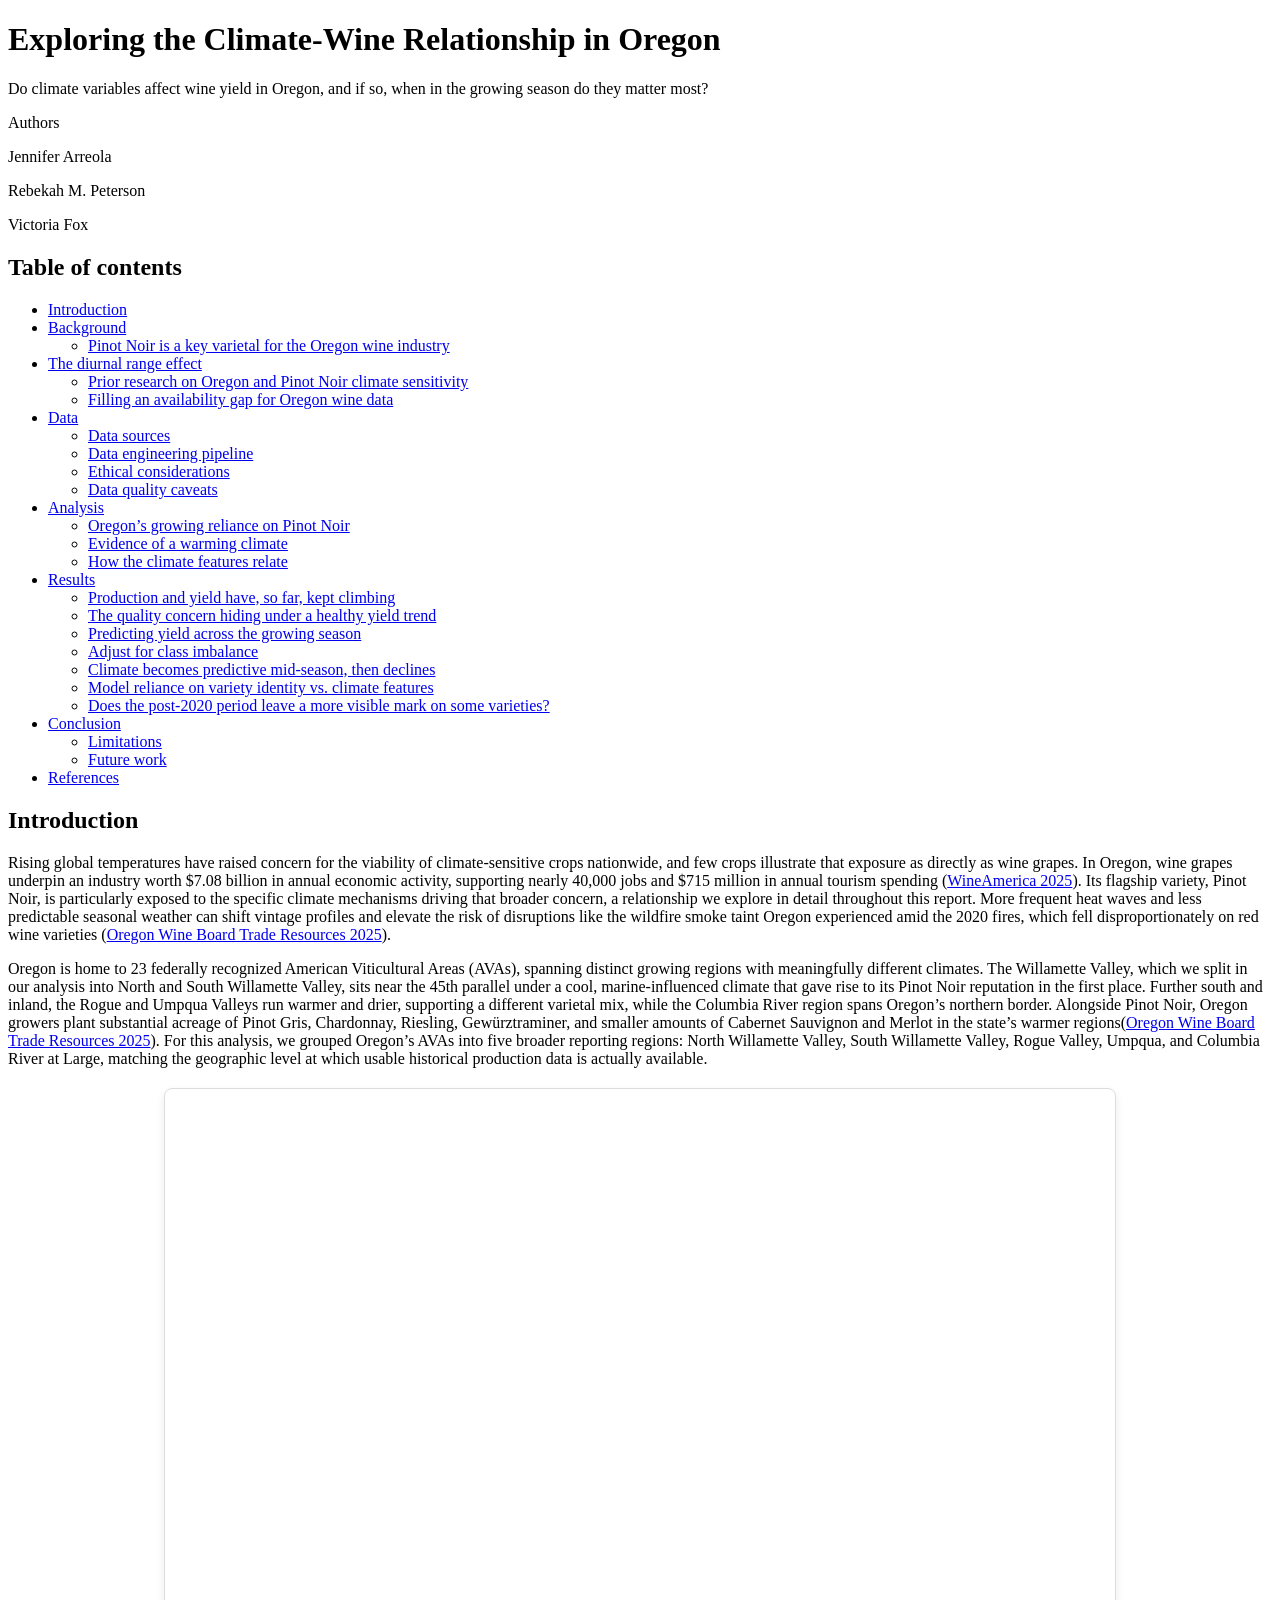
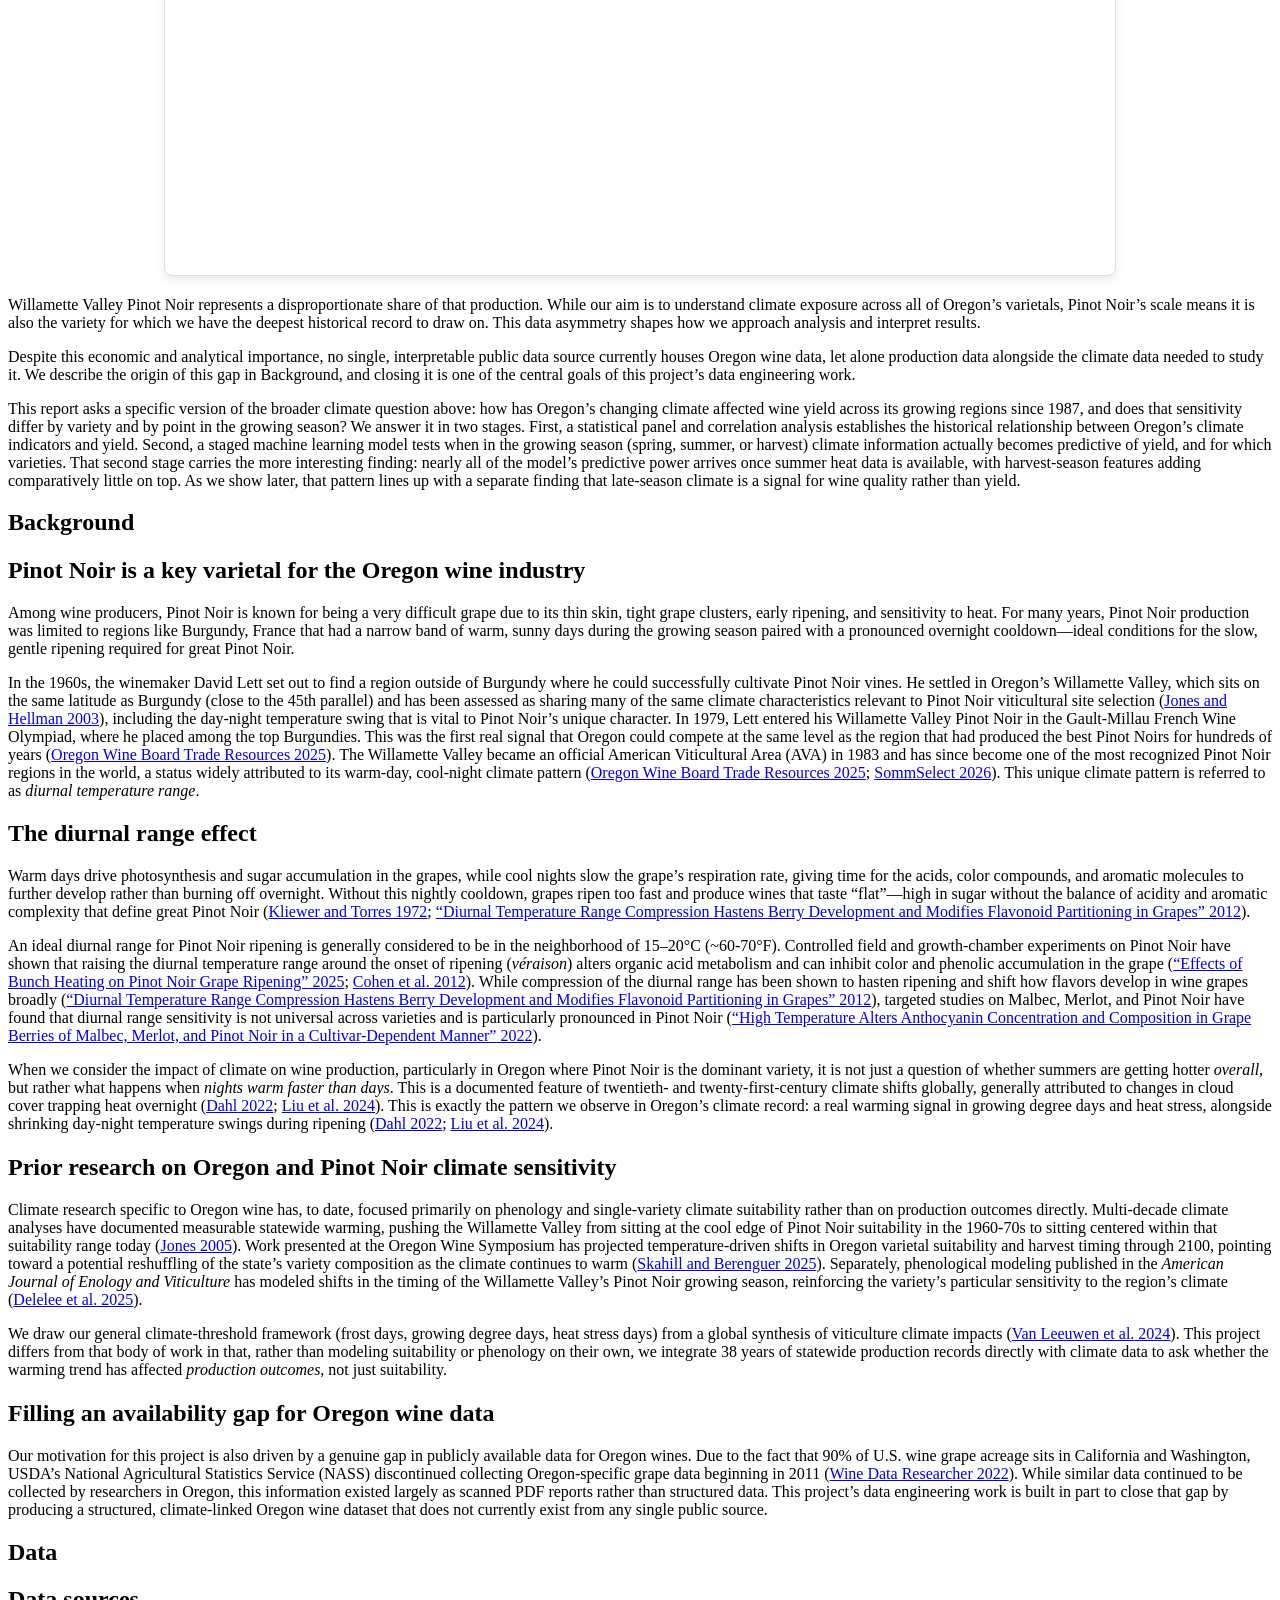
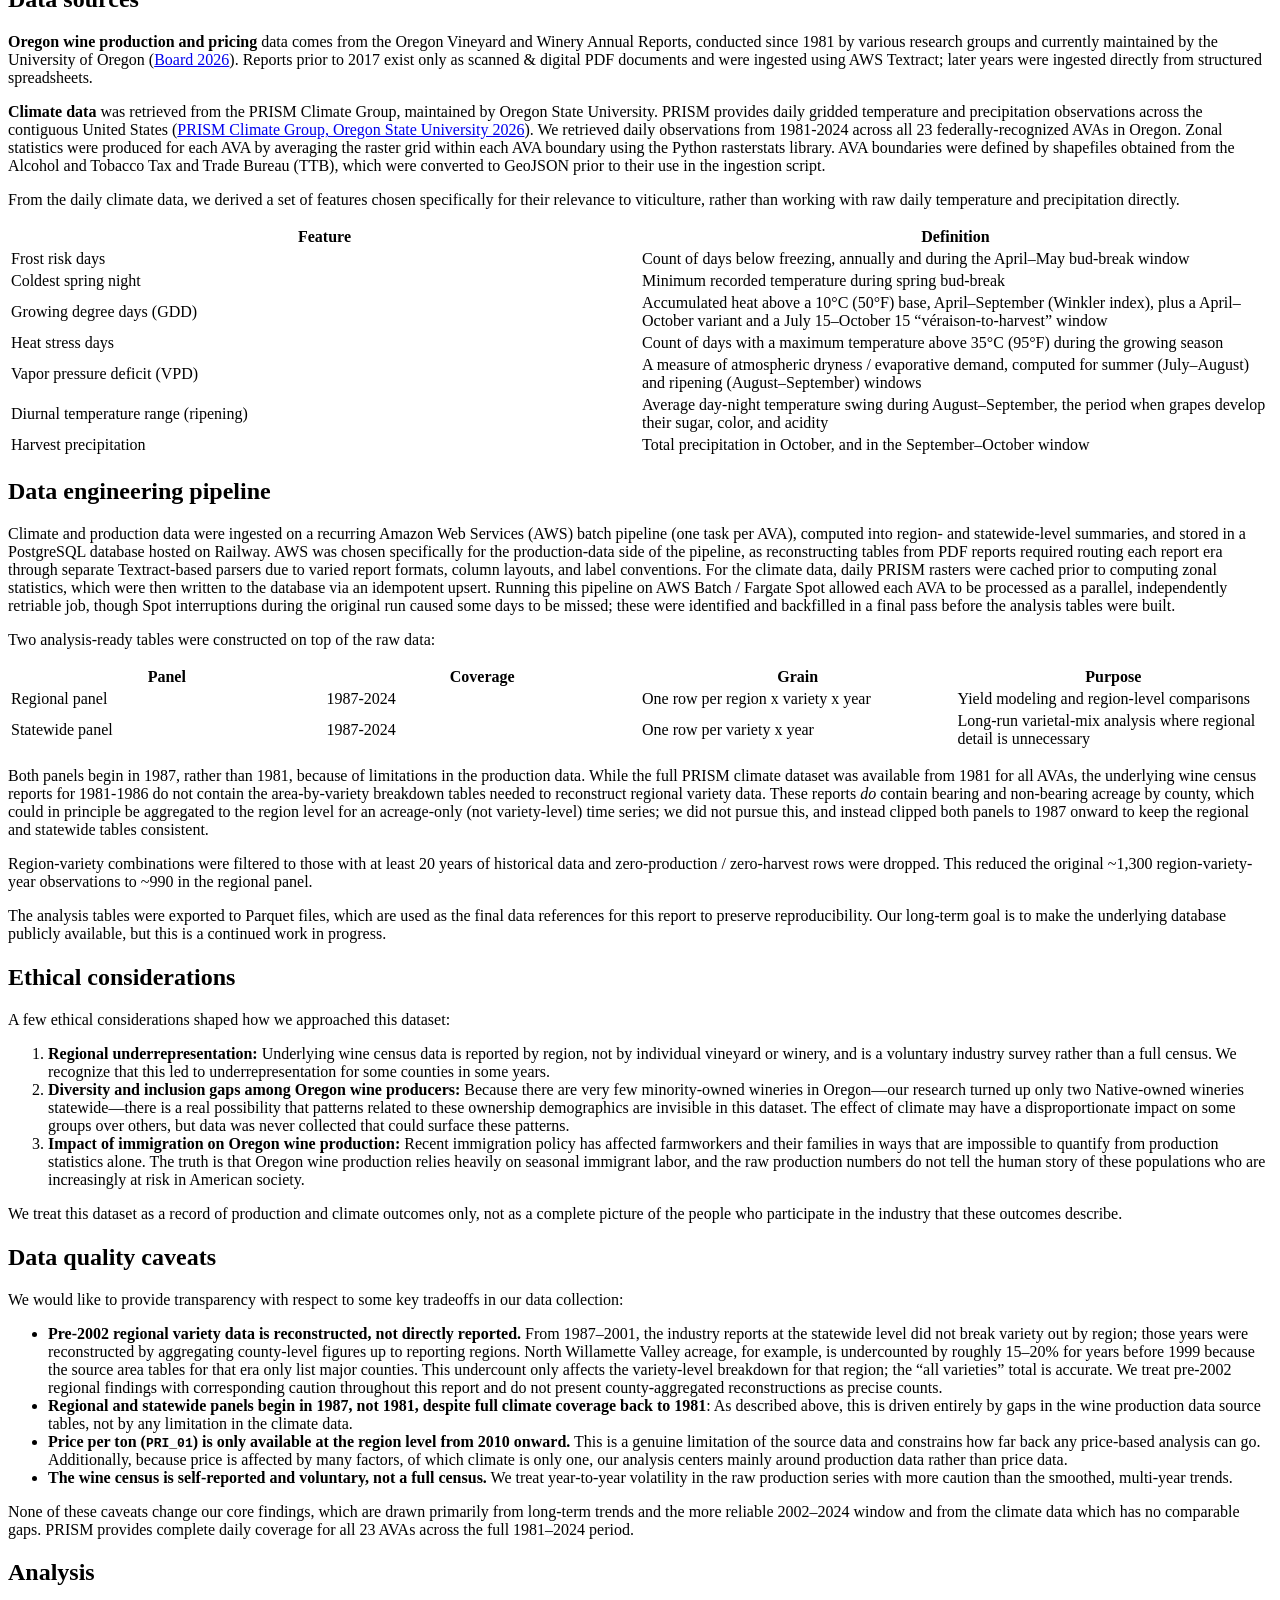
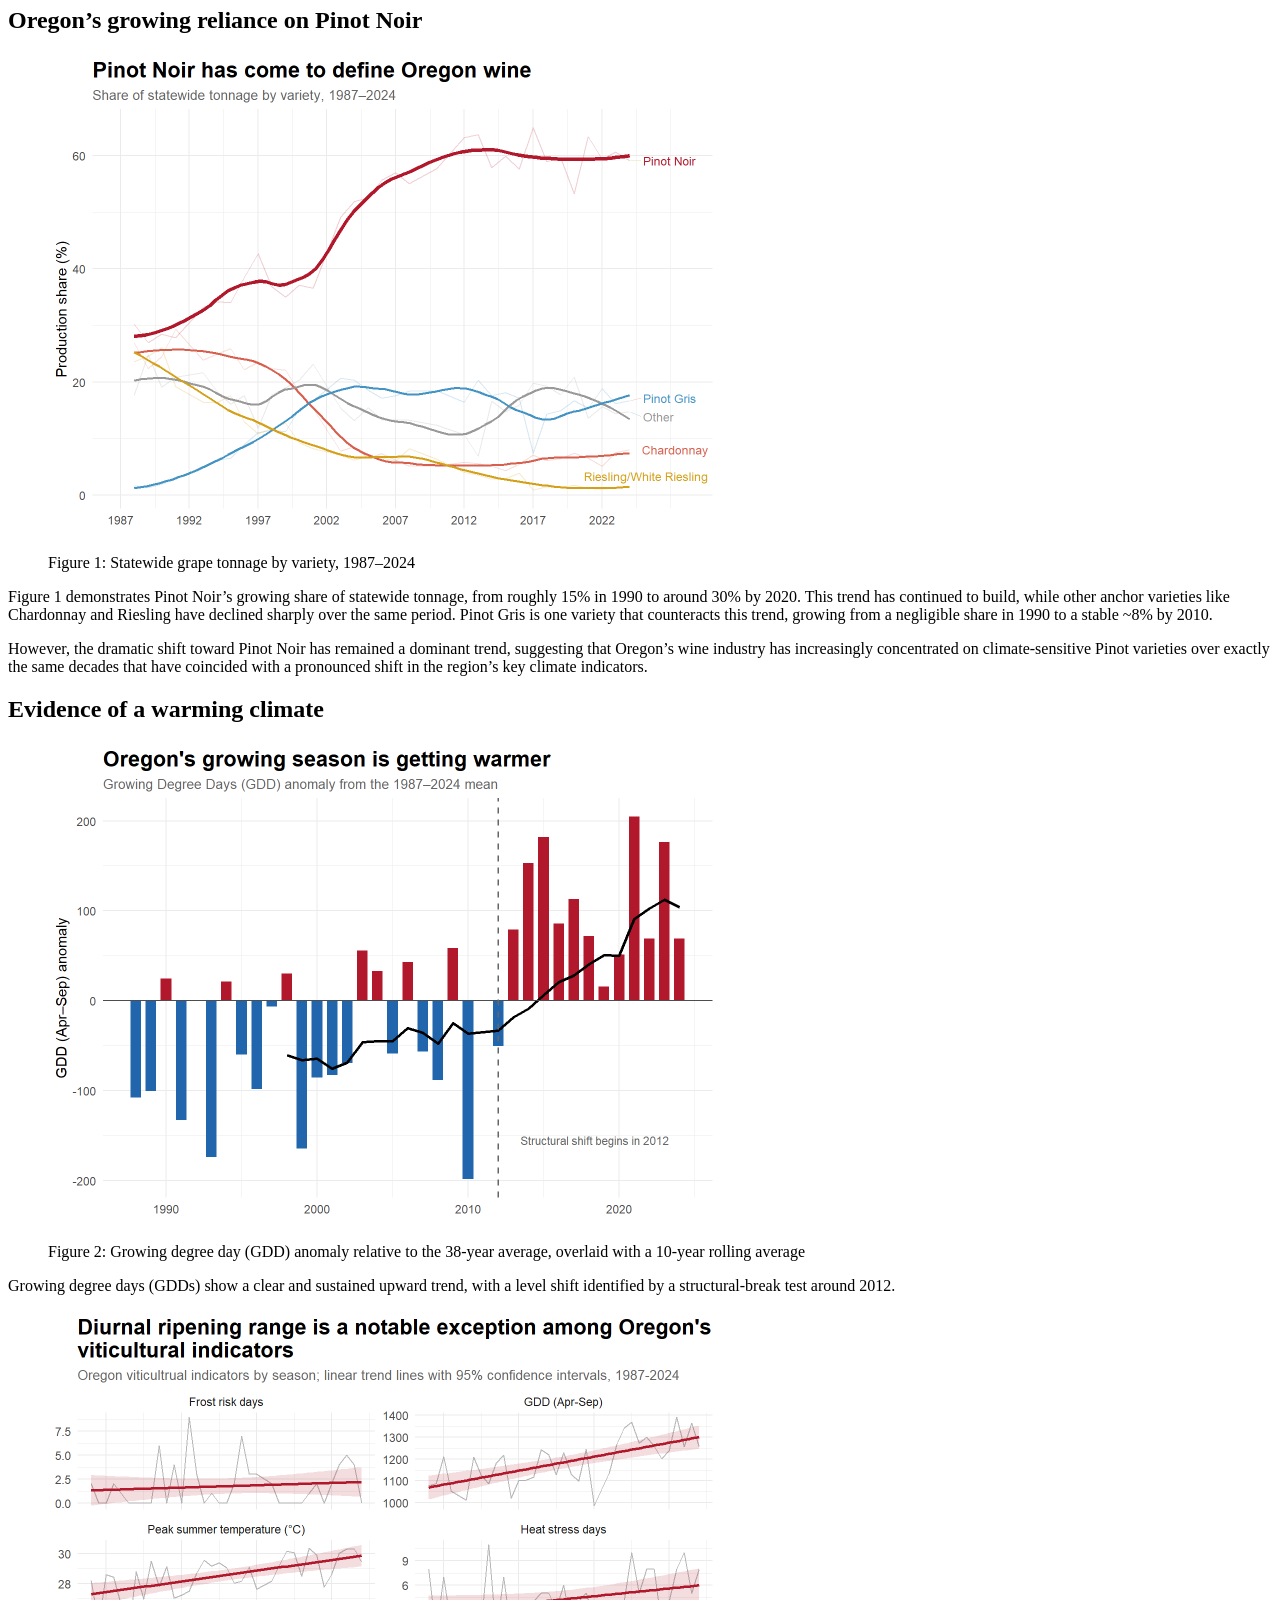
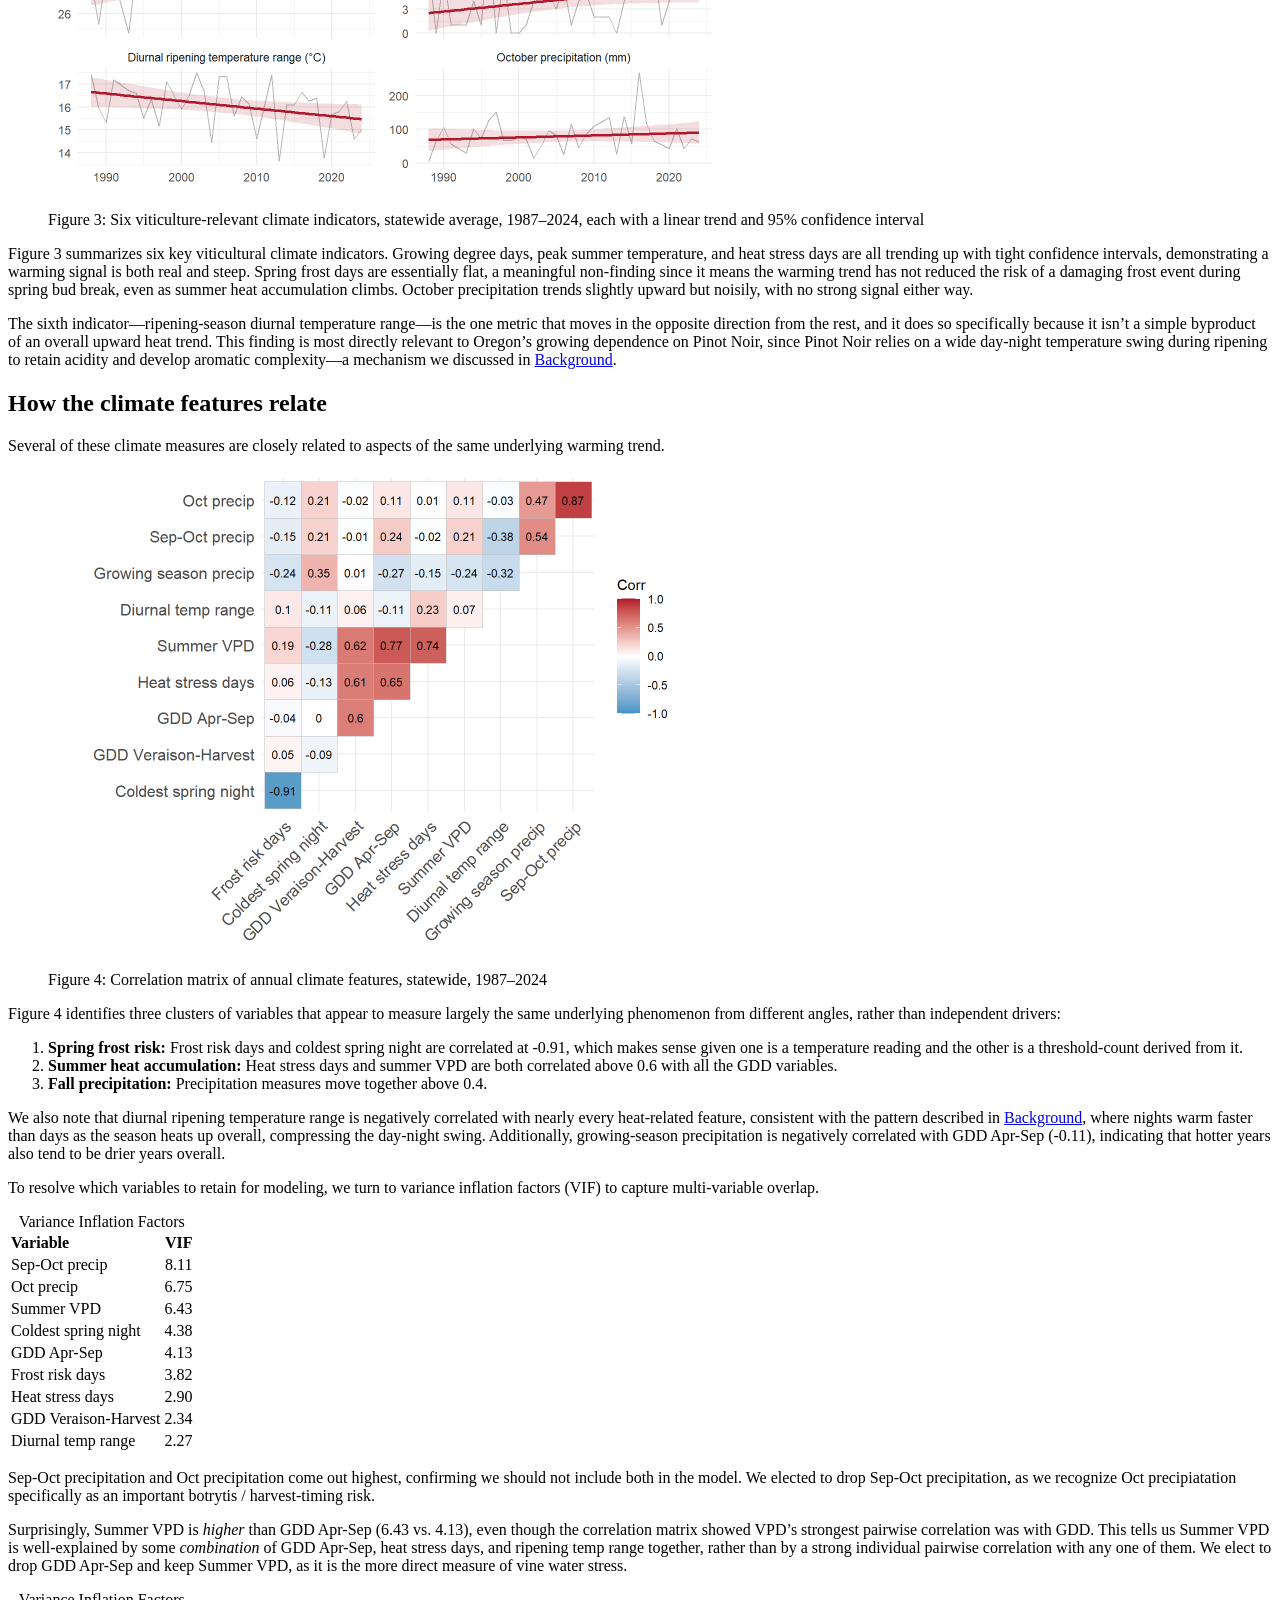
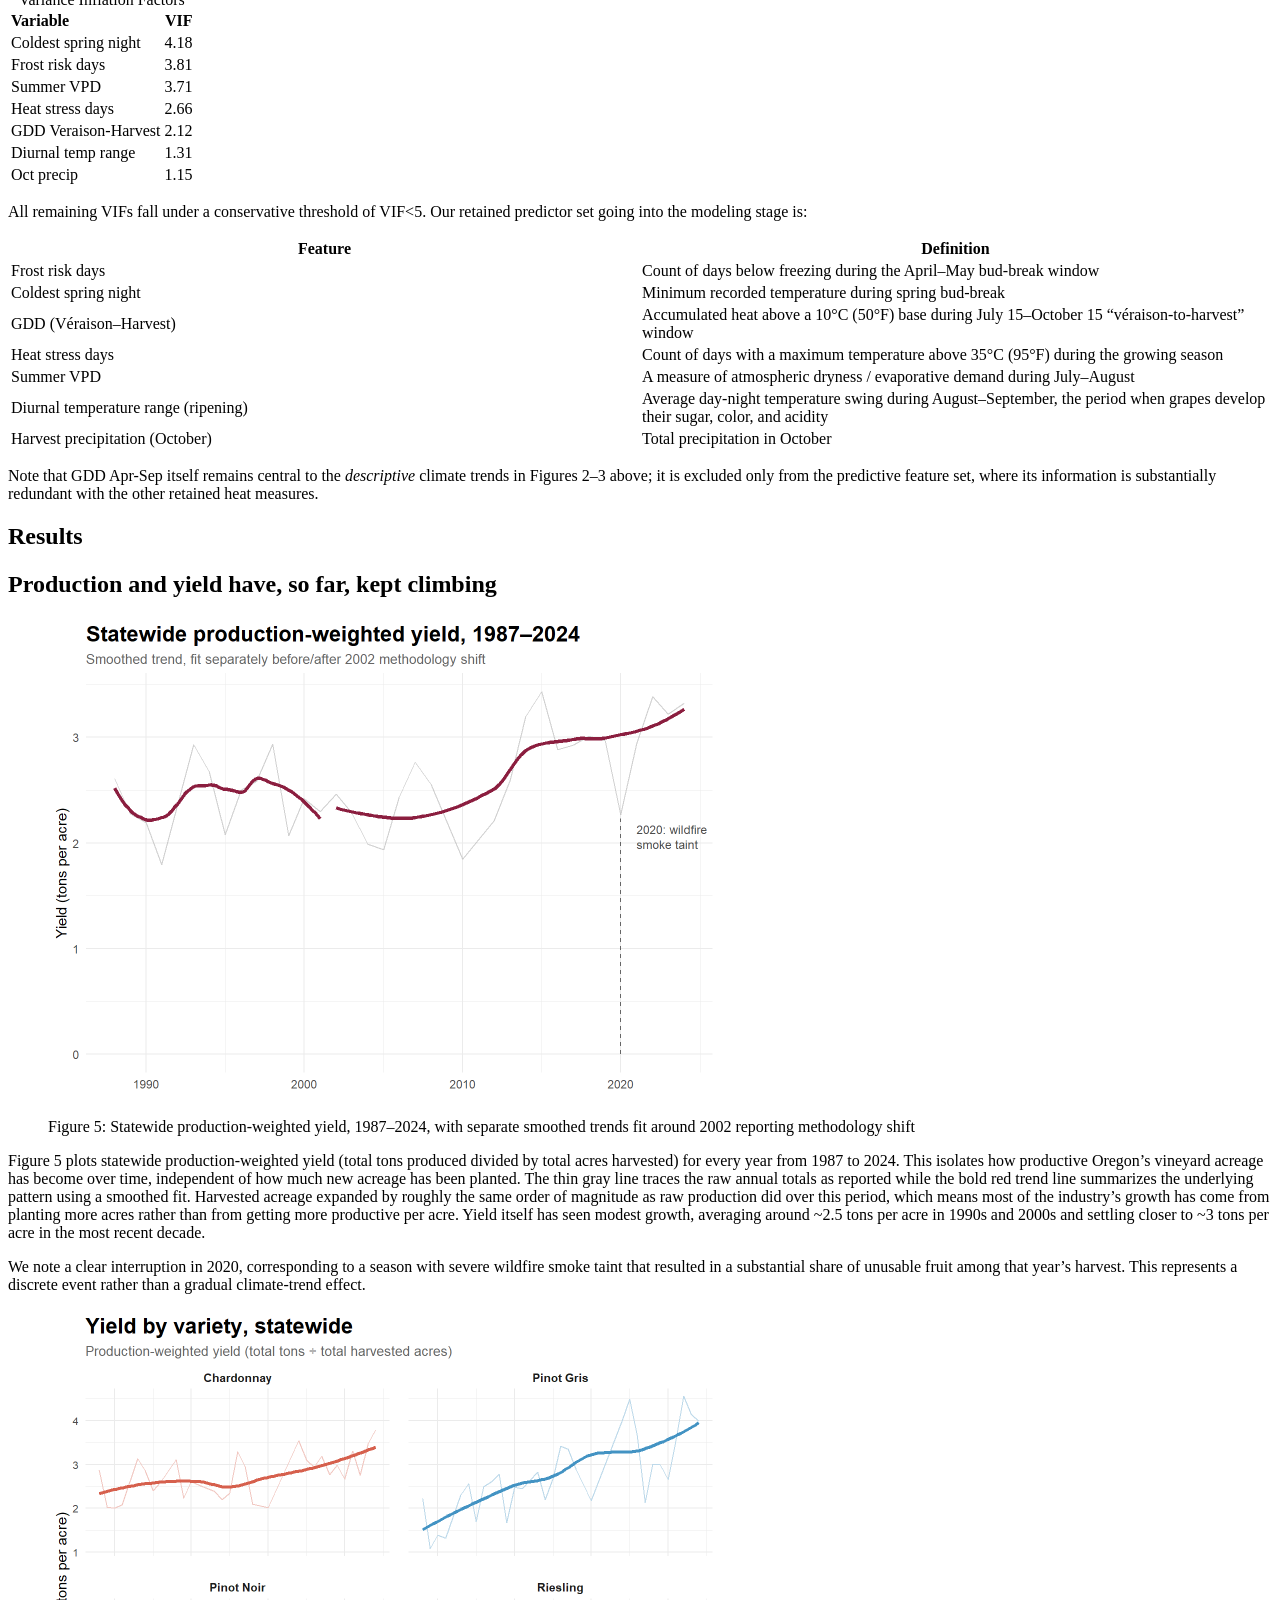
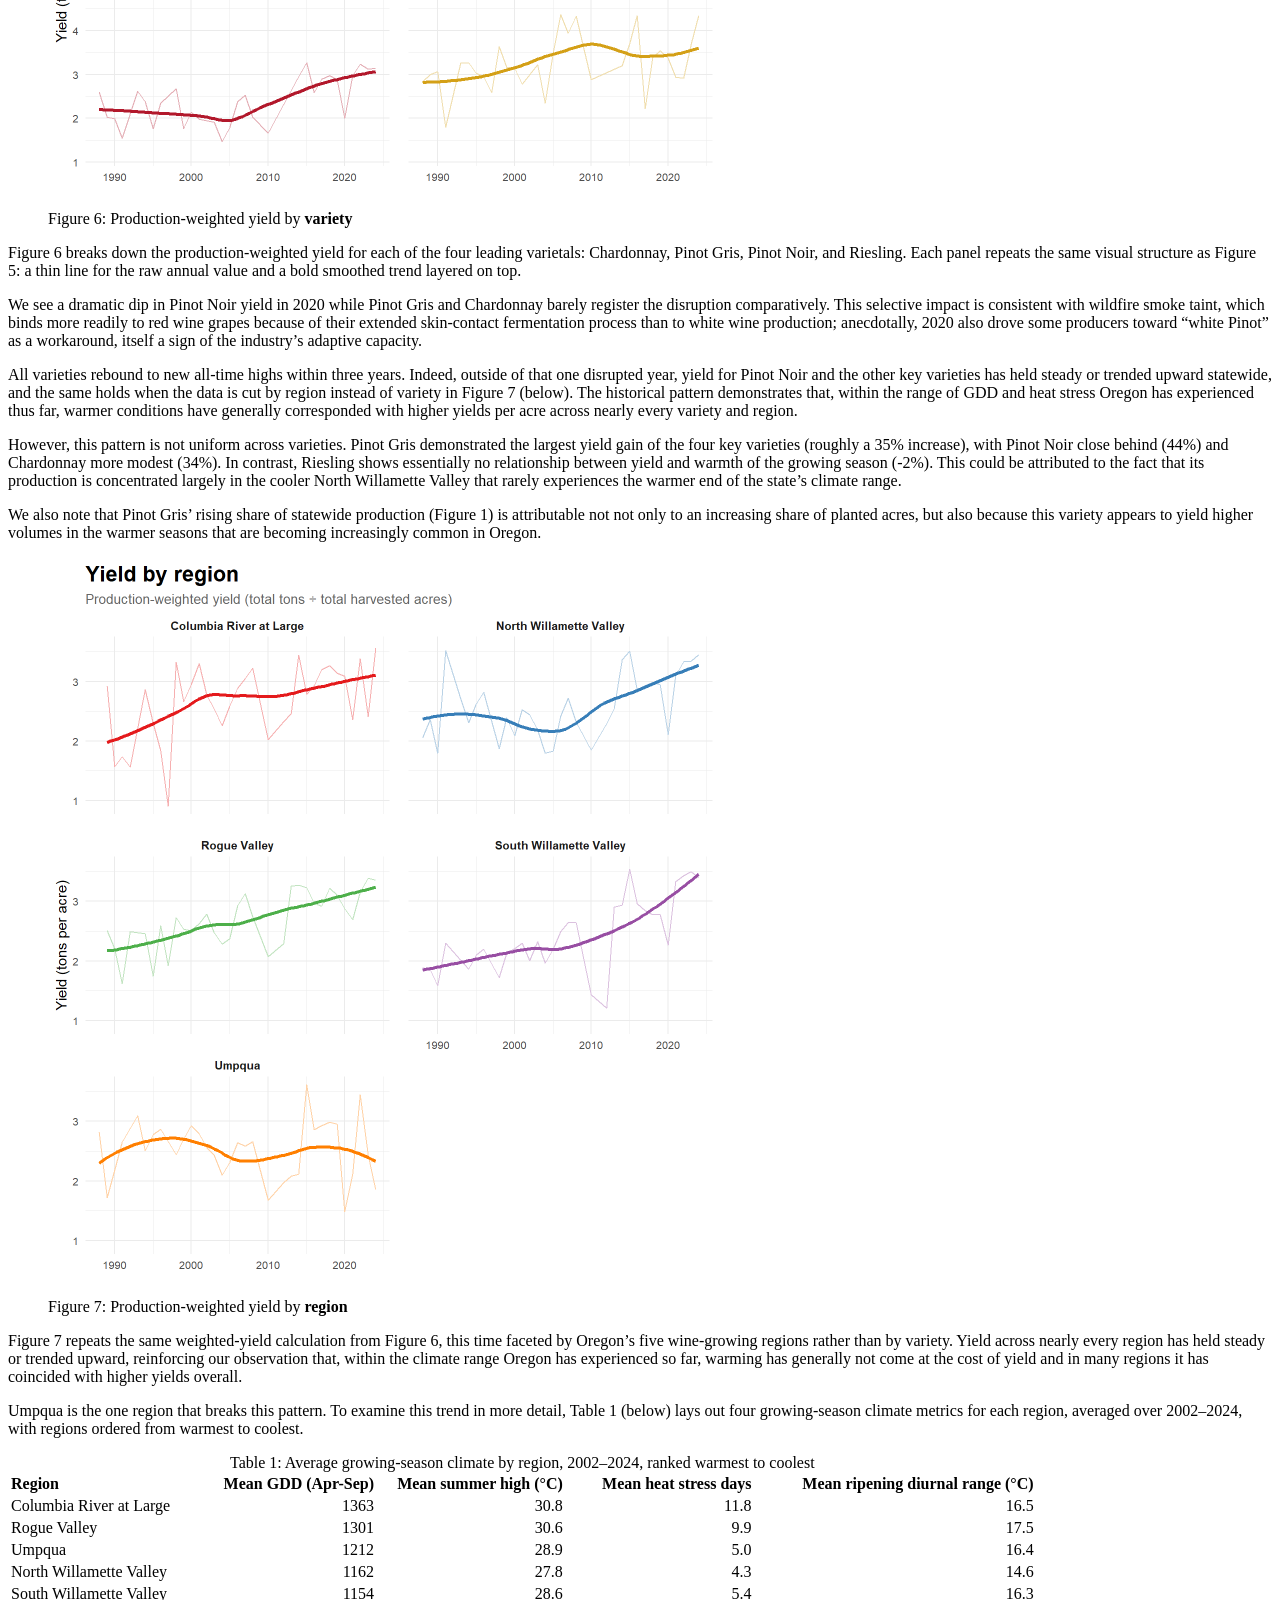
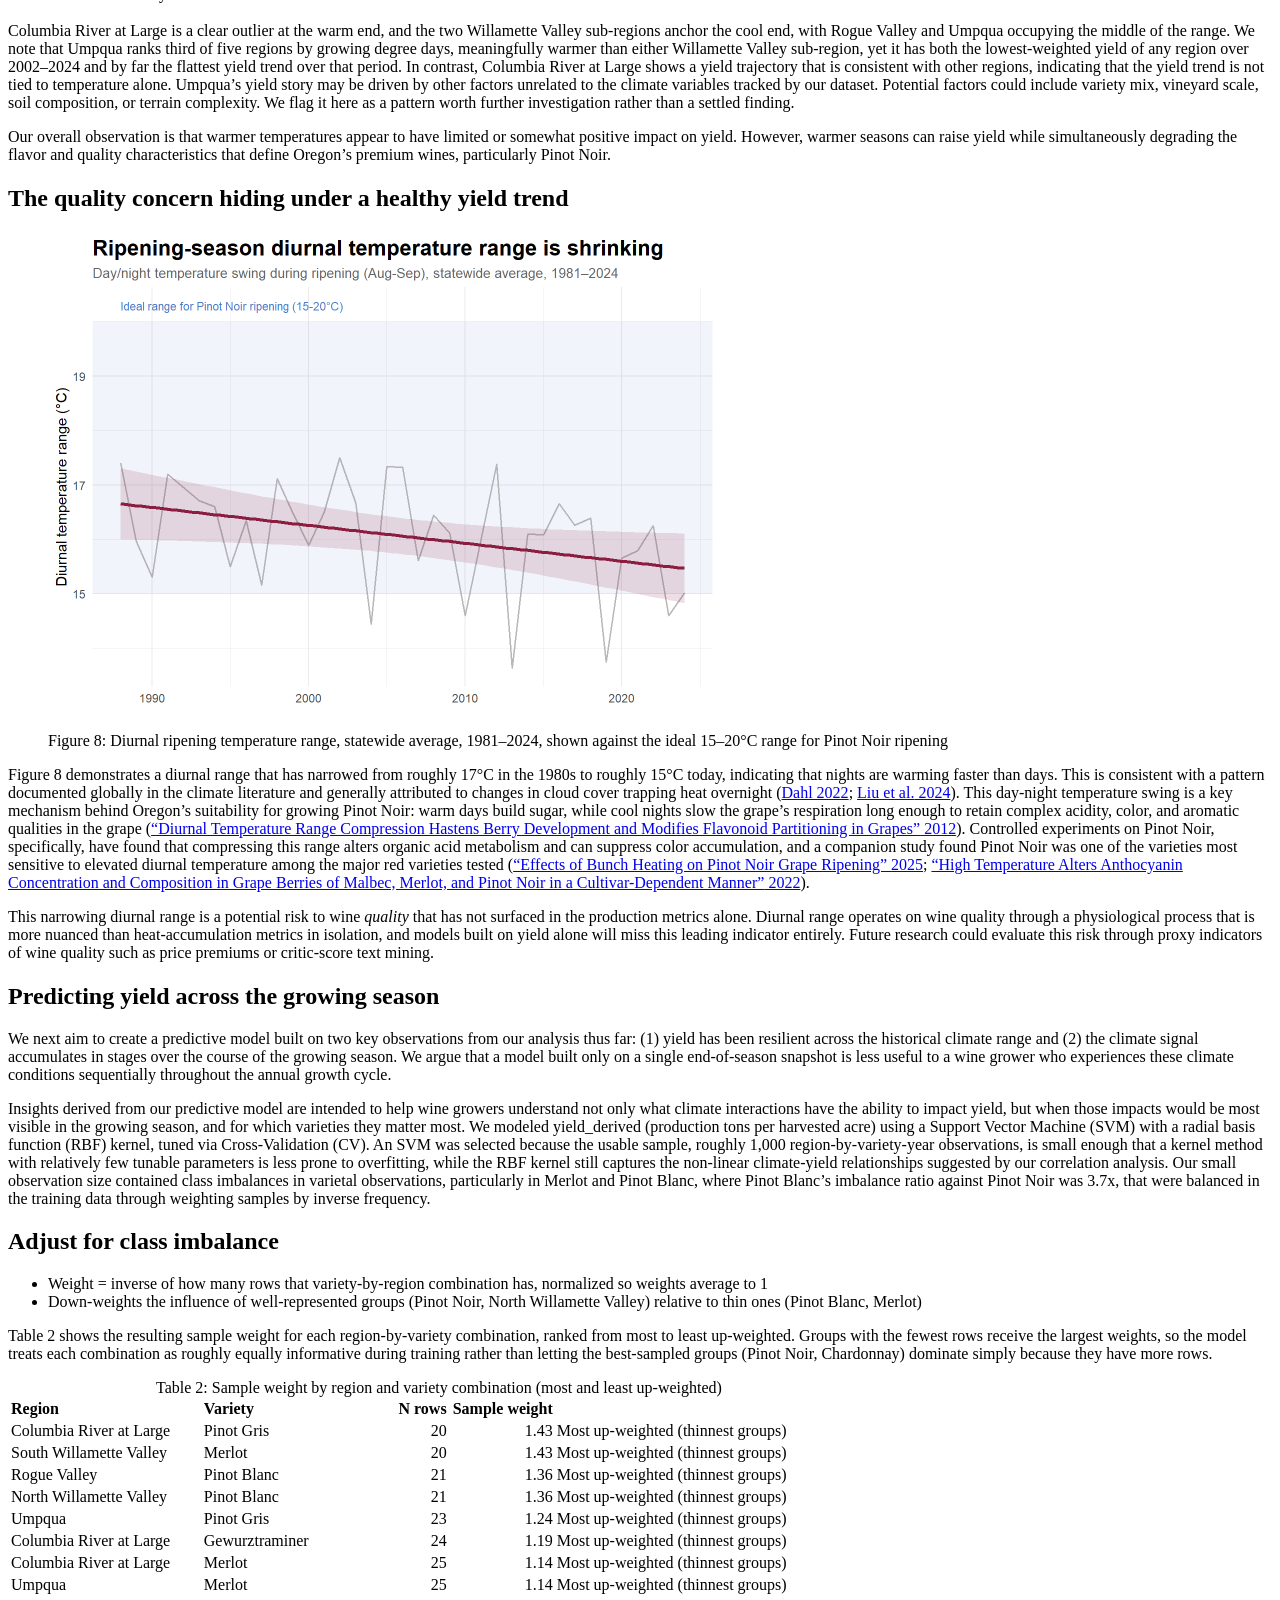
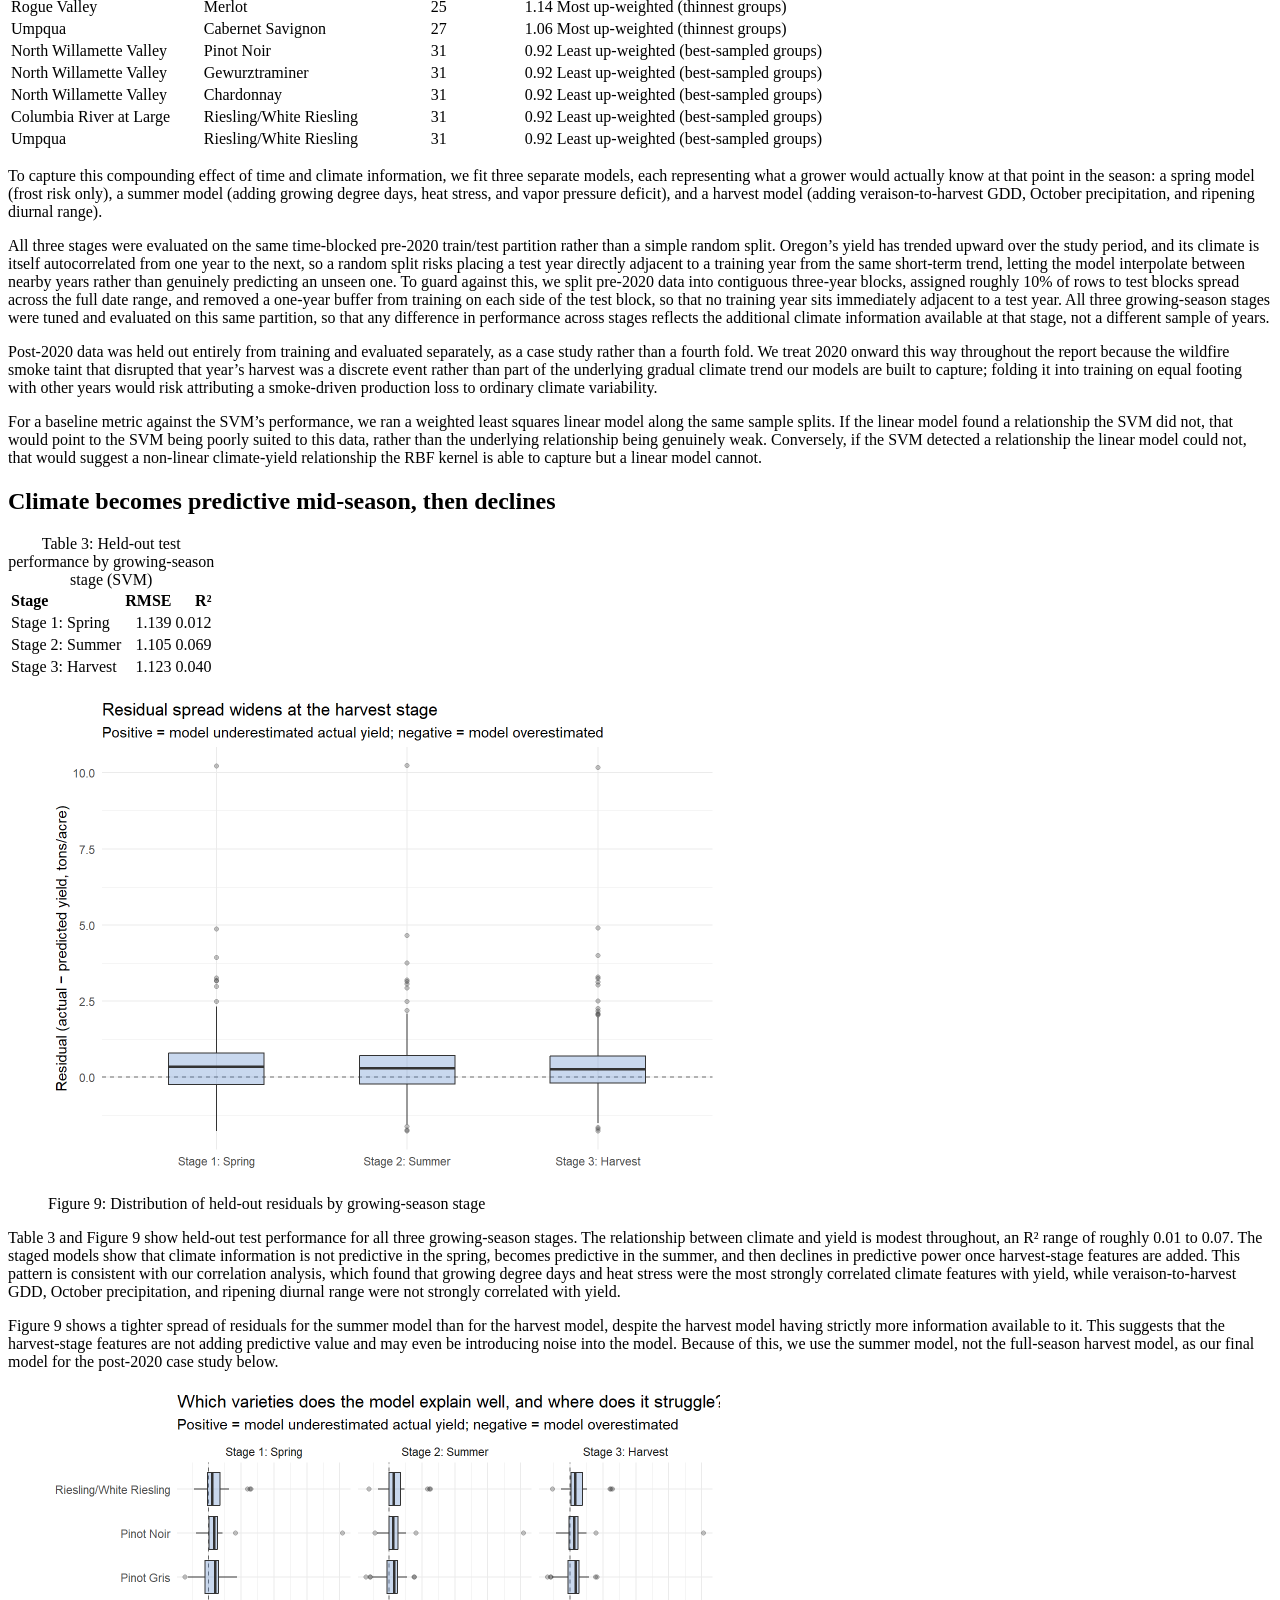
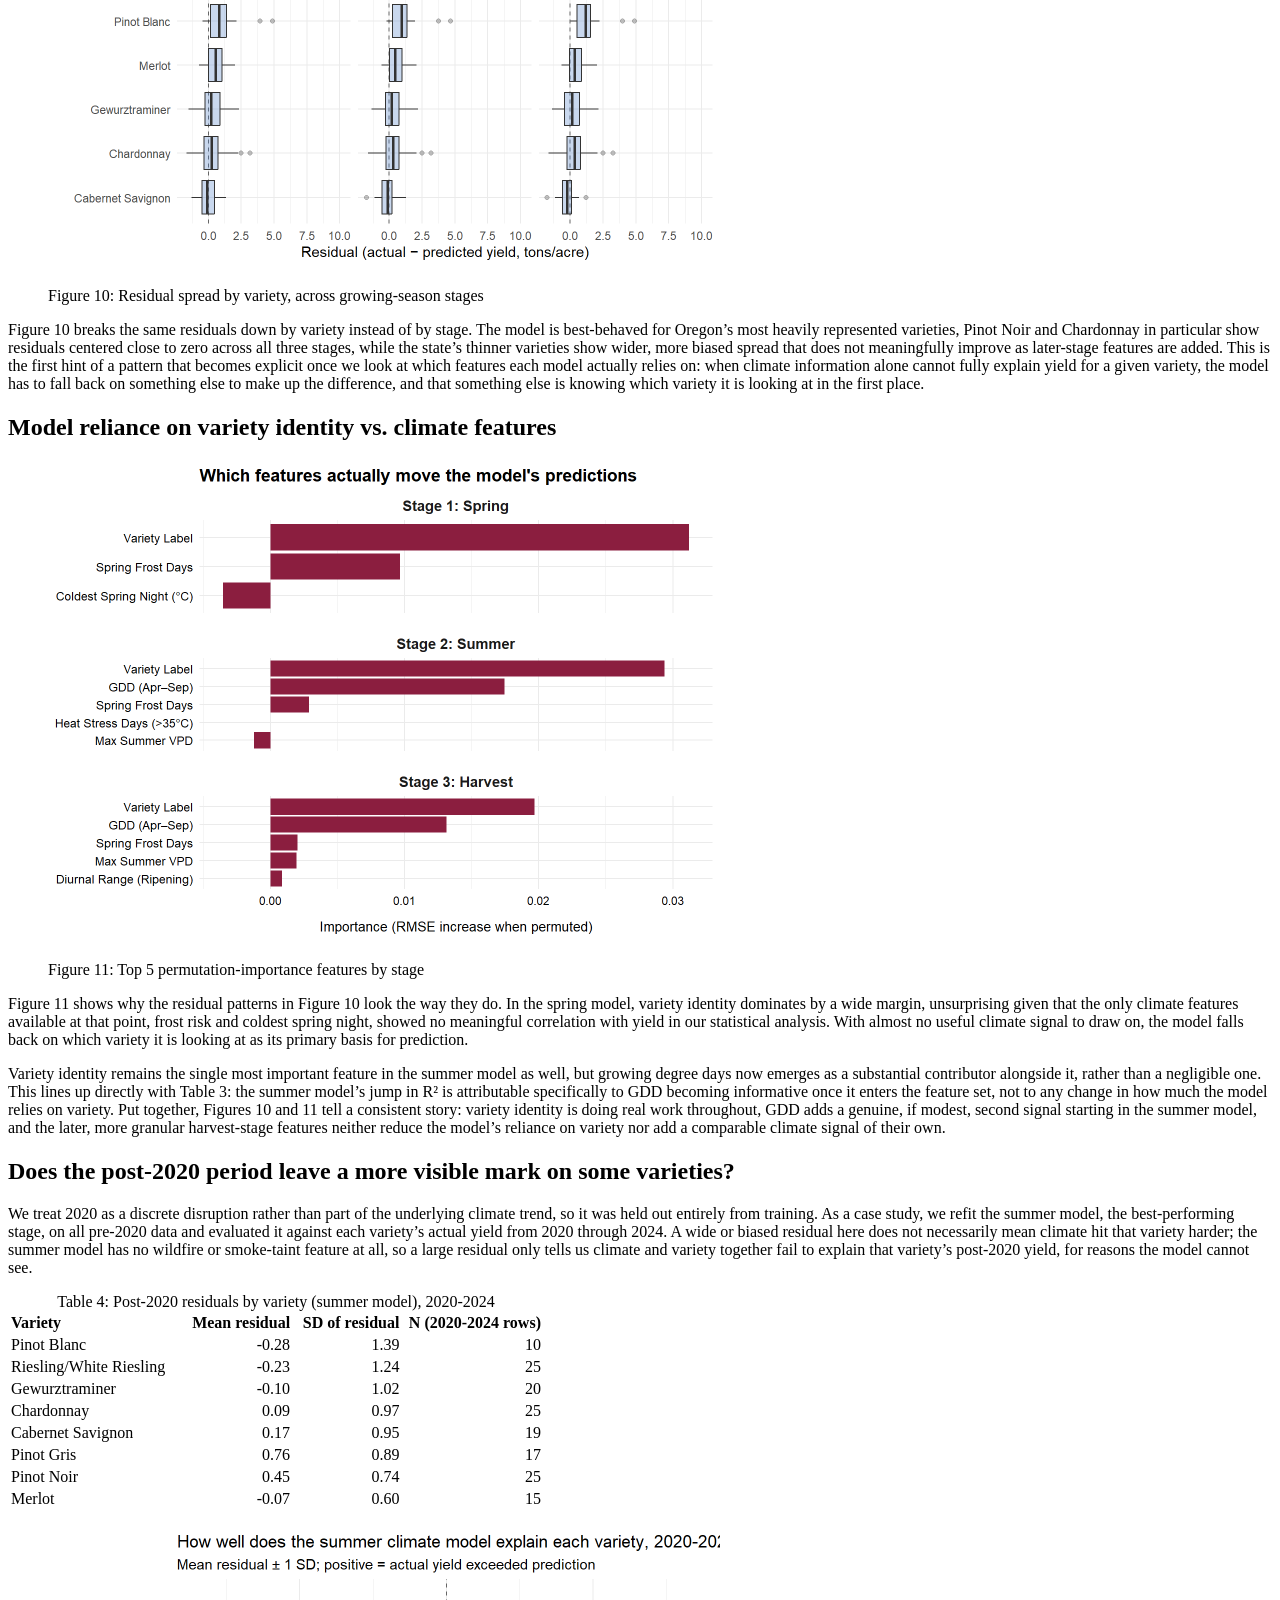
==== _output/index.html @ a4d49cd8 "chore(.gitignore): push rendered files Altered .gitignore for rendering purposes" ====
<!DOCTYPE html>
<html xmlns="http://www.w3.org/1999/xhtml" lang="en" xml:lang="en"><head>

<meta charset="utf-8">
<meta name="generator" content="quarto-1.9.38">

<meta name="viewport" content="width=device-width, initial-scale=1.0, user-scalable=yes">


<title>Exploring the Climate-Wine Relationship in Oregon</title>
<style>
/* Default styles provided by pandoc.
** See https://pandoc.org/MANUAL.html#variables-for-html for config info.
*/
code{white-space: pre-wrap;}
span.smallcaps{font-variant: small-caps;}
div.columns{display: flex; gap: min(4vw, 1.5em);}
div.column{flex: auto; overflow-x: auto;}
div.hanging-indent{margin-left: 1.5em; text-indent: -1.5em;}
ul.task-list{list-style: none;}
ul.task-list li input[type="checkbox"] {
  width: 0.8em;
  margin: 0 0.8em 0.2em -1em; /* quarto-specific, see https://github.com/quarto-dev/quarto-cli/issues/4556 */ 
  vertical-align: middle;
}
/* CSS for citations */
div.csl-bib-body { }
div.csl-entry {
  clear: both;
}
.hanging-indent div.csl-entry {
  margin-left:2em;
  text-indent:-2em;
}
div.csl-left-margin {
  min-width:2em;
  float:left;
}
div.csl-right-inline {
  margin-left:2em;
  padding-left:1em;
}
div.csl-indent {
  margin-left: 2em;
}</style>


<script src="site_libs/clipboard/clipboard.min.js"></script>
<script src="site_libs/quarto-html/quarto.js" type="module"></script>
<script src="site_libs/quarto-html/tabsets/tabsets.js" type="module"></script>
<script src="site_libs/quarto-html/popper.min.js"></script>
<script src="site_libs/quarto-html/tippy.umd.min.js"></script>
<script src="site_libs/quarto-html/anchor.min.js"></script>
<link href="site_libs/quarto-html/tippy.css" rel="stylesheet">
<link href="site_libs/quarto-html/quarto-syntax-highlighting-15634bcf2e68342d4ad2dfa704d543f6.css" rel="stylesheet" class="quarto-color-scheme" id="quarto-text-highlighting-styles">
<link href="site_libs/quarto-html/quarto-syntax-highlighting-dark-0a6b7249c26820e032cb0bd839ff02b1.css" rel="stylesheet" class="quarto-color-scheme quarto-color-alternate" id="quarto-text-highlighting-styles">
<link href="site_libs/quarto-html/quarto-syntax-highlighting-15634bcf2e68342d4ad2dfa704d543f6.css" rel="stylesheet" class="quarto-color-scheme-extra" id="quarto-text-highlighting-styles">
<script src="site_libs/bootstrap/bootstrap.min.js"></script>
<link href="site_libs/bootstrap/bootstrap-icons.css" rel="stylesheet">
<link href="site_libs/bootstrap/bootstrap-efbb37e9afcc02144ebbc7afd12a776f.min.css" rel="stylesheet" append-hash="true" class="quarto-color-scheme" id="quarto-bootstrap" data-mode="light">
<link href="site_libs/bootstrap/bootstrap-dark-7b2b20282c8da1075b52e56187ace71c.min.css" rel="stylesheet" append-hash="true" class="quarto-color-scheme quarto-color-alternate" id="quarto-bootstrap" data-mode="dark">
<link href="site_libs/bootstrap/bootstrap-efbb37e9afcc02144ebbc7afd12a776f.min.css" rel="stylesheet" append-hash="true" class="quarto-color-scheme-extra" id="quarto-bootstrap" data-mode="light">
<script src="site_libs/quarto-contrib/glightbox/glightbox.min.js"></script>
<link href="site_libs/quarto-contrib/glightbox/glightbox.min.css" rel="stylesheet">
<link href="site_libs/quarto-contrib/glightbox/lightbox.css" rel="stylesheet">


<meta name="citation_title" content="Exploring the Climate-Wine Relationship in Oregon">
<meta name="citation_author" content="Jennifer Arreola">
<meta name="citation_author" content="Rebekah M. Peterson">
<meta name="citation_author" content="Victoria Fox">
<meta name="citation_language" content="en">
<meta name="citation_reference" content="citation_title=Economic impact study 2025: Oregon wine industry;,citation_author=WineAmerica;,citation_publication_date=2025;,citation_cover_date=2025;,citation_year=2025;,citation_fulltext_html_url=https://wineamerica.org/economic-impact-study-2025/oregon-wine-industry-2025/;">
<meta name="citation_reference" content="citation_title=The 2022 US census of agriculture: Insights for wine organizations and associations;,citation_author=Wine Data Researcher;,citation_publication_date=2022;,citation_cover_date=2022;,citation_year=2022;,citation_fulltext_html_url=https://winedataresearcher.com/the-2022-us-census-of-agriculture-insights-for-wine-organizations-and-associations/;">
<meta name="citation_reference" content="citation_title=Oregon vineyard and winery census;,citation_author=Oregon Wine Board;,citation_publication_date=2026;,citation_cover_date=2026;,citation_year=2026;,citation_fulltext_html_url=https://industry.oregonwine.org/research/oregon-vineyard-and-winery-report/;">
<meta name="citation_reference" content="citation_title=PRISM climate group;,citation_author=PRISM Climate Group, Oregon State University;,citation_publication_date=2026;,citation_cover_date=2026;,citation_year=2026;,citation_fulltext_html_url=https://www.prism.oregonstate.edu/;">
<meta name="citation_reference" content="citation_title=Climate change in the western united states grape growing regions;,citation_author=Gregory V. Jones;,citation_publication_date=2005;,citation_cover_date=2005;,citation_year=2005;,citation_journal_title=Acta Horticulturae;">
<meta name="citation_reference" content="citation_title=Temperature-based climate projections of pinot noir suitability in the willamette valley AVA;,citation_author=B. Skahill;,citation_author=B. Berenguer;,citation_publication_date=2025;,citation_cover_date=2025;,citation_year=2025;,citation_publisher=Oregon Wine Symposium;">
<meta name="citation_reference" content="citation_title=Climate change projections indicate shifts in phenology for willamette valley pinot noir;,citation_author=L. M. Delelee;,citation_author=A. J. Woodill;,citation_author=P. A. Skinkis;,citation_publication_date=2025;,citation_cover_date=2025;,citation_year=2025;,citation_journal_title=American Journal of Enology and Viticulture;">
<meta name="citation_reference" content="citation_title=Climate change impacts and adaptations of wine production;,citation_author=C. Van Leeuwen;,citation_author=others;,citation_publication_date=2024;,citation_cover_date=2024;,citation_year=2024;,citation_journal_title=Nature Reviews Earth &amp;amp;amp; Environment;">
<meta name="citation_reference" content="citation_title=Effects of bunch heating on pinot noir grape ripening: Changes in berry anthocyanin and malic acid concentrations and their regulation;,citation_publication_date=2025;,citation_cover_date=2025;,citation_year=2025;,citation_fulltext_html_url=https://www.frontiersin.org/journals/plant-physiology/articles/10.3389/fphgy.2025.1701827/abstract;,citation_journal_title=Frontiers in Plant Physiology;">
<meta name="citation_reference" content="citation_title=Diurnal temperature range compression hastens berry development and modifies flavonoid partitioning in grapes;,citation_publication_date=2012;,citation_cover_date=2012;,citation_year=2012;,citation_fulltext_html_url=https://www.ajevonline.org/content/63/1/112;,citation_issue=1;,citation_volume=63;,citation_journal_title=American Journal of Enology and Viticulture;">
<meta name="citation_reference" content="citation_title=High temperature alters anthocyanin concentration and composition in grape berries of malbec, merlot, and pinot noir in a cultivar-dependent manner;,citation_publication_date=2022;,citation_cover_date=2022;,citation_year=2022;,citation_fulltext_html_url=https://pmc.ncbi.nlm.nih.gov/articles/PMC9003205/;,citation_journal_title=Frontiers/PMC;">
<meta name="citation_reference" content="citation_title=Low night temperature at veraison enhances the accumulation of anthocyanins in corvina grapes (vitis vinifera l.);,citation_publication_date=2018;,citation_cover_date=2018;,citation_year=2018;,citation_fulltext_html_url=https://www.nature.com/articles/s41598-018-26921-4;,citation_journal_title=Scientific Reports;">
<meta name="citation_reference" content="citation_title=Day temperature has a stronger effect than night temperature on anthocyanin and flavonol accumulation in ’merlot’ (vitis vinifera l.) grapes during ripening;,citation_publication_date=2020;,citation_cover_date=2020;,citation_year=2020;,citation_fulltext_html_url=https://www.ncbi.nlm.nih.gov/pmc/articles/PMC7396706/;,citation_journal_title=Frontiers in Plant Science / PMC;">
<meta name="citation_reference" content="citation_title=With climate change, nights are warming faster than days. why?;,citation_author=Kristina Dahl;,citation_publication_date=2022;,citation_cover_date=2022;,citation_year=2022;,citation_fulltext_html_url=https://blog.ucs.org/kristy-dahl/with-climate-change-nights-are-warming-faster-than-days-why/;,citation_publisher=Union of Concerned Scientists Blog;">
<meta name="citation_reference" content="citation_title=Increased asymmetric warming rates between daytime and nighttime temperatures over global land during recent decades;,citation_author=X. Liu;,citation_author=others;,citation_publication_date=2024;,citation_cover_date=2024;,citation_year=2024;,citation_fulltext_html_url=https://agupubs.onlinelibrary.wiley.com/doi/10.1029/2024GL112832;,citation_journal_title=Geophysical Research Letters;">
<meta name="citation_reference" content="citation_title=Site assessment;,citation_author=Gregory V. Jones;,citation_author=Edward Hellman;,citation_editor=Edward Hellman;,citation_publication_date=2003;,citation_cover_date=2003;,citation_year=2003;,citation_inbook_title=Oregon viticulture;">
<meta name="citation_reference" content="citation_title=Effect of controlled day and night temperatures on grape coloration;,citation_author=W. M. Kliewer;,citation_author=R. E. Torres;,citation_publication_date=1972;,citation_cover_date=1972;,citation_year=1972;,citation_fulltext_html_url=https://www.ajevonline.org/content/23/2/71;,citation_issue=2;,citation_volume=23;,citation_journal_title=American Journal of Enology and Viticulture;">
<meta name="citation_reference" content="citation_title=Impact of diurnal temperature variation on grape berry development, proanthocyanidin accumulation, and the expression of flavonoid pathway genes;,citation_author=Sarah D. Cohen;,citation_author=Julie M. Tarara;,citation_author=Gregory A. Gambetta;,citation_author=Mark A. Matthews;,citation_author=James A. Kennedy;,citation_publication_date=2012;,citation_cover_date=2012;,citation_year=2012;,citation_issue=7;,citation_doi=10.1093/jxb/err449;,citation_volume=63;,citation_journal_title=Journal of Experimental Botany;">
<meta name="citation_reference" content="citation_title=Willamette valley;,citation_author=Oregon Wine Board Trade Resources;,citation_publication_date=2025;,citation_cover_date=2025;,citation_year=2025;,citation_fulltext_html_url=https://trade.oregonwine.org/resources/willamette-valley/;">
<meta name="citation_reference" content="citation_title=What makes pinot noir burgundian or ’orgundian’;,citation_author=Stacy Briscoe;,citation_publication_date=2025;,citation_cover_date=2025;,citation_year=2025;,citation_fulltext_html_url=https://napavalleywineacademy.com/examining-the-environmental-influences-of-two-prominent-pinot-noir-regions/;,citation_publisher=Napa Valley Wine Academy;">
<meta name="citation_reference" content="citation_title=Tasting terroir: The climate effect;,citation_author=King Estate Winery;,citation_publication_date=2025;,citation_cover_date=2025;,citation_year=2025;,citation_fulltext_html_url=https://kingestate.com/tasting-terroir-the-climate-effect/;">
<meta name="citation_reference" content="citation_title=Willamette valley wine guide – pinot noir &amp;amp;amp; top AVAs;,citation_author=SommSelect;,citation_publication_date=2026;,citation_cover_date=2026;,citation_year=2026;,citation_fulltext_html_url=https://sommselect.com/blogs/tasting-notes/willamette-valley-wine-guide-history-regions-and-top-wines;">
</head>

<body class="quarto-light"><script id="quarto-html-before-body" type="application/javascript">
    const toggleBodyColorMode = (bsSheetEl) => {
      const mode = bsSheetEl.getAttribute("data-mode");
      const bodyEl = window.document.querySelector("body");
      if (mode === "dark") {
        bodyEl.classList.add("quarto-dark");
        bodyEl.classList.remove("quarto-light");
      } else {
        bodyEl.classList.add("quarto-light");
        bodyEl.classList.remove("quarto-dark");
      }
    }
    const toggleBodyColorPrimary = () => {
      const bsSheetEl = window.document.querySelector("link#quarto-bootstrap:not([rel=disabled-stylesheet])");
      if (bsSheetEl) {
        toggleBodyColorMode(bsSheetEl);
      }
    }
    const setColorSchemeToggle = (alternate) => {
      const toggles = window.document.querySelectorAll('.quarto-color-scheme-toggle');
      for (let i=0; i < toggles.length; i++) {
        const toggle = toggles[i];
        if (toggle) {
          if (alternate) {
            toggle.classList.add("alternate");
          } else {
            toggle.classList.remove("alternate");
          }
        }
      }
    };
    const toggleColorMode = (alternate) => {
      // Switch the stylesheets
      const primaryStylesheets = window.document.querySelectorAll('link.quarto-color-scheme:not(.quarto-color-alternate)');
      const alternateStylesheets = window.document.querySelectorAll('link.quarto-color-scheme.quarto-color-alternate');
      manageTransitions('#quarto-margin-sidebar .nav-link', false);
      if (alternate) {
        // note: dark is layered on light, we don't disable primary!
        enableStylesheet(alternateStylesheets);
        for (const sheetNode of alternateStylesheets) {
          if (sheetNode.id === "quarto-bootstrap") {
            toggleBodyColorMode(sheetNode);
          }
        }
      } else {
        disableStylesheet(alternateStylesheets);
        enableStylesheet(primaryStylesheets)
        toggleBodyColorPrimary();
      }
      manageTransitions('#quarto-margin-sidebar .nav-link', true);
      // Switch the toggles
      setColorSchemeToggle(alternate)
      // Hack to workaround the fact that safari doesn't
      // properly recolor the scrollbar when toggling (#1455)
      if (navigator.userAgent.indexOf('Safari') > 0 && navigator.userAgent.indexOf('Chrome') == -1) {
        manageTransitions("body", false);
        window.scrollTo(0, 1);
        setTimeout(() => {
          window.scrollTo(0, 0);
          manageTransitions("body", true);
        }, 40);
      }
    }
    const disableStylesheet = (stylesheets) => {
      for (let i=0; i < stylesheets.length; i++) {
        const stylesheet = stylesheets[i];
        stylesheet.rel = 'disabled-stylesheet';
      }
    }
    const enableStylesheet = (stylesheets) => {
      for (let i=0; i < stylesheets.length; i++) {
        const stylesheet = stylesheets[i];
        if(stylesheet.rel !== 'stylesheet') { // for Chrome, which will still FOUC without this check
          stylesheet.rel = 'stylesheet';
        }
      }
    }
    const manageTransitions = (selector, allowTransitions) => {
      const els = window.document.querySelectorAll(selector);
      for (let i=0; i < els.length; i++) {
        const el = els[i];
        if (allowTransitions) {
          el.classList.remove('notransition');
        } else {
          el.classList.add('notransition');
        }
      }
    }
    const isFileUrl = () => {
      return window.location.protocol === 'file:';
    }
    const hasAlternateSentinel = () => {
      let styleSentinel = getColorSchemeSentinel();
      if (styleSentinel !== null) {
        return styleSentinel === "alternate";
      } else {
        return false;
      }
    }
    const setStyleSentinel = (alternate) => {
      const value = alternate ? "alternate" : "default";
      if (!isFileUrl()) {
        window.localStorage.setItem("quarto-color-scheme", value);
      } else {
        localAlternateSentinel = value;
      }
    }
    const getColorSchemeSentinel = () => {
      if (!isFileUrl()) {
        const storageValue = window.localStorage.getItem("quarto-color-scheme");
        return storageValue != null ? storageValue : localAlternateSentinel;
      } else {
        return localAlternateSentinel;
      }
    }
    const toggleGiscusIfUsed = (isAlternate, darkModeDefault) => {
      const baseTheme = document.querySelector('#giscus-base-theme')?.value ?? 'light';
      const alternateTheme = document.querySelector('#giscus-alt-theme')?.value ?? 'dark';
      let newTheme = '';
      if(authorPrefersDark) {
        newTheme = isAlternate ? baseTheme : alternateTheme;
      } else {
        newTheme = isAlternate ? alternateTheme : baseTheme;
      }
      const changeGiscusTheme = () => {
        // From: https://github.com/giscus/giscus/issues/336
        const sendMessage = (message) => {
          const iframe = document.querySelector('iframe.giscus-frame');
          if (!iframe) return;
          iframe.contentWindow.postMessage({ giscus: message }, 'https://giscus.app');
        }
        sendMessage({
          setConfig: {
            theme: newTheme
          }
        });
      }
      const isGiscussLoaded = window.document.querySelector('iframe.giscus-frame') !== null;
      if (isGiscussLoaded) {
        changeGiscusTheme();
      }
    };
    const authorPrefersDark = false;
    const darkModeDefault = authorPrefersDark;
      document.querySelector('link#quarto-text-highlighting-styles.quarto-color-scheme-extra').rel = 'disabled-stylesheet';
      document.querySelector('link#quarto-bootstrap.quarto-color-scheme-extra').rel = 'disabled-stylesheet';
    let localAlternateSentinel = darkModeDefault ? 'alternate' : 'default';
    // Dark / light mode switch
    window.quartoToggleColorScheme = () => {
      // Read the current dark / light value
      let toAlternate = !hasAlternateSentinel();
      toggleColorMode(toAlternate);
      setStyleSentinel(toAlternate);
      toggleGiscusIfUsed(toAlternate, darkModeDefault);
      window.dispatchEvent(new Event('resize'));
    };
    // Switch to dark mode if need be
    if (hasAlternateSentinel()) {
      toggleColorMode(true);
    } else {
      toggleColorMode(false);
    }
  </script>

<header id="title-block-header" class="quarto-title-block default toc-left page-columns page-full">
  <div class="quarto-title-banner page-columns page-full">
    <div class="quarto-title column-body">
      <h1 class="title">Exploring the Climate-Wine Relationship in Oregon</h1>
            <p class="subtitle lead">Do climate variables affect wine yield in Oregon, and if so, when in the growing season do they matter most?</p>
          </div>

    
    <div class="quarto-title-meta-container">
      <div class="quarto-title-meta-column-start">
        
        <div class="quarto-title-meta">

                <div>
            <div class="quarto-title-meta-heading">Authors</div>
            <div class="quarto-title-meta-contents">
                        <p>Jennifer Arreola </p>
                        <p>Rebekah M. Peterson </p>
                        <p>Victoria Fox </p>
                      </div>
          </div>
                
          
                
              </div>
      </div>
      <div class="quarto-title-meta-column-end quarto-other-formats-target">
      </div>
    </div>



    <div class="quarto-other-links-text-target">
    </div>  </div>
</header><div id="quarto-content" class="page-columns page-rows-contents page-layout-article toc-left">
<div id="quarto-sidebar-toc-left" class="sidebar toc-left">
  <nav id="TOC" role="doc-toc" class="toc-active">
    <h2 id="toc-title">Table of contents</h2>
   
  <ul>
  <li><a href="#introduction" id="toc-introduction" class="nav-link active" data-scroll-target="#introduction">Introduction</a></li>
  <li><a href="#background" id="toc-background" class="nav-link" data-scroll-target="#background">Background</a>
  <ul class="collapse">
  <li><a href="#pinot-noir-is-a-key-varietal-for-the-oregon-wine-industry" id="toc-pinot-noir-is-a-key-varietal-for-the-oregon-wine-industry" class="nav-link" data-scroll-target="#pinot-noir-is-a-key-varietal-for-the-oregon-wine-industry">Pinot Noir is a key varietal for the Oregon wine industry</a></li>
  </ul></li>
  <li><a href="#the-diurnal-range-effect" id="toc-the-diurnal-range-effect" class="nav-link" data-scroll-target="#the-diurnal-range-effect">The diurnal range effect</a>
  <ul class="collapse">
  <li><a href="#prior-research-on-oregon-and-pinot-noir-climate-sensitivity" id="toc-prior-research-on-oregon-and-pinot-noir-climate-sensitivity" class="nav-link" data-scroll-target="#prior-research-on-oregon-and-pinot-noir-climate-sensitivity">Prior research on Oregon and Pinot Noir climate sensitivity</a></li>
  <li><a href="#filling-an-availability-gap-for-oregon-wine-data" id="toc-filling-an-availability-gap-for-oregon-wine-data" class="nav-link" data-scroll-target="#filling-an-availability-gap-for-oregon-wine-data">Filling an availability gap for Oregon wine data</a></li>
  </ul></li>
  <li><a href="#data" id="toc-data" class="nav-link" data-scroll-target="#data">Data</a>
  <ul class="collapse">
  <li><a href="#data-sources" id="toc-data-sources" class="nav-link" data-scroll-target="#data-sources">Data sources</a></li>
  <li><a href="#data-engineering-pipeline" id="toc-data-engineering-pipeline" class="nav-link" data-scroll-target="#data-engineering-pipeline">Data engineering pipeline</a></li>
  <li><a href="#ethical-considerations" id="toc-ethical-considerations" class="nav-link" data-scroll-target="#ethical-considerations">Ethical considerations</a></li>
  <li><a href="#data-quality-caveats" id="toc-data-quality-caveats" class="nav-link" data-scroll-target="#data-quality-caveats">Data quality caveats</a></li>
  </ul></li>
  <li><a href="#analysis" id="toc-analysis" class="nav-link" data-scroll-target="#analysis">Analysis</a>
  <ul class="collapse">
  <li><a href="#oregons-growing-reliance-on-pinot-noir" id="toc-oregons-growing-reliance-on-pinot-noir" class="nav-link" data-scroll-target="#oregons-growing-reliance-on-pinot-noir">Oregon’s growing reliance on Pinot Noir</a></li>
  <li><a href="#evidence-of-a-warming-climate" id="toc-evidence-of-a-warming-climate" class="nav-link" data-scroll-target="#evidence-of-a-warming-climate">Evidence of a warming climate</a></li>
  <li><a href="#how-the-climate-features-relate" id="toc-how-the-climate-features-relate" class="nav-link" data-scroll-target="#how-the-climate-features-relate">How the climate features relate</a></li>
  </ul></li>
  <li><a href="#results" id="toc-results" class="nav-link" data-scroll-target="#results">Results</a>
  <ul class="collapse">
  <li><a href="#production-and-yield-have-so-far-kept-climbing" id="toc-production-and-yield-have-so-far-kept-climbing" class="nav-link" data-scroll-target="#production-and-yield-have-so-far-kept-climbing">Production and yield have, so far, kept climbing</a></li>
  <li><a href="#the-quality-concern-hiding-under-a-healthy-yield-trend" id="toc-the-quality-concern-hiding-under-a-healthy-yield-trend" class="nav-link" data-scroll-target="#the-quality-concern-hiding-under-a-healthy-yield-trend">The quality concern hiding under a healthy yield trend</a></li>
  <li><a href="#predicting-yield-across-the-growing-season" id="toc-predicting-yield-across-the-growing-season" class="nav-link" data-scroll-target="#predicting-yield-across-the-growing-season">Predicting yield across the growing season</a></li>
  <li><a href="#adjust-for-class-imbalance" id="toc-adjust-for-class-imbalance" class="nav-link" data-scroll-target="#adjust-for-class-imbalance">Adjust for class imbalance</a></li>
  <li><a href="#climate-becomes-predictive-mid-season-then-declines" id="toc-climate-becomes-predictive-mid-season-then-declines" class="nav-link" data-scroll-target="#climate-becomes-predictive-mid-season-then-declines">Climate becomes predictive mid-season, then declines</a></li>
  <li><a href="#model-reliance-on-variety-identity-vs.-climate-features" id="toc-model-reliance-on-variety-identity-vs.-climate-features" class="nav-link" data-scroll-target="#model-reliance-on-variety-identity-vs.-climate-features">Model reliance on variety identity vs.&nbsp;climate features</a></li>
  <li><a href="#does-the-post-2020-period-leave-a-more-visible-mark-on-some-varieties" id="toc-does-the-post-2020-period-leave-a-more-visible-mark-on-some-varieties" class="nav-link" data-scroll-target="#does-the-post-2020-period-leave-a-more-visible-mark-on-some-varieties">Does the post-2020 period leave a more visible mark on some varieties?</a></li>
  </ul></li>
  <li><a href="#conclusion" id="toc-conclusion" class="nav-link" data-scroll-target="#conclusion">Conclusion</a>
  <ul class="collapse">
  <li><a href="#limitations" id="toc-limitations" class="nav-link" data-scroll-target="#limitations">Limitations</a></li>
  <li><a href="#future-work" id="toc-future-work" class="nav-link" data-scroll-target="#future-work">Future work</a></li>
  </ul></li>
  <li><a href="#references" id="toc-references" class="nav-link" data-scroll-target="#references">References</a></li>
  </ul>
</nav>
</div>
<div id="quarto-margin-sidebar" class="sidebar margin-sidebar zindex-bottom">
</div>
<main class="content quarto-banner-title-block" id="quarto-document-content">




  


<section id="introduction" class="level1">
<h1>Introduction</h1>
<p>Rising global temperatures have raised concern for the viability of climate-sensitive crops nationwide, and few crops illustrate that exposure as directly as wine grapes. In Oregon, wine grapes underpin an industry worth $7.08 billion in annual economic activity, supporting nearly 40,000 jobs and $715 million in annual tourism spending <span class="citation" data-cites="wineamerica2025">(<a href="#ref-wineamerica2025" role="doc-biblioref">WineAmerica 2025</a>)</span>. Its flagship variety, Pinot Noir, is particularly exposed to the specific climate mechanisms driving that broader concern, a relationship we explore in detail throughout this report. More frequent heat waves and less predictable seasonal weather can shift vintage profiles and elevate the risk of disruptions like the wildfire smoke taint Oregon experienced amid the 2020 fires, which fell disproportionately on red wine varieties <span class="citation" data-cites="oregonwine2025willamette">(<a href="#ref-oregonwine2025willamette" role="doc-biblioref">Oregon Wine Board Trade Resources 2025</a>)</span>.</p>
<p>Oregon is home to 23 federally recognized American Viticultural Areas (AVAs), spanning distinct growing regions with meaningfully different climates. The Willamette Valley, which we split in our analysis into North and South Willamette Valley, sits near the 45th parallel under a cool, marine-influenced climate that gave rise to its Pinot Noir reputation in the first place. Further south and inland, the Rogue and Umpqua Valleys run warmer and drier, supporting a different varietal mix, while the Columbia River region spans Oregon’s northern border. Alongside Pinot Noir, Oregon growers plant substantial acreage of Pinot Gris, Chardonnay, Riesling, Gewürztraminer, and smaller amounts of Cabernet Sauvignon and Merlot in the state’s warmer regions<span class="citation" data-cites="oregonwine2025willamette">(<a href="#ref-oregonwine2025willamette" role="doc-biblioref">Oregon Wine Board Trade Resources 2025</a>)</span>. For this analysis, we grouped Oregon’s AVAs into five broader reporting regions: North Willamette Valley, South Willamette Valley, Rogue Valley, Umpqua, and Columbia River at Large, matching the geographic level at which usable historical production data is actually available.</p>
<div style="width: 100%; max-width: 950px; margin: 20px auto; border: 1px solid #ddd; border-radius: 8px; box-shadow: 0 4px 10px rgba(0,0,0,0.08); overflow: hidden;">
<p><iframe src="https://019fc4eb-ccc6-ac48-3271-c2190ba05ae5.share.connect.posit.cloud/" width="100%" height="750px" style="border: none;"> </iframe></p>
</div>
<p>Willamette Valley Pinot Noir represents a disproportionate share of that production. While our aim is to understand climate exposure across all of Oregon’s varietals, Pinot Noir’s scale means it is also the variety for which we have the deepest historical record to draw on. This data asymmetry shapes how we approach analysis and interpret results.</p>
<p>Despite this economic and analytical importance, no single, interpretable public data source currently houses Oregon wine data, let alone production data alongside the climate data needed to study it. We describe the origin of this gap in Background, and closing it is one of the central goals of this project’s data engineering work.</p>
<p>This report asks a specific version of the broader climate question above: how has Oregon’s changing climate affected wine yield across its growing regions since 1987, and does that sensitivity differ by variety and by point in the growing season? We answer it in two stages. First, a statistical panel and correlation analysis establishes the historical relationship between Oregon’s climate indicators and yield. Second, a staged machine learning model tests when in the growing season (spring, summer, or harvest) climate information actually becomes predictive of yield, and for which varieties. That second stage carries the more interesting finding: nearly all of the model’s predictive power arrives once summer heat data is available, with harvest-season features adding comparatively little on top. As we show later, that pattern lines up with a separate finding that late-season climate is a signal for wine quality rather than yield.</p>
</section>
<section id="background" class="level1">
<h1>Background</h1>
<section id="pinot-noir-is-a-key-varietal-for-the-oregon-wine-industry" class="level2">
<h2 class="anchored" data-anchor-id="pinot-noir-is-a-key-varietal-for-the-oregon-wine-industry">Pinot Noir is a key varietal for the Oregon wine industry</h2>
<p>Among wine producers, Pinot Noir is known for being a very difficult grape due to its thin skin, tight grape clusters, early ripening, and sensitivity to heat. For many years, Pinot Noir production was limited to regions like Burgundy, France that had a narrow band of warm, sunny days during the growing season paired with a pronounced overnight cooldown—ideal conditions for the slow, gentle ripening required for great Pinot Noir.</p>
<p>In the 1960s, the winemaker David Lett set out to find a region outside of Burgundy where he could successfully cultivate Pinot Noir vines. He settled in Oregon’s Willamette Valley, which sits on the same latitude as Burgundy (close to the 45th parallel) and has been assessed as sharing many of the same climate characteristics relevant to Pinot Noir viticultural site selection <span class="citation" data-cites="jonesHellman2003">(<a href="#ref-jonesHellman2003" role="doc-biblioref">Jones and Hellman 2003</a>)</span>, including the day-night temperature swing that is vital to Pinot Noir’s unique character. In 1979, Lett entered his Willamette Valley Pinot Noir in the Gault-Millau French Wine Olympiad, where he placed among the top Burgundies. This was the first real signal that Oregon could compete at the same level as the region that had produced the best Pinot Noirs for hundreds of years <span class="citation" data-cites="oregonwine2025willamette">(<a href="#ref-oregonwine2025willamette" role="doc-biblioref">Oregon Wine Board Trade Resources 2025</a>)</span>. The Willamette Valley became an official American Viticultural Area (AVA) in 1983 and has since become one of the most recognized Pinot Noir regions in the world, a status widely attributed to its warm-day, cool-night climate pattern <span class="citation" data-cites="oregonwine2025willamette sommselect2026">(<a href="#ref-oregonwine2025willamette" role="doc-biblioref">Oregon Wine Board Trade Resources 2025</a>; <a href="#ref-sommselect2026" role="doc-biblioref">SommSelect 2026</a>)</span>. This unique climate pattern is referred to as <em>diurnal temperature range</em>.</p>
</section>
</section>
<section id="the-diurnal-range-effect" class="level1">
<h1>The diurnal range effect</h1>
<p>Warm days drive photosynthesis and sugar accumulation in the grapes, while cool nights slow the grape’s respiration rate, giving time for the acids, color compounds, and aromatic molecules to further develop rather than burning off overnight. Without this nightly cooldown, grapes ripen too fast and produce wines that taste “flat”—high in sugar without the balance of acidity and aromatic complexity that define great Pinot Noir <span class="citation" data-cites="kliewer1972 ajev2012dtr">(<a href="#ref-kliewer1972" role="doc-biblioref">Kliewer and Torres 1972</a>; <a href="#ref-ajev2012dtr" role="doc-biblioref"><span>“Diurnal Temperature Range Compression Hastens Berry Development and Modifies Flavonoid Partitioning in Grapes”</span> 2012</a>)</span>.</p>
<p>An ideal diurnal range for Pinot Noir ripening is generally considered to be in the neighborhood of 15–20°C (~60-70°F). Controlled field and growth-chamber experiments on Pinot Noir have shown that raising the diurnal temperature range around the onset of ripening (<em>véraison</em>) alters organic acid metabolism and can inhibit color and phenolic accumulation in the grape <span class="citation" data-cites="frontiers2025bunchheating cohen2012jexpbot">(<a href="#ref-frontiers2025bunchheating" role="doc-biblioref"><span>“Effects of Bunch Heating on Pinot Noir Grape Ripening”</span> 2025</a>; <a href="#ref-cohen2012jexpbot" role="doc-biblioref">Cohen et al. 2012</a>)</span>. While compression of the diurnal range has been shown to hasten ripening and shift how flavors develop in wine grapes broadly <span class="citation" data-cites="ajev2012dtr">(<a href="#ref-ajev2012dtr" role="doc-biblioref"><span>“Diurnal Temperature Range Compression Hastens Berry Development and Modifies Flavonoid Partitioning in Grapes”</span> 2012</a>)</span>, targeted studies on Malbec, Merlot, and Pinot Noir have found that diurnal range sensitivity is not universal across varieties and is particularly pronounced in Pinot Noir <span class="citation" data-cites="pmc2022highTemp">(<a href="#ref-pmc2022highTemp" role="doc-biblioref"><span>“High Temperature Alters Anthocyanin Concentration and Composition in Grape Berries of Malbec, Merlot, and Pinot Noir in a Cultivar-Dependent Manner”</span> 2022</a>)</span>.</p>
<p>When we consider the impact of climate on wine production, particularly in Oregon where Pinot Noir is the dominant variety, it is not just a question of whether summers are getting hotter <em>overall</em>, but rather what happens when <em>nights warm faster than days</em>. This is a documented feature of twentieth- and twenty-first-century climate shifts globally, generally attributed to changes in cloud cover trapping heat overnight <span class="citation" data-cites="ucs2022nights liu2024dtr">(<a href="#ref-ucs2022nights" role="doc-biblioref">Dahl 2022</a>; <a href="#ref-liu2024dtr" role="doc-biblioref"><span class="nocase">Liu et al.</span> 2024</a>)</span>. This is exactly the pattern we observe in Oregon’s climate record: a real warming signal in growing degree days and heat stress, alongside shrinking day-night temperature swings during ripening <span class="citation" data-cites="ucs2022nights liu2024dtr">(<a href="#ref-ucs2022nights" role="doc-biblioref">Dahl 2022</a>; <a href="#ref-liu2024dtr" role="doc-biblioref"><span class="nocase">Liu et al.</span> 2024</a>)</span>.</p>
<section id="prior-research-on-oregon-and-pinot-noir-climate-sensitivity" class="level2">
<h2 class="anchored" data-anchor-id="prior-research-on-oregon-and-pinot-noir-climate-sensitivity">Prior research on Oregon and Pinot Noir climate sensitivity</h2>
<p>Climate research specific to Oregon wine has, to date, focused primarily on phenology and single-variety climate suitability rather than on production outcomes directly. Multi-decade climate analyses have documented measurable statewide warming, pushing the Willamette Valley from sitting at the cool edge of Pinot Noir suitability in the 1960-70s to sitting centered within that suitability range today <span class="citation" data-cites="jones2005">(<a href="#ref-jones2005" role="doc-biblioref">Jones 2005</a>)</span>. Work presented at the Oregon Wine Symposium has projected temperature-driven shifts in Oregon varietal suitability and harvest timing through 2100, pointing toward a potential reshuffling of the state’s variety composition as the climate continues to warm <span class="citation" data-cites="skahill2025">(<a href="#ref-skahill2025" role="doc-biblioref">Skahill and Berenguer 2025</a>)</span>. Separately, phenological modeling published in the <em>American Journal of Enology and Viticulture</em> has modeled shifts in the timing of the Willamette Valley’s Pinot Noir growing season, reinforcing the variety’s particular sensitivity to the region’s climate <span class="citation" data-cites="delelee2025">(<a href="#ref-delelee2025" role="doc-biblioref">Delelee et al. 2025</a>)</span>.</p>
<p>We draw our general climate-threshold framework (frost days, growing degree days, heat stress days) from a global synthesis of viticulture climate impacts <span class="citation" data-cites="vanleeuwen2024">(<a href="#ref-vanleeuwen2024" role="doc-biblioref"><span class="nocase">Van Leeuwen et al.</span> 2024</a>)</span>. This project differs from that body of work in that, rather than modeling suitability or phenology on their own, we integrate 38 years of statewide production records directly with climate data to ask whether the warming trend has affected <em>production outcomes</em>, not just suitability.</p>
</section>
<section id="filling-an-availability-gap-for-oregon-wine-data" class="level2">
<h2 class="anchored" data-anchor-id="filling-an-availability-gap-for-oregon-wine-data">Filling an availability gap for Oregon wine data</h2>
<p>Our motivation for this project is also driven by a genuine gap in publicly available data for Oregon wines. Due to the fact that 90% of U.S. wine grape acreage sits in California and Washington, USDA’s National Agricultural Statistics Service (NASS) discontinued collecting Oregon-specific grape data beginning in 2011 <span class="citation" data-cites="nass2011gap">(<a href="#ref-nass2011gap" role="doc-biblioref">Wine Data Researcher 2022</a>)</span>. While similar data continued to be collected by researchers in Oregon, this information existed largely as scanned PDF reports rather than structured data. This project’s data engineering work is built in part to close that gap by producing a structured, climate-linked Oregon wine dataset that does not currently exist from any single public source.</p>
</section>
</section>
<section id="data" class="level1">
<h1>Data</h1>
<section id="data-sources" class="level2">
<h2 class="anchored" data-anchor-id="data-sources">Data sources</h2>
<p><strong>Oregon wine production and pricing</strong> data comes from the Oregon Vineyard and Winery Annual Reports, conducted since 1981 by various research groups and currently maintained by the University of Oregon <span class="citation" data-cites="oregonwinecensus">(<a href="#ref-oregonwinecensus" role="doc-biblioref">Board 2026</a>)</span>. Reports prior to 2017 exist only as scanned &amp; digital PDF documents and were ingested using AWS Textract; later years were ingested directly from structured spreadsheets.</p>
<p><strong>Climate data</strong> was retrieved from the PRISM Climate Group, maintained by Oregon State University. PRISM provides daily gridded temperature and precipitation observations across the contiguous United States <span class="citation" data-cites="prism2026">(<a href="#ref-prism2026" role="doc-biblioref">PRISM Climate Group, Oregon State University 2026</a>)</span>. We retrieved daily observations from 1981-2024 across all 23 federally-recognized AVAs in Oregon. Zonal statistics were produced for each AVA by averaging the raster grid within each AVA boundary using the Python rasterstats library. AVA boundaries were defined by shapefiles obtained from the Alcohol and Tobacco Tax and Trade Bureau (TTB), which were converted to GeoJSON prior to their use in the ingestion script.</p>
<p>From the daily climate data, we derived a set of features chosen specifically for their relevance to viticulture, rather than working with raw daily temperature and precipitation directly.</p>
<table class="caption-top table">
<colgroup>
<col style="width: 50%">
<col style="width: 50%">
</colgroup>
<thead>
<tr class="header">
<th>Feature</th>
<th>Definition</th>
</tr>
</thead>
<tbody>
<tr class="odd">
<td>Frost risk days</td>
<td>Count of days below freezing, annually and during the April–May bud-break window</td>
</tr>
<tr class="even">
<td>Coldest spring night</td>
<td>Minimum recorded temperature during spring bud-break</td>
</tr>
<tr class="odd">
<td>Growing degree days (GDD)</td>
<td>Accumulated heat above a 10°C (50°F) base, April–September (Winkler index), plus a April–October variant and a July 15–October 15 “véraison-to-harvest” window</td>
</tr>
<tr class="even">
<td>Heat stress days</td>
<td>Count of days with a maximum temperature above 35°C (95°F) during the growing season</td>
</tr>
<tr class="odd">
<td>Vapor pressure deficit (VPD)</td>
<td>A measure of atmospheric dryness / evaporative demand, computed for summer (July–August) and ripening (August–September) windows</td>
</tr>
<tr class="even">
<td>Diurnal temperature range (ripening)</td>
<td>Average day-night temperature swing during August–September, the period when grapes develop their sugar, color, and acidity</td>
</tr>
<tr class="odd">
<td>Harvest precipitation</td>
<td>Total precipitation in October, and in the September–October window</td>
</tr>
</tbody>
</table>
</section>
<section id="data-engineering-pipeline" class="level2">
<h2 class="anchored" data-anchor-id="data-engineering-pipeline">Data engineering pipeline</h2>
<p>Climate and production data were ingested on a recurring Amazon Web Services (AWS) batch pipeline (one task per AVA), computed into region- and statewide-level summaries, and stored in a PostgreSQL database hosted on Railway. AWS was chosen specifically for the production-data side of the pipeline, as reconstructing tables from PDF reports required routing each report era through separate Textract-based parsers due to varied report formats, column layouts, and label conventions. For the climate data, daily PRISM rasters were cached prior to computing zonal statistics, which were then written to the database via an idempotent upsert. Running this pipeline on AWS Batch / Fargate Spot allowed each AVA to be processed as a parallel, independently retriable job, though Spot interruptions during the original run caused some days to be missed; these were identified and backfilled in a final pass before the analysis tables were built.</p>
<p>Two analysis-ready tables were constructed on top of the raw data:</p>
<table class="caption-top table">
<colgroup>
<col style="width: 25%">
<col style="width: 25%">
<col style="width: 25%">
<col style="width: 25%">
</colgroup>
<thead>
<tr class="header">
<th>Panel</th>
<th>Coverage</th>
<th>Grain</th>
<th>Purpose</th>
</tr>
</thead>
<tbody>
<tr class="odd">
<td>Regional panel</td>
<td>1987-2024</td>
<td>One row per region x variety x year</td>
<td>Yield modeling and region-level comparisons</td>
</tr>
<tr class="even">
<td>Statewide panel</td>
<td>1987-2024</td>
<td>One row per variety x year</td>
<td>Long-run varietal-mix analysis where regional detail is unnecessary</td>
</tr>
</tbody>
</table>
<p>Both panels begin in 1987, rather than 1981, because of limitations in the production data. While the full PRISM climate dataset was available from 1981 for all AVAs, the underlying wine census reports for 1981-1986 do not contain the area-by-variety breakdown tables needed to reconstruct regional variety data. These reports <em>do</em> contain bearing and non-bearing acreage by county, which could in principle be aggregated to the region level for an acreage-only (not variety-level) time series; we did not pursue this, and instead clipped both panels to 1987 onward to keep the regional and statewide tables consistent.</p>
<p>Region-variety combinations were filtered to those with at least 20 years of historical data and zero-production / zero-harvest rows were dropped. This reduced the original ~1,300 region-variety-year observations to ~990 in the regional panel.</p>
<p>The analysis tables were exported to Parquet files, which are used as the final data references for this report to preserve reproducibility. Our long-term goal is to make the underlying database publicly available, but this is a continued work in progress.</p>
</section>
<section id="ethical-considerations" class="level2">
<h2 class="anchored" data-anchor-id="ethical-considerations">Ethical considerations</h2>
<p>A few ethical considerations shaped how we approached this dataset:</p>
<ol type="1">
<li><strong>Regional underrepresentation:</strong> Underlying wine census data is reported by region, not by individual vineyard or winery, and is a voluntary industry survey rather than a full census. We recognize that this led to underrepresentation for some counties in some years.</li>
<li><strong>Diversity and inclusion gaps among Oregon wine producers:</strong> Because there are very few minority-owned wineries in Oregon—our research turned up only two Native-owned wineries statewide—there is a real possibility that patterns related to these ownership demographics are invisible in this dataset. The effect of climate may have a disproportionate impact on some groups over others, but data was never collected that could surface these patterns.</li>
<li><strong>Impact of immigration on Oregon wine production:</strong> Recent immigration policy has affected farmworkers and their families in ways that are impossible to quantify from production statistics alone. The truth is that Oregon wine production relies heavily on seasonal immigrant labor, and the raw production numbers do not tell the human story of these populations who are increasingly at risk in American society.</li>
</ol>
<p>We treat this dataset as a record of production and climate outcomes only, not as a complete picture of the people who participate in the industry that these outcomes describe.</p>
</section>
<section id="data-quality-caveats" class="level2">
<h2 class="anchored" data-anchor-id="data-quality-caveats">Data quality caveats</h2>
<p>We would like to provide transparency with respect to some key tradeoffs in our data collection:</p>
<ul>
<li><strong>Pre-2002 regional variety data is reconstructed, not directly reported.</strong> From 1987–2001, the industry reports at the statewide level did not break variety out by region; those years were reconstructed by aggregating county-level figures up to reporting regions. North Willamette Valley acreage, for example, is undercounted by roughly 15–20% for years before 1999 because the source area tables for that era only list major counties. This undercount only affects the variety-level breakdown for that region; the “all varieties” total is accurate. We treat pre-2002 regional findings with corresponding caution throughout this report and do not present county-aggregated reconstructions as precise counts.</li>
<li><strong>Regional and statewide panels begin in 1987, not 1981, despite full climate coverage back to 1981</strong>: As described above, this is driven entirely by gaps in the wine production data source tables, not by any limitation in the climate data.</li>
<li><strong>Price per ton (<code>PRI_01</code>) is only available at the region level from 2010 onward.</strong> This is a genuine limitation of the source data and constrains how far back any price-based analysis can go. Additionally, because price is affected by many factors, of which climate is only one, our analysis centers mainly around production data rather than price data.</li>
<li><strong>The wine census is self-reported and voluntary, not a full census.</strong> We treat year-to-year volatility in the raw production series with more caution than the smoothed, multi-year trends.</li>
</ul>
<p>None of these caveats change our core findings, which are drawn primarily from long-term trends and the more reliable 2002–2024 window and from the climate data which has no comparable gaps. PRISM provides complete daily coverage for all 23 AVAs across the full 1981–2024 period.</p>
</section>
</section>
<section id="analysis" class="level1">
<h1>Analysis</h1>
<section id="oregons-growing-reliance-on-pinot-noir" class="level2">
<h2 class="anchored" data-anchor-id="oregons-growing-reliance-on-pinot-noir">Oregon’s growing reliance on Pinot Noir</h2>
<div class="cell">
<div class="cell-output-display">
<div class="quarto-figure quarto-figure-center">
<figure class="figure">
<p><a href="capstone_files/figure-html/pinot_dominance-1.png" class="lightbox" data-gallery="quarto-lightbox-gallery-1" title="Figure 1: Statewide grape tonnage by variety, 1987–2024"><img src="capstone_files/figure-html/pinot_dominance-1.png" class="img-fluid figure-img" width="672" alt="Figure 1: Statewide grape tonnage by variety, 1987–2024"></a></p>
<figcaption>Figure 1: Statewide grape tonnage by variety, 1987–2024</figcaption>
</figure>
</div>
</div>
</div>
<p>Figure 1 demonstrates Pinot Noir’s growing share of statewide tonnage, from roughly 15% in 1990 to around 30% by 2020. This trend has continued to build, while other anchor varieties like Chardonnay and Riesling have declined sharply over the same period. Pinot Gris is one variety that counteracts this trend, growing from a negligible share in 1990 to a stable ~8% by 2010.</p>
<p>However, the dramatic shift toward Pinot Noir has remained a dominant trend, suggesting that Oregon’s wine industry has increasingly concentrated on climate-sensitive Pinot varieties over exactly the same decades that have coincided with a pronounced shift in the region’s key climate indicators.</p>
</section>
<section id="evidence-of-a-warming-climate" class="level2">
<h2 class="anchored" data-anchor-id="evidence-of-a-warming-climate">Evidence of a warming climate</h2>
<div class="cell">
<div class="cell-output-display">
<div class="quarto-figure quarto-figure-center">
<figure class="figure">
<p><a href="capstone_files/figure-html/gdd_statewide-1.png" class="lightbox" data-gallery="quarto-lightbox-gallery-2" title="Figure 2: Growing degree day (GDD) anomaly relative to the 38-year average, overlaid with a 10-year rolling average"><img src="capstone_files/figure-html/gdd_statewide-1.png" class="img-fluid figure-img" width="672" alt="Figure 2: Growing degree day (GDD) anomaly relative to the 38-year average, overlaid with a 10-year rolling average"></a></p>
<figcaption>Figure 2: Growing degree day (GDD) anomaly relative to the 38-year average, overlaid with a 10-year rolling average</figcaption>
</figure>
</div>
</div>
</div>
<p>Growing degree days (GDDs) show a clear and sustained upward trend, with a level shift identified by a structural-break test around 2012.</p>
<div class="cell">
<div class="cell-output-display">
<div class="quarto-figure quarto-figure-center">
<figure class="figure">
<p><a href="capstone_files/figure-html/climate_indicators-1.png" class="lightbox" data-gallery="quarto-lightbox-gallery-3" title="Figure 3: Six viticulture-relevant climate indicators, statewide average, 1987–2024, each with a linear trend and 95% confidence interval"><img src="capstone_files/figure-html/climate_indicators-1.png" class="img-fluid figure-img" width="672" alt="Figure 3: Six viticulture-relevant climate indicators, statewide average, 1987–2024, each with a linear trend and 95% confidence interval"></a></p>
<figcaption>Figure 3: Six viticulture-relevant climate indicators, statewide average, 1987–2024, each with a linear trend and 95% confidence interval</figcaption>
</figure>
</div>
</div>
</div>
<p>Figure 3 summarizes six key viticultural climate indicators. Growing degree days, peak summer temperature, and heat stress days are all trending up with tight confidence intervals, demonstrating a warming signal is both real and steep. Spring frost days are essentially flat, a meaningful non-finding since it means the warming trend has not reduced the risk of a damaging frost event during spring bud break, even as summer heat accumulation climbs. October precipitation trends slightly upward but noisily, with no strong signal either way.</p>
<p>The sixth indicator—ripening-season diurnal temperature range—is the one metric that moves in the opposite direction from the rest, and it does so specifically because it isn’t a simple byproduct of an overall upward heat trend. This finding is most directly relevant to Oregon’s growing dependence on Pinot Noir, since Pinot Noir relies on a wide day-night temperature swing during ripening to retain acidity and develop aromatic complexity—a mechanism we discussed in <a href="#background">Background</a>.</p>
</section>
<section id="how-the-climate-features-relate" class="level2">
<h2 class="anchored" data-anchor-id="how-the-climate-features-relate">How the climate features relate</h2>
<p>Several of these climate measures are closely related to aspects of the same underlying warming trend.</p>
<div class="cell">
<div class="cell-output-display">
<div class="quarto-figure quarto-figure-center">
<figure class="figure">
<p><a href="capstone_files/figure-html/climate_correlations-1.png" class="lightbox" data-gallery="quarto-lightbox-gallery-4" title="Figure 4: Correlation matrix of annual climate features, statewide, 1987–2024"><img src="capstone_files/figure-html/climate_correlations-1.png" class="img-fluid figure-img" width="672" alt="Figure 4: Correlation matrix of annual climate features, statewide, 1987–2024"></a></p>
<figcaption>Figure 4: Correlation matrix of annual climate features, statewide, 1987–2024</figcaption>
</figure>
</div>
</div>
</div>
<p>Figure 4 identifies three clusters of variables that appear to measure largely the same underlying phenomenon from different angles, rather than independent drivers:</p>
<ol type="1">
<li><strong>Spring frost risk:</strong> Frost risk days and coldest spring night are correlated at -0.91, which makes sense given one is a temperature reading and the other is a threshold-count derived from it.</li>
<li><strong>Summer heat accumulation:</strong> Heat stress days and summer VPD are both correlated above 0.6 with all the GDD variables.</li>
<li><strong>Fall precipitation:</strong> Precipitation measures move together above 0.4.</li>
</ol>
<p>We also note that diurnal ripening temperature range is negatively correlated with nearly every heat-related feature, consistent with the pattern described in <a href="#background">Background</a>, where nights warm faster than days as the season heats up overall, compressing the day-night swing. Additionally, growing-season precipitation is negatively correlated with GDD Apr-Sep (-0.11), indicating that hotter years also tend to be drier years overall.</p>
<p>To resolve which variables to retain for modeling, we turn to variance inflation factors (VIF) to capture multi-variable overlap.</p>
<div class="cell">
<div class="cell-output-display">
<table class="caption-top table table-sm table-striped small">
<caption>Variance Inflation Factors</caption>
<thead>
<tr class="header">
<th style="text-align: left;">Variable</th>
<th style="text-align: right;">VIF</th>
</tr>
</thead>
<tbody>
<tr class="odd">
<td style="text-align: left;">Sep-Oct precip</td>
<td style="text-align: right;">8.11</td>
</tr>
<tr class="even">
<td style="text-align: left;">Oct precip</td>
<td style="text-align: right;">6.75</td>
</tr>
<tr class="odd">
<td style="text-align: left;">Summer VPD</td>
<td style="text-align: right;">6.43</td>
</tr>
<tr class="even">
<td style="text-align: left;">Coldest spring night</td>
<td style="text-align: right;">4.38</td>
</tr>
<tr class="odd">
<td style="text-align: left;">GDD Apr-Sep</td>
<td style="text-align: right;">4.13</td>
</tr>
<tr class="even">
<td style="text-align: left;">Frost risk days</td>
<td style="text-align: right;">3.82</td>
</tr>
<tr class="odd">
<td style="text-align: left;">Heat stress days</td>
<td style="text-align: right;">2.90</td>
</tr>
<tr class="even">
<td style="text-align: left;">GDD Veraison-Harvest</td>
<td style="text-align: right;">2.34</td>
</tr>
<tr class="odd">
<td style="text-align: left;">Diurnal temp range</td>
<td style="text-align: right;">2.27</td>
</tr>
</tbody>
</table>
</div>
</div>
<p>Sep-Oct precipitation and Oct precipitation come out highest, confirming we should not include both in the model. We elected to drop Sep-Oct precipitation, as we recognize Oct precipiatation specifically as an important botrytis / harvest-timing risk.</p>
<p>Surprisingly, Summer VPD is <em>higher</em> than GDD Apr-Sep (6.43 vs.&nbsp;4.13), even though the correlation matrix showed VPD’s strongest pairwise correlation was with GDD. This tells us Summer VPD is well-explained by some <em>combination</em> of GDD Apr-Sep, heat stress days, and ripening temp range together, rather than by a strong individual pairwise correlation with any one of them. We elect to drop GDD Apr-Sep and keep Summer VPD, as it is the more direct measure of vine water stress.</p>
<div class="cell">
<div class="cell-output-display">
<table class="caption-top table table-sm table-striped small">
<caption>Variance Inflation Factors</caption>
<thead>
<tr class="header">
<th style="text-align: left;">Variable</th>
<th style="text-align: right;">VIF</th>
</tr>
</thead>
<tbody>
<tr class="odd">
<td style="text-align: left;">Coldest spring night</td>
<td style="text-align: right;">4.18</td>
</tr>
<tr class="even">
<td style="text-align: left;">Frost risk days</td>
<td style="text-align: right;">3.81</td>
</tr>
<tr class="odd">
<td style="text-align: left;">Summer VPD</td>
<td style="text-align: right;">3.71</td>
</tr>
<tr class="even">
<td style="text-align: left;">Heat stress days</td>
<td style="text-align: right;">2.66</td>
</tr>
<tr class="odd">
<td style="text-align: left;">GDD Veraison-Harvest</td>
<td style="text-align: right;">2.12</td>
</tr>
<tr class="even">
<td style="text-align: left;">Diurnal temp range</td>
<td style="text-align: right;">1.31</td>
</tr>
<tr class="odd">
<td style="text-align: left;">Oct precip</td>
<td style="text-align: right;">1.15</td>
</tr>
</tbody>
</table>
</div>
</div>
<p>All remaining VIFs fall under a conservative threshold of VIF&lt;5. Our retained predictor set going into the modeling stage is:</p>
<table class="caption-top table">
<colgroup>
<col style="width: 50%">
<col style="width: 50%">
</colgroup>
<thead>
<tr class="header">
<th>Feature</th>
<th>Definition</th>
</tr>
</thead>
<tbody>
<tr class="odd">
<td>Frost risk days</td>
<td>Count of days below freezing during the April–May bud-break window</td>
</tr>
<tr class="even">
<td>Coldest spring night</td>
<td>Minimum recorded temperature during spring bud-break</td>
</tr>
<tr class="odd">
<td>GDD (Véraison–Harvest)</td>
<td>Accumulated heat above a 10°C (50°F) base during July 15–October 15 “véraison-to-harvest” window</td>
</tr>
<tr class="even">
<td>Heat stress days</td>
<td>Count of days with a maximum temperature above 35°C (95°F) during the growing season</td>
</tr>
<tr class="odd">
<td>Summer VPD</td>
<td>A measure of atmospheric dryness / evaporative demand during July–August</td>
</tr>
<tr class="even">
<td>Diurnal temperature range (ripening)</td>
<td>Average day-night temperature swing during August–September, the period when grapes develop their sugar, color, and acidity</td>
</tr>
<tr class="odd">
<td>Harvest precipitation (October)</td>
<td>Total precipitation in October</td>
</tr>
</tbody>
</table>
<p>Note that GDD Apr-Sep itself remains central to the <em>descriptive</em> climate trends in Figures 2–3 above; it is excluded only from the predictive feature set, where its information is substantially redundant with the other retained heat measures.</p>
</section>
</section>
<section id="results" class="level1">
<h1>Results</h1>
<section id="production-and-yield-have-so-far-kept-climbing" class="level2">
<h2 class="anchored" data-anchor-id="production-and-yield-have-so-far-kept-climbing">Production and yield have, so far, kept climbing</h2>
<div class="cell">
<div class="cell-output-display">
<div class="quarto-figure quarto-figure-center">
<figure class="figure">
<p><a href="capstone_files/figure-html/total_production-1.png" class="lightbox" data-gallery="quarto-lightbox-gallery-5" title="Figure 5: Statewide production-weighted yield, 1987–2024, with separate smoothed trends fit around 2002 reporting methodology shift"><img src="capstone_files/figure-html/total_production-1.png" class="img-fluid figure-img" width="672" alt="Figure 5: Statewide production-weighted yield, 1987–2024, with separate smoothed trends fit around 2002 reporting methodology shift"></a></p>
<figcaption>Figure 5: Statewide production-weighted yield, 1987–2024, with separate smoothed trends fit around 2002 reporting methodology shift</figcaption>
</figure>
</div>
</div>
</div>
<p>Figure 5 plots statewide production-weighted yield (total tons produced divided by total acres harvested) for every year from 1987 to 2024. This isolates how productive Oregon’s vineyard acreage has become over time, independent of how much new acreage has been planted. The thin gray line traces the raw annual totals as reported while the bold red trend line summarizes the underlying pattern using a smoothed fit. Harvested acreage expanded by roughly the same order of magnitude as raw production did over this period, which means most of the industry’s growth has come from planting more acres rather than from getting more productive per acre. Yield itself has seen modest growth, averaging around ~2.5 tons per acre in 1990s and 2000s and settling closer to ~3 tons per acre in the most recent decade.</p>
<p>We note a clear interruption in 2020, corresponding to a season with severe wildfire smoke taint that resulted in a substantial share of unusable fruit among that year’s harvest. This represents a discrete event rather than a gradual climate-trend effect.</p>
<div class="cell">
<div class="cell-output-display">
<div class="quarto-figure quarto-figure-center">
<figure class="figure">
<p><a href="capstone_files/figure-html/yield_by_variety-1.png" class="lightbox" data-gallery="quarto-lightbox-gallery-6" title="Figure 6: Production-weighted yield by variety"><img src="capstone_files/figure-html/yield_by_variety-1.png" class="img-fluid figure-img" width="672" alt="Figure 6: Production-weighted yield by variety"></a></p>
<figcaption>Figure 6: Production-weighted yield by <strong>variety</strong></figcaption>
</figure>
</div>
</div>
</div>
<p>Figure 6 breaks down the production-weighted yield for each of the four leading varietals: Chardonnay, Pinot Gris, Pinot Noir, and Riesling. Each panel repeats the same visual structure as Figure 5: a thin line for the raw annual value and a bold smoothed trend layered on top.</p>
<p>We see a dramatic dip in Pinot Noir yield in 2020 while Pinot Gris and Chardonnay barely register the disruption comparatively. This selective impact is consistent with wildfire smoke taint, which binds more readily to red wine grapes because of their extended skin-contact fermentation process than to white wine production; anecdotally, 2020 also drove some producers toward “white Pinot” as a workaround, itself a sign of the industry’s adaptive capacity.</p>
<p>All varieties rebound to new all-time highs within three years. Indeed, outside of that one disrupted year, yield for Pinot Noir and the other key varieties has held steady or trended upward statewide, and the same holds when the data is cut by region instead of variety in Figure 7 (below). The historical pattern demonstrates that, within the range of GDD and heat stress Oregon has experienced thus far, warmer conditions have generally corresponded with higher yields per acre across nearly every variety and region.</p>
<p>However, this pattern is not uniform across varieties. Pinot Gris demonstrated the largest yield gain of the four key varieties (roughly a 35% increase), with Pinot Noir close behind (44%) and Chardonnay more modest (34%). In contrast, Riesling shows essentially no relationship between yield and warmth of the growing season (-2%). This could be attributed to the fact that its production is concentrated largely in the cooler North Willamette Valley that rarely experiences the warmer end of the state’s climate range.</p>
<p>We also note that Pinot Gris’ rising share of statewide production (Figure 1) is attributable not not only to an increasing share of planted acres, but also because this variety appears to yield higher volumes in the warmer seasons that are becoming increasingly common in Oregon.</p>
<div class="cell">
<div class="cell-output-display">
<div class="quarto-figure quarto-figure-center">
<figure class="figure">
<p><a href="capstone_files/figure-html/yield_by_region-1.png" class="lightbox" data-gallery="quarto-lightbox-gallery-7" title="Figure 7: Production-weighted yield by region"><img src="capstone_files/figure-html/yield_by_region-1.png" class="img-fluid figure-img" width="672" alt="Figure 7: Production-weighted yield by region"></a></p>
<figcaption>Figure 7: Production-weighted yield by <strong>region</strong></figcaption>
</figure>
</div>
</div>
</div>
<p>Figure 7 repeats the same weighted-yield calculation from Figure 6, this time faceted by Oregon’s five wine-growing regions rather than by variety. Yield across nearly every region has held steady or trended upward, reinforcing our observation that, within the climate range Oregon has experienced so far, warming has generally not come at the cost of yield and in many regions it has coincided with higher yields overall.</p>
<p>Umpqua is the one region that breaks this pattern. To examine this trend in more detail, Table 1 (below) lays out four growing-season climate metrics for each region, averaged over 2002–2024, with regions ordered from warmest to coolest.</p>
<div class="cell" data-tbl-cap="Table 1: Average growing-season climate by region, 2002–2024, ranked warmest to coolest">
<div class="cell-output-display">
<table class="caption-top table table-sm table-striped small">
<caption>Table 1: Average growing-season climate by region, 2002–2024, ranked warmest to coolest</caption>
<colgroup>
<col style="width: 20%">
<col style="width: 15%">
<col style="width: 18%">
<col style="width: 18%">
<col style="width: 27%">
</colgroup>
<thead>
<tr class="header">
<th style="text-align: left;">Region</th>
<th style="text-align: right;">Mean GDD (Apr-Sep)</th>
<th style="text-align: right;">Mean summer high (°C)</th>
<th style="text-align: right;">Mean heat stress days</th>
<th style="text-align: right;">Mean ripening diurnal range (°C)</th>
</tr>
</thead>
<tbody>
<tr class="odd">
<td style="text-align: left;">Columbia River at Large</td>
<td style="text-align: right;">1363</td>
<td style="text-align: right;">30.8</td>
<td style="text-align: right;">11.8</td>
<td style="text-align: right;">16.5</td>
</tr>
<tr class="even">
<td style="text-align: left;">Rogue Valley</td>
<td style="text-align: right;">1301</td>
<td style="text-align: right;">30.6</td>
<td style="text-align: right;">9.9</td>
<td style="text-align: right;">17.5</td>
</tr>
<tr class="odd">
<td style="text-align: left;">Umpqua</td>
<td style="text-align: right;">1212</td>
<td style="text-align: right;">28.9</td>
<td style="text-align: right;">5.0</td>
<td style="text-align: right;">16.4</td>
</tr>
<tr class="even">
<td style="text-align: left;">North Willamette Valley</td>
<td style="text-align: right;">1162</td>
<td style="text-align: right;">27.8</td>
<td style="text-align: right;">4.3</td>
<td style="text-align: right;">14.6</td>
</tr>
<tr class="odd">
<td style="text-align: left;">South Willamette Valley</td>
<td style="text-align: right;">1154</td>
<td style="text-align: right;">28.6</td>
<td style="text-align: right;">5.4</td>
<td style="text-align: right;">16.3</td>
</tr>
</tbody>
</table>
</div>
</div>
<p>Columbia River at Large is a clear outlier at the warm end, and the two Willamette Valley sub-regions anchor the cool end, with Rogue Valley and Umpqua occupying the middle of the range. We note that Umpqua ranks third of five regions by growing degree days, meaningfully warmer than either Willamette Valley sub-region, yet it has both the lowest-weighted yield of any region over 2002–2024 and by far the flattest yield trend over that period. In contrast, Columbia River at Large shows a yield trajectory that is consistent with other regions, indicating that the yield trend is not tied to temperature alone. Umpqua’s yield story may be driven by other factors unrelated to the climate variables tracked by our dataset. Potential factors could include variety mix, vineyard scale, soil composition, or terrain complexity. We flag it here as a pattern worth further investigation rather than a settled finding.</p>
<p>Our overall observation is that warmer temperatures appear to have limited or somewhat positive impact on yield. However, warmer seasons can raise yield while simultaneously degrading the flavor and quality characteristics that define Oregon’s premium wines, particularly Pinot Noir.</p>
</section>
<section id="the-quality-concern-hiding-under-a-healthy-yield-trend" class="level2">
<h2 class="anchored" data-anchor-id="the-quality-concern-hiding-under-a-healthy-yield-trend">The quality concern hiding under a healthy yield trend</h2>
<div class="cell">
<div class="cell-output-display">
<div class="quarto-figure quarto-figure-center">
<figure class="figure">
<p><a href="capstone_files/figure-html/diurnal_shift-1.png" class="lightbox" data-gallery="quarto-lightbox-gallery-8" title="Figure 8: Diurnal ripening temperature range, statewide average, 1981–2024, shown against the ideal 15–20°C range for Pinot Noir ripening"><img src="capstone_files/figure-html/diurnal_shift-1.png" class="img-fluid figure-img" width="672" alt="Figure 8: Diurnal ripening temperature range, statewide average, 1981–2024, shown against the ideal 15–20°C range for Pinot Noir ripening"></a></p>
<figcaption>Figure 8: Diurnal ripening temperature range, statewide average, 1981–2024, shown against the ideal 15–20°C range for Pinot Noir ripening</figcaption>
</figure>
</div>
</div>
</div>
<p>Figure 8 demonstrates a diurnal range that has narrowed from roughly 17°C in the 1980s to roughly 15°C today, indicating that nights are warming faster than days. This is consistent with a pattern documented globally in the climate literature and generally attributed to changes in cloud cover trapping heat overnight <span class="citation" data-cites="ucs2022nights liu2024dtr">(<a href="#ref-ucs2022nights" role="doc-biblioref">Dahl 2022</a>; <a href="#ref-liu2024dtr" role="doc-biblioref"><span class="nocase">Liu et al.</span> 2024</a>)</span>. This day-night temperature swing is a key mechanism behind Oregon’s suitability for growing Pinot Noir: warm days build sugar, while cool nights slow the grape’s respiration long enough to retain complex acidity, color, and aromatic qualities in the grape <span class="citation" data-cites="ajev2012dtr">(<a href="#ref-ajev2012dtr" role="doc-biblioref"><span>“Diurnal Temperature Range Compression Hastens Berry Development and Modifies Flavonoid Partitioning in Grapes”</span> 2012</a>)</span>. Controlled experiments on Pinot Noir, specifically, have found that compressing this range alters organic acid metabolism and can suppress color accumulation, and a companion study found Pinot Noir was one of the varieties most sensitive to elevated diurnal temperature among the major red varieties tested <span class="citation" data-cites="frontiers2025bunchheating pmc2022highTemp">(<a href="#ref-frontiers2025bunchheating" role="doc-biblioref"><span>“Effects of Bunch Heating on Pinot Noir Grape Ripening”</span> 2025</a>; <a href="#ref-pmc2022highTemp" role="doc-biblioref"><span>“High Temperature Alters Anthocyanin Concentration and Composition in Grape Berries of Malbec, Merlot, and Pinot Noir in a Cultivar-Dependent Manner”</span> 2022</a>)</span>.</p>
<p>This narrowing diurnal range is a potential risk to wine <em>quality</em> that has not surfaced in the production metrics alone. Diurnal range operates on wine quality through a physiological process that is more nuanced than heat-accumulation metrics in isolation, and models built on yield alone will miss this leading indicator entirely. Future research could evaluate this risk through proxy indicators of wine quality such as price premiums or critic-score text mining.</p>
</section>
<section id="predicting-yield-across-the-growing-season" class="level2">
<h2 class="anchored" data-anchor-id="predicting-yield-across-the-growing-season">Predicting yield across the growing season</h2>
<p>We next aim to create a predictive model built on two key observations from our analysis thus far: (1) yield has been resilient across the historical climate range and (2) the climate signal accumulates in stages over the course of the growing season. We argue that a model built only on a single end-of-season snapshot is less useful to a wine grower who experiences these climate conditions sequentially throughout the annual growth cycle.</p>
<p>Insights derived from our predictive model are intended to help wine growers understand not only what climate interactions have the ability to impact yield, but when those impacts would be most visible in the growing season, and for which varieties they matter most. We modeled yield_derived (production tons per harvested acre) using a Support Vector Machine (SVM) with a radial basis function (RBF) kernel, tuned via Cross-Validation (CV). An SVM was selected because the usable sample, roughly 1,000 region-by-variety-year observations, is small enough that a kernel method with relatively few tunable parameters is less prone to overfitting, while the RBF kernel still captures the non-linear climate-yield relationships suggested by our correlation analysis. Our small observation size contained class imbalances in varietal observations, particularly in Merlot and Pinot Blanc, where Pinot Blanc’s imbalance ratio against Pinot Noir was 3.7x, that were balanced in the training data through weighting samples by inverse frequency.</p>
</section>
<section id="adjust-for-class-imbalance" class="level2">
<h2 class="anchored" data-anchor-id="adjust-for-class-imbalance">Adjust for class imbalance</h2>
<ul>
<li>Weight = inverse of how many rows that variety-by-region combination has, normalized so weights average to 1</li>
<li>Down-weights the influence of well-represented groups (Pinot Noir, North Willamette Valley) relative to thin ones (Pinot Blanc, Merlot)</li>
</ul>
<p>Table 2 shows the resulting sample weight for each region-by-variety combination, ranked from most to least up-weighted. Groups with the fewest rows receive the largest weights, so the model treats each combination as roughly equally informative during training rather than letting the best-sampled groups (Pinot Noir, Chardonnay) dominate simply because they have more rows.</p>
<div class="cell" data-tbl-cap="Table 2: Sample weight by region and variety combination (most and least up-weighted)">
<div class="cell-output-display">
<table class="caption-top table table-sm table-striped small">
<caption>Table 2: Sample weight by region and variety combination (most and least up-weighted)</caption>
<colgroup>
<col style="width: 22%">
<col style="width: 22%">
<col style="width: 6%">
<col style="width: 12%">
<col style="width: 36%">
</colgroup>
<thead>
<tr class="header">
<th style="text-align: left;">Region</th>
<th style="text-align: left;">Variety</th>
<th style="text-align: right;">N rows</th>
<th style="text-align: right;">Sample weight</th>
<th style="text-align: left;"></th>
</tr>
</thead>
<tbody>
<tr class="odd">
<td style="text-align: left;">Columbia River at Large</td>
<td style="text-align: left;">Pinot Gris</td>
<td style="text-align: right;">20</td>
<td style="text-align: right;">1.43</td>
<td style="text-align: left;">Most up-weighted (thinnest groups)</td>
</tr>
<tr class="even">
<td style="text-align: left;">South Willamette Valley</td>
<td style="text-align: left;">Merlot</td>
<td style="text-align: right;">20</td>
<td style="text-align: right;">1.43</td>
<td style="text-align: left;">Most up-weighted (thinnest groups)</td>
</tr>
<tr class="odd">
<td style="text-align: left;">Rogue Valley</td>
<td style="text-align: left;">Pinot Blanc</td>
<td style="text-align: right;">21</td>
<td style="text-align: right;">1.36</td>
<td style="text-align: left;">Most up-weighted (thinnest groups)</td>
</tr>
<tr class="even">
<td style="text-align: left;">North Willamette Valley</td>
<td style="text-align: left;">Pinot Blanc</td>
<td style="text-align: right;">21</td>
<td style="text-align: right;">1.36</td>
<td style="text-align: left;">Most up-weighted (thinnest groups)</td>
</tr>
<tr class="odd">
<td style="text-align: left;">Umpqua</td>
<td style="text-align: left;">Pinot Gris</td>
<td style="text-align: right;">23</td>
<td style="text-align: right;">1.24</td>
<td style="text-align: left;">Most up-weighted (thinnest groups)</td>
</tr>
<tr class="even">
<td style="text-align: left;">Columbia River at Large</td>
<td style="text-align: left;">Gewurztraminer</td>
<td style="text-align: right;">24</td>
<td style="text-align: right;">1.19</td>
<td style="text-align: left;">Most up-weighted (thinnest groups)</td>
</tr>
<tr class="odd">
<td style="text-align: left;">Columbia River at Large</td>
<td style="text-align: left;">Merlot</td>
<td style="text-align: right;">25</td>
<td style="text-align: right;">1.14</td>
<td style="text-align: left;">Most up-weighted (thinnest groups)</td>
</tr>
<tr class="even">
<td style="text-align: left;">Umpqua</td>
<td style="text-align: left;">Merlot</td>
<td style="text-align: right;">25</td>
<td style="text-align: right;">1.14</td>
<td style="text-align: left;">Most up-weighted (thinnest groups)</td>
</tr>
<tr class="odd">
<td style="text-align: left;">Rogue Valley</td>
<td style="text-align: left;">Merlot</td>
<td style="text-align: right;">25</td>
<td style="text-align: right;">1.14</td>
<td style="text-align: left;">Most up-weighted (thinnest groups)</td>
</tr>
<tr class="even">
<td style="text-align: left;">Umpqua</td>
<td style="text-align: left;">Cabernet Savignon</td>
<td style="text-align: right;">27</td>
<td style="text-align: right;">1.06</td>
<td style="text-align: left;">Most up-weighted (thinnest groups)</td>
</tr>
<tr class="odd">
<td style="text-align: left;">North Willamette Valley</td>
<td style="text-align: left;">Pinot Noir</td>
<td style="text-align: right;">31</td>
<td style="text-align: right;">0.92</td>
<td style="text-align: left;">Least up-weighted (best-sampled groups)</td>
</tr>
<tr class="even">
<td style="text-align: left;">North Willamette Valley</td>
<td style="text-align: left;">Gewurztraminer</td>
<td style="text-align: right;">31</td>
<td style="text-align: right;">0.92</td>
<td style="text-align: left;">Least up-weighted (best-sampled groups)</td>
</tr>
<tr class="odd">
<td style="text-align: left;">North Willamette Valley</td>
<td style="text-align: left;">Chardonnay</td>
<td style="text-align: right;">31</td>
<td style="text-align: right;">0.92</td>
<td style="text-align: left;">Least up-weighted (best-sampled groups)</td>
</tr>
<tr class="even">
<td style="text-align: left;">Columbia River at Large</td>
<td style="text-align: left;">Riesling/White Riesling</td>
<td style="text-align: right;">31</td>
<td style="text-align: right;">0.92</td>
<td style="text-align: left;">Least up-weighted (best-sampled groups)</td>
</tr>
<tr class="odd">
<td style="text-align: left;">Umpqua</td>
<td style="text-align: left;">Riesling/White Riesling</td>
<td style="text-align: right;">31</td>
<td style="text-align: right;">0.92</td>
<td style="text-align: left;">Least up-weighted (best-sampled groups)</td>
</tr>
</tbody>
</table>
</div>
</div>
<p>To capture this compounding effect of time and climate information, we fit three separate models, each representing what a grower would actually know at that point in the season: a spring model (frost risk only), a summer model (adding growing degree days, heat stress, and vapor pressure deficit), and a harvest model (adding veraison-to-harvest GDD, October precipitation, and ripening diurnal range).</p>
<p>All three stages were evaluated on the same time-blocked pre-2020 train/test partition rather than a simple random split. Oregon’s yield has trended upward over the study period, and its climate is itself autocorrelated from one year to the next, so a random split risks placing a test year directly adjacent to a training year from the same short-term trend, letting the model interpolate between nearby years rather than genuinely predicting an unseen one. To guard against this, we split pre-2020 data into contiguous three-year blocks, assigned roughly 10% of rows to test blocks spread across the full date range, and removed a one-year buffer from training on each side of the test block, so that no training year sits immediately adjacent to a test year. All three growing-season stages were tuned and evaluated on this same partition, so that any difference in performance across stages reflects the additional climate information available at that stage, not a different sample of years.</p>
<p>Post-2020 data was held out entirely from training and evaluated separately, as a case study rather than a fourth fold. We treat 2020 onward this way throughout the report because the wildfire smoke taint that disrupted that year’s harvest was a discrete event rather than part of the underlying gradual climate trend our models are built to capture; folding it into training on equal footing with other years would risk attributing a smoke-driven production loss to ordinary climate variability.</p>
<p>For a baseline metric against the SVM’s performance, we ran a weighted least squares linear model along the same sample splits. If the linear model found a relationship the SVM did not, that would point to the SVM being poorly suited to this data, rather than the underlying relationship being genuinely weak. Conversely, if the SVM detected a relationship the linear model could not, that would suggest a non-linear climate-yield relationship the RBF kernel is able to capture but a linear model cannot.</p>
</section>
<section id="climate-becomes-predictive-mid-season-then-declines" class="level2">
<h2 class="anchored" data-anchor-id="climate-becomes-predictive-mid-season-then-declines">Climate becomes predictive mid-season, then declines</h2>
<div class="cell" data-tbl-cap="Table 3: Held-out test performance by growing-season stage (SVM)">
<div class="cell-output-display">
<table class="caption-top table table-sm table-striped small">
<caption>Table 3: Held-out test performance by growing-season stage (SVM)</caption>
<thead>
<tr class="header">
<th style="text-align: left;">Stage</th>
<th style="text-align: right;">RMSE</th>
<th style="text-align: right;">R²</th>
</tr>
</thead>
<tbody>
<tr class="odd">
<td style="text-align: left;">Stage 1: Spring</td>
<td style="text-align: right;">1.139</td>
<td style="text-align: right;">0.012</td>
</tr>
<tr class="even">
<td style="text-align: left;">Stage 2: Summer</td>
<td style="text-align: right;">1.105</td>
<td style="text-align: right;">0.069</td>
</tr>
<tr class="odd">
<td style="text-align: left;">Stage 3: Harvest</td>
<td style="text-align: right;">1.123</td>
<td style="text-align: right;">0.040</td>
</tr>
</tbody>
</table>
</div>
</div>
<div class="cell">
<div class="cell-output-display">
<div class="quarto-figure quarto-figure-center">
<figure class="figure">
<p><a href="capstone_files/figure-html/residual-distribution-1.png" class="lightbox" data-gallery="quarto-lightbox-gallery-9" title="Figure 9: Distribution of held-out residuals by growing-season stage"><img src="capstone_files/figure-html/residual-distribution-1.png" class="img-fluid figure-img" width="672" alt="Figure 9: Distribution of held-out residuals by growing-season stage"></a></p>
<figcaption>Figure 9: Distribution of held-out residuals by growing-season stage</figcaption>
</figure>
</div>
</div>
</div>
<p>Table 3 and Figure 9 show held-out test performance for all three growing-season stages. The relationship between climate and yield is modest throughout, an R² range of roughly 0.01 to 0.07. The staged models show that climate information is not predictive in the spring, becomes predictive in the summer, and then declines in predictive power once harvest-stage features are added. This pattern is consistent with our correlation analysis, which found that growing degree days and heat stress were the most strongly correlated climate features with yield, while veraison-to-harvest GDD, October precipitation, and ripening diurnal range were not strongly correlated with yield.</p>
<p>Figure 9 shows a tighter spread of residuals for the summer model than for the harvest model, despite the harvest model having strictly more information available to it. This suggests that the harvest-stage features are not adding predictive value and may even be introducing noise into the model. Because of this, we use the summer model, not the full-season harvest model, as our final model for the post-2020 case study below.</p>
<div class="cell">
<div class="cell-output-display">
<div class="quarto-figure quarto-figure-center">
<figure class="figure">
<p><a href="capstone_files/figure-html/residuals-by-variety-1.png" class="lightbox" data-gallery="quarto-lightbox-gallery-10" title="Figure 10: Residual spread by variety, across growing-season stages"><img src="capstone_files/figure-html/residuals-by-variety-1.png" class="img-fluid figure-img" width="672" alt="Figure 10: Residual spread by variety, across growing-season stages"></a></p>
<figcaption>Figure 10: Residual spread by variety, across growing-season stages</figcaption>
</figure>
</div>
</div>
</div>
<p>Figure 10 breaks the same residuals down by variety instead of by stage. The model is best-behaved for Oregon’s most heavily represented varieties, Pinot Noir and Chardonnay in particular show residuals centered close to zero across all three stages, while the state’s thinner varieties show wider, more biased spread that does not meaningfully improve as later-stage features are added. This is the first hint of a pattern that becomes explicit once we look at which features each model actually relies on: when climate information alone cannot fully explain yield for a given variety, the model has to fall back on something else to make up the difference, and that something else is knowing which variety it is looking at in the first place.</p>
</section>
<section id="model-reliance-on-variety-identity-vs.-climate-features" class="level2">
<h2 class="anchored" data-anchor-id="model-reliance-on-variety-identity-vs.-climate-features">Model reliance on variety identity vs.&nbsp;climate features</h2>
<div class="cell">
<div class="cell-output-display">
<div class="quarto-figure quarto-figure-center">
<figure class="figure">
<p><a href="capstone_files/figure-html/importance-plot-1.png" class="lightbox" data-gallery="quarto-lightbox-gallery-11" title="Figure 11: Top 5 permutation-importance features by stage"><img src="capstone_files/figure-html/importance-plot-1.png" class="img-fluid figure-img" width="672" alt="Figure 11: Top 5 permutation-importance features by stage"></a></p>
<figcaption>Figure 11: Top 5 permutation-importance features by stage</figcaption>
</figure>
</div>
</div>
</div>
<p>Figure 11 shows why the residual patterns in Figure 10 look the way they do. In the spring model, variety identity dominates by a wide margin, unsurprising given that the only climate features available at that point, frost risk and coldest spring night, showed no meaningful correlation with yield in our statistical analysis. With almost no useful climate signal to draw on, the model falls back on which variety it is looking at as its primary basis for prediction.</p>
<p>Variety identity remains the single most important feature in the summer model as well, but growing degree days now emerges as a substantial contributor alongside it, rather than a negligible one. This lines up directly with Table 3: the summer model’s jump in R² is attributable specifically to GDD becoming informative once it enters the feature set, not to any change in how much the model relies on variety. Put together, Figures 10 and 11 tell a consistent story: variety identity is doing real work throughout, GDD adds a genuine, if modest, second signal starting in the summer model, and the later, more granular harvest-stage features neither reduce the model’s reliance on variety nor add a comparable climate signal of their own.</p>
</section>
<section id="does-the-post-2020-period-leave-a-more-visible-mark-on-some-varieties" class="level2">
<h2 class="anchored" data-anchor-id="does-the-post-2020-period-leave-a-more-visible-mark-on-some-varieties">Does the post-2020 period leave a more visible mark on some varieties?</h2>
<p>We treat 2020 as a discrete disruption rather than part of the underlying climate trend, so it was held out entirely from training. As a case study, we refit the summer model, the best-performing stage, on all pre-2020 data and evaluated it against each variety’s actual yield from 2020 through 2024. A wide or biased residual here does not necessarily mean climate hit that variety harder; the summer model has no wildfire or smoke-taint feature at all, so a large residual only tells us climate and variety together fail to explain that variety’s post-2020 yield, for reasons the model cannot see.</p>
<div class="cell" data-tbl-cap="Table 4: Post-2020 residuals by variety (summer model), 2020-2024">
<div class="cell-output-display">
<table class="caption-top table table-sm table-striped small">
<caption>Table 4: Post-2020 residuals by variety (summer model), 2020-2024</caption>
<colgroup>
<col style="width: 33%">
<col style="width: 19%">
<col style="width: 20%">
<col style="width: 26%">
</colgroup>
<thead>
<tr class="header">
<th style="text-align: left;">Variety</th>
<th style="text-align: right;">Mean residual</th>
<th style="text-align: right;">SD of residual</th>
<th style="text-align: right;">N (2020-2024 rows)</th>
</tr>
</thead>
<tbody>
<tr class="odd">
<td style="text-align: left;">Pinot Blanc</td>
<td style="text-align: right;">-0.28</td>
<td style="text-align: right;">1.39</td>
<td style="text-align: right;">10</td>
</tr>
<tr class="even">
<td style="text-align: left;">Riesling/White Riesling</td>
<td style="text-align: right;">-0.23</td>
<td style="text-align: right;">1.24</td>
<td style="text-align: right;">25</td>
</tr>
<tr class="odd">
<td style="text-align: left;">Gewurztraminer</td>
<td style="text-align: right;">-0.10</td>
<td style="text-align: right;">1.02</td>
<td style="text-align: right;">20</td>
</tr>
<tr class="even">
<td style="text-align: left;">Chardonnay</td>
<td style="text-align: right;">0.09</td>
<td style="text-align: right;">0.97</td>
<td style="text-align: right;">25</td>
</tr>
<tr class="odd">
<td style="text-align: left;">Cabernet Savignon</td>
<td style="text-align: right;">0.17</td>
<td style="text-align: right;">0.95</td>
<td style="text-align: right;">19</td>
</tr>
<tr class="even">
<td style="text-align: left;">Pinot Gris</td>
<td style="text-align: right;">0.76</td>
<td style="text-align: right;">0.89</td>
<td style="text-align: right;">17</td>
</tr>
<tr class="odd">
<td style="text-align: left;">Pinot Noir</td>
<td style="text-align: right;">0.45</td>
<td style="text-align: right;">0.74</td>
<td style="text-align: right;">25</td>
</tr>
<tr class="even">
<td style="text-align: left;">Merlot</td>
<td style="text-align: right;">-0.07</td>
<td style="text-align: right;">0.60</td>
<td style="text-align: right;">15</td>
</tr>
</tbody>
</table>
</div>
</div>
<div class="cell">
<div class="cell-output-display">
<div class="quarto-figure quarto-figure-center">
<figure class="figure">
<p><a href="capstone_files/figure-html/post2020-case-study-plot-1.png" class="lightbox" data-gallery="quarto-lightbox-gallery-12" title="Figure 12: Post-2020 residuals by variety, mean ± 1 SD (summer model)"><img src="capstone_files/figure-html/post2020-case-study-plot-1.png" class="img-fluid figure-img" width="672" alt="Figure 12: Post-2020 residuals by variety, mean ± 1 SD (summer model)"></a></p>
<figcaption>Figure 12: Post-2020 residuals by variety, mean ± 1 SD (summer model)</figcaption>
</figure>
</div>
</div>
</div>
<p>Table 4 and Figure 12 show that post-2020 unpredictability is not evenly spread across varieties, and it does not fall where our earlier smoke-taint finding might suggest. Pinot Blanc and Riesling show the widest residual spread and the most negative mean, meaning the model consistently overestimates their yield and does so inconsistently from year to year; Pinot Blanc’s result, drawn from only 10 rows, is the thinnest sample in this case study and should be read with particular caution.</p>
<p>Pinot Noir, the variety our production-weighted yield analysis showed took the sharpest single-year hit from 2020 wildfire smoke, tells a different story once the window widens to include the recovery years. Its residual spread is the second-tightest of any variety, and its mean residual is solidly positive, meaning actual yield from 2020 through 2024 ran above what climate alone would have predicted. This is consistent with, rather than a contradiction of, our earlier framing of 2020 as a discrete, one-year disruption: across the full post-2020 window, Pinot Noir’s climate-yield relationship looks stable, and the industry’s documented rebound (Figure 6) shows up here as a model that continues to underestimate, not overestimate, the variety’s recovery.</p>
<p>Because our summer model was never built to detect wildfire smoke specifically, we read this pattern as a starting point for further investigation rather than a settled explanation. Whether Pinot Blanc and Riesling’s post-2020 unpredictability reflects a genuine variety-specific climate response, the compounding effect of multiple fire years our features do not capture, or simply the smaller and noisier samples these two varieties carry throughout this analysis, is a question this dataset alone cannot resolve.</p>
</section>
</section>
<section id="conclusion" class="level1">
<h1>Conclusion</h1>
<p>Our original research question asked how climate has affected wine production in Oregon’s growing regions, and how that relationship has evolved since 1981. Taken together, our statistical and machine learning findings point to an answer that is more nuanced than either “climate change is hurting Oregon wine” or “climate change hasn’t mattered yet.” Both are partly true, depending on which outcome, and which variety is the focus.</p>
<p>The climate trend itself is unambiguous. Growing degree days, peak summer temperature, and heat stress days have all risen over the past four decades, while the ripening-season diurnal temperature range, the day-night swing that gave Oregon’s Willamette Valley its Burgundy-like suitability for Pinot Noir in the first place, has quietly narrowed. Yield, however, has not shown the damage that trend alone might suggest. Statewide production-weighted yield has climbed for decades, our correlation analysis found warmer conditions generally corresponding to higher yield rather than lower, and our staged SVM model could explain at most 6.9% of yield’s variance from climate and variety alone, at its single best-performing stage. That is independent, held-out confirmation that climate is not yet the dominant force behind Oregon’s yield outcomes.</p>
<div class="cell">
<div class="cell-output-display">
<div class="quarto-figure quarto-figure-center">
<figure class="figure">
<p><a href="capstone_files/figure-html/yield-vs-quality-summary-1.png" class="lightbox" data-gallery="quarto-lightbox-gallery-13" title="Figure 13: Yield has climbed while the climate signal tied to wine quality has eroded"><img src="capstone_files/figure-html/yield-vs-quality-summary-1.png" class="img-fluid figure-img" width="672" alt="Figure 13: Yield has climbed while the climate signal tied to wine quality has eroded"></a></p>
<figcaption>Figure 13: Yield has climbed while the climate signal tied to wine quality has eroded</figcaption>
</figure>
</div>
</div>
</div>
<p>Figure 12 makes this tension concrete. The metric the industry measures and reports every year, yield, has moved in one direction. The metric that actually explains why Oregon built its reputation on Pinot Noir in the first place has moved in the other, and it does not appear anywhere in Oregon’s production statistics. Our machine learning results reinforce just how real that separation is: ripening diurnal range did not rank among the top five most important features for predicting yield at any stage of the growing season, including the harvest-stage model where it was directly available to the model as a feature. A grower, or a researcher, looking at yield alone has no reason to suspect anything has changed.</p>
<p>That resilience is also not evenly distributed across varieties, and this is where the machine learning phase added something the statistical analysis alone could only gesture toward. When climate information was thin, in the spring-only model, the model fell back almost entirely on which variety it was predicting rather than on climate itself, direct evidence that variety identity, not climate, is the first-order determinant of yield outcomes at this stage of Oregon’s warming. Once summer climate features entered, growing degree days emerged as a genuine second contributor alongside variety, but variety identity remained the single most important feature at every stage we tested, spring, summer, and harvest alike. And the residual diagnostics showed that the varieties the model struggles to characterize, Cabernet Sauvignon, Merlot, and Pinot Blanc in particular, are disproportionately the state’s minor plantings. We have the least reliable climate-sensitivity evidence for exactly the varieties with the smallest foothold to begin with, and the thinnest historical record to learn from.</p>
<p>Our post-2020 case study reinforces this same theme from a different angle, and complicates the simplest version of it. If weather were leaving a uniform mark across varieties, we would expect the variety our earlier analysis flagged as hit hardest by 2020 wildfire smoke, Pinot Noir, to also be the hardest for a climate model to explain across the recovery years that followed. It is not. Once the window widens to 2020 through 2024, Pinot Noir’s yield is among the best-explained of any variety, and consistently better than a climate-only model would predict, evidence of a genuine recovery rather than a lingering instability. The varieties our summer model struggles with most across this same period, Pinot Blanc and Riesling, are not the ones the smoke-taint story would have predicted, and Pinot Blanc’s result rests on a sample too thin to weigh heavily on its own. Weather does appear to leave a more visible mark on some varieties than others, in other words, but not necessarily the ones a single dramatic year would lead us to expect, and not always for reasons a climate-and-variety model alone can identify.</p>
<p>Read alongside the industry’s own documented response, an interesting picture emerges.Over three decades, the consolidation around Pinot Noir and the decline in Chardonnay and Riesling shares occurred over the same period that Oregon’s climate indicators shifted.Pinot Noir shows a moderate positive yield relationship with heat accumulation in our data, comparable to Pinot Gris and stronger than several other varieties, so nothing in our yield findings suggests this consolidation has come at a yield cost. But the diurnal-range finding is the one piece of evidence in this entire report that has not yet shown up in a production number, a leading indicator for a wine-quality risk that a yield-only model, ours included, is structurally unable to see.</p>
<section id="limitations" class="level2">
<h2 class="anchored" data-anchor-id="limitations">Limitations</h2>
<p>Several limitations shape how far these findings should be read. Our usable machine learning sample, roughly 1,000 region-by-variety-year observations after filtering, is small enough that individual thin varieties carry real uncertainty even after correcting for class imbalance through inverse-frequency sample weighting; we verified this weighting scheme against the alternative of synthetic oversampling (SMOTE) and found it produced more consistent train and test distributions for this dataset. An R² below 0.07 at every stage means our model should be read as evidence about where and for which varieties climate signal is present in the yield record, not as a production-forecasting tool. Umpqua’s yield pattern, flat and among the lowest of any region despite being the third-warmest by growing degree days, remains unexplained by the climate variables in our dataset and is flagged rather than resolved. Because yield was our only modeled outcome, these results say nothing directly about price or the qualitative characteristics that matter most to Oregon’s fine wine reputation, a limitation that is itself consistent with, rather than in tension with, our finding that harvest-window features added no predictive value for yield specifically.</p>
</section>
<section id="future-work" class="level2">
<h2 class="anchored" data-anchor-id="future-work">Future work</h2>
<p>The honest answer to our original research question is that Oregon’s climate-wine relationship has evolved in a way that is currently invisible in the production data, and will most plausibly first appear in the fruit quality of the state’s most heat-sensitive, most heavily planted variety. That is precisely the risk this project’s founding motivation, building a public, climate-linked Oregon wine dataset where none currently exists, set out to help detect, and precisely where we would point future work: extending this model to a genuine quality proxy, such as price premium or critic-score data, rather than yield alone, disaggregating the thin varieties our current sample cannot yet characterize with confidence as more years of data accumulate, and extending the comparison to California and Washington that our original proposal envisioned but our first-phase data constraints did not yet allow</p>
<div class="cell">
<div class="cell-output-display">
<table class="caption-top table table-sm table-striped small">
<thead>
<tr class="header">
<th style="text-align: left;">Variety</th>
<th style="text-align: right;">Avg yield (tons/acre)</th>
<th style="text-align: right;">Avg harvested acres</th>
</tr>
</thead>
<tbody>
<tr class="odd">
<td style="text-align: left;">Pinot Noir</td>
<td style="text-align: right;">2.47</td>
<td style="text-align: right;">1965</td>
</tr>
<tr class="even">
<td style="text-align: left;">Pinot Gris</td>
<td style="text-align: right;">2.85</td>
<td style="text-align: right;">496</td>
</tr>
<tr class="odd">
<td style="text-align: left;">Chardonnay</td>
<td style="text-align: right;">2.70</td>
<td style="text-align: right;">265</td>
</tr>
<tr class="even">
<td style="text-align: left;">Cabernet Savignon</td>
<td style="text-align: right;">2.22</td>
<td style="text-align: right;">116</td>
</tr>
<tr class="odd">
<td style="text-align: left;">Merlot</td>
<td style="text-align: right;">2.36</td>
<td style="text-align: right;">95</td>
</tr>
<tr class="even">
<td style="text-align: left;">Pinot Blanc</td>
<td style="text-align: right;">3.21</td>
<td style="text-align: right;">52</td>
</tr>
<tr class="odd">
<td style="text-align: left;">Gewurztraminer</td>
<td style="text-align: right;">2.34</td>
<td style="text-align: right;">34</td>
</tr>
</tbody>
</table>
</div>
</div>
</section>
</section>
<section id="references" class="level1">
<h1>References</h1>
<div id="refs" class="references csl-bib-body hanging-indent" role="list">
<div id="ref-oregonwinecensus" class="csl-entry" role="listitem">
Board, Oregon Wine. 2026. <em>Oregon Vineyard and Winery Census</em>. <a href="https://industry.oregonwine.org/research/oregon-vineyard-and-winery-report/">https://industry.oregonwine.org/research/oregon-vineyard-and-winery-report/</a>.
</div>
<div id="ref-cohen2012jexpbot" class="csl-entry" role="listitem">
Cohen, Sarah D., Julie M. Tarara, Gregory A. Gambetta, Mark A. Matthews, and James A. Kennedy. 2012. <span>“Impact of Diurnal Temperature Variation on Grape Berry Development, Proanthocyanidin Accumulation, and the Expression of Flavonoid Pathway Genes.”</span> <em>Journal of Experimental Botany</em> 63 (7): 2655–65. <a href="https://doi.org/10.1093/jxb/err449">https://doi.org/10.1093/jxb/err449</a>.
</div>
<div id="ref-ucs2022nights" class="csl-entry" role="listitem">
Dahl, Kristina. 2022. <em>With Climate Change, Nights Are Warming Faster Than Days. Why?</em> Union of Concerned Scientists Blog. <a href="https://blog.ucs.org/kristy-dahl/with-climate-change-nights-are-warming-faster-than-days-why/">https://blog.ucs.org/kristy-dahl/with-climate-change-nights-are-warming-faster-than-days-why/</a>.
</div>
<div id="ref-delelee2025" class="csl-entry" role="listitem">
Delelee, L. M., A. J. Woodill, and P. A. Skinkis. 2025. <span>“Climate Change Projections Indicate Shifts in Phenology for Willamette Valley Pinot Noir.”</span> <em>American Journal of Enology and Viticulture</em>.
</div>
<div id="ref-ajev2012dtr" class="csl-entry" role="listitem">
<span>“Diurnal Temperature Range Compression Hastens Berry Development and Modifies Flavonoid Partitioning in Grapes.”</span> 2012. <em>American Journal of Enology and Viticulture</em> 63 (1): 112–26. <a href="https://www.ajevonline.org/content/63/1/112">https://www.ajevonline.org/content/63/1/112</a>.
</div>
<div id="ref-frontiers2025bunchheating" class="csl-entry" role="listitem">
<span>“Effects of Bunch Heating on Pinot Noir Grape Ripening: Changes in Berry Anthocyanin and Malic Acid Concentrations and Their Regulation.”</span> 2025. <em>Frontiers in Plant Physiology</em>. <a href="https://www.frontiersin.org/journals/plant-physiology/articles/10.3389/fphgy.2025.1701827/abstract">https://www.frontiersin.org/journals/plant-physiology/articles/10.3389/fphgy.2025.1701827/abstract</a>.
</div>
<div id="ref-pmc2022highTemp" class="csl-entry" role="listitem">
<span>“High Temperature Alters Anthocyanin Concentration and Composition in Grape Berries of Malbec, Merlot, and Pinot Noir in a Cultivar-Dependent Manner.”</span> 2022. <em>Frontiers/PMC</em>. <a href="https://pmc.ncbi.nlm.nih.gov/articles/PMC9003205/">https://pmc.ncbi.nlm.nih.gov/articles/PMC9003205/</a>.
</div>
<div id="ref-jones2005" class="csl-entry" role="listitem">
Jones, Gregory V. 2005. <span>“Climate Change in the Western United States Grape Growing Regions.”</span> <em>Acta Horticulturae</em>.
</div>
<div id="ref-jonesHellman2003" class="csl-entry" role="listitem">
Jones, Gregory V., and Edward Hellman. 2003. <span>“Site Assessment.”</span> In <em>Oregon Viticulture</em>, 5th ed., edited by Edward Hellman. Oregon State University Press.
</div>
<div id="ref-kliewer1972" class="csl-entry" role="listitem">
Kliewer, W. M., and R. E. Torres. 1972. <span>“Effect of Controlled Day and Night Temperatures on Grape Coloration.”</span> <em>American Journal of Enology and Viticulture</em> 23 (2): 71–77. <a href="https://www.ajevonline.org/content/23/2/71">https://www.ajevonline.org/content/23/2/71</a>.
</div>
<div id="ref-liu2024dtr" class="csl-entry" role="listitem">
<span class="nocase">Liu, X. et al.</span> 2024. <span>“Increased Asymmetric Warming Rates Between Daytime and Nighttime Temperatures over Global Land During Recent Decades.”</span> <em>Geophysical Research Letters</em>. <a href="https://agupubs.onlinelibrary.wiley.com/doi/10.1029/2024GL112832">https://agupubs.onlinelibrary.wiley.com/doi/10.1029/2024GL112832</a>.
</div>
<div id="ref-oregonwine2025willamette" class="csl-entry" role="listitem">
Oregon Wine Board Trade Resources. 2025. <em>Willamette Valley</em>. <a href="https://trade.oregonwine.org/resources/willamette-valley/">https://trade.oregonwine.org/resources/willamette-valley/</a>.
</div>
<div id="ref-prism2026" class="csl-entry" role="listitem">
PRISM Climate Group, Oregon State University. 2026. <em>PRISM Climate Group</em>. <a href="https://www.prism.oregonstate.edu/">https://www.prism.oregonstate.edu/</a>.
</div>
<div id="ref-skahill2025" class="csl-entry" role="listitem">
Skahill, B., and B. Berenguer. 2025. <em>Temperature-Based Climate Projections of Pinot Noir Suitability in the Willamette Valley AVA</em>. Oregon Wine Symposium.
</div>
<div id="ref-sommselect2026" class="csl-entry" role="listitem">
SommSelect. 2026. <em>Willamette Valley Wine Guide – Pinot Noir &amp; Top AVAs</em>. <a href="https://sommselect.com/blogs/tasting-notes/willamette-valley-wine-guide-history-regions-and-top-wines">https://sommselect.com/blogs/tasting-notes/willamette-valley-wine-guide-history-regions-and-top-wines</a>.
</div>
<div id="ref-vanleeuwen2024" class="csl-entry" role="listitem">
<span class="nocase">Van Leeuwen, C. et al.</span> 2024. <span>“Climate Change Impacts and Adaptations of Wine Production.”</span> <em>Nature Reviews Earth &amp; Environment</em>.
</div>
<div id="ref-nass2011gap" class="csl-entry" role="listitem">
Wine Data Researcher. 2022. <em>The 2022 US Census of Agriculture: Insights for Wine Organizations and Associations</em>. <a href="https://winedataresearcher.com/the-2022-us-census-of-agriculture-insights-for-wine-organizations-and-associations/">https://winedataresearcher.com/the-2022-us-census-of-agriculture-insights-for-wine-organizations-and-associations/</a>.
</div>
<div id="ref-wineamerica2025" class="csl-entry" role="listitem">
WineAmerica. 2025. <em>Economic Impact Study 2025: Oregon Wine Industry</em>. <a href="https://wineamerica.org/economic-impact-study-2025/oregon-wine-industry-2025/">https://wineamerica.org/economic-impact-study-2025/oregon-wine-industry-2025/</a>.
</div>
</div>
</section>

</main>
<!-- /main column -->
<script id="quarto-html-after-body" type="application/javascript">
  window.document.addEventListener("DOMContentLoaded", function (event) {
    // Ensure there is a toggle, if there isn't float one in the top right
    if (window.document.querySelector('.quarto-color-scheme-toggle') === null) {
      const a = window.document.createElement('a');
      a.classList.add('top-right');
      a.classList.add('quarto-color-scheme-toggle');
      a.href = "";
      a.onclick = function() { try { window.quartoToggleColorScheme(); } catch {} return false; };
      const i = window.document.createElement("i");
      i.classList.add('bi');
      a.appendChild(i);
      window.document.body.appendChild(a);
    }
    setColorSchemeToggle(hasAlternateSentinel())
    const icon = "";
    const anchorJS = new window.AnchorJS();
    anchorJS.options = {
      placement: 'right',
      icon: icon
    };
    anchorJS.add('.anchored');
    const isCodeAnnotation = (el) => {
      for (const clz of el.classList) {
        if (clz.startsWith('code-annotation-')) {                     
          return true;
        }
      }
      return false;
    }
    const onCopySuccess = function(e) {
      // button target
      const button = e.trigger;
      // don't keep focus
      button.blur();
      // flash "checked"
      button.classList.add('code-copy-button-checked');
      var currentTitle = button.getAttribute("title");
      button.setAttribute("title", "Copied!");
      let tooltip;
      if (window.bootstrap) {
        button.setAttribute("data-bs-toggle", "tooltip");
        button.setAttribute("data-bs-placement", "left");
        button.setAttribute("data-bs-title", "Copied!");
        tooltip = new bootstrap.Tooltip(button, 
          { trigger: "manual", 
            customClass: "code-copy-button-tooltip",
            offset: [0, -8]});
        tooltip.show();    
      }
      setTimeout(function() {
        if (tooltip) {
          tooltip.hide();
          button.removeAttribute("data-bs-title");
          button.removeAttribute("data-bs-toggle");
          button.removeAttribute("data-bs-placement");
        }
        button.setAttribute("title", currentTitle);
        button.classList.remove('code-copy-button-checked');
      }, 1000);
      // clear code selection
      e.clearSelection();
    }
    const getTextToCopy = function(trigger) {
      const outerScaffold = trigger.parentElement.cloneNode(true);
      const codeEl = outerScaffold.querySelector('code');
      for (const childEl of codeEl.children) {
        if (isCodeAnnotation(childEl)) {
          childEl.remove();
        }
      }
      return codeEl.innerText;
    }
    const clipboard = new window.ClipboardJS('.code-copy-button:not([data-in-quarto-modal])', {
      text: getTextToCopy
    });
    clipboard.on('success', onCopySuccess);
    if (window.document.getElementById('quarto-embedded-source-code-modal')) {
      const clipboardModal = new window.ClipboardJS('.code-copy-button[data-in-quarto-modal]', {
        text: getTextToCopy,
        container: window.document.getElementById('quarto-embedded-source-code-modal')
      });
      clipboardModal.on('success', onCopySuccess);
    }
      var localhostRegex = new RegExp(/^(?:http|https):\/\/localhost\:?[0-9]*\//);
      var mailtoRegex = new RegExp(/^mailto:/);
        var filterRegex = new RegExp('/' + window.location.host + '/');
      var isInternal = (href) => {
          return filterRegex.test(href) || localhostRegex.test(href) || mailtoRegex.test(href);
      }
      // Inspect non-navigation links and adorn them if external
     var links = window.document.querySelectorAll('a[href]:not(.nav-link):not(.navbar-brand):not(.toc-action):not(.sidebar-link):not(.sidebar-item-toggle):not(.pagination-link):not(.no-external):not([aria-hidden]):not(.dropdown-item):not(.quarto-navigation-tool):not(.about-link)');
      for (var i=0; i<links.length; i++) {
        const link = links[i];
        if (!isInternal(link.href)) {
          // undo the damage that might have been done by quarto-nav.js in the case of
          // links that we want to consider external
          if (link.dataset.originalHref !== undefined) {
            link.href = link.dataset.originalHref;
          }
        }
      }
    function tippyHover(el, contentFn, onTriggerFn, onUntriggerFn) {
      const config = {
        allowHTML: true,
        maxWidth: 500,
        delay: 100,
        arrow: false,
        appendTo: function(el) {
            return el.parentElement;
        },
        interactive: true,
        interactiveBorder: 10,
        theme: 'quarto',
        placement: 'bottom-start',
      };
      if (contentFn) {
        config.content = contentFn;
      }
      if (onTriggerFn) {
        config.onTrigger = onTriggerFn;
      }
      if (onUntriggerFn) {
        config.onUntrigger = onUntriggerFn;
      }
      window.tippy(el, config); 
    }
    const noterefs = window.document.querySelectorAll('a[role="doc-noteref"]');
    for (var i=0; i<noterefs.length; i++) {
      const ref = noterefs[i];
      tippyHover(ref, function() {
        // use id or data attribute instead here
        let href = ref.getAttribute('data-footnote-href') || ref.getAttribute('href');
        try { href = new URL(href).hash; } catch {}
        const id = href.replace(/^#\/?/, "");
        const note = window.document.getElementById(id);
        if (note) {
          return note.innerHTML;
        } else {
          return "";
        }
      });
    }
    const xrefs = window.document.querySelectorAll('a.quarto-xref');
    const processXRef = (id, note) => {
      // Strip column container classes
      const stripColumnClz = (el) => {
        el.classList.remove("page-full", "page-columns");
        if (el.children) {
          for (const child of el.children) {
            stripColumnClz(child);
          }
        }
      }
      stripColumnClz(note)
      if (id === null || id.startsWith('sec-')) {
        // Special case sections, only their first couple elements
        const container = document.createElement("div");
        if (note.children && note.children.length > 2) {
          container.appendChild(note.children[0].cloneNode(true));
          for (let i = 1; i < note.children.length; i++) {
            const child = note.children[i];
            if (child.tagName === "P" && child.innerText === "") {
              continue;
            } else {
              container.appendChild(child.cloneNode(true));
              break;
            }
          }
          if (window.Quarto?.typesetMath) {
            window.Quarto.typesetMath(container);
          }
          return container.innerHTML
        } else {
          if (window.Quarto?.typesetMath) {
            window.Quarto.typesetMath(note);
          }
          return note.innerHTML;
        }
      } else {
        // Remove any anchor links if they are present
        const anchorLink = note.querySelector('a.anchorjs-link');
        if (anchorLink) {
          anchorLink.remove();
        }
        if (window.Quarto?.typesetMath) {
          window.Quarto.typesetMath(note);
        }
        if (note.classList.contains("callout")) {
          return note.outerHTML;
        } else {
          return note.innerHTML;
        }
      }
    }
    for (var i=0; i<xrefs.length; i++) {
      const xref = xrefs[i];
      tippyHover(xref, undefined, function(instance) {
        instance.disable();
        let url = xref.getAttribute('href');
        let hash = undefined; 
        if (url.startsWith('#')) {
          hash = url;
        } else {
          try { hash = new URL(url).hash; } catch {}
        }
        if (hash) {
          const id = hash.replace(/^#\/?/, "");
          const note = window.document.getElementById(id);
          if (note !== null) {
            try {
              const html = processXRef(id, note.cloneNode(true));
              instance.setContent(html);
            } finally {
              instance.enable();
              instance.show();
            }
          } else {
            // See if we can fetch this
            fetch(url.split('#')[0])
            .then(res => res.text())
            .then(html => {
              const parser = new DOMParser();
              const htmlDoc = parser.parseFromString(html, "text/html");
              const note = htmlDoc.getElementById(id);
              if (note !== null) {
                const html = processXRef(id, note);
                instance.setContent(html);
              } 
            }).finally(() => {
              instance.enable();
              instance.show();
            });
          }
        } else {
          // See if we can fetch a full url (with no hash to target)
          // This is a special case and we should probably do some content thinning / targeting
          fetch(url)
          .then(res => res.text())
          .then(html => {
            const parser = new DOMParser();
            const htmlDoc = parser.parseFromString(html, "text/html");
            const note = htmlDoc.querySelector('main.content');
            if (note !== null) {
              // This should only happen for chapter cross references
              // (since there is no id in the URL)
              // remove the first header
              if (note.children.length > 0 && note.children[0].tagName === "HEADER") {
                note.children[0].remove();
              }
              const html = processXRef(null, note);
              instance.setContent(html);
            } 
          }).finally(() => {
            instance.enable();
            instance.show();
          });
        }
      }, function(instance) {
      });
    }
        let selectedAnnoteEl;
        const selectorForAnnotation = ( cell, annotation) => {
          let cellAttr = 'data-code-cell="' + cell + '"';
          let lineAttr = 'data-code-annotation="' +  annotation + '"';
          const selector = 'span[' + cellAttr + '][' + lineAttr + ']';
          return selector;
        }
        const selectCodeLines = (annoteEl) => {
          const doc = window.document;
          const targetCell = annoteEl.getAttribute("data-target-cell");
          const targetAnnotation = annoteEl.getAttribute("data-target-annotation");
          const annoteSpan = window.document.querySelector(selectorForAnnotation(targetCell, targetAnnotation));
          const lines = annoteSpan.getAttribute("data-code-lines").split(",");
          const lineIds = lines.map((line) => {
            return targetCell + "-" + line;
          })
          let top = null;
          let height = null;
          let parent = null;
          if (lineIds.length > 0) {
              //compute the position of the single el (top and bottom and make a div)
              const el = window.document.getElementById(lineIds[0]);
              top = el.offsetTop;
              height = el.offsetHeight;
              parent = el.parentElement.parentElement;
            if (lineIds.length > 1) {
              const lastEl = window.document.getElementById(lineIds[lineIds.length - 1]);
              const bottom = lastEl.offsetTop + lastEl.offsetHeight;
              height = bottom - top;
            }
            if (top !== null && height !== null && parent !== null) {
              // cook up a div (if necessary) and position it 
              let div = window.document.getElementById("code-annotation-line-highlight");
              if (div === null) {
                div = window.document.createElement("div");
                div.setAttribute("id", "code-annotation-line-highlight");
                div.style.position = 'absolute';
                parent.appendChild(div);
              }
              div.style.top = top - 2 + "px";
              div.style.height = height + 4 + "px";
              div.style.left = 0;
              let gutterDiv = window.document.getElementById("code-annotation-line-highlight-gutter");
              if (gutterDiv === null) {
                gutterDiv = window.document.createElement("div");
                gutterDiv.setAttribute("id", "code-annotation-line-highlight-gutter");
                gutterDiv.style.position = 'absolute';
                const codeCell = window.document.getElementById(targetCell);
                const gutter = codeCell.querySelector('.code-annotation-gutter');
                gutter.appendChild(gutterDiv);
              }
              gutterDiv.style.top = top - 2 + "px";
              gutterDiv.style.height = height + 4 + "px";
            }
            selectedAnnoteEl = annoteEl;
          }
        };
        const unselectCodeLines = () => {
          const elementsIds = ["code-annotation-line-highlight", "code-annotation-line-highlight-gutter"];
          elementsIds.forEach((elId) => {
            const div = window.document.getElementById(elId);
            if (div) {
              div.remove();
            }
          });
          selectedAnnoteEl = undefined;
        };
          // Handle positioning of the toggle
      window.addEventListener(
        "resize",
        throttle(() => {
          elRect = undefined;
          if (selectedAnnoteEl) {
            selectCodeLines(selectedAnnoteEl);
          }
        }, 10)
      );
      function throttle(fn, ms) {
      let throttle = false;
      let timer;
        return (...args) => {
          if(!throttle) { // first call gets through
              fn.apply(this, args);
              throttle = true;
          } else { // all the others get throttled
              if(timer) clearTimeout(timer); // cancel #2
              timer = setTimeout(() => {
                fn.apply(this, args);
                timer = throttle = false;
              }, ms);
          }
        };
      }
        // Attach click handler to the DT
        const annoteDls = window.document.querySelectorAll('dt[data-target-cell]');
        for (const annoteDlNode of annoteDls) {
          annoteDlNode.addEventListener('click', (event) => {
            const clickedEl = event.target;
            if (clickedEl !== selectedAnnoteEl) {
              unselectCodeLines();
              const activeEl = window.document.querySelector('dt[data-target-cell].code-annotation-active');
              if (activeEl) {
                activeEl.classList.remove('code-annotation-active');
              }
              selectCodeLines(clickedEl);
              clickedEl.classList.add('code-annotation-active');
            } else {
              // Unselect the line
              unselectCodeLines();
              clickedEl.classList.remove('code-annotation-active');
            }
          });
        }
    const findCites = (el) => {
      const parentEl = el.parentElement;
      if (parentEl) {
        const cites = parentEl.dataset.cites;
        if (cites) {
          return {
            el,
            cites: cites.split(' ')
          };
        } else {
          return findCites(el.parentElement)
        }
      } else {
        return undefined;
      }
    };
    var bibliorefs = window.document.querySelectorAll('a[role="doc-biblioref"]');
    for (var i=0; i<bibliorefs.length; i++) {
      const ref = bibliorefs[i];
      const citeInfo = findCites(ref);
      if (citeInfo) {
        tippyHover(citeInfo.el, function() {
          var popup = window.document.createElement('div');
          citeInfo.cites.forEach(function(cite) {
            var citeDiv = window.document.createElement('div');
            citeDiv.classList.add('hanging-indent');
            citeDiv.classList.add('csl-entry');
            var biblioDiv = window.document.getElementById('ref-' + cite);
            if (biblioDiv) {
              citeDiv.innerHTML = biblioDiv.innerHTML;
            }
            popup.appendChild(citeDiv);
          });
          return popup.innerHTML;
        });
      }
    }
  });
  </script>
</div> <!-- /content -->
<script>var lightboxQuarto = GLightbox({"closeEffect":"zoom","descPosition":"bottom","loop":false,"openEffect":"zoom","selector":".lightbox"});
(function() {
  let previousOnload = window.onload;
  window.onload = () => {
    if (previousOnload) {
      previousOnload();
    }
    lightboxQuarto.on('slide_before_load', (data) => {
      const { slideIndex, slideNode, slideConfig, player, trigger } = data;
      const href = trigger.getAttribute('href');
      if (href !== null) {
        const imgEl = window.document.querySelector(`a[href="${href}"] img`);
        if (imgEl !== null) {
          const srcAttr = imgEl.getAttribute("src");
          if (srcAttr && srcAttr.startsWith("data:")) {
            slideConfig.href = srcAttr;
          }
        }
      } 
    });
  
    lightboxQuarto.on('slide_after_load', (data) => {
      const { slideIndex, slideNode, slideConfig, player, trigger } = data;
      if (window.Quarto?.typesetMath) {
        window.Quarto.typesetMath(slideNode);
      }
    });
  
  };
  
})();
          </script>




</body></html>
---- _output/site_libs/quarto-html/tippy.css ----
.tippy-box[data-animation=fade][data-state=hidden]{opacity:0}[data-tippy-root]{max-width:calc(100vw - 10px)}.tippy-box{position:relative;background-color:#333;color:#fff;border-radius:4px;font-size:14px;line-height:1.4;white-space:normal;outline:0;transition-property:transform,visibility,opacity}.tippy-box[data-placement^=top]>.tippy-arrow{bottom:0}.tippy-box[data-placement^=top]>.tippy-arrow:before{bottom:-7px;left:0;border-width:8px 8px 0;border-top-color:initial;transform-origin:center top}.tippy-box[data-placement^=bottom]>.tippy-arrow{top:0}.tippy-box[data-placement^=bottom]>.tippy-arrow:before{top:-7px;left:0;border-width:0 8px 8px;border-bottom-color:initial;transform-origin:center bottom}.tippy-box[data-placement^=left]>.tippy-arrow{right:0}.tippy-box[data-placement^=left]>.tippy-arrow:before{border-width:8px 0 8px 8px;border-left-color:initial;right:-7px;transform-origin:center left}.tippy-box[data-placement^=right]>.tippy-arrow{left:0}.tippy-box[data-placement^=right]>.tippy-arrow:before{left:-7px;border-width:8px 8px 8px 0;border-right-color:initial;transform-origin:center right}.tippy-box[data-inertia][data-state=visible]{transition-timing-function:cubic-bezier(.54,1.5,.38,1.11)}.tippy-arrow{width:16px;height:16px;color:#333}.tippy-arrow:before{content:"";position:absolute;border-color:transparent;border-style:solid}.tippy-content{position:relative;padding:5px 9px;z-index:1}
---- _output/site_libs/quarto-html/quarto-syntax-highlighting-15634bcf2e68342d4ad2dfa704d543f6.css ----
/* quarto syntax highlight colors */
:root {
  --quarto-hl-ot-color: #003B4F;
  --quarto-hl-at-color: #657422;
  --quarto-hl-ss-color: #20794D;
  --quarto-hl-an-color: #5E5E5E;
  --quarto-hl-fu-color: #4758AB;
  --quarto-hl-st-color: #20794D;
  --quarto-hl-cf-color: #003B4F;
  --quarto-hl-op-color: #5E5E5E;
  --quarto-hl-er-color: #AD0000;
  --quarto-hl-bn-color: #AD0000;
  --quarto-hl-al-color: #AD0000;
  --quarto-hl-va-color: #111111;
  --quarto-hl-bu-color: inherit;
  --quarto-hl-ex-color: inherit;
  --quarto-hl-pp-color: #AD0000;
  --quarto-hl-in-color: #5E5E5E;
  --quarto-hl-vs-color: #20794D;
  --quarto-hl-wa-color: #5E5E5E;
  --quarto-hl-do-color: #5E5E5E;
  --quarto-hl-im-color: #00769E;
  --quarto-hl-ch-color: #20794D;
  --quarto-hl-dt-color: #AD0000;
  --quarto-hl-fl-color: #AD0000;
  --quarto-hl-co-color: #5E5E5E;
  --quarto-hl-cv-color: #5E5E5E;
  --quarto-hl-cn-color: #8f5902;
  --quarto-hl-sc-color: #5E5E5E;
  --quarto-hl-dv-color: #AD0000;
  --quarto-hl-kw-color: #003B4F;
}

/* other quarto variables */
:root {
  --quarto-font-monospace: SFMono-Regular, Menlo, Monaco, Consolas, "Liberation Mono", "Courier New", monospace;
}

/* syntax highlight based on Pandoc's rules */
pre > code.sourceCode > span {
  color: #003B4F;
}

code.sourceCode > span {
  color: #003B4F;
}

div.sourceCode,
div.sourceCode pre.sourceCode {
  color: #003B4F;
}

/* Normal */
code span {
  color: #003B4F;
}

/* Alert */
code span.al {
  color: #AD0000;
  font-style: inherit;
}

/* Annotation */
code span.an {
  color: #5E5E5E;
  font-style: inherit;
}

/* Attribute */
code span.at {
  color: #657422;
  font-style: inherit;
}

/* BaseN */
code span.bn {
  color: #AD0000;
  font-style: inherit;
}

/* BuiltIn */
code span.bu {
  font-style: inherit;
}

/* ControlFlow */
code span.cf {
  color: #003B4F;
  font-weight: bold;
  font-style: inherit;
}

/* Char */
code span.ch {
  color: #20794D;
  font-style: inherit;
}

/* Constant */
code span.cn {
  color: #8f5902;
  font-style: inherit;
}

/* Comment */
code span.co {
  color: #5E5E5E;
  font-style: inherit;
}

/* CommentVar */
code span.cv {
  color: #5E5E5E;
  font-style: italic;
}

/* Documentation */
code span.do {
  color: #5E5E5E;
  font-style: italic;
}

/* DataType */
code span.dt {
  color: #AD0000;
  font-style: inherit;
}

/* DecVal */
code span.dv {
  color: #AD0000;
  font-style: inherit;
}

/* Error */
code span.er {
  color: #AD0000;
  font-style: inherit;
}

/* Extension */
code span.ex {
  font-style: inherit;
}

/* Float */
code span.fl {
  color: #AD0000;
  font-style: inherit;
}

/* Function */
code span.fu {
  color: #4758AB;
  font-style: inherit;
}

/* Import */
code span.im {
  color: #00769E;
  font-style: inherit;
}

/* Information */
code span.in {
  color: #5E5E5E;
  font-style: inherit;
}

/* Keyword */
code span.kw {
  color: #003B4F;
  font-weight: bold;
  font-style: inherit;
}

/* Operator */
code span.op {
  color: #5E5E5E;
  font-style: inherit;
}

/* Other */
code span.ot {
  color: #003B4F;
  font-style: inherit;
}

/* Preprocessor */
code span.pp {
  color: #AD0000;
  font-style: inherit;
}

/* SpecialChar */
code span.sc {
  color: #5E5E5E;
  font-style: inherit;
}

/* SpecialString */
code span.ss {
  color: #20794D;
  font-style: inherit;
}

/* String */
code span.st {
  color: #20794D;
  font-style: inherit;
}

/* Variable */
code span.va {
  color: #111111;
  font-style: inherit;
}

/* VerbatimString */
code span.vs {
  color: #20794D;
  font-style: inherit;
}

/* Warning */
code span.wa {
  color: #5E5E5E;
  font-style: italic;
}

.prevent-inlining {
  content: "</";
}

/*# sourceMappingURL=f23921c56f73e400b49028c9186a1aa0.css.map */
---- _output/site_libs/quarto-html/quarto-syntax-highlighting-dark-0a6b7249c26820e032cb0bd839ff02b1.css ----
/* quarto syntax highlight colors */
:root {
  --quarto-hl-al-color: #f07178;
  --quarto-hl-an-color: #d4d0ab;
  --quarto-hl-at-color: #00e0e0;
  --quarto-hl-bn-color: #d4d0ab;
  --quarto-hl-bu-color: #abe338;
  --quarto-hl-ch-color: #abe338;
  --quarto-hl-co-color: #f8f8f2;
  --quarto-hl-cv-color: #ffd700;
  --quarto-hl-cn-color: #ffd700;
  --quarto-hl-cf-color: #ffa07a;
  --quarto-hl-dt-color: #ffa07a;
  --quarto-hl-dv-color: #d4d0ab;
  --quarto-hl-do-color: #f8f8f2;
  --quarto-hl-er-color: #f07178;
  --quarto-hl-ex-color: #00e0e0;
  --quarto-hl-fl-color: #d4d0ab;
  --quarto-hl-fu-color: #ffa07a;
  --quarto-hl-im-color: #abe338;
  --quarto-hl-in-color: #d4d0ab;
  --quarto-hl-kw-color: #ffa07a;
  --quarto-hl-op-color: #ffa07a;
  --quarto-hl-ot-color: #00e0e0;
  --quarto-hl-pp-color: #dcc6e0;
  --quarto-hl-re-color: #00e0e0;
  --quarto-hl-sc-color: #abe338;
  --quarto-hl-ss-color: #abe338;
  --quarto-hl-st-color: #abe338;
  --quarto-hl-va-color: #00e0e0;
  --quarto-hl-vs-color: #abe338;
  --quarto-hl-wa-color: #dcc6e0;
}

/* other quarto variables */
:root {
  --quarto-font-monospace: SFMono-Regular, Menlo, Monaco, Consolas, "Liberation Mono", "Courier New", monospace;
}

/* syntax highlight based on Pandoc's rules */
pre > code.sourceCode > span {
  color: #f8f8f2;
}

code.sourceCode > span {
  color: #f8f8f2;
}

div.sourceCode,
div.sourceCode pre.sourceCode {
  color: #f8f8f2;
}

/* Normal */
code span {
  color: #f8f8f2;
}

/* Alert */
code span.al {
  color: #f07178;
}

/* Annotation */
code span.an {
  color: #d4d0ab;
}

/* Attribute */
code span.at {
  color: #00e0e0;
}

/* BaseN */
code span.bn {
  color: #d4d0ab;
}

/* BuiltIn */
code span.bu {
  color: #abe338;
}

/* ControlFlow */
code span.cf {
  font-weight: bold;
  color: #ffa07a;
}

/* Char */
code span.ch {
  color: #abe338;
}

/* Constant */
code span.cn {
  color: #ffd700;
}

/* Comment */
code span.co {
  font-style: italic;
  color: #f8f8f2;
}

/* CommentVar */
code span.cv {
  color: #ffd700;
}

/* Documentation */
code span.do {
  color: #f8f8f2;
}

/* DataType */
code span.dt {
  color: #ffa07a;
}

/* DecVal */
code span.dv {
  color: #d4d0ab;
}

/* Error */
code span.er {
  color: #f07178;
  text-decoration: underline;
}

/* Extension */
code span.ex {
  font-weight: bold;
  color: #00e0e0;
}

/* Float */
code span.fl {
  color: #d4d0ab;
}

/* Function */
code span.fu {
  color: #ffa07a;
}

/* Import */
code span.im {
  color: #abe338;
}

/* Information */
code span.in {
  color: #d4d0ab;
}

/* Keyword */
code span.kw {
  font-weight: bold;
  color: #ffa07a;
}

/* Operator */
code span.op {
  color: #ffa07a;
}

/* Other */
code span.ot {
  color: #00e0e0;
}

/* Preprocessor */
code span.pp {
  color: #dcc6e0;
}

/* RegionMarker */
code span.re {
  background-color: #f8f8f2;
  color: #00e0e0;
}

/* SpecialChar */
code span.sc {
  color: #abe338;
}

/* SpecialString */
code span.ss {
  color: #abe338;
}

/* String */
code span.st {
  color: #abe338;
}

/* Variable */
code span.va {
  color: #00e0e0;
}

/* VerbatimString */
code span.vs {
  color: #abe338;
}

/* Warning */
code span.wa {
  color: #dcc6e0;
}

.prevent-inlining {
  content: "</";
}

/*# sourceMappingURL=175367c052bafc98bd680af3479823f0.css.map */
---- _output/site_libs/quarto-html/quarto-syntax-highlighting-15634bcf2e68342d4ad2dfa704d543f6.css ----
/* quarto syntax highlight colors */
:root {
  --quarto-hl-ot-color: #003B4F;
  --quarto-hl-at-color: #657422;
  --quarto-hl-ss-color: #20794D;
  --quarto-hl-an-color: #5E5E5E;
  --quarto-hl-fu-color: #4758AB;
  --quarto-hl-st-color: #20794D;
  --quarto-hl-cf-color: #003B4F;
  --quarto-hl-op-color: #5E5E5E;
  --quarto-hl-er-color: #AD0000;
  --quarto-hl-bn-color: #AD0000;
  --quarto-hl-al-color: #AD0000;
  --quarto-hl-va-color: #111111;
  --quarto-hl-bu-color: inherit;
  --quarto-hl-ex-color: inherit;
  --quarto-hl-pp-color: #AD0000;
  --quarto-hl-in-color: #5E5E5E;
  --quarto-hl-vs-color: #20794D;
  --quarto-hl-wa-color: #5E5E5E;
  --quarto-hl-do-color: #5E5E5E;
  --quarto-hl-im-color: #00769E;
  --quarto-hl-ch-color: #20794D;
  --quarto-hl-dt-color: #AD0000;
  --quarto-hl-fl-color: #AD0000;
  --quarto-hl-co-color: #5E5E5E;
  --quarto-hl-cv-color: #5E5E5E;
  --quarto-hl-cn-color: #8f5902;
  --quarto-hl-sc-color: #5E5E5E;
  --quarto-hl-dv-color: #AD0000;
  --quarto-hl-kw-color: #003B4F;
}

/* other quarto variables */
:root {
  --quarto-font-monospace: SFMono-Regular, Menlo, Monaco, Consolas, "Liberation Mono", "Courier New", monospace;
}

/* syntax highlight based on Pandoc's rules */
pre > code.sourceCode > span {
  color: #003B4F;
}

code.sourceCode > span {
  color: #003B4F;
}

div.sourceCode,
div.sourceCode pre.sourceCode {
  color: #003B4F;
}

/* Normal */
code span {
  color: #003B4F;
}

/* Alert */
code span.al {
  color: #AD0000;
  font-style: inherit;
}

/* Annotation */
code span.an {
  color: #5E5E5E;
  font-style: inherit;
}

/* Attribute */
code span.at {
  color: #657422;
  font-style: inherit;
}

/* BaseN */
code span.bn {
  color: #AD0000;
  font-style: inherit;
}

/* BuiltIn */
code span.bu {
  font-style: inherit;
}

/* ControlFlow */
code span.cf {
  color: #003B4F;
  font-weight: bold;
  font-style: inherit;
}

/* Char */
code span.ch {
  color: #20794D;
  font-style: inherit;
}

/* Constant */
code span.cn {
  color: #8f5902;
  font-style: inherit;
}

/* Comment */
code span.co {
  color: #5E5E5E;
  font-style: inherit;
}

/* CommentVar */
code span.cv {
  color: #5E5E5E;
  font-style: italic;
}

/* Documentation */
code span.do {
  color: #5E5E5E;
  font-style: italic;
}

/* DataType */
code span.dt {
  color: #AD0000;
  font-style: inherit;
}

/* DecVal */
code span.dv {
  color: #AD0000;
  font-style: inherit;
}

/* Error */
code span.er {
  color: #AD0000;
  font-style: inherit;
}

/* Extension */
code span.ex {
  font-style: inherit;
}

/* Float */
code span.fl {
  color: #AD0000;
  font-style: inherit;
}

/* Function */
code span.fu {
  color: #4758AB;
  font-style: inherit;
}

/* Import */
code span.im {
  color: #00769E;
  font-style: inherit;
}

/* Information */
code span.in {
  color: #5E5E5E;
  font-style: inherit;
}

/* Keyword */
code span.kw {
  color: #003B4F;
  font-weight: bold;
  font-style: inherit;
}

/* Operator */
code span.op {
  color: #5E5E5E;
  font-style: inherit;
}

/* Other */
code span.ot {
  color: #003B4F;
  font-style: inherit;
}

/* Preprocessor */
code span.pp {
  color: #AD0000;
  font-style: inherit;
}

/* SpecialChar */
code span.sc {
  color: #5E5E5E;
  font-style: inherit;
}

/* SpecialString */
code span.ss {
  color: #20794D;
  font-style: inherit;
}

/* String */
code span.st {
  color: #20794D;
  font-style: inherit;
}

/* Variable */
code span.va {
  color: #111111;
  font-style: inherit;
}

/* VerbatimString */
code span.vs {
  color: #20794D;
  font-style: inherit;
}

/* Warning */
code span.wa {
  color: #5E5E5E;
  font-style: italic;
}

.prevent-inlining {
  content: "</";
}

/*# sourceMappingURL=f23921c56f73e400b49028c9186a1aa0.css.map */
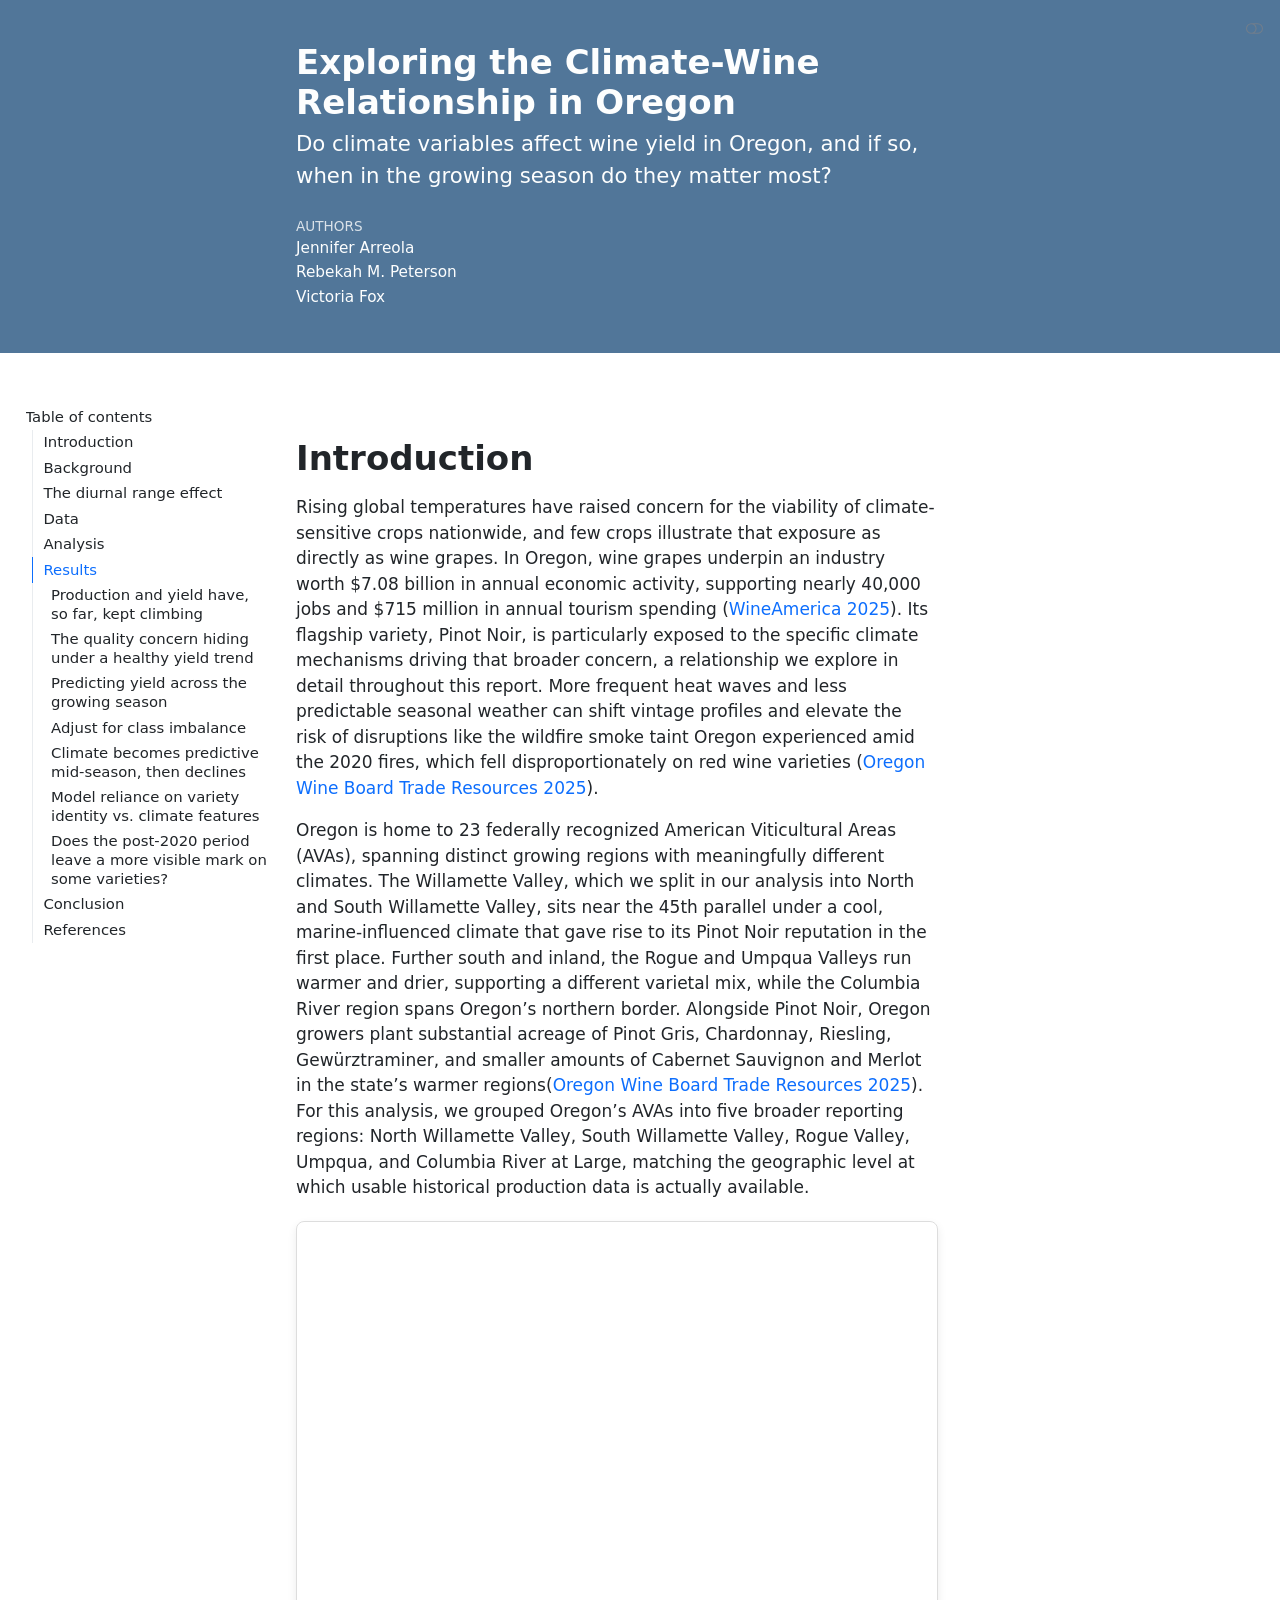
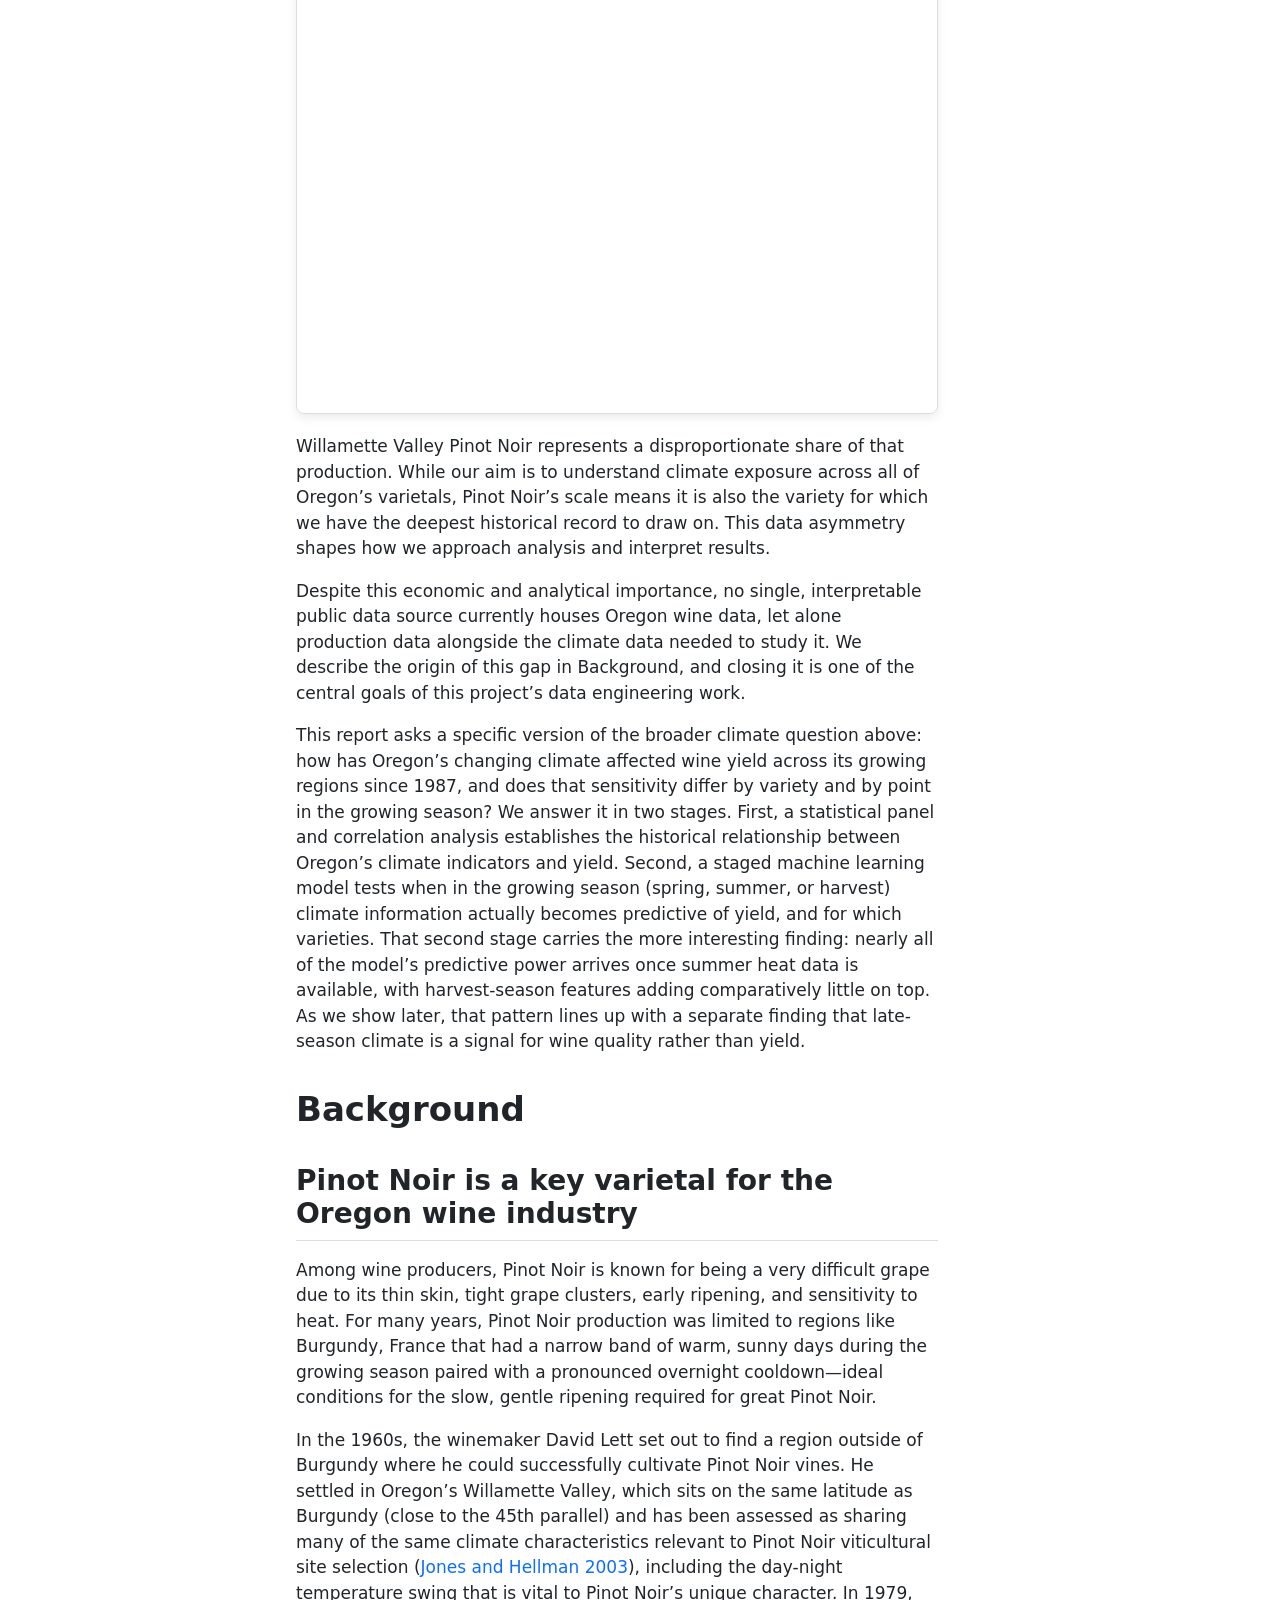
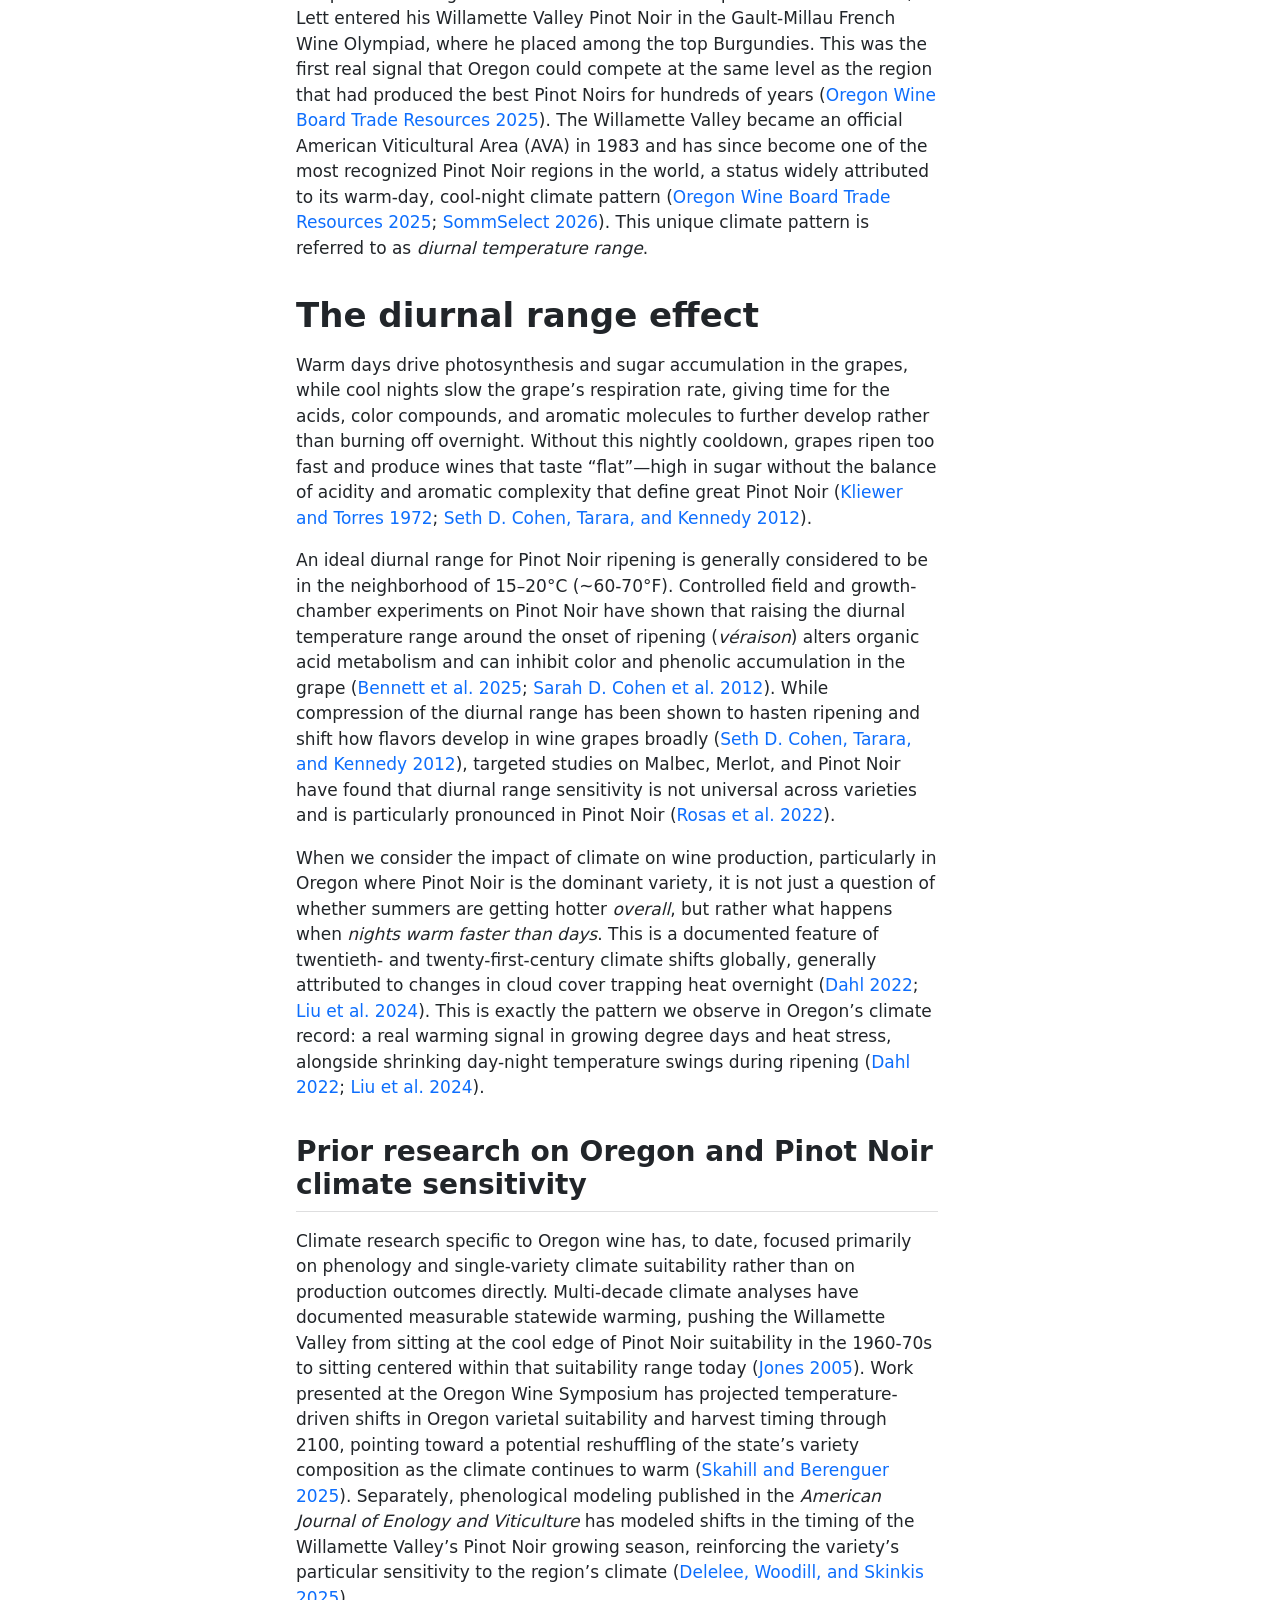
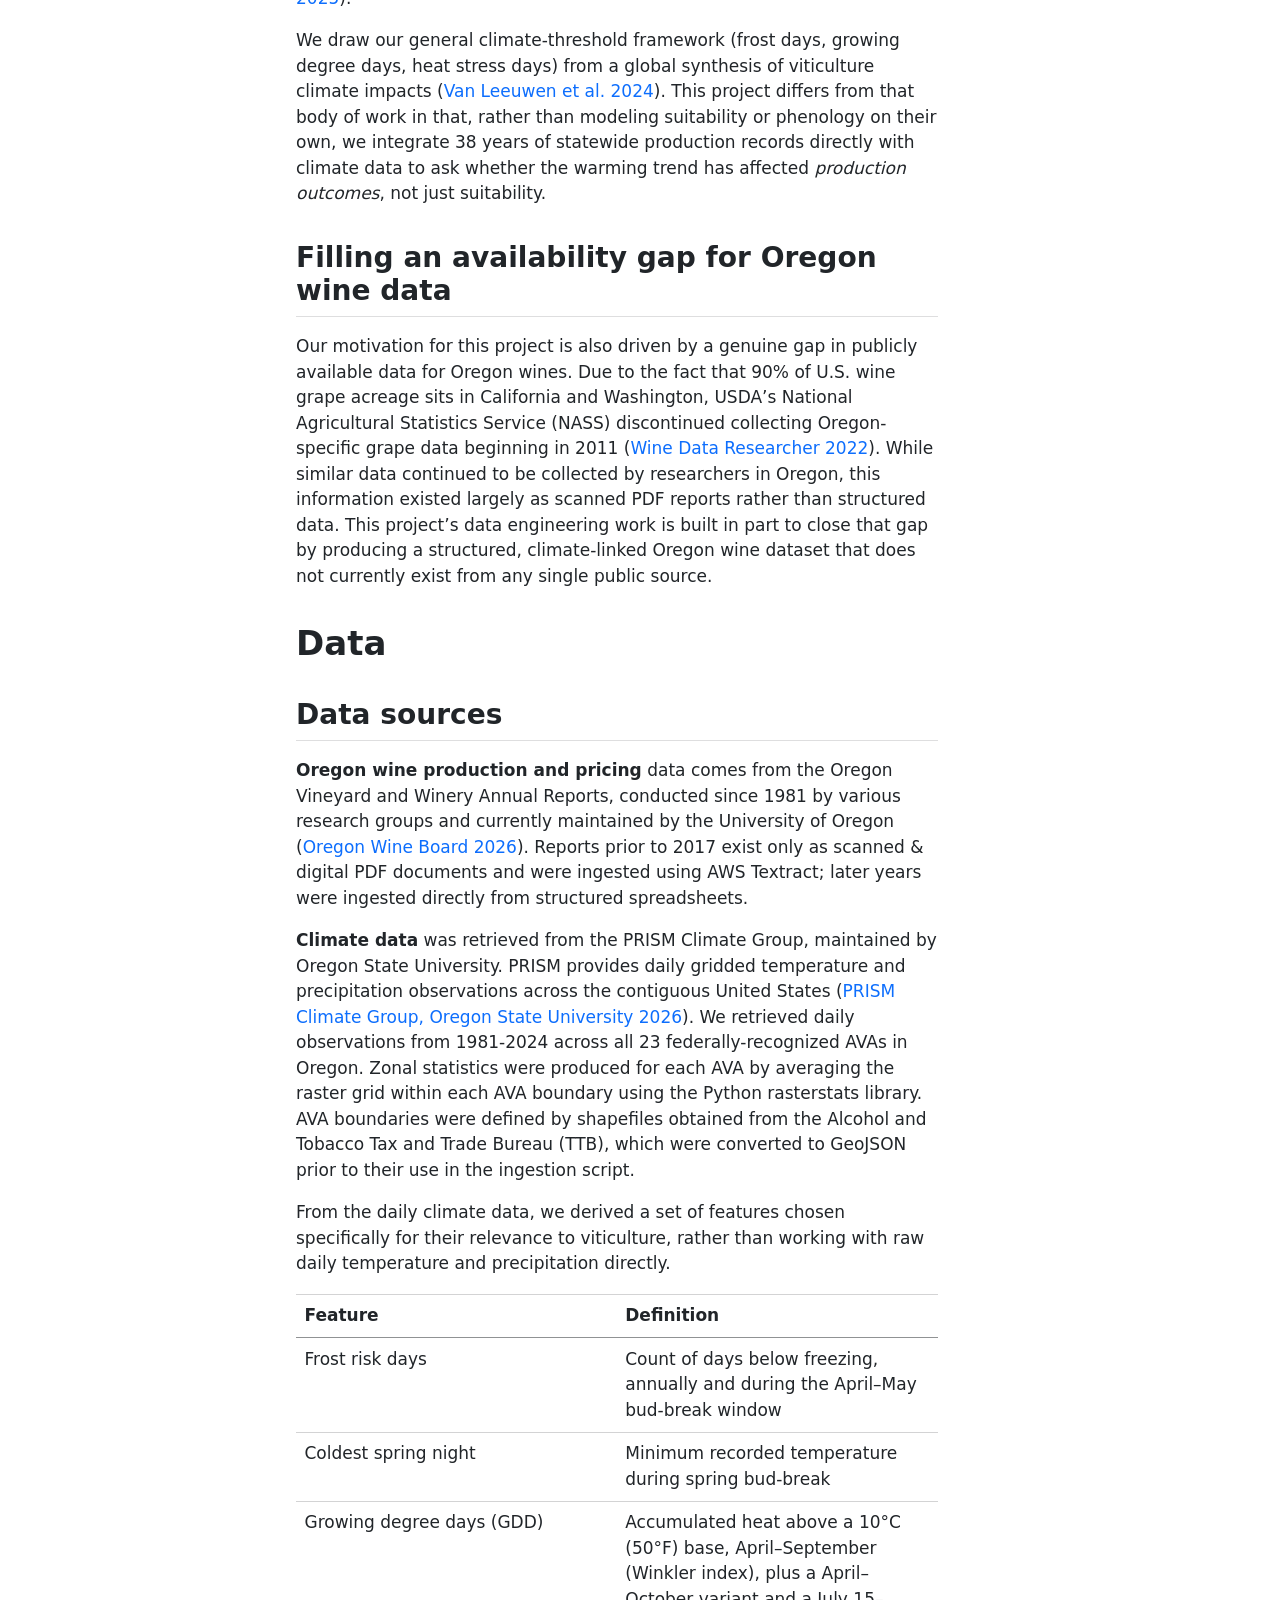
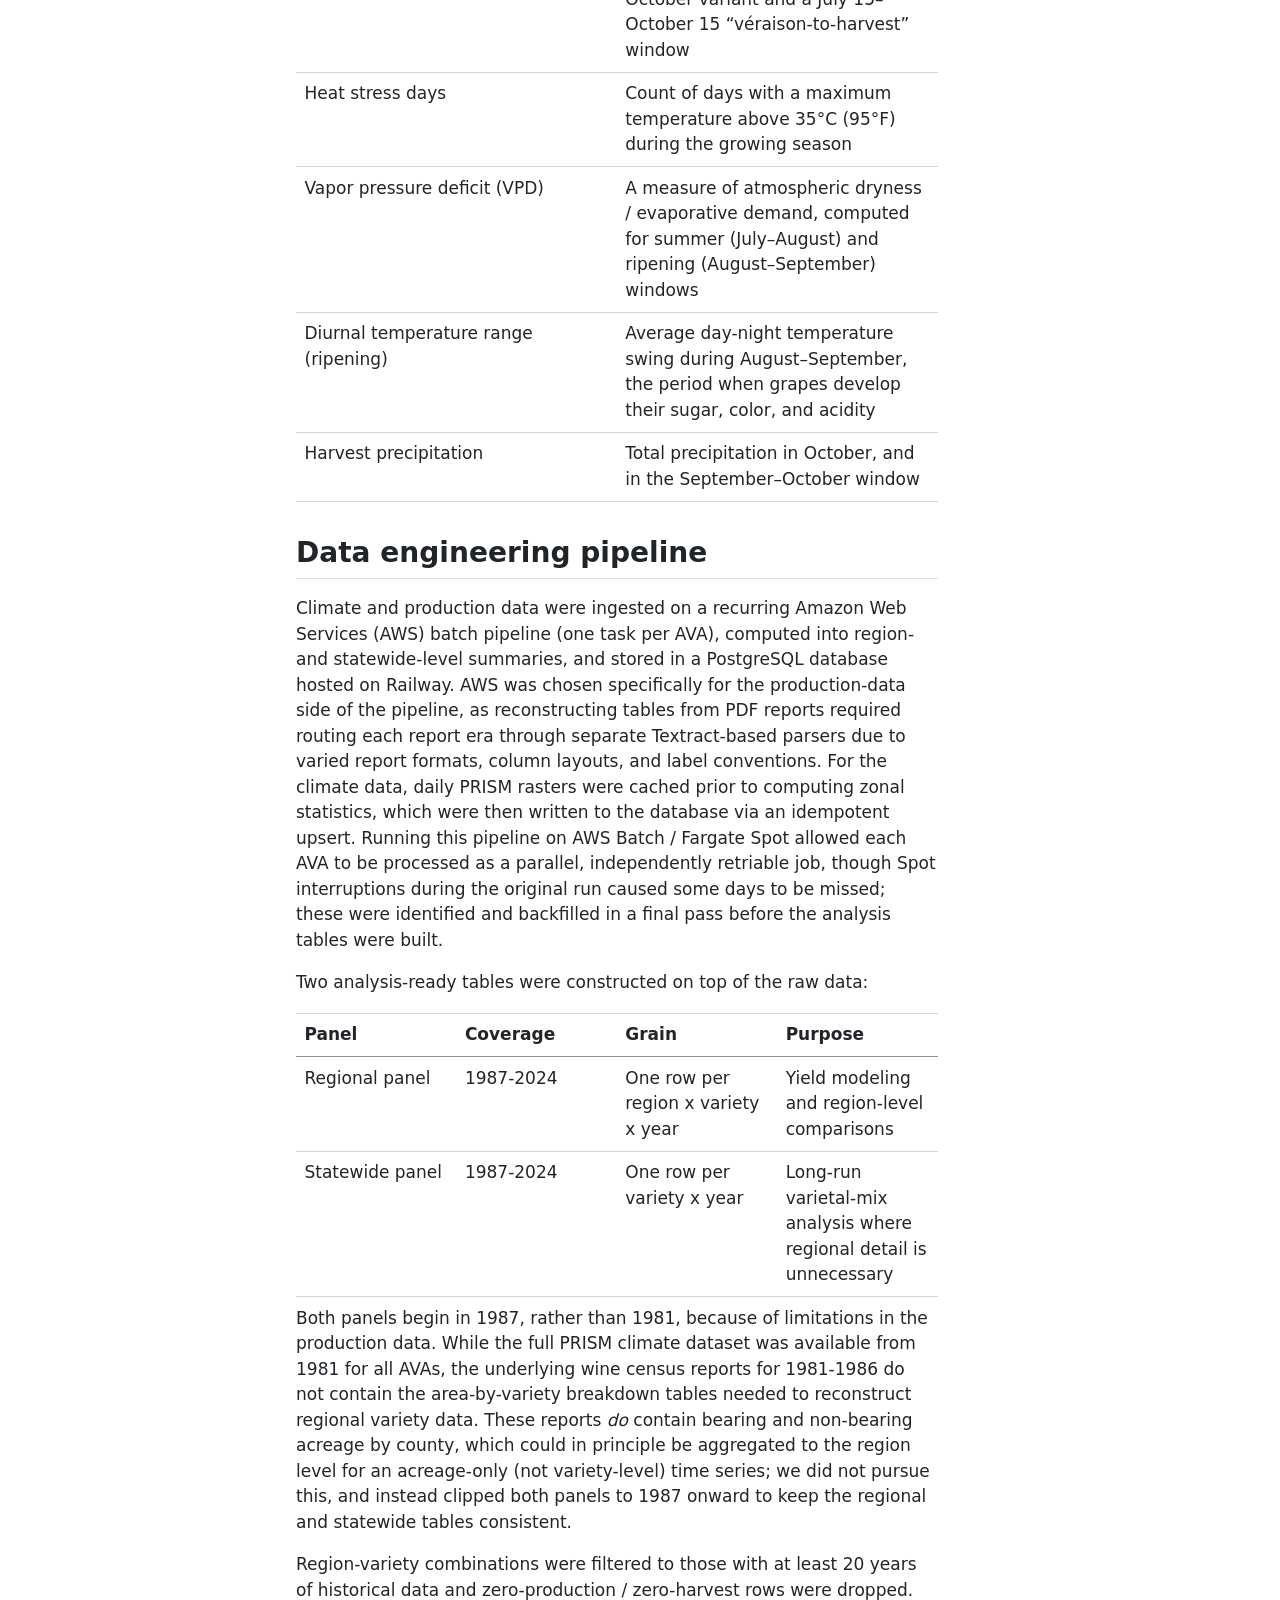
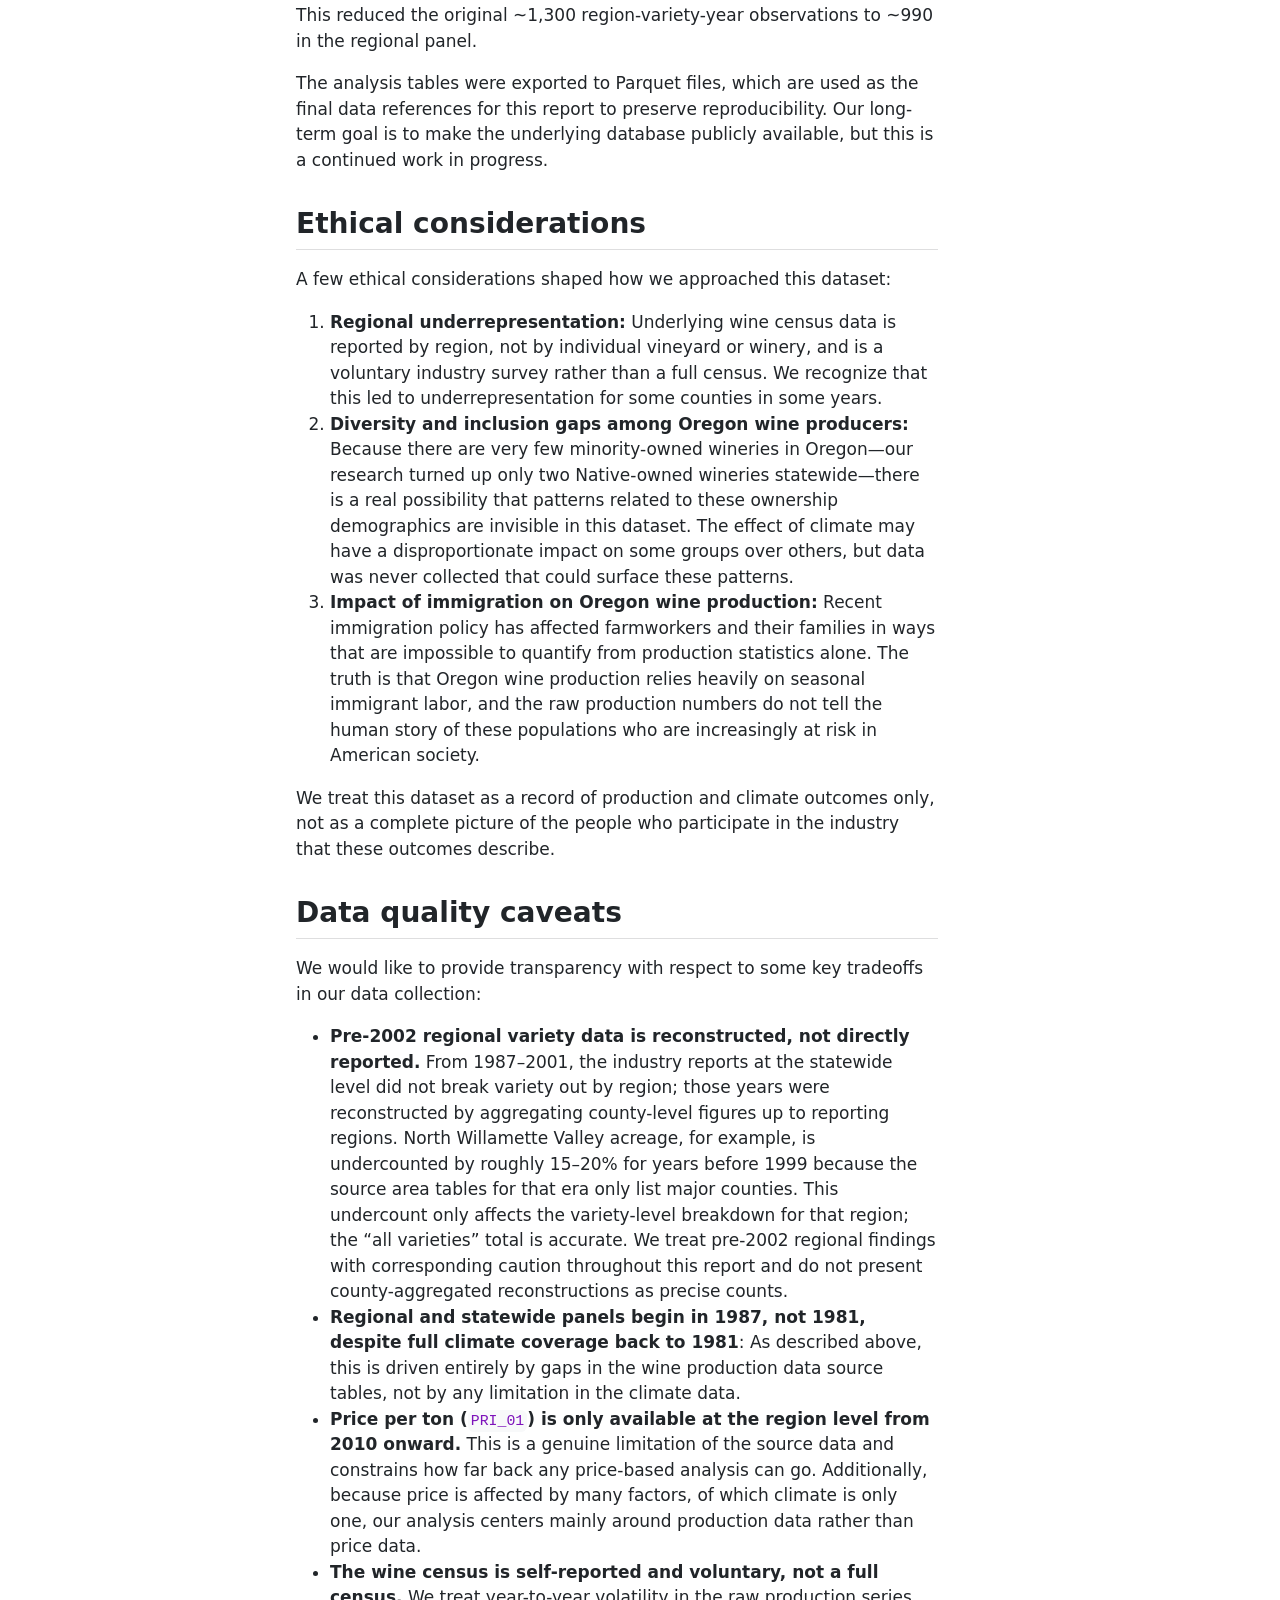
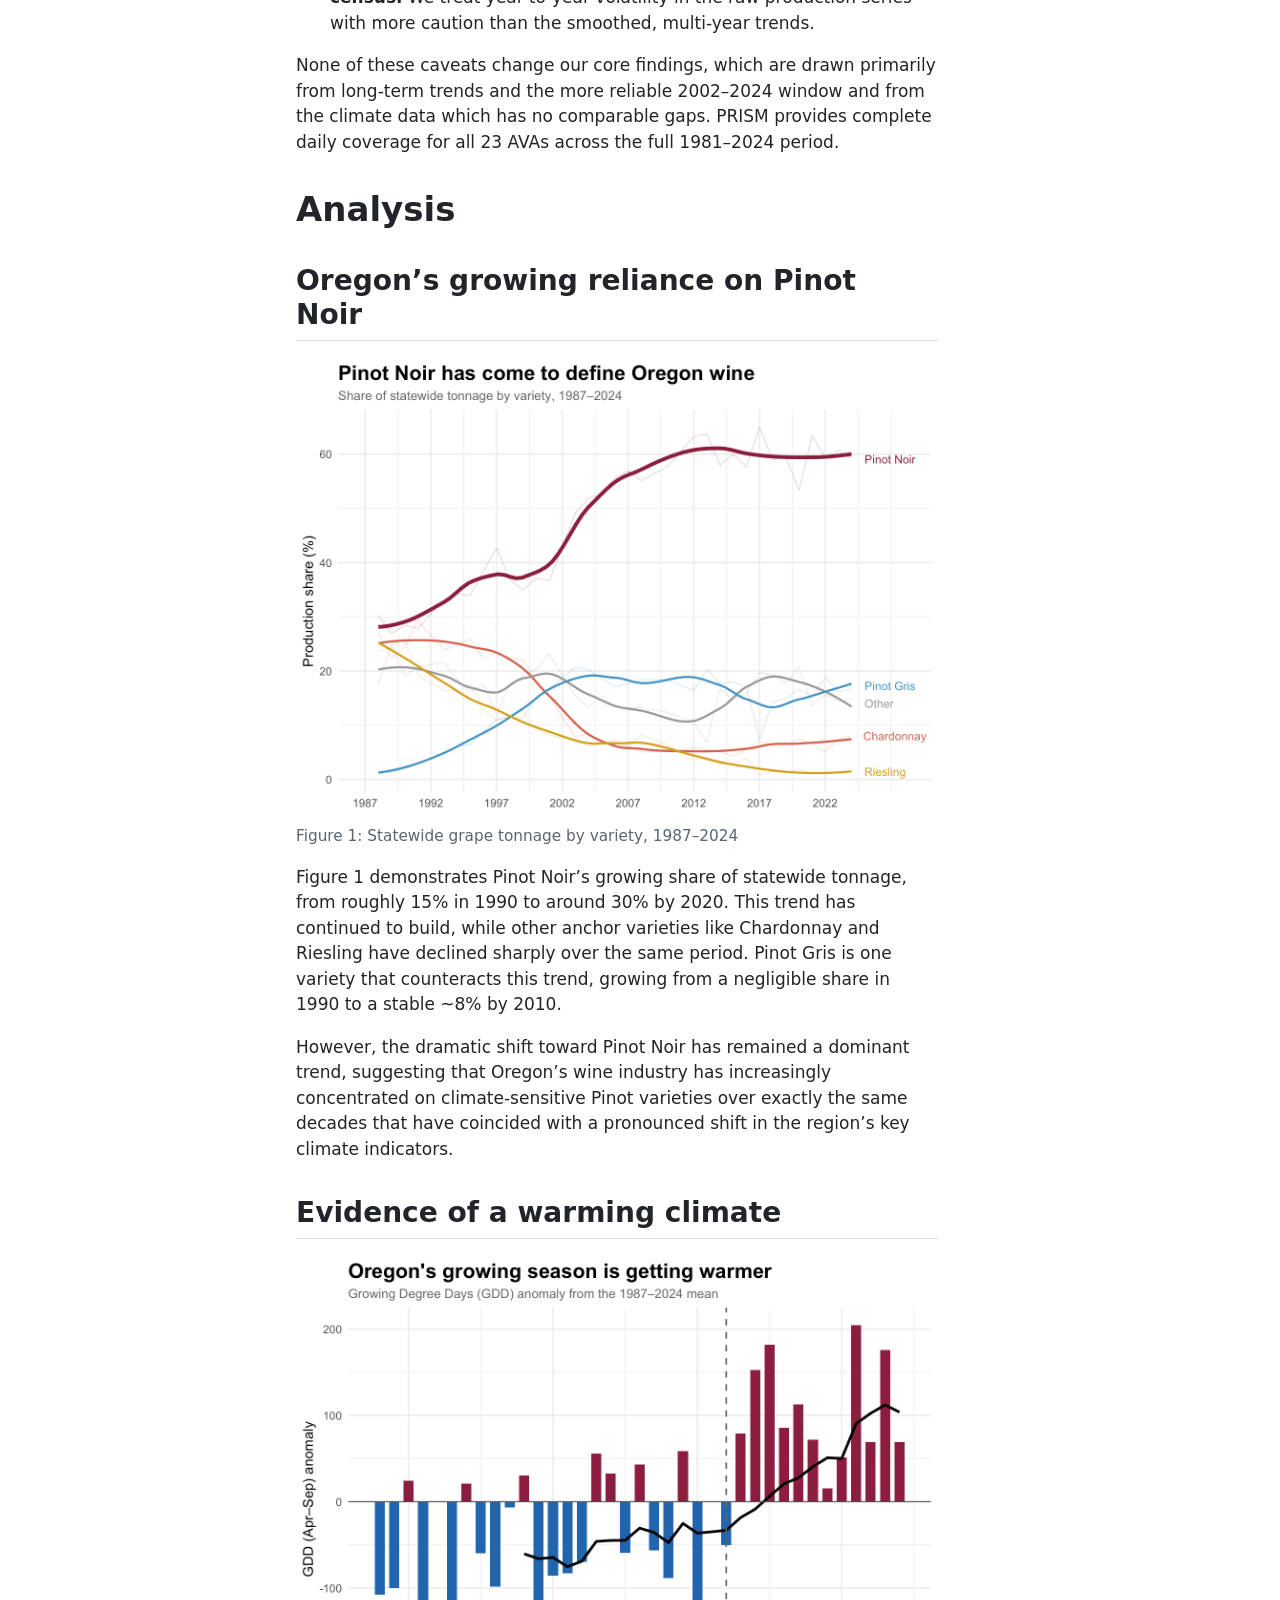
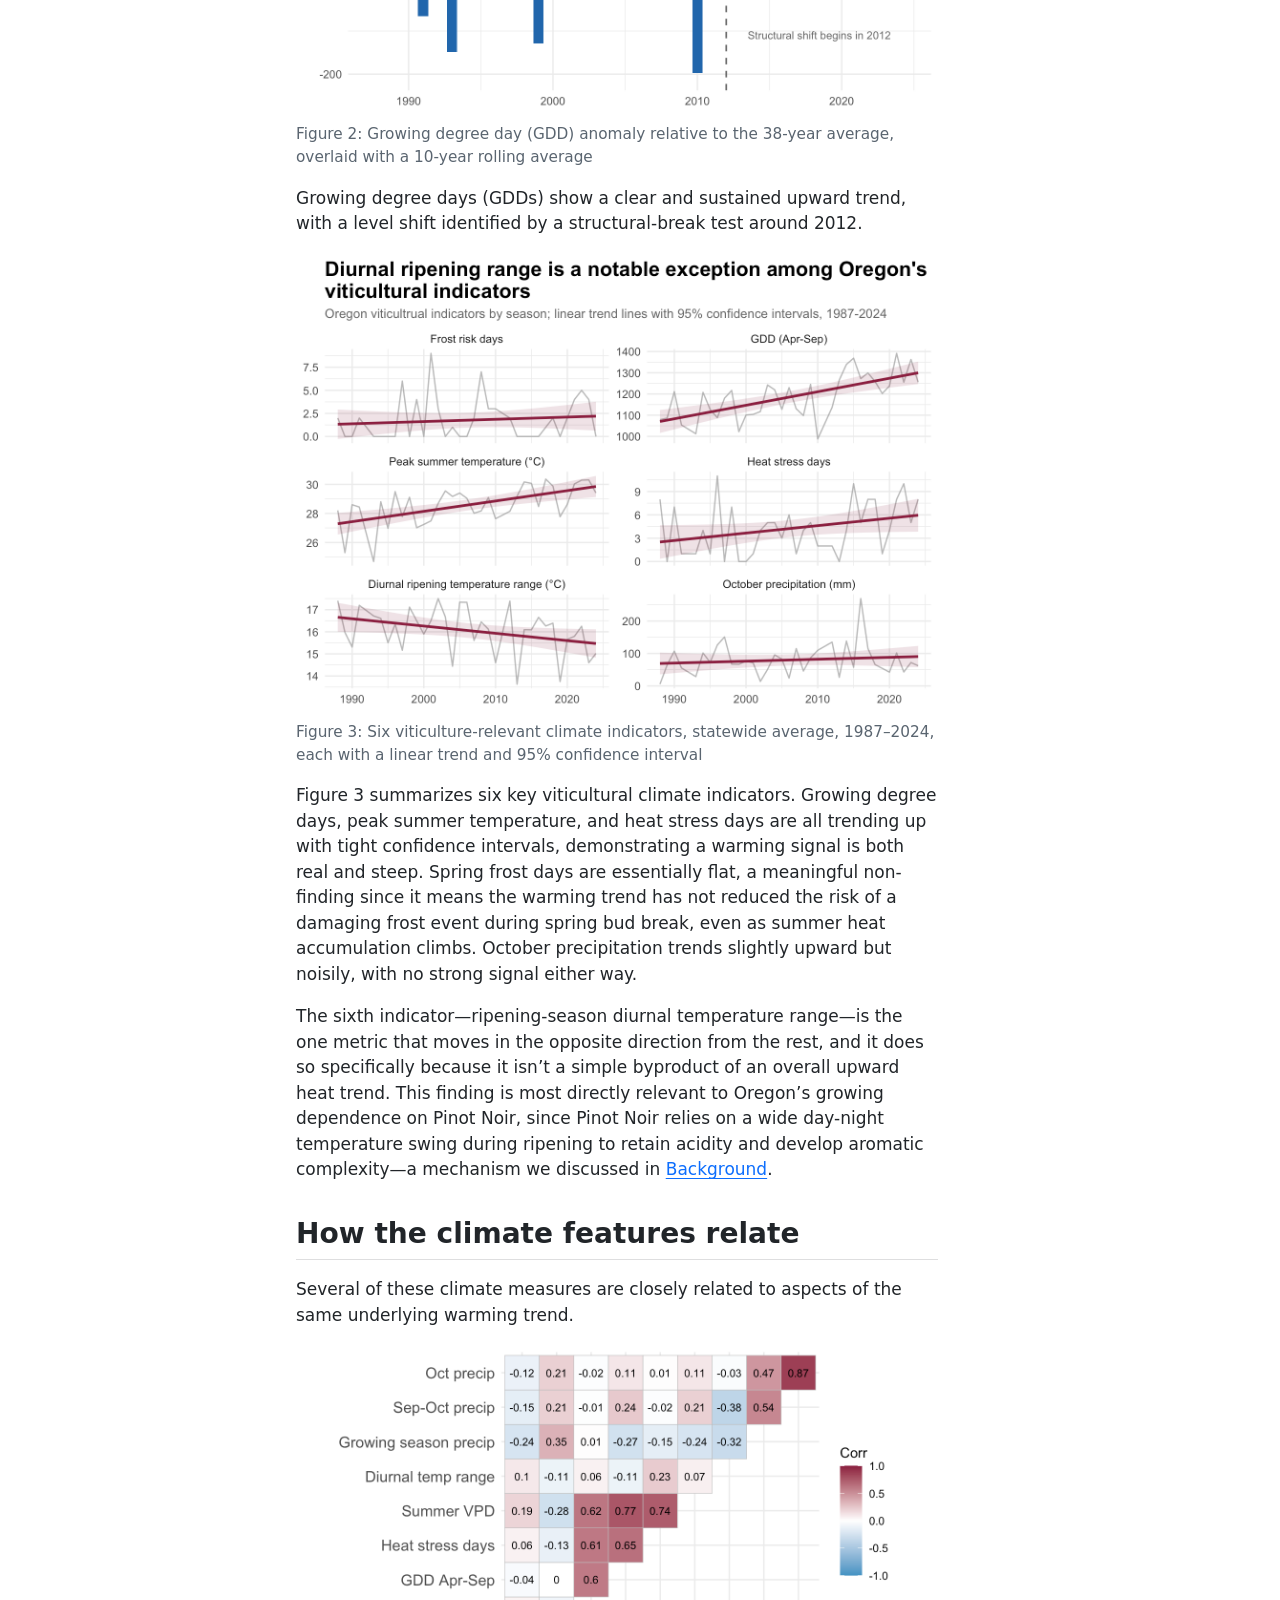
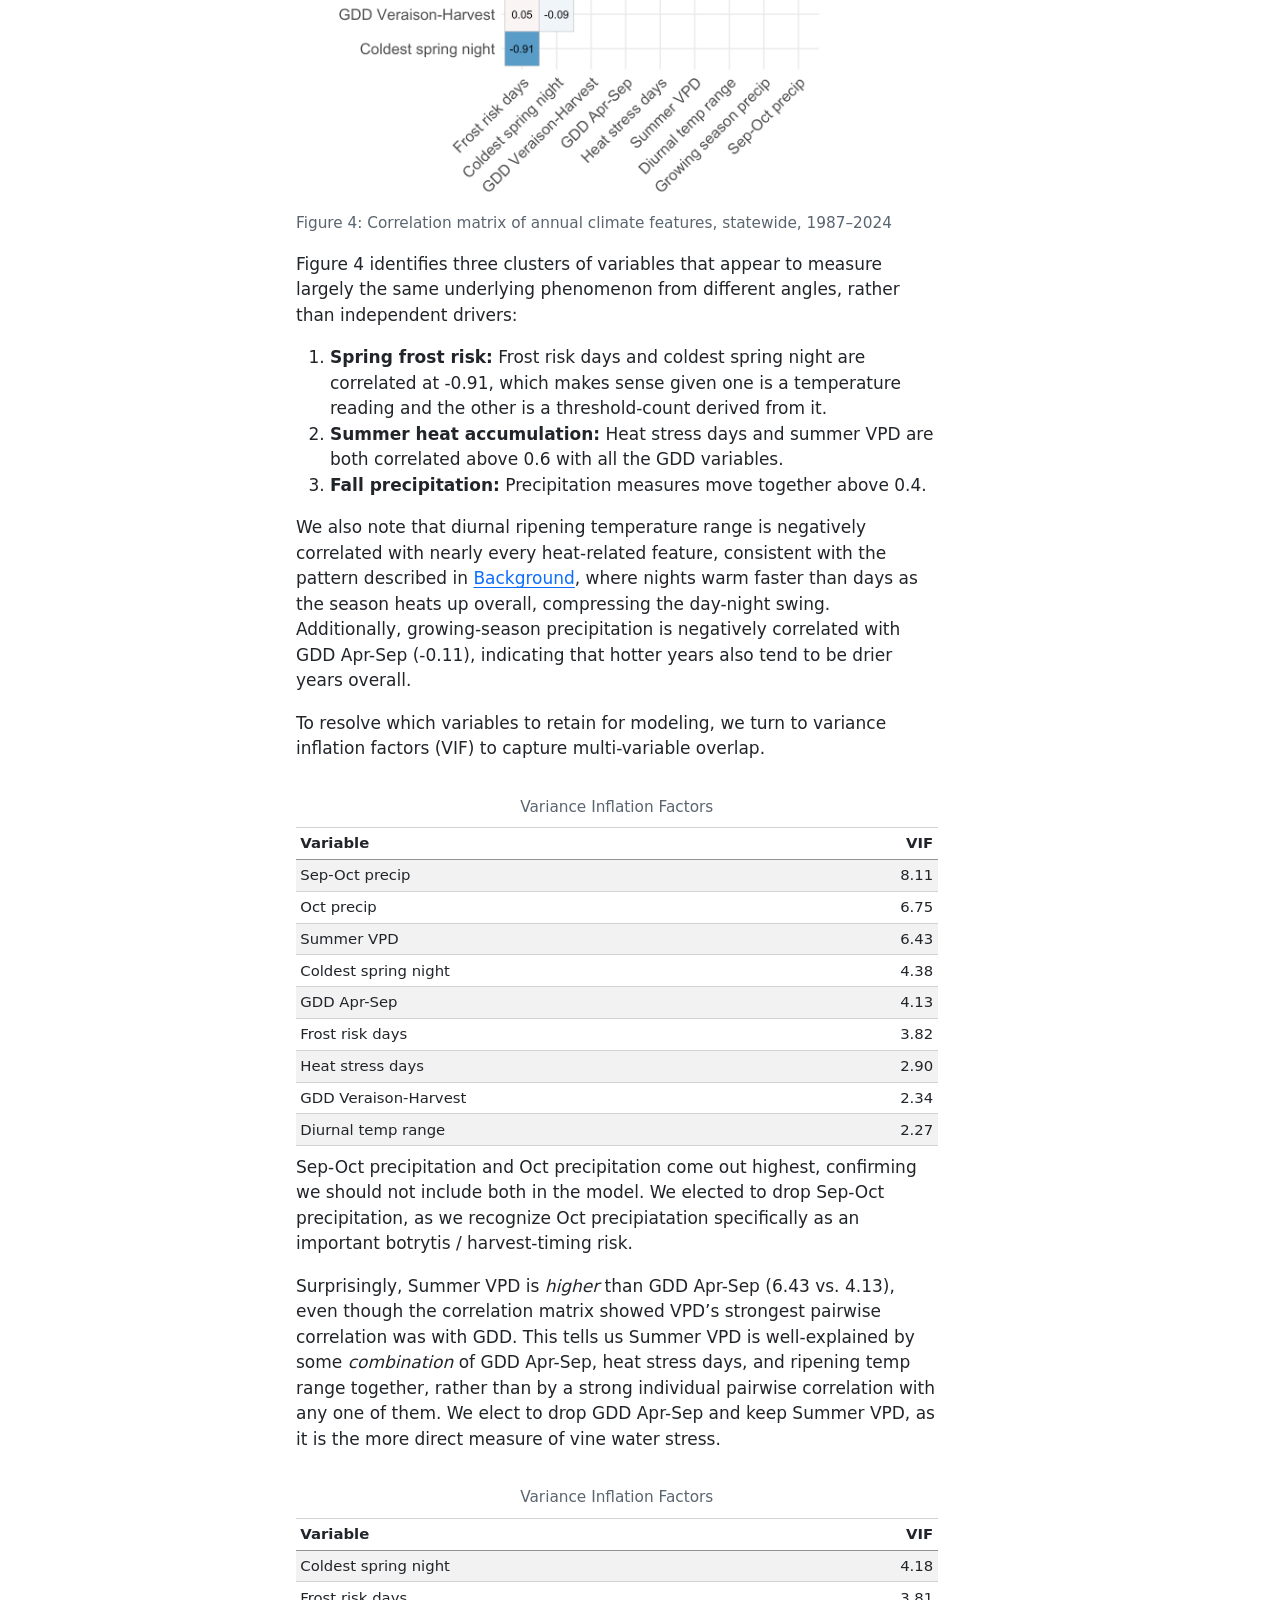
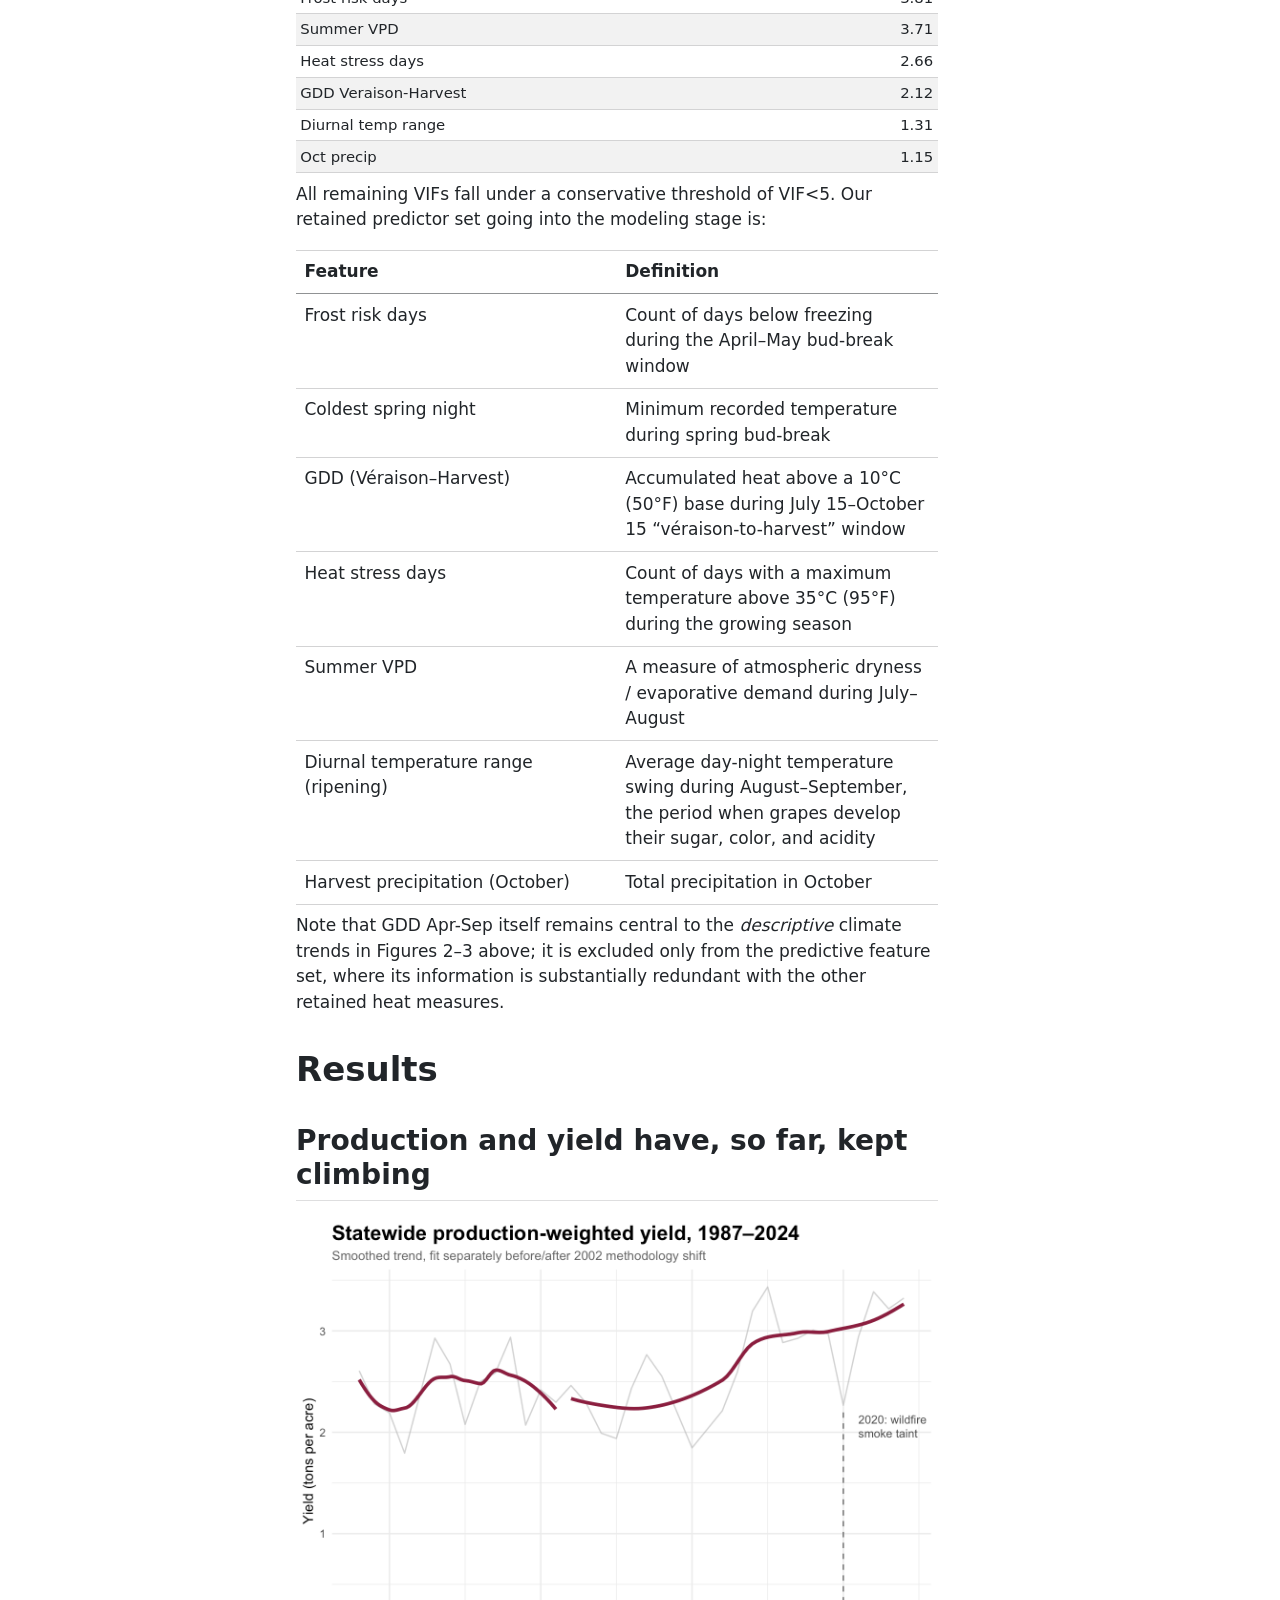
==== commit cecf4cf1: "chore: re-render report with fixed reference formatting" ====
--- a/_output/index.html
+++ b/_output/index.html
@@ -2,16 +2,13 @@
 <html xmlns="http://www.w3.org/1999/xhtml" lang="en" xml:lang="en"><head>
 
 <meta charset="utf-8">
-<meta name="generator" content="quarto-1.9.38">
+<meta name="generator" content="quarto-1.7.33">
 
 <meta name="viewport" content="width=device-width, initial-scale=1.0, user-scalable=yes">
 
 
 <title>Exploring the Climate-Wine Relationship in Oregon</title>
 <style>
-/* Default styles provided by pandoc.
-** See https://pandoc.org/MANUAL.html#variables-for-html for config info.
-*/
 code{white-space: pre-wrap;}
 span.smallcaps{font-variant: small-caps;}
 div.columns{display: flex; gap: min(4vw, 1.5em);}
@@ -27,6 +24,7 @@
 div.csl-bib-body { }
 div.csl-entry {
   clear: both;
+  margin-bottom: 0em;
 }
 .hanging-indent div.csl-entry {
   margin-left:2em;
@@ -52,14 +50,14 @@
 <script src="site_libs/quarto-html/tippy.umd.min.js"></script>
 <script src="site_libs/quarto-html/anchor.min.js"></script>
 <link href="site_libs/quarto-html/tippy.css" rel="stylesheet">
-<link href="site_libs/quarto-html/quarto-syntax-highlighting-15634bcf2e68342d4ad2dfa704d543f6.css" rel="stylesheet" class="quarto-color-scheme" id="quarto-text-highlighting-styles">
-<link href="site_libs/quarto-html/quarto-syntax-highlighting-dark-0a6b7249c26820e032cb0bd839ff02b1.css" rel="stylesheet" class="quarto-color-scheme quarto-color-alternate" id="quarto-text-highlighting-styles">
-<link href="site_libs/quarto-html/quarto-syntax-highlighting-15634bcf2e68342d4ad2dfa704d543f6.css" rel="stylesheet" class="quarto-color-scheme-extra" id="quarto-text-highlighting-styles">
+<link href="site_libs/quarto-html/quarto-syntax-highlighting-ea385d0e468b0dd5ea5bf0780b1290d9.css" rel="stylesheet" class="quarto-color-scheme" id="quarto-text-highlighting-styles">
+<link href="site_libs/quarto-html/quarto-syntax-highlighting-dark-bc185b5c5bdbcb35c2eb49d8a876ef70.css" rel="stylesheet" class="quarto-color-scheme quarto-color-alternate" id="quarto-text-highlighting-styles">
+<link href="site_libs/quarto-html/quarto-syntax-highlighting-ea385d0e468b0dd5ea5bf0780b1290d9.css" rel="stylesheet" class="quarto-color-scheme-extra" id="quarto-text-highlighting-styles">
 <script src="site_libs/bootstrap/bootstrap.min.js"></script>
 <link href="site_libs/bootstrap/bootstrap-icons.css" rel="stylesheet">
-<link href="site_libs/bootstrap/bootstrap-efbb37e9afcc02144ebbc7afd12a776f.min.css" rel="stylesheet" append-hash="true" class="quarto-color-scheme" id="quarto-bootstrap" data-mode="light">
-<link href="site_libs/bootstrap/bootstrap-dark-7b2b20282c8da1075b52e56187ace71c.min.css" rel="stylesheet" append-hash="true" class="quarto-color-scheme quarto-color-alternate" id="quarto-bootstrap" data-mode="dark">
-<link href="site_libs/bootstrap/bootstrap-efbb37e9afcc02144ebbc7afd12a776f.min.css" rel="stylesheet" append-hash="true" class="quarto-color-scheme-extra" id="quarto-bootstrap" data-mode="light">
+<link href="site_libs/bootstrap/bootstrap-81267100e462c21b3d6c0d5bf76a3417.min.css" rel="stylesheet" append-hash="true" class="quarto-color-scheme" id="quarto-bootstrap" data-mode="light">
+<link href="site_libs/bootstrap/bootstrap-dark-b15df86742554840d07b04d0f56a07e9.min.css" rel="stylesheet" append-hash="true" class="quarto-color-scheme quarto-color-alternate" id="quarto-bootstrap" data-mode="dark">
+<link href="site_libs/bootstrap/bootstrap-81267100e462c21b3d6c0d5bf76a3417.min.css" rel="stylesheet" append-hash="true" class="quarto-color-scheme-extra" id="quarto-bootstrap" data-mode="light">
 <script src="site_libs/quarto-contrib/glightbox/glightbox.min.js"></script>
 <link href="site_libs/quarto-contrib/glightbox/glightbox.min.css" rel="stylesheet">
 <link href="site_libs/quarto-contrib/glightbox/lightbox.css" rel="stylesheet">
@@ -78,11 +76,11 @@
 <meta name="citation_reference" content="citation_title=Temperature-based climate projections of pinot noir suitability in the willamette valley AVA;,citation_author=B. Skahill;,citation_author=B. Berenguer;,citation_publication_date=2025;,citation_cover_date=2025;,citation_year=2025;,citation_publisher=Oregon Wine Symposium;">
 <meta name="citation_reference" content="citation_title=Climate change projections indicate shifts in phenology for willamette valley pinot noir;,citation_author=L. M. Delelee;,citation_author=A. J. Woodill;,citation_author=P. A. Skinkis;,citation_publication_date=2025;,citation_cover_date=2025;,citation_year=2025;,citation_journal_title=American Journal of Enology and Viticulture;">
 <meta name="citation_reference" content="citation_title=Climate change impacts and adaptations of wine production;,citation_author=C. Van Leeuwen;,citation_author=others;,citation_publication_date=2024;,citation_cover_date=2024;,citation_year=2024;,citation_journal_title=Nature Reviews Earth &amp;amp;amp; Environment;">
-<meta name="citation_reference" content="citation_title=Effects of bunch heating on pinot noir grape ripening: Changes in berry anthocyanin and malic acid concentrations and their regulation;,citation_publication_date=2025;,citation_cover_date=2025;,citation_year=2025;,citation_fulltext_html_url=https://www.frontiersin.org/journals/plant-physiology/articles/10.3389/fphgy.2025.1701827/abstract;,citation_journal_title=Frontiers in Plant Physiology;">
-<meta name="citation_reference" content="citation_title=Diurnal temperature range compression hastens berry development and modifies flavonoid partitioning in grapes;,citation_publication_date=2012;,citation_cover_date=2012;,citation_year=2012;,citation_fulltext_html_url=https://www.ajevonline.org/content/63/1/112;,citation_issue=1;,citation_volume=63;,citation_journal_title=American Journal of Enology and Viticulture;">
-<meta name="citation_reference" content="citation_title=High temperature alters anthocyanin concentration and composition in grape berries of malbec, merlot, and pinot noir in a cultivar-dependent manner;,citation_publication_date=2022;,citation_cover_date=2022;,citation_year=2022;,citation_fulltext_html_url=https://pmc.ncbi.nlm.nih.gov/articles/PMC9003205/;,citation_journal_title=Frontiers/PMC;">
-<meta name="citation_reference" content="citation_title=Low night temperature at veraison enhances the accumulation of anthocyanins in corvina grapes (vitis vinifera l.);,citation_publication_date=2018;,citation_cover_date=2018;,citation_year=2018;,citation_fulltext_html_url=https://www.nature.com/articles/s41598-018-26921-4;,citation_journal_title=Scientific Reports;">
-<meta name="citation_reference" content="citation_title=Day temperature has a stronger effect than night temperature on anthocyanin and flavonol accumulation in ’merlot’ (vitis vinifera l.) grapes during ripening;,citation_publication_date=2020;,citation_cover_date=2020;,citation_year=2020;,citation_fulltext_html_url=https://www.ncbi.nlm.nih.gov/pmc/articles/PMC7396706/;,citation_journal_title=Frontiers in Plant Science / PMC;">
+<meta name="citation_reference" content="citation_title=Effects of bunch heating on pinot noir grape ripening: Changes in berry anthocyanin and malic acid concentrations and their regulation;,citation_author=Jeffrey S. Bennett;,citation_author=others;,citation_publication_date=2025;,citation_cover_date=2025;,citation_year=2025;,citation_fulltext_html_url=https://www.frontiersin.org/journals/plant-physiology/articles/10.3389/fphgy.2025.1701827/abstract;,citation_journal_title=Frontiers in Plant Physiology;">
+<meta name="citation_reference" content="citation_title=Diurnal temperature range compression hastens berry development and modifies flavonoid partitioning in grapes;,citation_author=Seth D. Cohen;,citation_author=Julie M. Tarara;,citation_author=James A. Kennedy;,citation_publication_date=2012;,citation_cover_date=2012;,citation_year=2012;,citation_fulltext_html_url=https://www.ajevonline.org/content/63/1/112;,citation_issue=1;,citation_volume=63;,citation_journal_title=American Journal of Enology and Viticulture;">
+<meta name="citation_reference" content="citation_title=High temperature alters anthocyanin concentration and composition in grape berries of malbec, merlot, and pinot noir in a cultivar-dependent manner;,citation_author=Inés Rosas;,citation_author=Leonor Deis;,citation_author=Yésica Baldo;,citation_author=Juan B. Cavagnaro;,citation_author=Pablo F. Cavagnaro;,citation_publication_date=2022;,citation_cover_date=2022;,citation_year=2022;,citation_fulltext_html_url=https://pmc.ncbi.nlm.nih.gov/articles/PMC9003205/;,citation_journal_title=Plants;">
+<meta name="citation_reference" content="citation_title=Low night temperature at veraison enhances the accumulation of anthocyanins in corvina grapes (vitis vinifera l.);,citation_author=Federica Gaiotti;,citation_author=Chiara Pastore;,citation_author=Ilaria Filippetti;,citation_author=Lorenzo Lovat;,citation_author=Nicola Belfiore;,citation_author=Diego Tomasi;,citation_publication_date=2018;,citation_cover_date=2018;,citation_year=2018;,citation_fulltext_html_url=https://www.nature.com/articles/s41598-018-26921-4;,citation_journal_title=Scientific Reports;">
+<meta name="citation_reference" content="citation_title=Day temperature has a stronger effect than night temperature on anthocyanin and flavonol accumulation in ’merlot’ (vitis vinifera l.) grapes during ripening;,citation_author=Yifan Yan;,citation_author=Changzheng Song;,citation_author=Luigi Falginella;,citation_author=Simone D. Castellarin;,citation_publication_date=2020;,citation_cover_date=2020;,citation_year=2020;,citation_fulltext_html_url=https://www.ncbi.nlm.nih.gov/pmc/articles/PMC7396706/;,citation_journal_title=Frontiers in Plant Science;">
 <meta name="citation_reference" content="citation_title=With climate change, nights are warming faster than days. why?;,citation_author=Kristina Dahl;,citation_publication_date=2022;,citation_cover_date=2022;,citation_year=2022;,citation_fulltext_html_url=https://blog.ucs.org/kristy-dahl/with-climate-change-nights-are-warming-faster-than-days-why/;,citation_publisher=Union of Concerned Scientists Blog;">
 <meta name="citation_reference" content="citation_title=Increased asymmetric warming rates between daytime and nighttime temperatures over global land during recent decades;,citation_author=X. Liu;,citation_author=others;,citation_publication_date=2024;,citation_cover_date=2024;,citation_year=2024;,citation_fulltext_html_url=https://agupubs.onlinelibrary.wiley.com/doi/10.1029/2024GL112832;,citation_journal_title=Geophysical Research Letters;">
 <meta name="citation_reference" content="citation_title=Site assessment;,citation_author=Gregory V. Jones;,citation_author=Edward Hellman;,citation_editor=Edward Hellman;,citation_publication_date=2003;,citation_cover_date=2003;,citation_year=2003;,citation_inbook_title=Oregon viticulture;">
@@ -371,13 +369,13 @@
 </section>
 <section id="the-diurnal-range-effect" class="level1">
 <h1>The diurnal range effect</h1>
-<p>Warm days drive photosynthesis and sugar accumulation in the grapes, while cool nights slow the grape’s respiration rate, giving time for the acids, color compounds, and aromatic molecules to further develop rather than burning off overnight. Without this nightly cooldown, grapes ripen too fast and produce wines that taste “flat”—high in sugar without the balance of acidity and aromatic complexity that define great Pinot Noir <span class="citation" data-cites="kliewer1972 ajev2012dtr">(<a href="#ref-kliewer1972" role="doc-biblioref">Kliewer and Torres 1972</a>; <a href="#ref-ajev2012dtr" role="doc-biblioref"><span>“Diurnal Temperature Range Compression Hastens Berry Development and Modifies Flavonoid Partitioning in Grapes”</span> 2012</a>)</span>.</p>
-<p>An ideal diurnal range for Pinot Noir ripening is generally considered to be in the neighborhood of 15–20°C (~60-70°F). Controlled field and growth-chamber experiments on Pinot Noir have shown that raising the diurnal temperature range around the onset of ripening (<em>véraison</em>) alters organic acid metabolism and can inhibit color and phenolic accumulation in the grape <span class="citation" data-cites="frontiers2025bunchheating cohen2012jexpbot">(<a href="#ref-frontiers2025bunchheating" role="doc-biblioref"><span>“Effects of Bunch Heating on Pinot Noir Grape Ripening”</span> 2025</a>; <a href="#ref-cohen2012jexpbot" role="doc-biblioref">Cohen et al. 2012</a>)</span>. While compression of the diurnal range has been shown to hasten ripening and shift how flavors develop in wine grapes broadly <span class="citation" data-cites="ajev2012dtr">(<a href="#ref-ajev2012dtr" role="doc-biblioref"><span>“Diurnal Temperature Range Compression Hastens Berry Development and Modifies Flavonoid Partitioning in Grapes”</span> 2012</a>)</span>, targeted studies on Malbec, Merlot, and Pinot Noir have found that diurnal range sensitivity is not universal across varieties and is particularly pronounced in Pinot Noir <span class="citation" data-cites="pmc2022highTemp">(<a href="#ref-pmc2022highTemp" role="doc-biblioref"><span>“High Temperature Alters Anthocyanin Concentration and Composition in Grape Berries of Malbec, Merlot, and Pinot Noir in a Cultivar-Dependent Manner”</span> 2022</a>)</span>.</p>
-<p>When we consider the impact of climate on wine production, particularly in Oregon where Pinot Noir is the dominant variety, it is not just a question of whether summers are getting hotter <em>overall</em>, but rather what happens when <em>nights warm faster than days</em>. This is a documented feature of twentieth- and twenty-first-century climate shifts globally, generally attributed to changes in cloud cover trapping heat overnight <span class="citation" data-cites="ucs2022nights liu2024dtr">(<a href="#ref-ucs2022nights" role="doc-biblioref">Dahl 2022</a>; <a href="#ref-liu2024dtr" role="doc-biblioref"><span class="nocase">Liu et al.</span> 2024</a>)</span>. This is exactly the pattern we observe in Oregon’s climate record: a real warming signal in growing degree days and heat stress, alongside shrinking day-night temperature swings during ripening <span class="citation" data-cites="ucs2022nights liu2024dtr">(<a href="#ref-ucs2022nights" role="doc-biblioref">Dahl 2022</a>; <a href="#ref-liu2024dtr" role="doc-biblioref"><span class="nocase">Liu et al.</span> 2024</a>)</span>.</p>
+<p>Warm days drive photosynthesis and sugar accumulation in the grapes, while cool nights slow the grape’s respiration rate, giving time for the acids, color compounds, and aromatic molecules to further develop rather than burning off overnight. Without this nightly cooldown, grapes ripen too fast and produce wines that taste “flat”—high in sugar without the balance of acidity and aromatic complexity that define great Pinot Noir <span class="citation" data-cites="kliewer1972 ajev2012dtr">(<a href="#ref-kliewer1972" role="doc-biblioref">Kliewer and Torres 1972</a>; <a href="#ref-ajev2012dtr" role="doc-biblioref">Seth D. Cohen, Tarara, and Kennedy 2012</a>)</span>.</p>
+<p>An ideal diurnal range for Pinot Noir ripening is generally considered to be in the neighborhood of 15–20°C (~60-70°F). Controlled field and growth-chamber experiments on Pinot Noir have shown that raising the diurnal temperature range around the onset of ripening (<em>véraison</em>) alters organic acid metabolism and can inhibit color and phenolic accumulation in the grape <span class="citation" data-cites="frontiers2025bunchheating cohen2012jexpbot">(<a href="#ref-frontiers2025bunchheating" role="doc-biblioref">Bennett et al. 2025</a>; <a href="#ref-cohen2012jexpbot" role="doc-biblioref">Sarah D. Cohen et al. 2012</a>)</span>. While compression of the diurnal range has been shown to hasten ripening and shift how flavors develop in wine grapes broadly <span class="citation" data-cites="ajev2012dtr">(<a href="#ref-ajev2012dtr" role="doc-biblioref">Seth D. Cohen, Tarara, and Kennedy 2012</a>)</span>, targeted studies on Malbec, Merlot, and Pinot Noir have found that diurnal range sensitivity is not universal across varieties and is particularly pronounced in Pinot Noir <span class="citation" data-cites="pmc2022highTemp">(<a href="#ref-pmc2022highTemp" role="doc-biblioref">Rosas et al. 2022</a>)</span>.</p>
+<p>When we consider the impact of climate on wine production, particularly in Oregon where Pinot Noir is the dominant variety, it is not just a question of whether summers are getting hotter <em>overall</em>, but rather what happens when <em>nights warm faster than days</em>. This is a documented feature of twentieth- and twenty-first-century climate shifts globally, generally attributed to changes in cloud cover trapping heat overnight <span class="citation" data-cites="ucs2022nights liu2024dtr">(<a href="#ref-ucs2022nights" role="doc-biblioref">Dahl 2022</a>; <a href="#ref-liu2024dtr" role="doc-biblioref">Liu et al. 2024</a>)</span>. This is exactly the pattern we observe in Oregon’s climate record: a real warming signal in growing degree days and heat stress, alongside shrinking day-night temperature swings during ripening <span class="citation" data-cites="ucs2022nights liu2024dtr">(<a href="#ref-ucs2022nights" role="doc-biblioref">Dahl 2022</a>; <a href="#ref-liu2024dtr" role="doc-biblioref">Liu et al. 2024</a>)</span>.</p>
 <section id="prior-research-on-oregon-and-pinot-noir-climate-sensitivity" class="level2">
 <h2 class="anchored" data-anchor-id="prior-research-on-oregon-and-pinot-noir-climate-sensitivity">Prior research on Oregon and Pinot Noir climate sensitivity</h2>
-<p>Climate research specific to Oregon wine has, to date, focused primarily on phenology and single-variety climate suitability rather than on production outcomes directly. Multi-decade climate analyses have documented measurable statewide warming, pushing the Willamette Valley from sitting at the cool edge of Pinot Noir suitability in the 1960-70s to sitting centered within that suitability range today <span class="citation" data-cites="jones2005">(<a href="#ref-jones2005" role="doc-biblioref">Jones 2005</a>)</span>. Work presented at the Oregon Wine Symposium has projected temperature-driven shifts in Oregon varietal suitability and harvest timing through 2100, pointing toward a potential reshuffling of the state’s variety composition as the climate continues to warm <span class="citation" data-cites="skahill2025">(<a href="#ref-skahill2025" role="doc-biblioref">Skahill and Berenguer 2025</a>)</span>. Separately, phenological modeling published in the <em>American Journal of Enology and Viticulture</em> has modeled shifts in the timing of the Willamette Valley’s Pinot Noir growing season, reinforcing the variety’s particular sensitivity to the region’s climate <span class="citation" data-cites="delelee2025">(<a href="#ref-delelee2025" role="doc-biblioref">Delelee et al. 2025</a>)</span>.</p>
-<p>We draw our general climate-threshold framework (frost days, growing degree days, heat stress days) from a global synthesis of viticulture climate impacts <span class="citation" data-cites="vanleeuwen2024">(<a href="#ref-vanleeuwen2024" role="doc-biblioref"><span class="nocase">Van Leeuwen et al.</span> 2024</a>)</span>. This project differs from that body of work in that, rather than modeling suitability or phenology on their own, we integrate 38 years of statewide production records directly with climate data to ask whether the warming trend has affected <em>production outcomes</em>, not just suitability.</p>
+<p>Climate research specific to Oregon wine has, to date, focused primarily on phenology and single-variety climate suitability rather than on production outcomes directly. Multi-decade climate analyses have documented measurable statewide warming, pushing the Willamette Valley from sitting at the cool edge of Pinot Noir suitability in the 1960-70s to sitting centered within that suitability range today <span class="citation" data-cites="jones2005">(<a href="#ref-jones2005" role="doc-biblioref">Jones 2005</a>)</span>. Work presented at the Oregon Wine Symposium has projected temperature-driven shifts in Oregon varietal suitability and harvest timing through 2100, pointing toward a potential reshuffling of the state’s variety composition as the climate continues to warm <span class="citation" data-cites="skahill2025">(<a href="#ref-skahill2025" role="doc-biblioref">Skahill and Berenguer 2025</a>)</span>. Separately, phenological modeling published in the <em>American Journal of Enology and Viticulture</em> has modeled shifts in the timing of the Willamette Valley’s Pinot Noir growing season, reinforcing the variety’s particular sensitivity to the region’s climate <span class="citation" data-cites="delelee2025">(<a href="#ref-delelee2025" role="doc-biblioref">Delelee, Woodill, and Skinkis 2025</a>)</span>.</p>
+<p>We draw our general climate-threshold framework (frost days, growing degree days, heat stress days) from a global synthesis of viticulture climate impacts <span class="citation" data-cites="vanleeuwen2024">(<a href="#ref-vanleeuwen2024" role="doc-biblioref">Van Leeuwen et al. 2024</a>)</span>. This project differs from that body of work in that, rather than modeling suitability or phenology on their own, we integrate 38 years of statewide production records directly with climate data to ask whether the warming trend has affected <em>production outcomes</em>, not just suitability.</p>
 </section>
 <section id="filling-an-availability-gap-for-oregon-wine-data" class="level2">
 <h2 class="anchored" data-anchor-id="filling-an-availability-gap-for-oregon-wine-data">Filling an availability gap for Oregon wine data</h2>
@@ -388,7 +386,7 @@
 <h1>Data</h1>
 <section id="data-sources" class="level2">
 <h2 class="anchored" data-anchor-id="data-sources">Data sources</h2>
-<p><strong>Oregon wine production and pricing</strong> data comes from the Oregon Vineyard and Winery Annual Reports, conducted since 1981 by various research groups and currently maintained by the University of Oregon <span class="citation" data-cites="oregonwinecensus">(<a href="#ref-oregonwinecensus" role="doc-biblioref">Board 2026</a>)</span>. Reports prior to 2017 exist only as scanned &amp; digital PDF documents and were ingested using AWS Textract; later years were ingested directly from structured spreadsheets.</p>
+<p><strong>Oregon wine production and pricing</strong> data comes from the Oregon Vineyard and Winery Annual Reports, conducted since 1981 by various research groups and currently maintained by the University of Oregon <span class="citation" data-cites="oregonwinecensus">(<a href="#ref-oregonwinecensus" role="doc-biblioref">Oregon Wine Board 2026</a>)</span>. Reports prior to 2017 exist only as scanned &amp; digital PDF documents and were ingested using AWS Textract; later years were ingested directly from structured spreadsheets.</p>
 <p><strong>Climate data</strong> was retrieved from the PRISM Climate Group, maintained by Oregon State University. PRISM provides daily gridded temperature and precipitation observations across the contiguous United States <span class="citation" data-cites="prism2026">(<a href="#ref-prism2026" role="doc-biblioref">PRISM Climate Group, Oregon State University 2026</a>)</span>. We retrieved daily observations from 1981-2024 across all 23 federally-recognized AVAs in Oregon. Zonal statistics were produced for each AVA by averaging the raster grid within each AVA boundary using the Python rasterstats library. AVA boundaries were defined by shapefiles obtained from the Alcohol and Tobacco Tax and Trade Bureau (TTB), which were converted to GeoJSON prior to their use in the ingestion script.</p>
 <p>From the daily climate data, we derived a set of features chosen specifically for their relevance to viticulture, rather than working with raw daily temperature and precipitation directly.</p>
 <table class="caption-top table">
@@ -818,7 +816,7 @@
 </div>
 </div>
 </div>
-<p>Figure 8 demonstrates a diurnal range that has narrowed from roughly 17°C in the 1980s to roughly 15°C today, indicating that nights are warming faster than days. This is consistent with a pattern documented globally in the climate literature and generally attributed to changes in cloud cover trapping heat overnight <span class="citation" data-cites="ucs2022nights liu2024dtr">(<a href="#ref-ucs2022nights" role="doc-biblioref">Dahl 2022</a>; <a href="#ref-liu2024dtr" role="doc-biblioref"><span class="nocase">Liu et al.</span> 2024</a>)</span>. This day-night temperature swing is a key mechanism behind Oregon’s suitability for growing Pinot Noir: warm days build sugar, while cool nights slow the grape’s respiration long enough to retain complex acidity, color, and aromatic qualities in the grape <span class="citation" data-cites="ajev2012dtr">(<a href="#ref-ajev2012dtr" role="doc-biblioref"><span>“Diurnal Temperature Range Compression Hastens Berry Development and Modifies Flavonoid Partitioning in Grapes”</span> 2012</a>)</span>. Controlled experiments on Pinot Noir, specifically, have found that compressing this range alters organic acid metabolism and can suppress color accumulation, and a companion study found Pinot Noir was one of the varieties most sensitive to elevated diurnal temperature among the major red varieties tested <span class="citation" data-cites="frontiers2025bunchheating pmc2022highTemp">(<a href="#ref-frontiers2025bunchheating" role="doc-biblioref"><span>“Effects of Bunch Heating on Pinot Noir Grape Ripening”</span> 2025</a>; <a href="#ref-pmc2022highTemp" role="doc-biblioref"><span>“High Temperature Alters Anthocyanin Concentration and Composition in Grape Berries of Malbec, Merlot, and Pinot Noir in a Cultivar-Dependent Manner”</span> 2022</a>)</span>.</p>
+<p>Figure 8 demonstrates a diurnal range that has narrowed from roughly 17°C in the 1980s to roughly 15°C today, indicating that nights are warming faster than days. This is consistent with a pattern documented globally in the climate literature and generally attributed to changes in cloud cover trapping heat overnight <span class="citation" data-cites="ucs2022nights liu2024dtr">(<a href="#ref-ucs2022nights" role="doc-biblioref">Dahl 2022</a>; <a href="#ref-liu2024dtr" role="doc-biblioref">Liu et al. 2024</a>)</span>. This day-night temperature swing is a key mechanism behind Oregon’s suitability for growing Pinot Noir: warm days build sugar, while cool nights slow the grape’s respiration long enough to retain complex acidity, color, and aromatic qualities in the grape <span class="citation" data-cites="ajev2012dtr">(<a href="#ref-ajev2012dtr" role="doc-biblioref">Seth D. Cohen, Tarara, and Kennedy 2012</a>)</span>. Controlled experiments on Pinot Noir, specifically, have found that compressing this range alters organic acid metabolism and can suppress color accumulation, and a companion study found Pinot Noir was one of the varieties most sensitive to elevated diurnal temperature among the major red varieties tested <span class="citation" data-cites="frontiers2025bunchheating pmc2022highTemp">(<a href="#ref-frontiers2025bunchheating" role="doc-biblioref">Bennett et al. 2025</a>; <a href="#ref-pmc2022highTemp" role="doc-biblioref">Rosas et al. 2022</a>)</span>.</p>
 <p>This narrowing diurnal range is a potential risk to wine <em>quality</em> that has not surfaced in the production metrics alone. Diurnal range operates on wine quality through a physiological process that is more nuanced than heat-accumulation metrics in isolation, and models built on yield alone will miss this leading indicator entirely. Future research could evaluate this risk through proxy indicators of wine quality such as price premiums or critic-score text mining.</p>
 </section>
 <section id="predicting-yield-across-the-growing-season" class="level2">
@@ -1131,14 +1129,14 @@
 </section>
 <section id="conclusion" class="level1">
 <h1>Conclusion</h1>
-<p>Our original research question asked how climate has affected wine production in Oregon’s growing regions, and how that relationship has evolved since 1981. Taken together, our statistical and machine learning findings point to an answer that is more nuanced than either “climate change is hurting Oregon wine” or “climate change hasn’t mattered yet.” Both are partly true, depending on which outcome, and which variety is the focus.</p>
+<p>Our original research question asked how climate has affected wine production in Oregon’s growing regions, and how that relationship has evolved since 1987. Taken together, our statistical and machine learning findings point to an answer that is more nuanced than either “climate change is hurting Oregon wine” or “climate change hasn’t mattered yet.” Both are partly true, depending on which outcome, and which variety is the focus.</p>
 <p>The climate trend itself is unambiguous. Growing degree days, peak summer temperature, and heat stress days have all risen over the past four decades, while the ripening-season diurnal temperature range, the day-night swing that gave Oregon’s Willamette Valley its Burgundy-like suitability for Pinot Noir in the first place, has quietly narrowed. Yield, however, has not shown the damage that trend alone might suggest. Statewide production-weighted yield has climbed for decades, our correlation analysis found warmer conditions generally corresponding to higher yield rather than lower, and our staged SVM model could explain at most 6.9% of yield’s variance from climate and variety alone, at its single best-performing stage. That is independent, held-out confirmation that climate is not yet the dominant force behind Oregon’s yield outcomes.</p>
 <div class="cell">
 <div class="cell-output-display">
 <div class="quarto-figure quarto-figure-center">
 <figure class="figure">
-<p><a href="capstone_files/figure-html/yield-vs-quality-summary-1.png" class="lightbox" data-gallery="quarto-lightbox-gallery-13" title="Figure 13: Yield has climbed while the climate signal tied to wine quality has eroded"><img src="capstone_files/figure-html/yield-vs-quality-summary-1.png" class="img-fluid figure-img" width="672" alt="Figure 13: Yield has climbed while the climate signal tied to wine quality has eroded"></a></p>
-<figcaption>Figure 13: Yield has climbed while the climate signal tied to wine quality has eroded</figcaption>
+<p><a href="capstone_files/figure-html/stacked-production-diurnal-1.png" class="lightbox" data-gallery="quarto-lightbox-gallery-13" title="Figure 12: Statewide production-weighted yield and ripening-season diurnal temperature range, 1981–2024"><img src="capstone_files/figure-html/stacked-production-diurnal-1.png" class="img-fluid figure-img" width="672" alt="Figure 12: Statewide production-weighted yield and ripening-season diurnal temperature range, 1981–2024"></a></p>
+<figcaption>Figure 12: Statewide production-weighted yield and ripening-season diurnal temperature range, 1981–2024</figcaption>
 </figure>
 </div>
 </div>
@@ -1146,7 +1144,7 @@
 <p>Figure 12 makes this tension concrete. The metric the industry measures and reports every year, yield, has moved in one direction. The metric that actually explains why Oregon built its reputation on Pinot Noir in the first place has moved in the other, and it does not appear anywhere in Oregon’s production statistics. Our machine learning results reinforce just how real that separation is: ripening diurnal range did not rank among the top five most important features for predicting yield at any stage of the growing season, including the harvest-stage model where it was directly available to the model as a feature. A grower, or a researcher, looking at yield alone has no reason to suspect anything has changed.</p>
 <p>That resilience is also not evenly distributed across varieties, and this is where the machine learning phase added something the statistical analysis alone could only gesture toward. When climate information was thin, in the spring-only model, the model fell back almost entirely on which variety it was predicting rather than on climate itself, direct evidence that variety identity, not climate, is the first-order determinant of yield outcomes at this stage of Oregon’s warming. Once summer climate features entered, growing degree days emerged as a genuine second contributor alongside variety, but variety identity remained the single most important feature at every stage we tested, spring, summer, and harvest alike. And the residual diagnostics showed that the varieties the model struggles to characterize, Cabernet Sauvignon, Merlot, and Pinot Blanc in particular, are disproportionately the state’s minor plantings. We have the least reliable climate-sensitivity evidence for exactly the varieties with the smallest foothold to begin with, and the thinnest historical record to learn from.</p>
 <p>Our post-2020 case study reinforces this same theme from a different angle, and complicates the simplest version of it. If weather were leaving a uniform mark across varieties, we would expect the variety our earlier analysis flagged as hit hardest by 2020 wildfire smoke, Pinot Noir, to also be the hardest for a climate model to explain across the recovery years that followed. It is not. Once the window widens to 2020 through 2024, Pinot Noir’s yield is among the best-explained of any variety, and consistently better than a climate-only model would predict, evidence of a genuine recovery rather than a lingering instability. The varieties our summer model struggles with most across this same period, Pinot Blanc and Riesling, are not the ones the smoke-taint story would have predicted, and Pinot Blanc’s result rests on a sample too thin to weigh heavily on its own. Weather does appear to leave a more visible mark on some varieties than others, in other words, but not necessarily the ones a single dramatic year would lead us to expect, and not always for reasons a climate-and-variety model alone can identify.</p>
-<p>Read alongside the industry’s own documented response, an interesting picture emerges.Over three decades, the consolidation around Pinot Noir and the decline in Chardonnay and Riesling shares occurred over the same period that Oregon’s climate indicators shifted.Pinot Noir shows a moderate positive yield relationship with heat accumulation in our data, comparable to Pinot Gris and stronger than several other varieties, so nothing in our yield findings suggests this consolidation has come at a yield cost. But the diurnal-range finding is the one piece of evidence in this entire report that has not yet shown up in a production number, a leading indicator for a wine-quality risk that a yield-only model, ours included, is structurally unable to see.</p>
+<p>Read alongside the industry’s own documented response, an interesting picture emerges.Over three decades, the consolidation around Pinot Noir and the decline in Chardonnay and Riesling shares occurred over the same period that Oregon’s climate indicators shifted. Pinot Noir shows a moderate positive yield relationship with heat accumulation in our data, comparable to Pinot Gris and stronger than several other varieties, so nothing in our yield findings suggests this consolidation has come at a yield cost. But the diurnal-range finding is the one piece of evidence in this entire report that has not yet shown up in a production number, a leading indicator for a wine-quality risk that a yield-only model, ours included, is structurally unable to see.</p>
 <section id="limitations" class="level2">
 <h2 class="anchored" data-anchor-id="limitations">Limitations</h2>
 <p>Several limitations shape how far these findings should be read. Our usable machine learning sample, roughly 1,000 region-by-variety-year observations after filtering, is small enough that individual thin varieties carry real uncertainty even after correcting for class imbalance through inverse-frequency sample weighting; we verified this weighting scheme against the alternative of synthetic oversampling (SMOTE) and found it produced more consistent train and test distributions for this dataset. An R² below 0.07 at every stage means our model should be read as evidence about where and for which varieties climate signal is present in the yield record, not as a production-forecasting tool. Umpqua’s yield pattern, flat and among the lowest of any region despite being the third-warmest by growing degree days, remains unexplained by the climate variables in our dataset and is flagged rather than resolved. Because yield was our only modeled outcome, these results say nothing directly about price or the qualitative characteristics that matter most to Oregon’s fine wine reputation, a limitation that is itself consistent with, rather than in tension with, our finding that harvest-window features added no predictive value for yield specifically.</p>
@@ -1208,60 +1206,60 @@
 </section>
 <section id="references" class="level1">
 <h1>References</h1>
-<div id="refs" class="references csl-bib-body hanging-indent" role="list">
-<div id="ref-oregonwinecensus" class="csl-entry" role="listitem">
-Board, Oregon Wine. 2026. <em>Oregon Vineyard and Winery Census</em>. <a href="https://industry.oregonwine.org/research/oregon-vineyard-and-winery-report/">https://industry.oregonwine.org/research/oregon-vineyard-and-winery-report/</a>.
+<div id="refs" class="references csl-bib-body hanging-indent" data-entry-spacing="0" role="list">
+<div id="ref-frontiers2025bunchheating" class="csl-entry" role="listitem">
+Bennett, Jeffrey S. et al. 2025. <span>“Effects of Bunch Heating on Pinot Noir Grape Ripening: Changes in Berry Anthocyanin and Malic Acid Concentrations and Their Regulation.”</span> <em>Frontiers in Plant Physiology</em>. <a href="https://www.frontiersin.org/journals/plant-physiology/articles/10.3389/fphgy.2025.1701827/abstract">https://www.frontiersin.org/journals/plant-physiology/articles/10.3389/fphgy.2025.1701827/abstract</a>.
 </div>
 <div id="ref-cohen2012jexpbot" class="csl-entry" role="listitem">
 Cohen, Sarah D., Julie M. Tarara, Gregory A. Gambetta, Mark A. Matthews, and James A. Kennedy. 2012. <span>“Impact of Diurnal Temperature Variation on Grape Berry Development, Proanthocyanidin Accumulation, and the Expression of Flavonoid Pathway Genes.”</span> <em>Journal of Experimental Botany</em> 63 (7): 2655–65. <a href="https://doi.org/10.1093/jxb/err449">https://doi.org/10.1093/jxb/err449</a>.
 </div>
+<div id="ref-ajev2012dtr" class="csl-entry" role="listitem">
+Cohen, Seth D., Julie M. Tarara, and James A. Kennedy. 2012. <span>“Diurnal Temperature Range Compression Hastens Berry Development and Modifies Flavonoid Partitioning in Grapes.”</span> <em>American Journal of Enology and Viticulture</em> 63 (1): 112–26. <a href="https://www.ajevonline.org/content/63/1/112">https://www.ajevonline.org/content/63/1/112</a>.
+</div>
 <div id="ref-ucs2022nights" class="csl-entry" role="listitem">
-Dahl, Kristina. 2022. <em>With Climate Change, Nights Are Warming Faster Than Days. Why?</em> Union of Concerned Scientists Blog. <a href="https://blog.ucs.org/kristy-dahl/with-climate-change-nights-are-warming-faster-than-days-why/">https://blog.ucs.org/kristy-dahl/with-climate-change-nights-are-warming-faster-than-days-why/</a>.
+Dahl, Kristina. 2022. <span>“With Climate Change, Nights Are Warming Faster Than Days. Why?”</span> Union of Concerned Scientists Blog. <a href="https://blog.ucs.org/kristy-dahl/with-climate-change-nights-are-warming-faster-than-days-why/">https://blog.ucs.org/kristy-dahl/with-climate-change-nights-are-warming-faster-than-days-why/</a>.
 </div>
 <div id="ref-delelee2025" class="csl-entry" role="listitem">
 Delelee, L. M., A. J. Woodill, and P. A. Skinkis. 2025. <span>“Climate Change Projections Indicate Shifts in Phenology for Willamette Valley Pinot Noir.”</span> <em>American Journal of Enology and Viticulture</em>.
 </div>
-<div id="ref-ajev2012dtr" class="csl-entry" role="listitem">
-<span>“Diurnal Temperature Range Compression Hastens Berry Development and Modifies Flavonoid Partitioning in Grapes.”</span> 2012. <em>American Journal of Enology and Viticulture</em> 63 (1): 112–26. <a href="https://www.ajevonline.org/content/63/1/112">https://www.ajevonline.org/content/63/1/112</a>.
-</div>
-<div id="ref-frontiers2025bunchheating" class="csl-entry" role="listitem">
-<span>“Effects of Bunch Heating on Pinot Noir Grape Ripening: Changes in Berry Anthocyanin and Malic Acid Concentrations and Their Regulation.”</span> 2025. <em>Frontiers in Plant Physiology</em>. <a href="https://www.frontiersin.org/journals/plant-physiology/articles/10.3389/fphgy.2025.1701827/abstract">https://www.frontiersin.org/journals/plant-physiology/articles/10.3389/fphgy.2025.1701827/abstract</a>.
-</div>
-<div id="ref-pmc2022highTemp" class="csl-entry" role="listitem">
-<span>“High Temperature Alters Anthocyanin Concentration and Composition in Grape Berries of Malbec, Merlot, and Pinot Noir in a Cultivar-Dependent Manner.”</span> 2022. <em>Frontiers/PMC</em>. <a href="https://pmc.ncbi.nlm.nih.gov/articles/PMC9003205/">https://pmc.ncbi.nlm.nih.gov/articles/PMC9003205/</a>.
-</div>
 <div id="ref-jones2005" class="csl-entry" role="listitem">
 Jones, Gregory V. 2005. <span>“Climate Change in the Western United States Grape Growing Regions.”</span> <em>Acta Horticulturae</em>.
 </div>
 <div id="ref-jonesHellman2003" class="csl-entry" role="listitem">
-Jones, Gregory V., and Edward Hellman. 2003. <span>“Site Assessment.”</span> In <em>Oregon Viticulture</em>, 5th ed., edited by Edward Hellman. Oregon State University Press.
+Jones, Gregory V., and Edward Hellman. 2003. <span>“Site Assessment.”</span> In <em>Oregon Viticulture</em>, edited by Edward Hellman, 5th ed., 44–50. Corvallis, OR: Oregon State University Press.
 </div>
 <div id="ref-kliewer1972" class="csl-entry" role="listitem">
 Kliewer, W. M., and R. E. Torres. 1972. <span>“Effect of Controlled Day and Night Temperatures on Grape Coloration.”</span> <em>American Journal of Enology and Viticulture</em> 23 (2): 71–77. <a href="https://www.ajevonline.org/content/23/2/71">https://www.ajevonline.org/content/23/2/71</a>.
 </div>
 <div id="ref-liu2024dtr" class="csl-entry" role="listitem">
-<span class="nocase">Liu, X. et al.</span> 2024. <span>“Increased Asymmetric Warming Rates Between Daytime and Nighttime Temperatures over Global Land During Recent Decades.”</span> <em>Geophysical Research Letters</em>. <a href="https://agupubs.onlinelibrary.wiley.com/doi/10.1029/2024GL112832">https://agupubs.onlinelibrary.wiley.com/doi/10.1029/2024GL112832</a>.
+Liu, X. et al. 2024. <span>“Increased Asymmetric Warming Rates Between Daytime and Nighttime Temperatures over Global Land During Recent Decades.”</span> <em>Geophysical Research Letters</em>. <a href="https://agupubs.onlinelibrary.wiley.com/doi/10.1029/2024GL112832">https://agupubs.onlinelibrary.wiley.com/doi/10.1029/2024GL112832</a>.
+</div>
+<div id="ref-oregonwinecensus" class="csl-entry" role="listitem">
+Oregon Wine Board. 2026. <span>“Oregon Vineyard and Winery Census.”</span> <a href="https://industry.oregonwine.org/research/oregon-vineyard-and-winery-report/">https://industry.oregonwine.org/research/oregon-vineyard-and-winery-report/</a>.
 </div>
 <div id="ref-oregonwine2025willamette" class="csl-entry" role="listitem">
-Oregon Wine Board Trade Resources. 2025. <em>Willamette Valley</em>. <a href="https://trade.oregonwine.org/resources/willamette-valley/">https://trade.oregonwine.org/resources/willamette-valley/</a>.
+Oregon Wine Board Trade Resources. 2025. <span>“Willamette Valley.”</span> <a href="https://trade.oregonwine.org/resources/willamette-valley/">https://trade.oregonwine.org/resources/willamette-valley/</a>.
 </div>
 <div id="ref-prism2026" class="csl-entry" role="listitem">
-PRISM Climate Group, Oregon State University. 2026. <em>PRISM Climate Group</em>. <a href="https://www.prism.oregonstate.edu/">https://www.prism.oregonstate.edu/</a>.
+PRISM Climate Group, Oregon State University. 2026. <span>“PRISM Climate Group.”</span> <a href="https://www.prism.oregonstate.edu/">https://www.prism.oregonstate.edu/</a>.
+</div>
+<div id="ref-pmc2022highTemp" class="csl-entry" role="listitem">
+Rosas, Inés de, Leonor Deis, Yésica Baldo, Juan B. Cavagnaro, and Pablo F. Cavagnaro. 2022. <span>“High Temperature Alters Anthocyanin Concentration and Composition in Grape Berries of Malbec, Merlot, and Pinot Noir in a Cultivar-Dependent Manner.”</span> <em>Plants</em>. <a href="https://pmc.ncbi.nlm.nih.gov/articles/PMC9003205/">https://pmc.ncbi.nlm.nih.gov/articles/PMC9003205/</a>.
 </div>
 <div id="ref-skahill2025" class="csl-entry" role="listitem">
-Skahill, B., and B. Berenguer. 2025. <em>Temperature-Based Climate Projections of Pinot Noir Suitability in the Willamette Valley AVA</em>. Oregon Wine Symposium.
+Skahill, B., and B. Berenguer. 2025. <span>“Temperature-Based Climate Projections of Pinot Noir Suitability in the Willamette Valley AVA.”</span> Oregon Wine Symposium.
 </div>
 <div id="ref-sommselect2026" class="csl-entry" role="listitem">
-SommSelect. 2026. <em>Willamette Valley Wine Guide – Pinot Noir &amp; Top AVAs</em>. <a href="https://sommselect.com/blogs/tasting-notes/willamette-valley-wine-guide-history-regions-and-top-wines">https://sommselect.com/blogs/tasting-notes/willamette-valley-wine-guide-history-regions-and-top-wines</a>.
+SommSelect. 2026. <span>“Willamette Valley Wine Guide – Pinot Noir &amp; Top AVAs.”</span> <a href="https://sommselect.com/blogs/tasting-notes/willamette-valley-wine-guide-history-regions-and-top-wines">https://sommselect.com/blogs/tasting-notes/willamette-valley-wine-guide-history-regions-and-top-wines</a>.
 </div>
 <div id="ref-vanleeuwen2024" class="csl-entry" role="listitem">
-<span class="nocase">Van Leeuwen, C. et al.</span> 2024. <span>“Climate Change Impacts and Adaptations of Wine Production.”</span> <em>Nature Reviews Earth &amp; Environment</em>.
+Van Leeuwen, C. et al. 2024. <span>“Climate Change Impacts and Adaptations of Wine Production.”</span> <em>Nature Reviews Earth &amp; Environment</em>.
 </div>
 <div id="ref-nass2011gap" class="csl-entry" role="listitem">
-Wine Data Researcher. 2022. <em>The 2022 US Census of Agriculture: Insights for Wine Organizations and Associations</em>. <a href="https://winedataresearcher.com/the-2022-us-census-of-agriculture-insights-for-wine-organizations-and-associations/">https://winedataresearcher.com/the-2022-us-census-of-agriculture-insights-for-wine-organizations-and-associations/</a>.
+Wine Data Researcher. 2022. <span>“The 2022 US Census of Agriculture: Insights for Wine Organizations and Associations.”</span> <a href="https://winedataresearcher.com/the-2022-us-census-of-agriculture-insights-for-wine-organizations-and-associations/">https://winedataresearcher.com/the-2022-us-census-of-agriculture-insights-for-wine-organizations-and-associations/</a>.
 </div>
 <div id="ref-wineamerica2025" class="csl-entry" role="listitem">
-WineAmerica. 2025. <em>Economic Impact Study 2025: Oregon Wine Industry</em>. <a href="https://wineamerica.org/economic-impact-study-2025/oregon-wine-industry-2025/">https://wineamerica.org/economic-impact-study-2025/oregon-wine-industry-2025/</a>.
+WineAmerica. 2025. <span>“Economic Impact Study 2025: Oregon Wine Industry.”</span> <a href="https://wineamerica.org/economic-impact-study-2025/oregon-wine-industry-2025/">https://wineamerica.org/economic-impact-study-2025/oregon-wine-industry-2025/</a>.
 </div>
 </div>
 </section>
@@ -1332,14 +1330,13 @@
       e.clearSelection();
     }
     const getTextToCopy = function(trigger) {
-      const outerScaffold = trigger.parentElement.cloneNode(true);
-      const codeEl = outerScaffold.querySelector('code');
-      for (const childEl of codeEl.children) {
-        if (isCodeAnnotation(childEl)) {
-          childEl.remove();
-        }
-      }
-      return codeEl.innerText;
+        const codeEl = trigger.previousElementSibling.cloneNode(true);
+        for (const childEl of codeEl.children) {
+          if (isCodeAnnotation(childEl)) {
+            childEl.remove();
+          }
+        }
+        return codeEl.innerText;
     }
     const clipboard = new window.ClipboardJS('.code-copy-button:not([data-in-quarto-modal])', {
       text: getTextToCopy
--- a/_output/site_libs/quarto-html/quarto-syntax-highlighting-ea385d0e468b0dd5ea5bf0780b1290d9.css
+++ b/_output/site_libs/quarto-html/quarto-syntax-highlighting-ea385d0e468b0dd5ea5bf0780b1290d9.css
@@ -0,0 +1,236 @@
+/* quarto syntax highlight colors */
+:root {
+  --quarto-hl-ot-color: #003B4F;
+  --quarto-hl-at-color: #657422;
+  --quarto-hl-ss-color: #20794D;
+  --quarto-hl-an-color: #5E5E5E;
+  --quarto-hl-fu-color: #4758AB;
+  --quarto-hl-st-color: #20794D;
+  --quarto-hl-cf-color: #003B4F;
+  --quarto-hl-op-color: #5E5E5E;
+  --quarto-hl-er-color: #AD0000;
+  --quarto-hl-bn-color: #AD0000;
+  --quarto-hl-al-color: #AD0000;
+  --quarto-hl-va-color: #111111;
+  --quarto-hl-bu-color: inherit;
+  --quarto-hl-ex-color: inherit;
+  --quarto-hl-pp-color: #AD0000;
+  --quarto-hl-in-color: #5E5E5E;
+  --quarto-hl-vs-color: #20794D;
+  --quarto-hl-wa-color: #5E5E5E;
+  --quarto-hl-do-color: #5E5E5E;
+  --quarto-hl-im-color: #00769E;
+  --quarto-hl-ch-color: #20794D;
+  --quarto-hl-dt-color: #AD0000;
+  --quarto-hl-fl-color: #AD0000;
+  --quarto-hl-co-color: #5E5E5E;
+  --quarto-hl-cv-color: #5E5E5E;
+  --quarto-hl-cn-color: #8f5902;
+  --quarto-hl-sc-color: #5E5E5E;
+  --quarto-hl-dv-color: #AD0000;
+  --quarto-hl-kw-color: #003B4F;
+}
+
+/* other quarto variables */
+:root {
+  --quarto-font-monospace: SFMono-Regular, Menlo, Monaco, Consolas, "Liberation Mono", "Courier New", monospace;
+}
+
+/* syntax highlight based on Pandoc's rules */
+pre > code.sourceCode > span {
+  color: #003B4F;
+}
+
+code.sourceCode > span {
+  color: #003B4F;
+}
+
+div.sourceCode,
+div.sourceCode pre.sourceCode {
+  color: #003B4F;
+}
+
+/* Normal */
+code span {
+  color: #003B4F;
+}
+
+/* Alert */
+code span.al {
+  color: #AD0000;
+  font-style: inherit;
+}
+
+/* Annotation */
+code span.an {
+  color: #5E5E5E;
+  font-style: inherit;
+}
+
+/* Attribute */
+code span.at {
+  color: #657422;
+  font-style: inherit;
+}
+
+/* BaseN */
+code span.bn {
+  color: #AD0000;
+  font-style: inherit;
+}
+
+/* BuiltIn */
+code span.bu {
+  font-style: inherit;
+}
+
+/* ControlFlow */
+code span.cf {
+  color: #003B4F;
+  font-weight: bold;
+  font-style: inherit;
+}
+
+/* Char */
+code span.ch {
+  color: #20794D;
+  font-style: inherit;
+}
+
+/* Constant */
+code span.cn {
+  color: #8f5902;
+  font-style: inherit;
+}
+
+/* Comment */
+code span.co {
+  color: #5E5E5E;
+  font-style: inherit;
+}
+
+/* CommentVar */
+code span.cv {
+  color: #5E5E5E;
+  font-style: italic;
+}
+
+/* Documentation */
+code span.do {
+  color: #5E5E5E;
+  font-style: italic;
+}
+
+/* DataType */
+code span.dt {
+  color: #AD0000;
+  font-style: inherit;
+}
+
+/* DecVal */
+code span.dv {
+  color: #AD0000;
+  font-style: inherit;
+}
+
+/* Error */
+code span.er {
+  color: #AD0000;
+  font-style: inherit;
+}
+
+/* Extension */
+code span.ex {
+  font-style: inherit;
+}
+
+/* Float */
+code span.fl {
+  color: #AD0000;
+  font-style: inherit;
+}
+
+/* Function */
+code span.fu {
+  color: #4758AB;
+  font-style: inherit;
+}
+
+/* Import */
+code span.im {
+  color: #00769E;
+  font-style: inherit;
+}
+
+/* Information */
+code span.in {
+  color: #5E5E5E;
+  font-style: inherit;
+}
+
+/* Keyword */
+code span.kw {
+  color: #003B4F;
+  font-weight: bold;
+  font-style: inherit;
+}
+
+/* Operator */
+code span.op {
+  color: #5E5E5E;
+  font-style: inherit;
+}
+
+/* Other */
+code span.ot {
+  color: #003B4F;
+  font-style: inherit;
+}
+
+/* Preprocessor */
+code span.pp {
+  color: #AD0000;
+  font-style: inherit;
+}
+
+/* SpecialChar */
+code span.sc {
+  color: #5E5E5E;
+  font-style: inherit;
+}
+
+/* SpecialString */
+code span.ss {
+  color: #20794D;
+  font-style: inherit;
+}
+
+/* String */
+code span.st {
+  color: #20794D;
+  font-style: inherit;
+}
+
+/* Variable */
+code span.va {
+  color: #111111;
+  font-style: inherit;
+}
+
+/* VerbatimString */
+code span.vs {
+  color: #20794D;
+  font-style: inherit;
+}
+
+/* Warning */
+code span.wa {
+  color: #5E5E5E;
+  font-style: italic;
+}
+
+.prevent-inlining {
+  content: "</";
+}
+
+/*# sourceMappingURL=538754cbb4183396a2435bcb80637e05.css.map */
--- a/_output/site_libs/quarto-html/quarto-syntax-highlighting-dark-bc185b5c5bdbcb35c2eb49d8a876ef70.css
+++ b/_output/site_libs/quarto-html/quarto-syntax-highlighting-dark-bc185b5c5bdbcb35c2eb49d8a876ef70.css
@@ -0,0 +1,219 @@
+/* quarto syntax highlight colors */
+:root {
+  --quarto-hl-al-color: #f07178;
+  --quarto-hl-an-color: #d4d0ab;
+  --quarto-hl-at-color: #00e0e0;
+  --quarto-hl-bn-color: #d4d0ab;
+  --quarto-hl-bu-color: #abe338;
+  --quarto-hl-ch-color: #abe338;
+  --quarto-hl-co-color: #f8f8f2;
+  --quarto-hl-cv-color: #ffd700;
+  --quarto-hl-cn-color: #ffd700;
+  --quarto-hl-cf-color: #ffa07a;
+  --quarto-hl-dt-color: #ffa07a;
+  --quarto-hl-dv-color: #d4d0ab;
+  --quarto-hl-do-color: #f8f8f2;
+  --quarto-hl-er-color: #f07178;
+  --quarto-hl-ex-color: #00e0e0;
+  --quarto-hl-fl-color: #d4d0ab;
+  --quarto-hl-fu-color: #ffa07a;
+  --quarto-hl-im-color: #abe338;
+  --quarto-hl-in-color: #d4d0ab;
+  --quarto-hl-kw-color: #ffa07a;
+  --quarto-hl-op-color: #ffa07a;
+  --quarto-hl-ot-color: #00e0e0;
+  --quarto-hl-pp-color: #dcc6e0;
+  --quarto-hl-re-color: #00e0e0;
+  --quarto-hl-sc-color: #abe338;
+  --quarto-hl-ss-color: #abe338;
+  --quarto-hl-st-color: #abe338;
+  --quarto-hl-va-color: #00e0e0;
+  --quarto-hl-vs-color: #abe338;
+  --quarto-hl-wa-color: #dcc6e0;
+}
+
+/* other quarto variables */
+:root {
+  --quarto-font-monospace: SFMono-Regular, Menlo, Monaco, Consolas, "Liberation Mono", "Courier New", monospace;
+}
+
+/* syntax highlight based on Pandoc's rules */
+pre > code.sourceCode > span {
+  color: #f8f8f2;
+}
+
+code.sourceCode > span {
+  color: #f8f8f2;
+}
+
+div.sourceCode,
+div.sourceCode pre.sourceCode {
+  color: #f8f8f2;
+}
+
+/* Normal */
+code span {
+  color: #f8f8f2;
+}
+
+/* Alert */
+code span.al {
+  color: #f07178;
+}
+
+/* Annotation */
+code span.an {
+  color: #d4d0ab;
+}
+
+/* Attribute */
+code span.at {
+  color: #00e0e0;
+}
+
+/* BaseN */
+code span.bn {
+  color: #d4d0ab;
+}
+
+/* BuiltIn */
+code span.bu {
+  color: #abe338;
+}
+
+/* ControlFlow */
+code span.cf {
+  font-weight: bold;
+  color: #ffa07a;
+}
+
+/* Char */
+code span.ch {
+  color: #abe338;
+}
+
+/* Constant */
+code span.cn {
+  color: #ffd700;
+}
+
+/* Comment */
+code span.co {
+  font-style: italic;
+  color: #f8f8f2;
+}
+
+/* CommentVar */
+code span.cv {
+  color: #ffd700;
+}
+
+/* Documentation */
+code span.do {
+  color: #f8f8f2;
+}
+
+/* DataType */
+code span.dt {
+  color: #ffa07a;
+}
+
+/* DecVal */
+code span.dv {
+  color: #d4d0ab;
+}
+
+/* Error */
+code span.er {
+  color: #f07178;
+  text-decoration: underline;
+}
+
+/* Extension */
+code span.ex {
+  font-weight: bold;
+  color: #00e0e0;
+}
+
+/* Float */
+code span.fl {
+  color: #d4d0ab;
+}
+
+/* Function */
+code span.fu {
+  color: #ffa07a;
+}
+
+/* Import */
+code span.im {
+  color: #abe338;
+}
+
+/* Information */
+code span.in {
+  color: #d4d0ab;
+}
+
+/* Keyword */
+code span.kw {
+  font-weight: bold;
+  color: #ffa07a;
+}
+
+/* Operator */
+code span.op {
+  color: #ffa07a;
+}
+
+/* Other */
+code span.ot {
+  color: #00e0e0;
+}
+
+/* Preprocessor */
+code span.pp {
+  color: #dcc6e0;
+}
+
+/* RegionMarker */
+code span.re {
+  background-color: #f8f8f2;
+  color: #00e0e0;
+}
+
+/* SpecialChar */
+code span.sc {
+  color: #abe338;
+}
+
+/* SpecialString */
+code span.ss {
+  color: #abe338;
+}
+
+/* String */
+code span.st {
+  color: #abe338;
+}
+
+/* Variable */
+code span.va {
+  color: #00e0e0;
+}
+
+/* VerbatimString */
+code span.vs {
+  color: #abe338;
+}
+
+/* Warning */
+code span.wa {
+  color: #dcc6e0;
+}
+
+.prevent-inlining {
+  content: "</";
+}
+
+/*# sourceMappingURL=9510e8932c082882303fe901a8ba9f6d.css.map */
--- a/_output/site_libs/quarto-html/quarto-syntax-highlighting-ea385d0e468b0dd5ea5bf0780b1290d9.css
+++ b/_output/site_libs/quarto-html/quarto-syntax-highlighting-ea385d0e468b0dd5ea5bf0780b1290d9.css
@@ -0,0 +1,236 @@
+/* quarto syntax highlight colors */
+:root {
+  --quarto-hl-ot-color: #003B4F;
+  --quarto-hl-at-color: #657422;
+  --quarto-hl-ss-color: #20794D;
+  --quarto-hl-an-color: #5E5E5E;
+  --quarto-hl-fu-color: #4758AB;
+  --quarto-hl-st-color: #20794D;
+  --quarto-hl-cf-color: #003B4F;
+  --quarto-hl-op-color: #5E5E5E;
+  --quarto-hl-er-color: #AD0000;
+  --quarto-hl-bn-color: #AD0000;
+  --quarto-hl-al-color: #AD0000;
+  --quarto-hl-va-color: #111111;
+  --quarto-hl-bu-color: inherit;
+  --quarto-hl-ex-color: inherit;
+  --quarto-hl-pp-color: #AD0000;
+  --quarto-hl-in-color: #5E5E5E;
+  --quarto-hl-vs-color: #20794D;
+  --quarto-hl-wa-color: #5E5E5E;
+  --quarto-hl-do-color: #5E5E5E;
+  --quarto-hl-im-color: #00769E;
+  --quarto-hl-ch-color: #20794D;
+  --quarto-hl-dt-color: #AD0000;
+  --quarto-hl-fl-color: #AD0000;
+  --quarto-hl-co-color: #5E5E5E;
+  --quarto-hl-cv-color: #5E5E5E;
+  --quarto-hl-cn-color: #8f5902;
+  --quarto-hl-sc-color: #5E5E5E;
+  --quarto-hl-dv-color: #AD0000;
+  --quarto-hl-kw-color: #003B4F;
+}
+
+/* other quarto variables */
+:root {
+  --quarto-font-monospace: SFMono-Regular, Menlo, Monaco, Consolas, "Liberation Mono", "Courier New", monospace;
+}
+
+/* syntax highlight based on Pandoc's rules */
+pre > code.sourceCode > span {
+  color: #003B4F;
+}
+
+code.sourceCode > span {
+  color: #003B4F;
+}
+
+div.sourceCode,
+div.sourceCode pre.sourceCode {
+  color: #003B4F;
+}
+
+/* Normal */
+code span {
+  color: #003B4F;
+}
+
+/* Alert */
+code span.al {
+  color: #AD0000;
+  font-style: inherit;
+}
+
+/* Annotation */
+code span.an {
+  color: #5E5E5E;
+  font-style: inherit;
+}
+
+/* Attribute */
+code span.at {
+  color: #657422;
+  font-style: inherit;
+}
+
+/* BaseN */
+code span.bn {
+  color: #AD0000;
+  font-style: inherit;
+}
+
+/* BuiltIn */
+code span.bu {
+  font-style: inherit;
+}
+
+/* ControlFlow */
+code span.cf {
+  color: #003B4F;
+  font-weight: bold;
+  font-style: inherit;
+}
+
+/* Char */
+code span.ch {
+  color: #20794D;
+  font-style: inherit;
+}
+
+/* Constant */
+code span.cn {
+  color: #8f5902;
+  font-style: inherit;
+}
+
+/* Comment */
+code span.co {
+  color: #5E5E5E;
+  font-style: inherit;
+}
+
+/* CommentVar */
+code span.cv {
+  color: #5E5E5E;
+  font-style: italic;
+}
+
+/* Documentation */
+code span.do {
+  color: #5E5E5E;
+  font-style: italic;
+}
+
+/* DataType */
+code span.dt {
+  color: #AD0000;
+  font-style: inherit;
+}
+
+/* DecVal */
+code span.dv {
+  color: #AD0000;
+  font-style: inherit;
+}
+
+/* Error */
+code span.er {
+  color: #AD0000;
+  font-style: inherit;
+}
+
+/* Extension */
+code span.ex {
+  font-style: inherit;
+}
+
+/* Float */
+code span.fl {
+  color: #AD0000;
+  font-style: inherit;
+}
+
+/* Function */
+code span.fu {
+  color: #4758AB;
+  font-style: inherit;
+}
+
+/* Import */
+code span.im {
+  color: #00769E;
+  font-style: inherit;
+}
+
+/* Information */
+code span.in {
+  color: #5E5E5E;
+  font-style: inherit;
+}
+
+/* Keyword */
+code span.kw {
+  color: #003B4F;
+  font-weight: bold;
+  font-style: inherit;
+}
+
+/* Operator */
+code span.op {
+  color: #5E5E5E;
+  font-style: inherit;
+}
+
+/* Other */
+code span.ot {
+  color: #003B4F;
+  font-style: inherit;
+}
+
+/* Preprocessor */
+code span.pp {
+  color: #AD0000;
+  font-style: inherit;
+}
+
+/* SpecialChar */
+code span.sc {
+  color: #5E5E5E;
+  font-style: inherit;
+}
+
+/* SpecialString */
+code span.ss {
+  color: #20794D;
+  font-style: inherit;
+}
+
+/* String */
+code span.st {
+  color: #20794D;
+  font-style: inherit;
+}
+
+/* Variable */
+code span.va {
+  color: #111111;
+  font-style: inherit;
+}
+
+/* VerbatimString */
+code span.vs {
+  color: #20794D;
+  font-style: inherit;
+}
+
+/* Warning */
+code span.wa {
+  color: #5E5E5E;
+  font-style: italic;
+}
+
+.prevent-inlining {
+  content: "</";
+}
+
+/*# sourceMappingURL=538754cbb4183396a2435bcb80637e05.css.map */
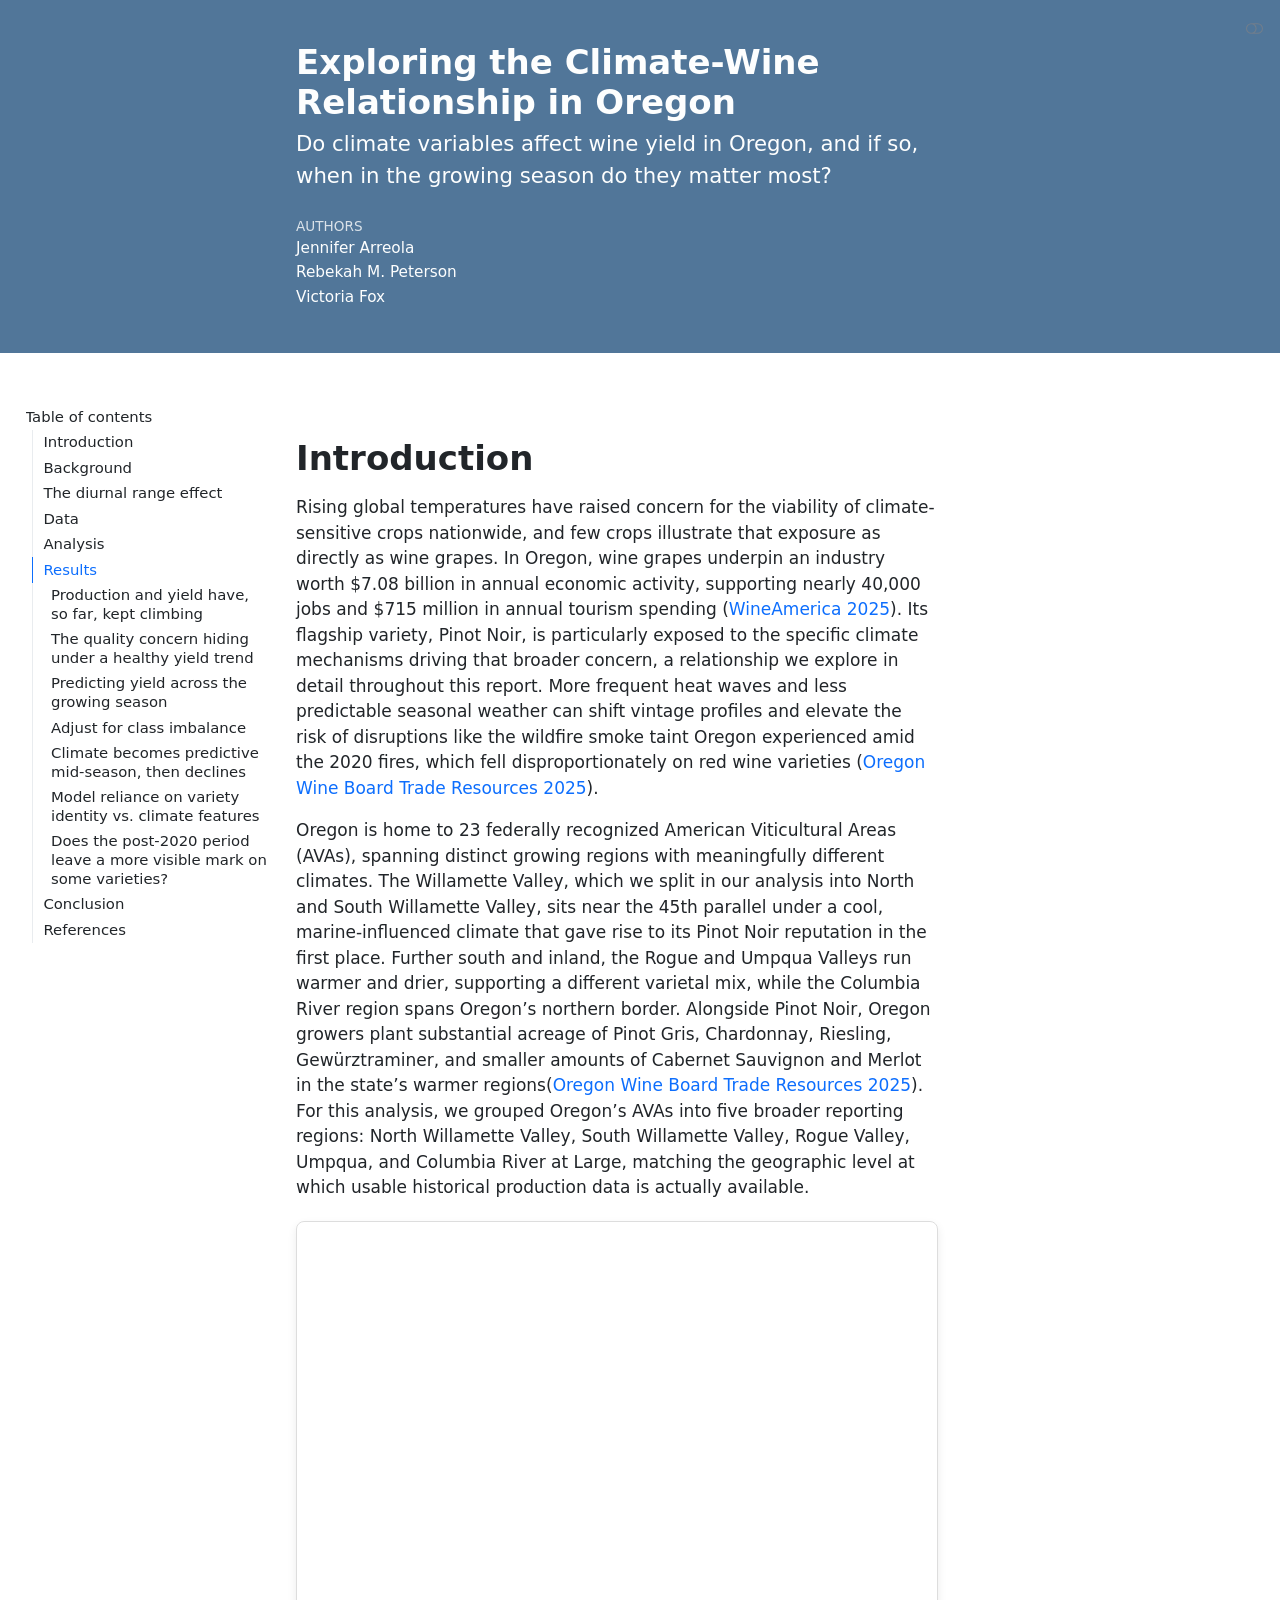
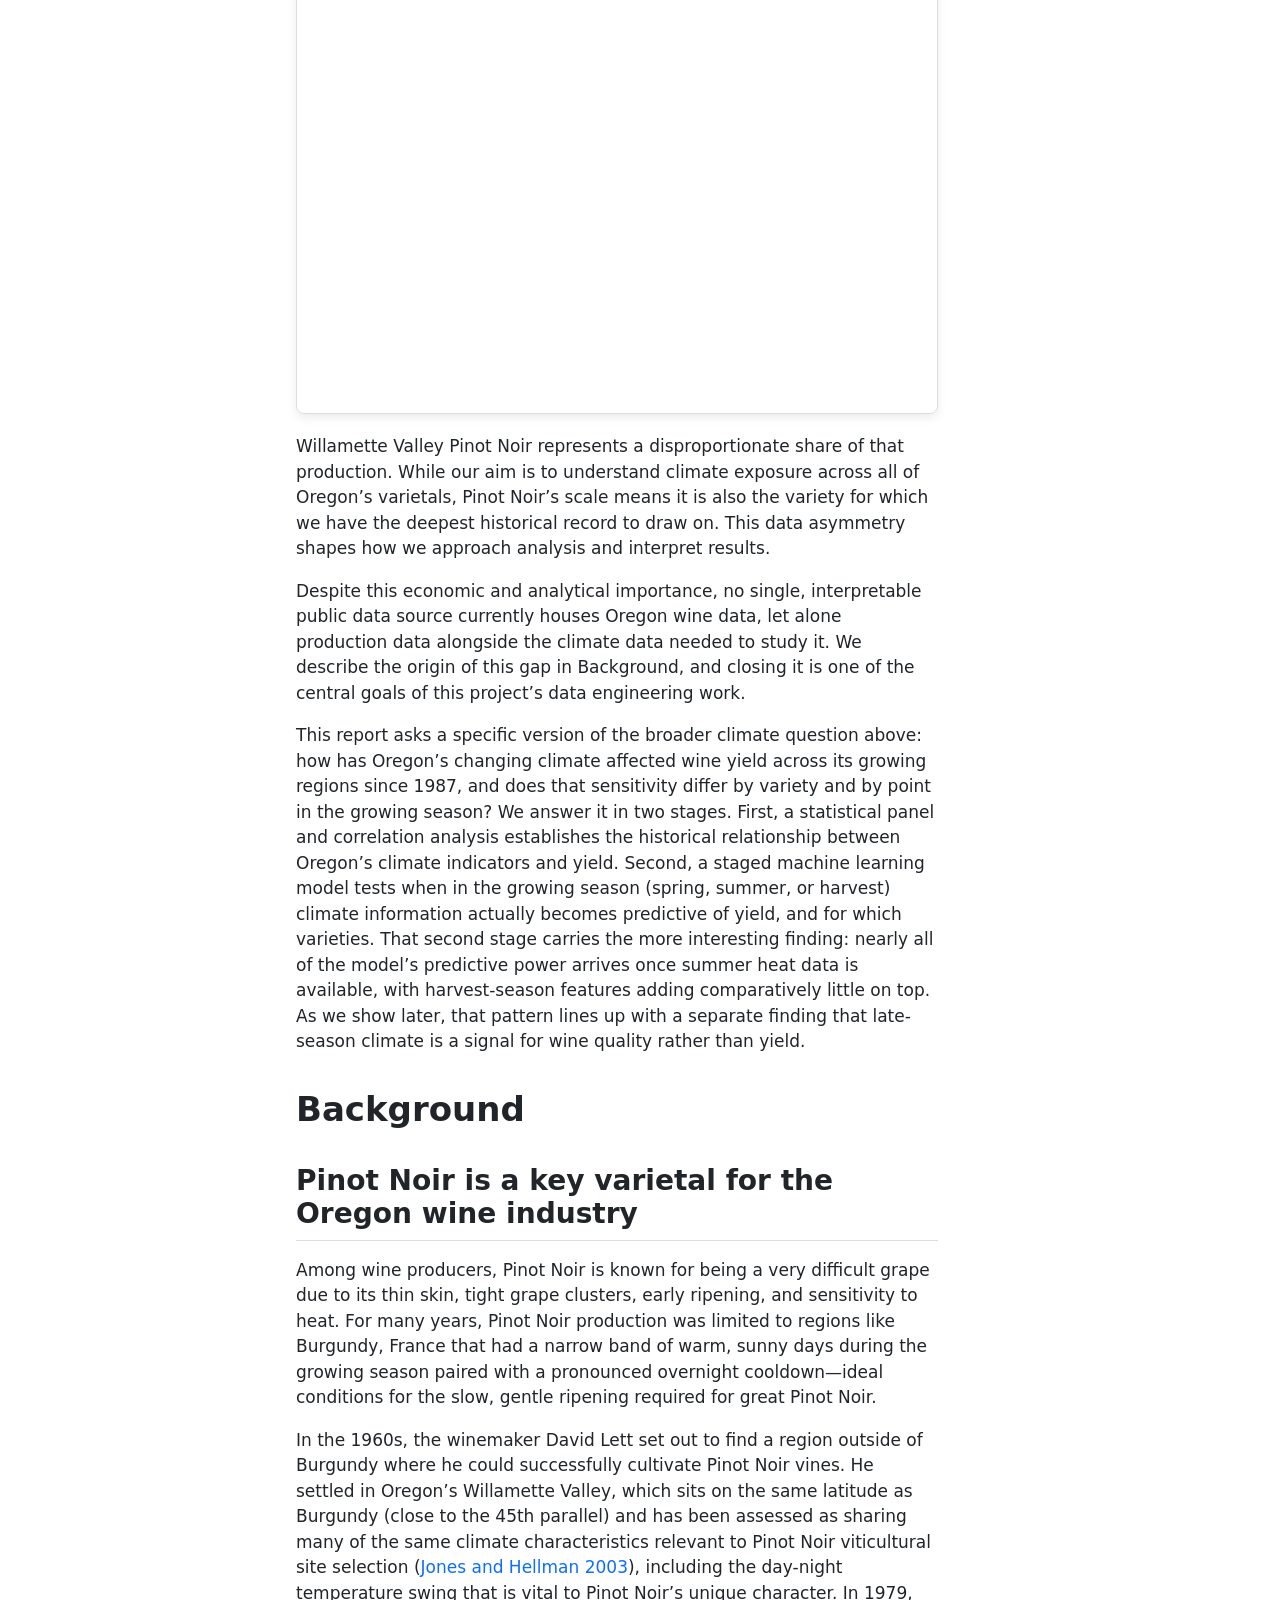
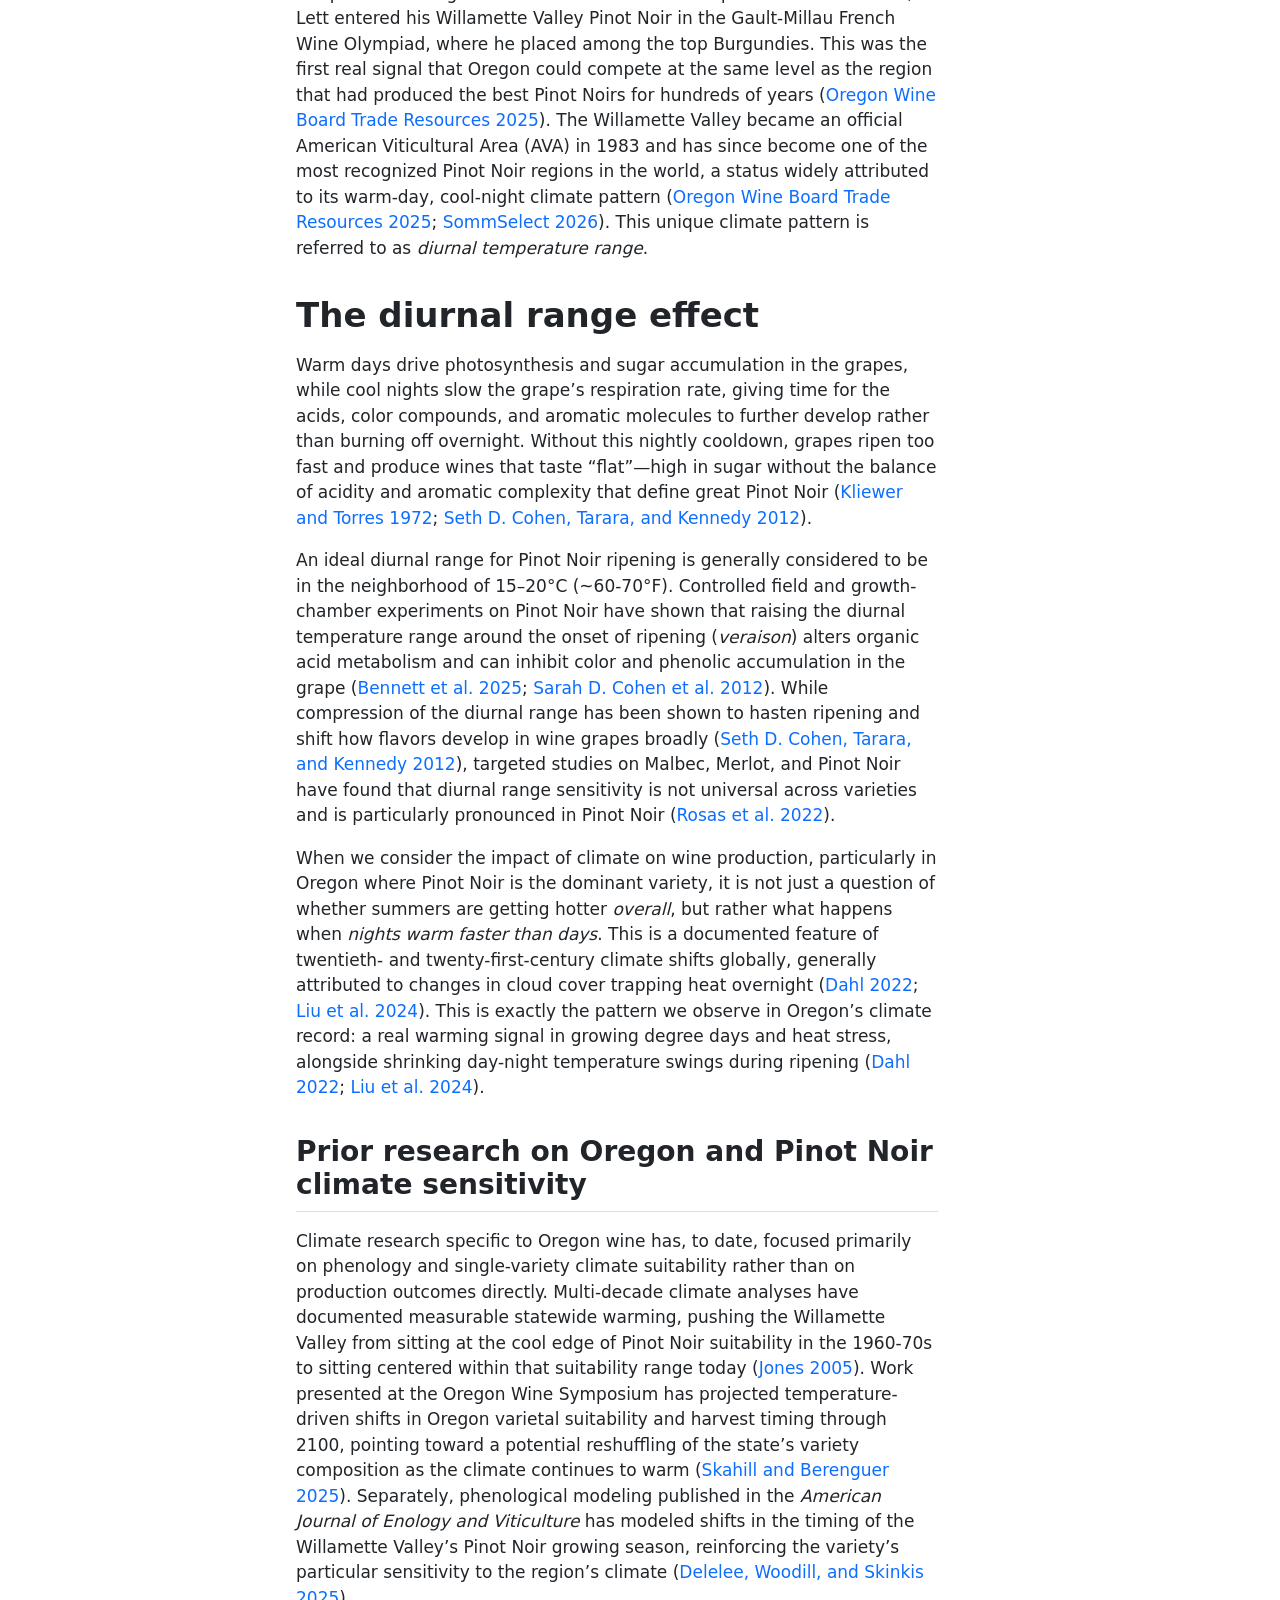
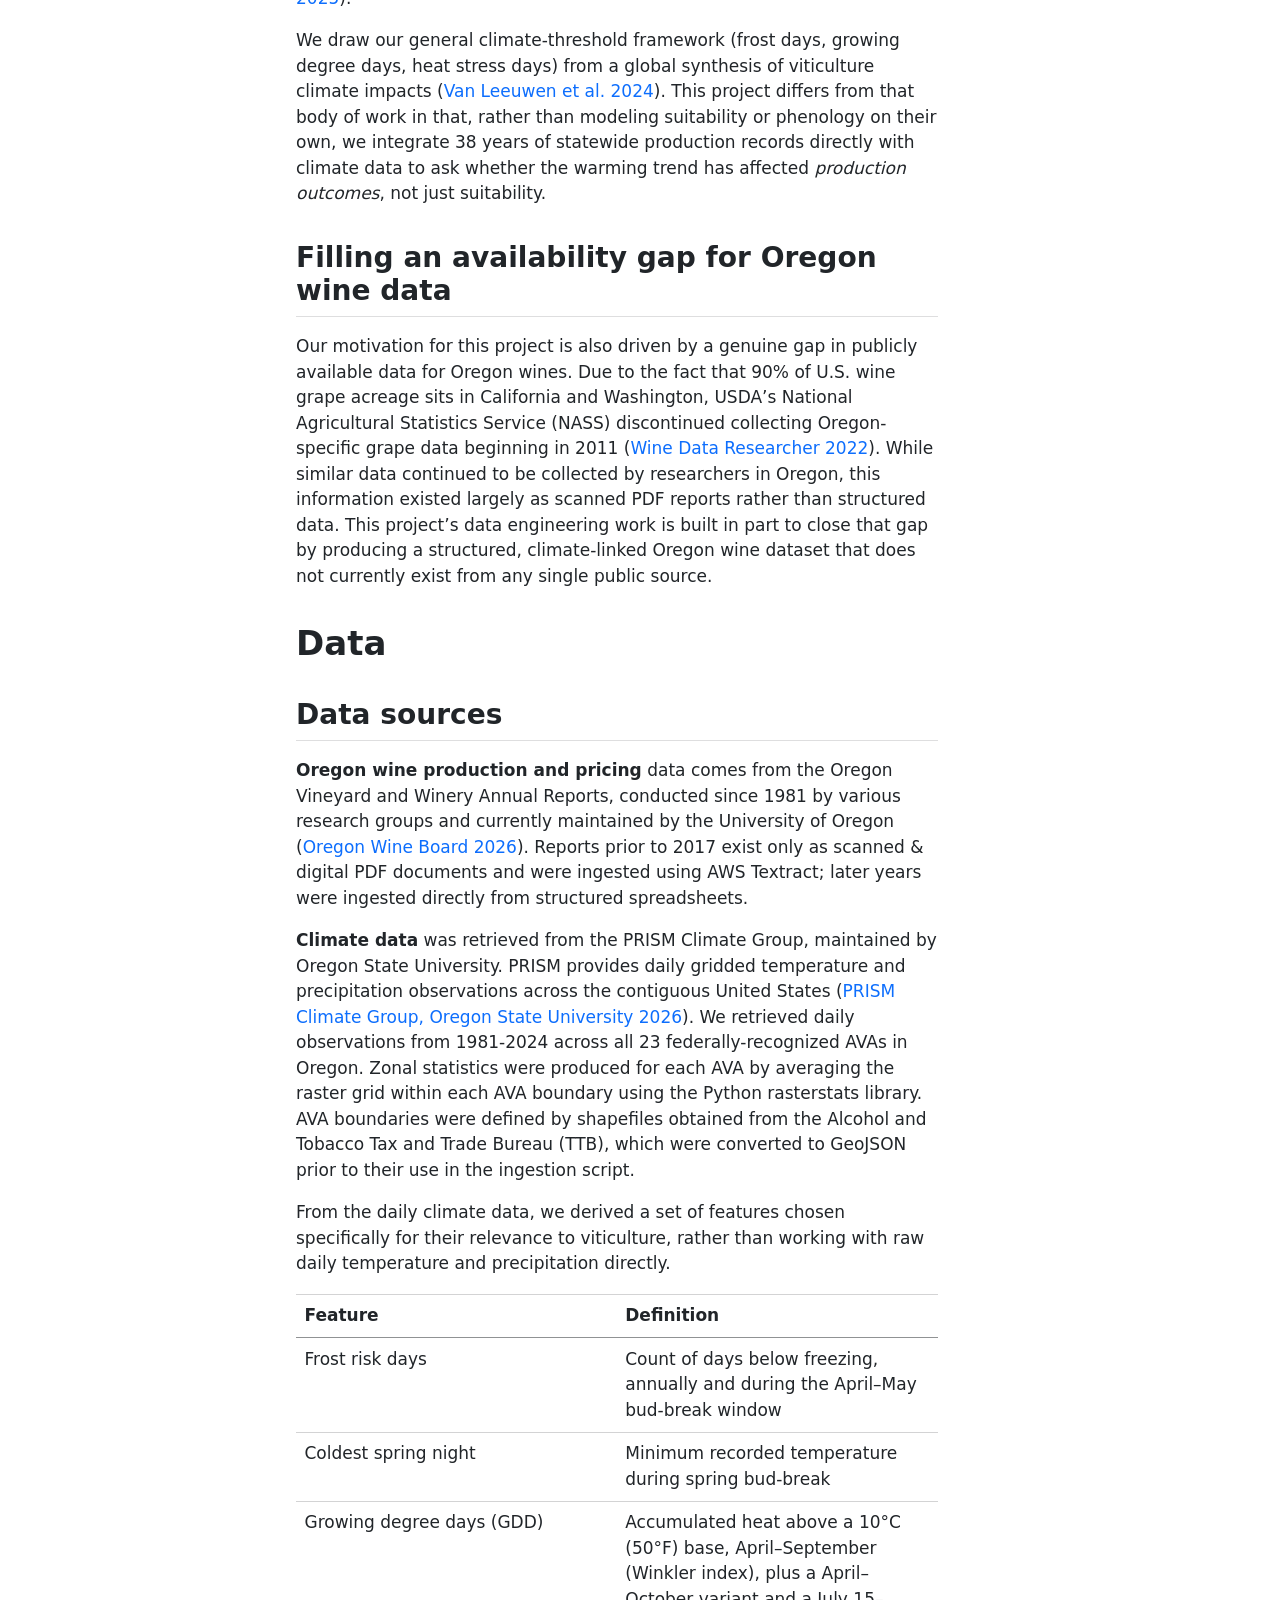
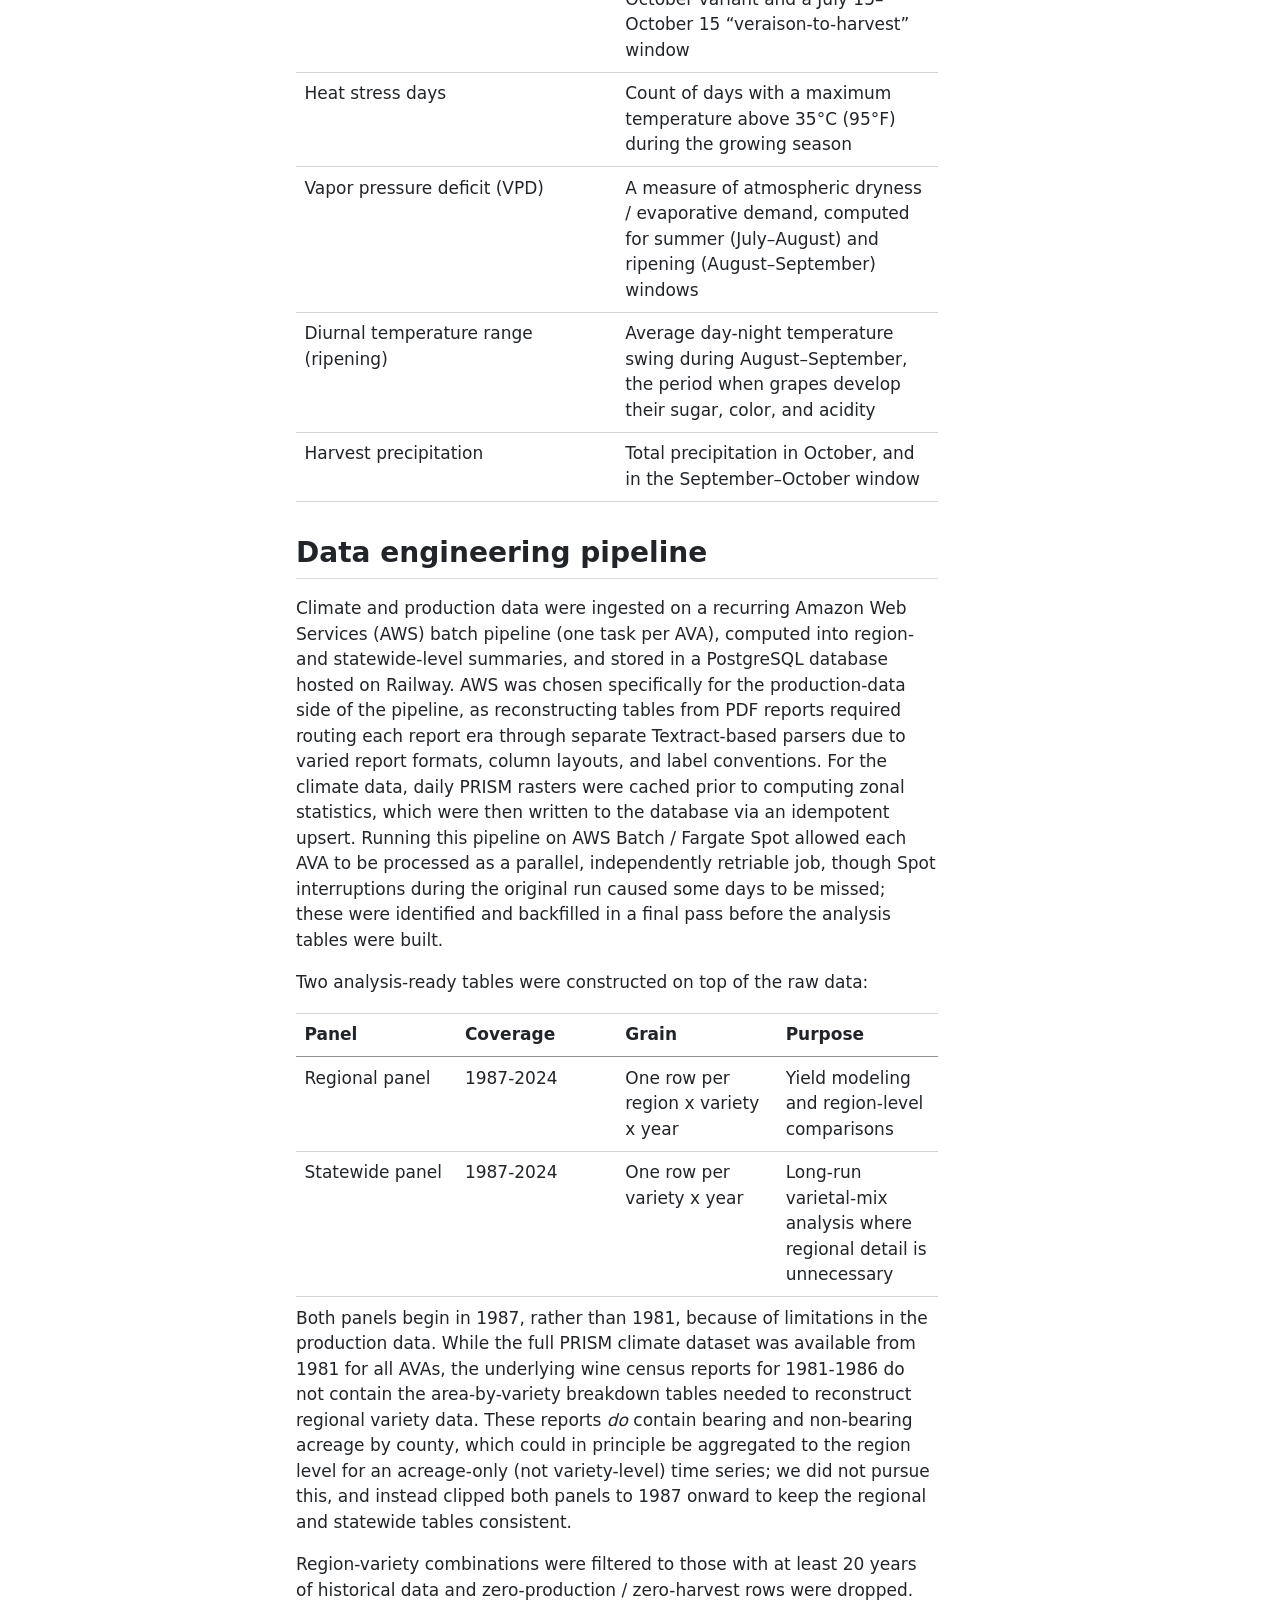
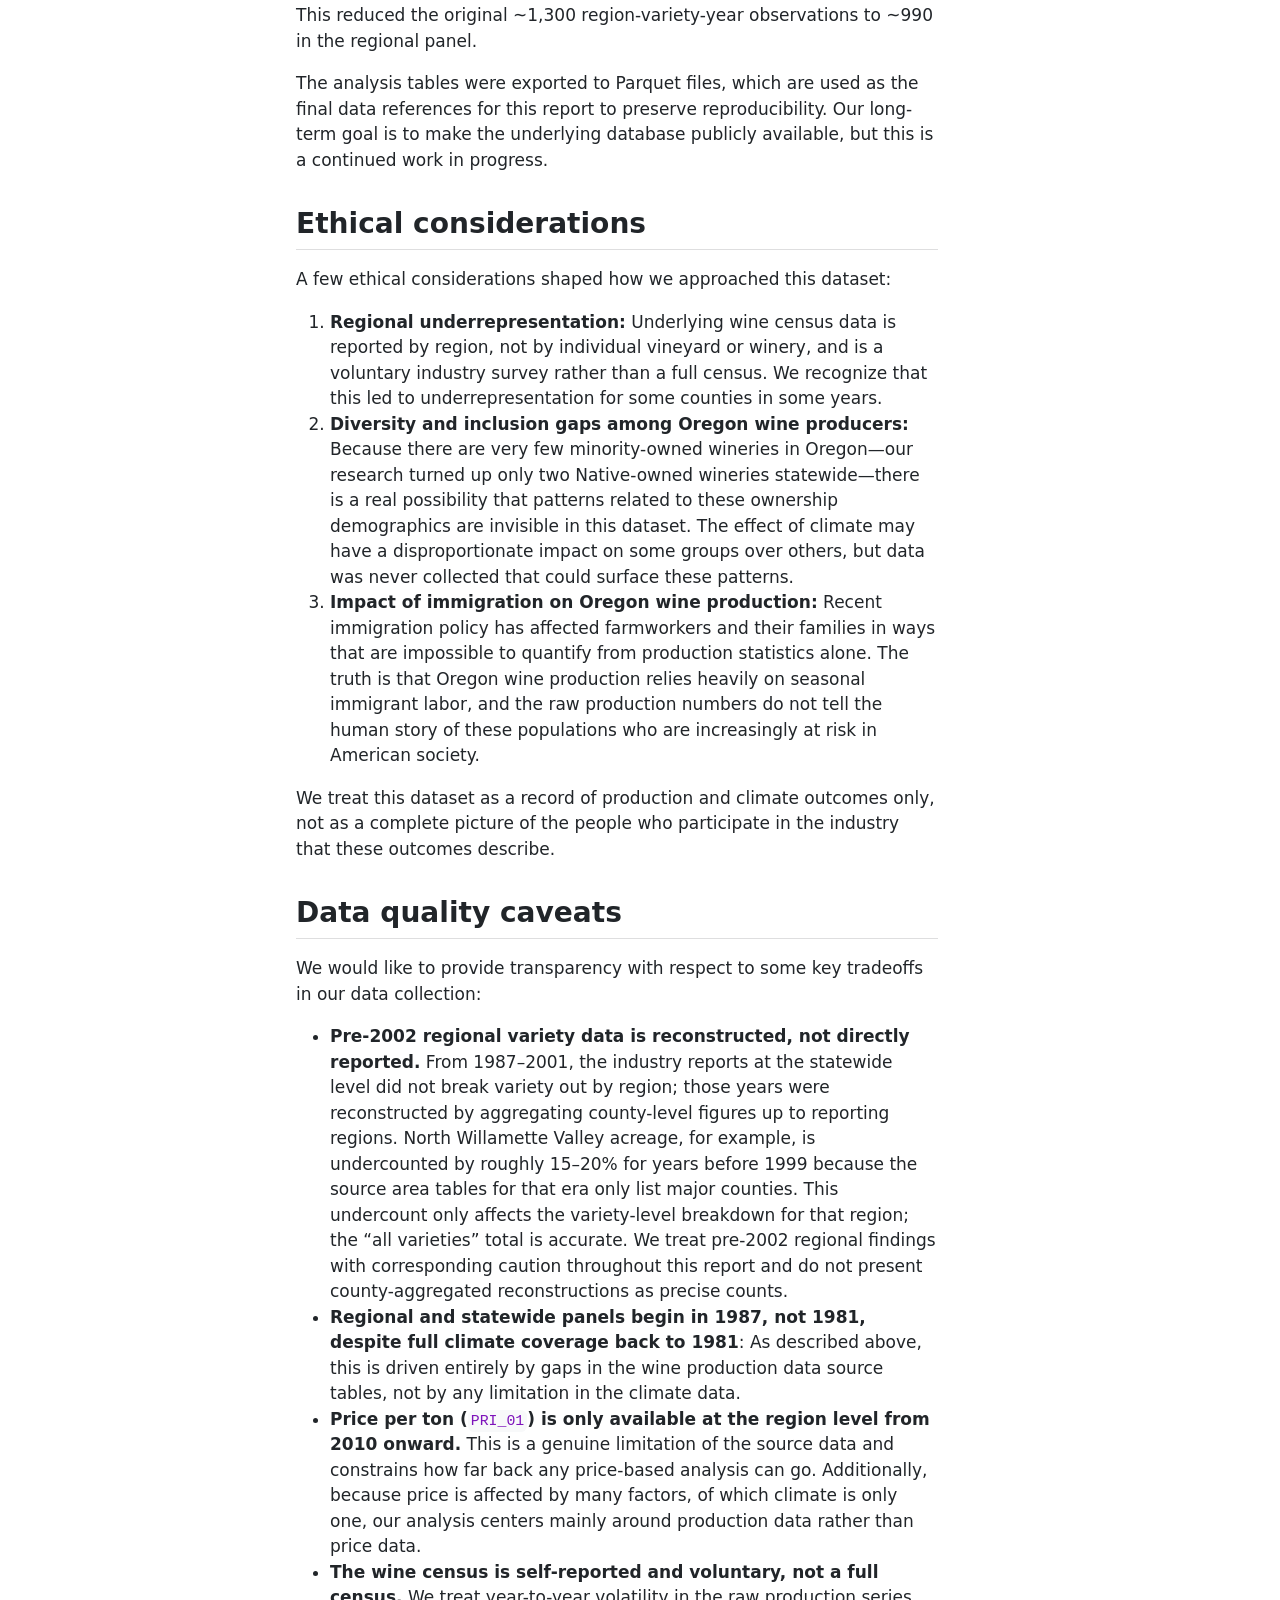
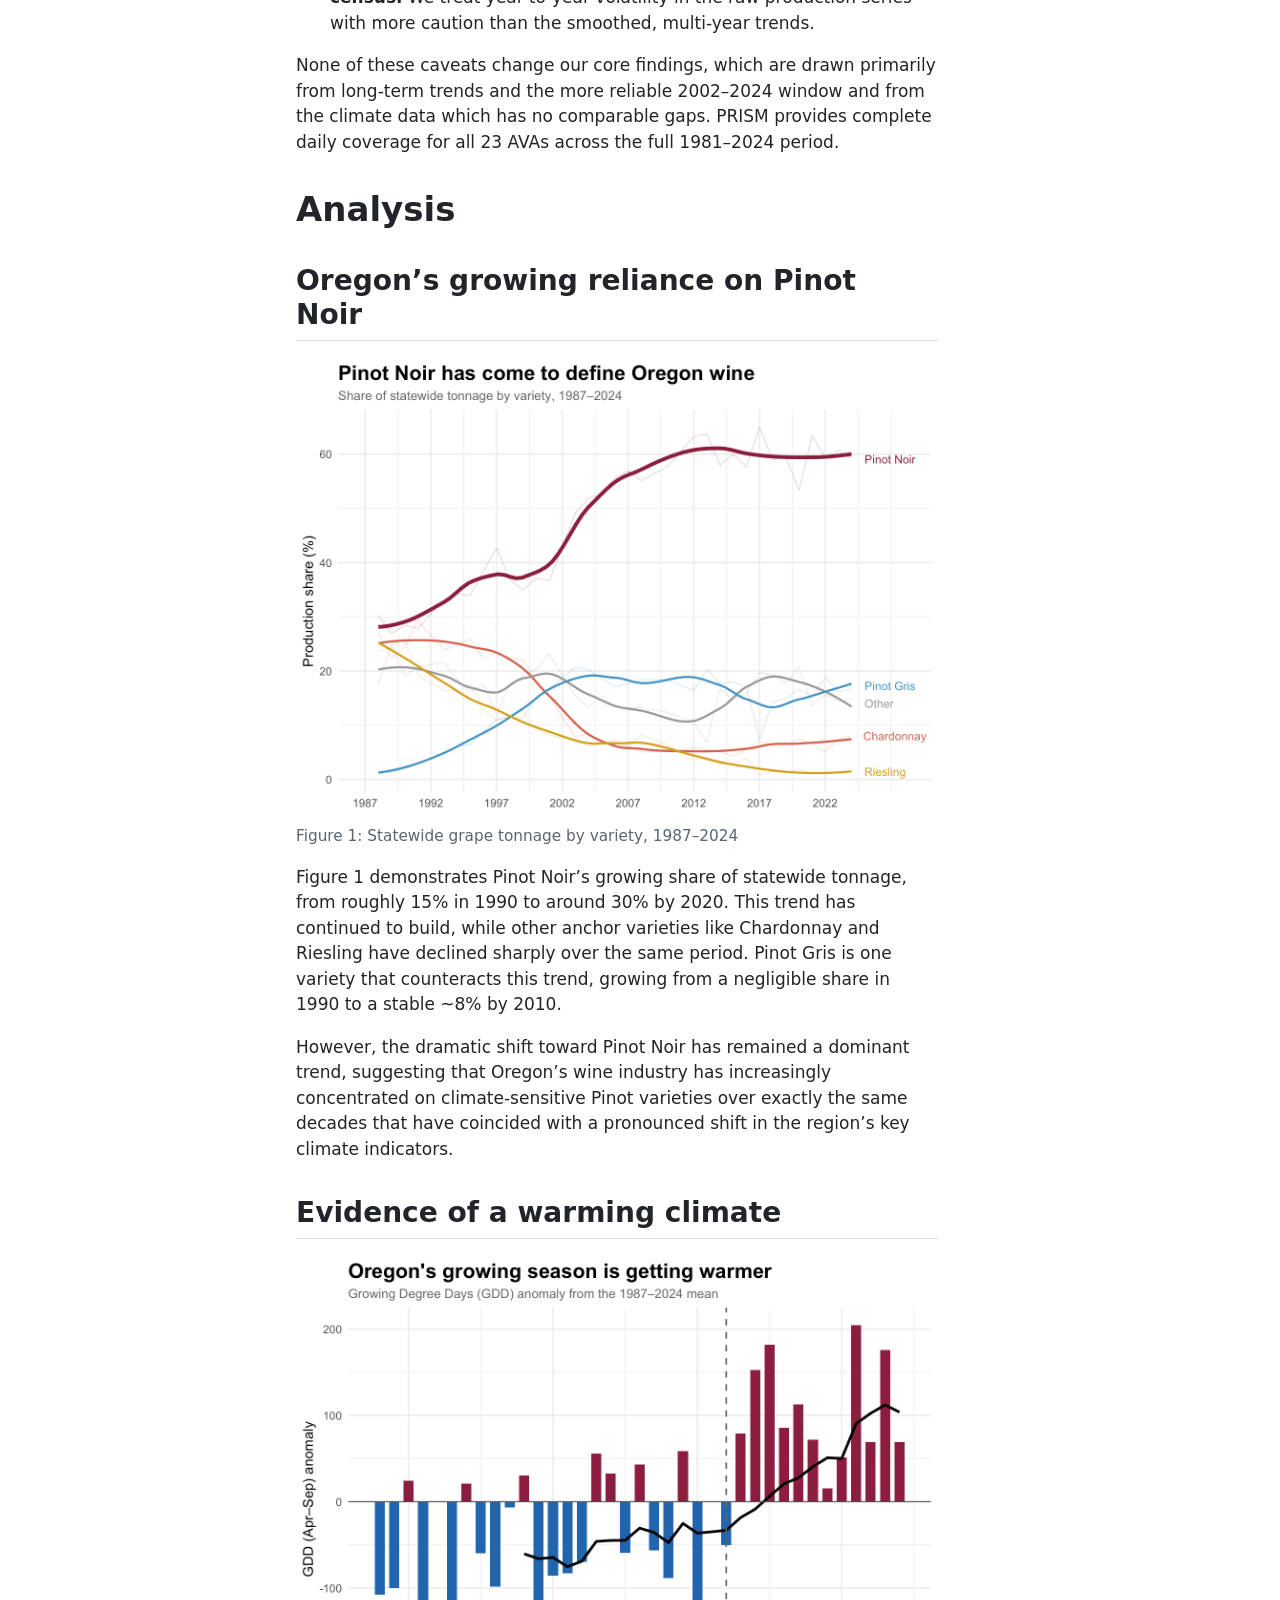
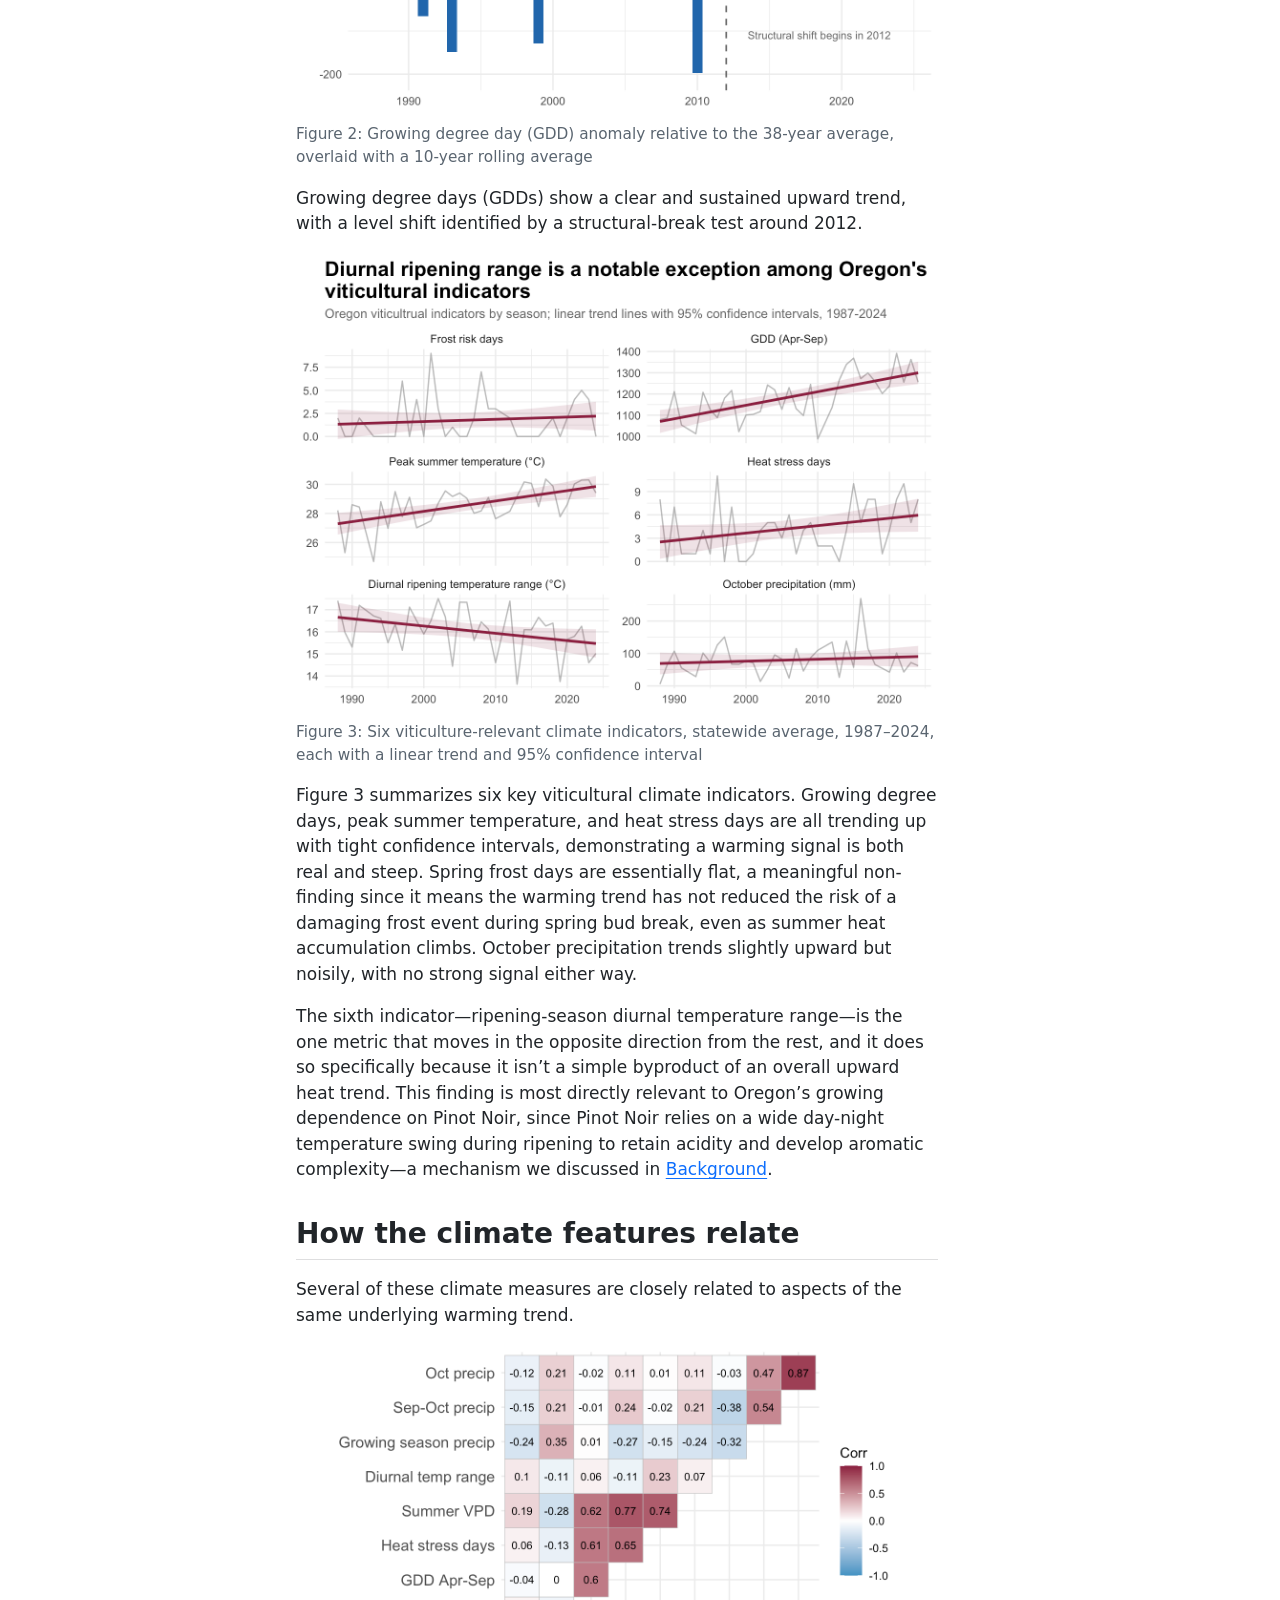
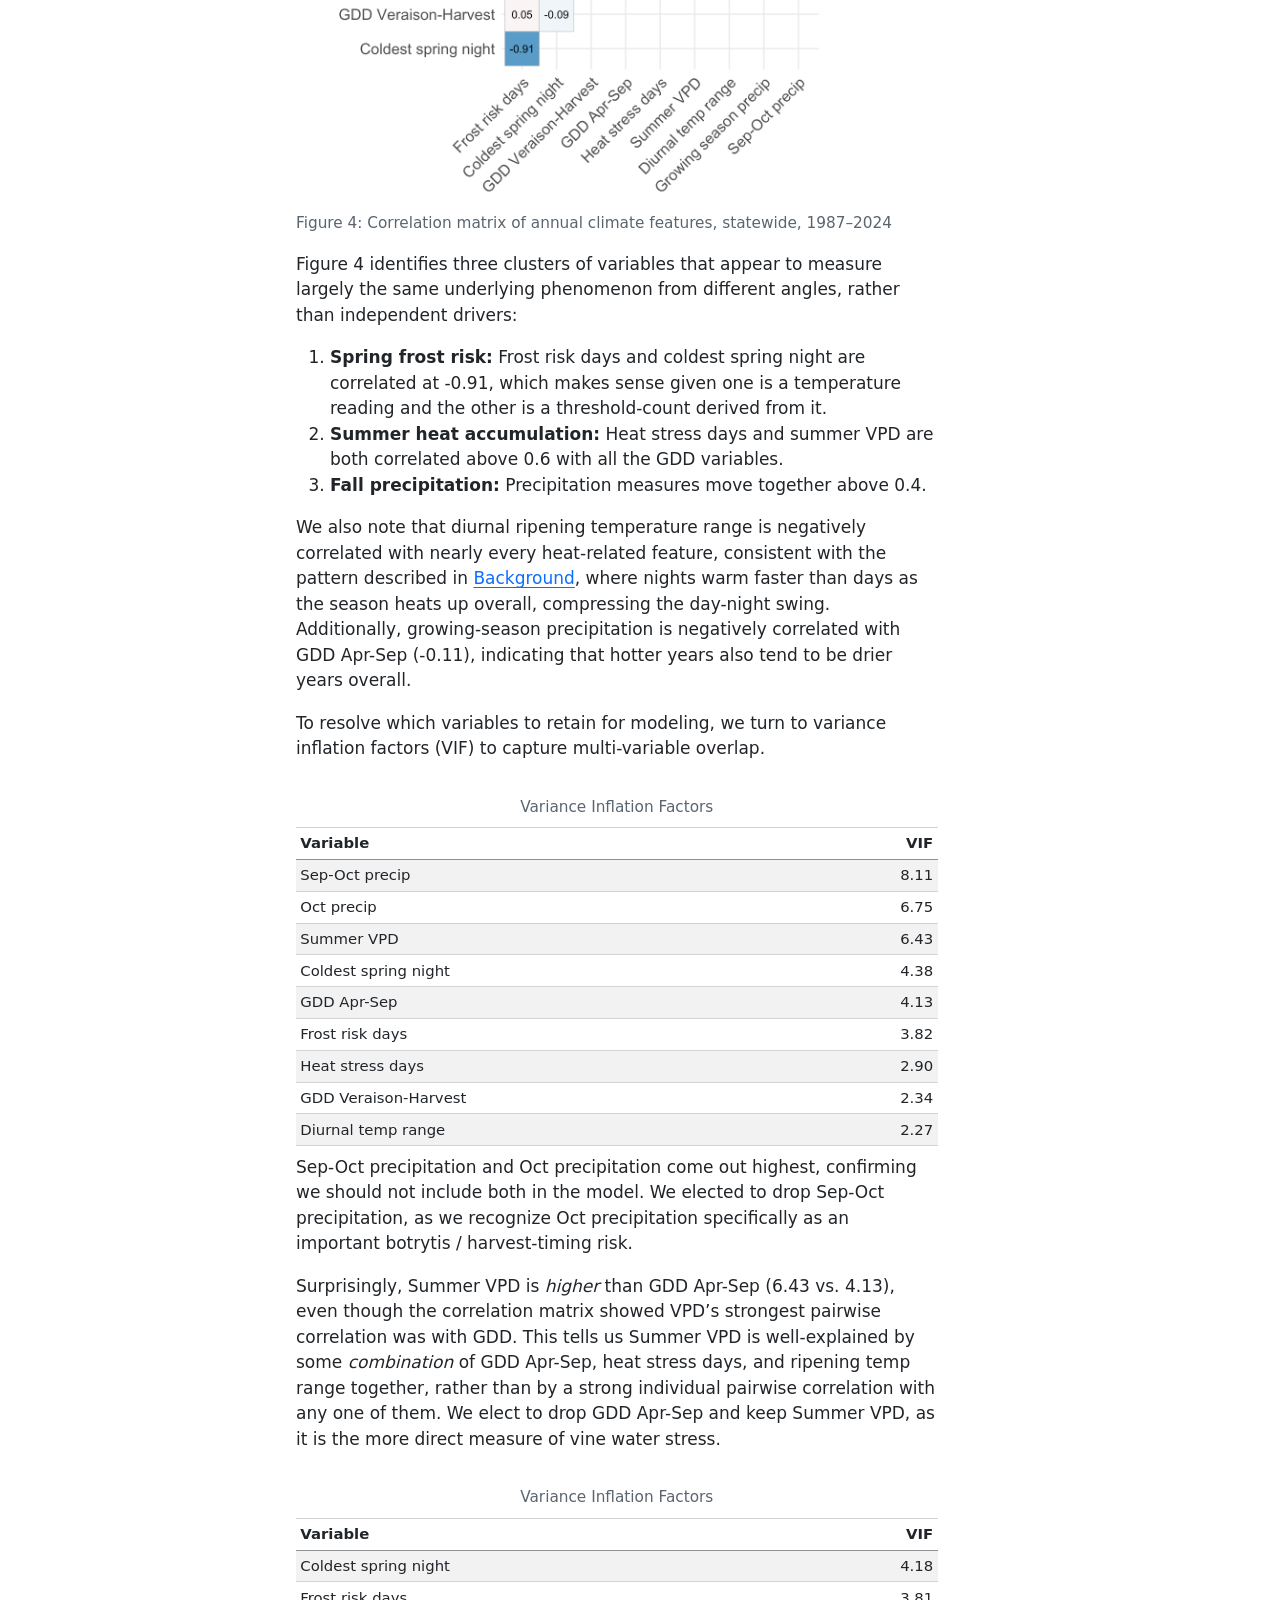
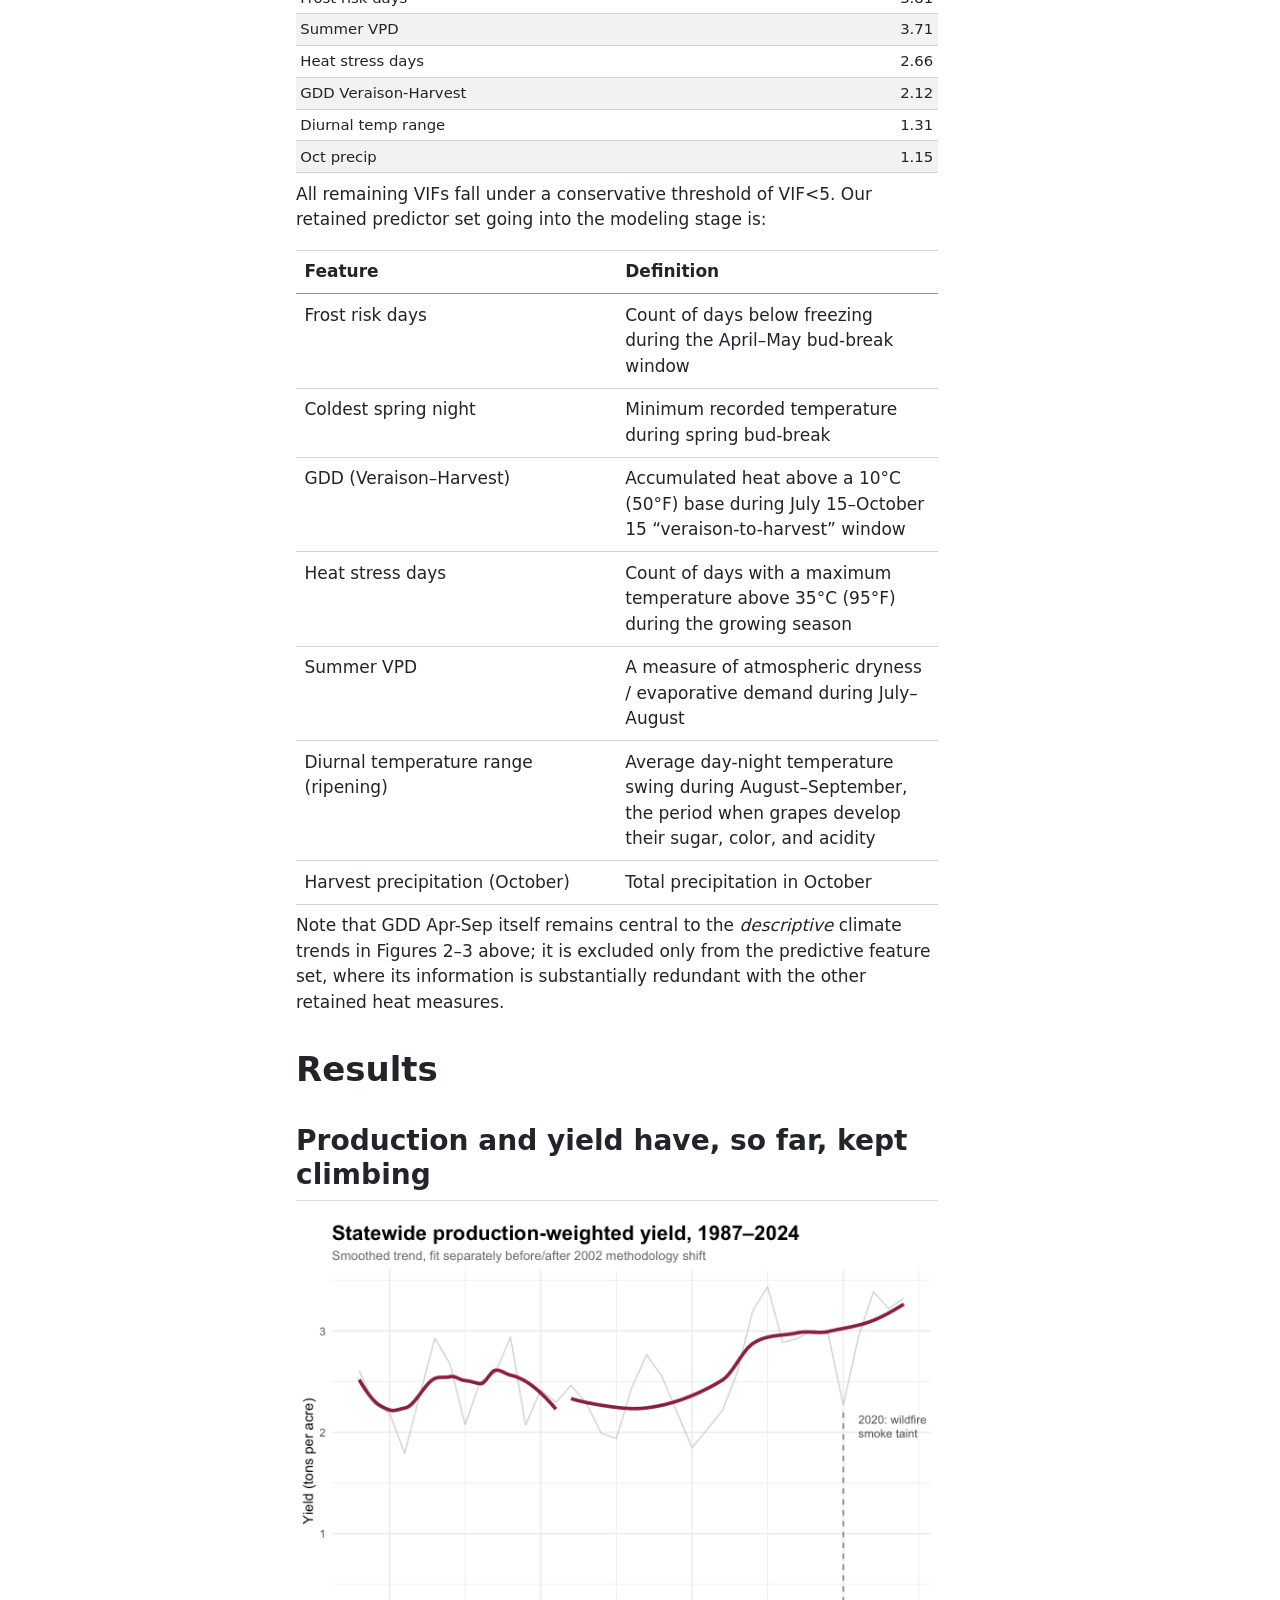
==== commit 5a16b01c: "chore: re-render with fixed spelling and grammar" ====
--- a/_output/index.html
+++ b/_output/index.html
@@ -370,7 +370,7 @@
 <section id="the-diurnal-range-effect" class="level1">
 <h1>The diurnal range effect</h1>
 <p>Warm days drive photosynthesis and sugar accumulation in the grapes, while cool nights slow the grape’s respiration rate, giving time for the acids, color compounds, and aromatic molecules to further develop rather than burning off overnight. Without this nightly cooldown, grapes ripen too fast and produce wines that taste “flat”—high in sugar without the balance of acidity and aromatic complexity that define great Pinot Noir <span class="citation" data-cites="kliewer1972 ajev2012dtr">(<a href="#ref-kliewer1972" role="doc-biblioref">Kliewer and Torres 1972</a>; <a href="#ref-ajev2012dtr" role="doc-biblioref">Seth D. Cohen, Tarara, and Kennedy 2012</a>)</span>.</p>
-<p>An ideal diurnal range for Pinot Noir ripening is generally considered to be in the neighborhood of 15–20°C (~60-70°F). Controlled field and growth-chamber experiments on Pinot Noir have shown that raising the diurnal temperature range around the onset of ripening (<em>véraison</em>) alters organic acid metabolism and can inhibit color and phenolic accumulation in the grape <span class="citation" data-cites="frontiers2025bunchheating cohen2012jexpbot">(<a href="#ref-frontiers2025bunchheating" role="doc-biblioref">Bennett et al. 2025</a>; <a href="#ref-cohen2012jexpbot" role="doc-biblioref">Sarah D. Cohen et al. 2012</a>)</span>. While compression of the diurnal range has been shown to hasten ripening and shift how flavors develop in wine grapes broadly <span class="citation" data-cites="ajev2012dtr">(<a href="#ref-ajev2012dtr" role="doc-biblioref">Seth D. Cohen, Tarara, and Kennedy 2012</a>)</span>, targeted studies on Malbec, Merlot, and Pinot Noir have found that diurnal range sensitivity is not universal across varieties and is particularly pronounced in Pinot Noir <span class="citation" data-cites="pmc2022highTemp">(<a href="#ref-pmc2022highTemp" role="doc-biblioref">Rosas et al. 2022</a>)</span>.</p>
+<p>An ideal diurnal range for Pinot Noir ripening is generally considered to be in the neighborhood of 15–20°C (~60-70°F). Controlled field and growth-chamber experiments on Pinot Noir have shown that raising the diurnal temperature range around the onset of ripening (<em>veraison</em>) alters organic acid metabolism and can inhibit color and phenolic accumulation in the grape <span class="citation" data-cites="frontiers2025bunchheating cohen2012jexpbot">(<a href="#ref-frontiers2025bunchheating" role="doc-biblioref">Bennett et al. 2025</a>; <a href="#ref-cohen2012jexpbot" role="doc-biblioref">Sarah D. Cohen et al. 2012</a>)</span>. While compression of the diurnal range has been shown to hasten ripening and shift how flavors develop in wine grapes broadly <span class="citation" data-cites="ajev2012dtr">(<a href="#ref-ajev2012dtr" role="doc-biblioref">Seth D. Cohen, Tarara, and Kennedy 2012</a>)</span>, targeted studies on Malbec, Merlot, and Pinot Noir have found that diurnal range sensitivity is not universal across varieties and is particularly pronounced in Pinot Noir <span class="citation" data-cites="pmc2022highTemp">(<a href="#ref-pmc2022highTemp" role="doc-biblioref">Rosas et al. 2022</a>)</span>.</p>
 <p>When we consider the impact of climate on wine production, particularly in Oregon where Pinot Noir is the dominant variety, it is not just a question of whether summers are getting hotter <em>overall</em>, but rather what happens when <em>nights warm faster than days</em>. This is a documented feature of twentieth- and twenty-first-century climate shifts globally, generally attributed to changes in cloud cover trapping heat overnight <span class="citation" data-cites="ucs2022nights liu2024dtr">(<a href="#ref-ucs2022nights" role="doc-biblioref">Dahl 2022</a>; <a href="#ref-liu2024dtr" role="doc-biblioref">Liu et al. 2024</a>)</span>. This is exactly the pattern we observe in Oregon’s climate record: a real warming signal in growing degree days and heat stress, alongside shrinking day-night temperature swings during ripening <span class="citation" data-cites="ucs2022nights liu2024dtr">(<a href="#ref-ucs2022nights" role="doc-biblioref">Dahl 2022</a>; <a href="#ref-liu2024dtr" role="doc-biblioref">Liu et al. 2024</a>)</span>.</p>
 <section id="prior-research-on-oregon-and-pinot-noir-climate-sensitivity" class="level2">
 <h2 class="anchored" data-anchor-id="prior-research-on-oregon-and-pinot-noir-climate-sensitivity">Prior research on Oregon and Pinot Noir climate sensitivity</h2>
@@ -411,7 +411,7 @@
 </tr>
 <tr class="odd">
 <td>Growing degree days (GDD)</td>
-<td>Accumulated heat above a 10°C (50°F) base, April–September (Winkler index), plus a April–October variant and a July 15–October 15 “véraison-to-harvest” window</td>
+<td>Accumulated heat above a 10°C (50°F) base, April–September (Winkler index), plus a April–October variant and a July 15–October 15 “veraison-to-harvest” window</td>
 </tr>
 <tr class="even">
 <td>Heat stress days</td>
@@ -607,7 +607,7 @@
 </table>
 </div>
 </div>
-<p>Sep-Oct precipitation and Oct precipitation come out highest, confirming we should not include both in the model. We elected to drop Sep-Oct precipitation, as we recognize Oct precipiatation specifically as an important botrytis / harvest-timing risk.</p>
+<p>Sep-Oct precipitation and Oct precipitation come out highest, confirming we should not include both in the model. We elected to drop Sep-Oct precipitation, as we recognize Oct precipitation specifically as an important botrytis / harvest-timing risk.</p>
 <p>Surprisingly, Summer VPD is <em>higher</em> than GDD Apr-Sep (6.43 vs.&nbsp;4.13), even though the correlation matrix showed VPD’s strongest pairwise correlation was with GDD. This tells us Summer VPD is well-explained by some <em>combination</em> of GDD Apr-Sep, heat stress days, and ripening temp range together, rather than by a strong individual pairwise correlation with any one of them. We elect to drop GDD Apr-Sep and keep Summer VPD, as it is the more direct measure of vine water stress.</p>
 <div class="cell">
 <div class="cell-output-display">
@@ -674,8 +674,8 @@
 <td>Minimum recorded temperature during spring bud-break</td>
 </tr>
 <tr class="odd">
-<td>GDD (Véraison–Harvest)</td>
-<td>Accumulated heat above a 10°C (50°F) base during July 15–October 15 “véraison-to-harvest” window</td>
+<td>GDD (Veraison–Harvest)</td>
+<td>Accumulated heat above a 10°C (50°F) base during July 15–October 15 “veraison-to-harvest” window</td>
 </tr>
 <tr class="even">
 <td>Heat stress days</td>
@@ -728,7 +728,7 @@
 <p>We see a dramatic dip in Pinot Noir yield in 2020 while Pinot Gris and Chardonnay barely register the disruption comparatively. This selective impact is consistent with wildfire smoke taint, which binds more readily to red wine grapes because of their extended skin-contact fermentation process than to white wine production; anecdotally, 2020 also drove some producers toward “white Pinot” as a workaround, itself a sign of the industry’s adaptive capacity.</p>
 <p>All varieties rebound to new all-time highs within three years. Indeed, outside of that one disrupted year, yield for Pinot Noir and the other key varieties has held steady or trended upward statewide, and the same holds when the data is cut by region instead of variety in Figure 7 (below). The historical pattern demonstrates that, within the range of GDD and heat stress Oregon has experienced thus far, warmer conditions have generally corresponded with higher yields per acre across nearly every variety and region.</p>
 <p>However, this pattern is not uniform across varieties. Pinot Gris demonstrated the largest yield gain of the four key varieties (roughly a 35% increase), with Pinot Noir close behind (44%) and Chardonnay more modest (34%). In contrast, Riesling shows essentially no relationship between yield and warmth of the growing season (-2%). This could be attributed to the fact that its production is concentrated largely in the cooler North Willamette Valley that rarely experiences the warmer end of the state’s climate range.</p>
-<p>We also note that Pinot Gris’ rising share of statewide production (Figure 1) is attributable not not only to an increasing share of planted acres, but also because this variety appears to yield higher volumes in the warmer seasons that are becoming increasingly common in Oregon.</p>
+<p>We also note that Pinot Gris’ rising share of statewide production (Figure 1) is attributable not only to an increasing share of planted acres, but also because this variety appears to yield higher volumes in the warmer seasons that are becoming increasingly common in Oregon.</p>
 <div class="cell">
 <div class="cell-output-display">
 <div class="quarto-figure quarto-figure-center">
@@ -1144,7 +1144,7 @@
 <p>Figure 12 makes this tension concrete. The metric the industry measures and reports every year, yield, has moved in one direction. The metric that actually explains why Oregon built its reputation on Pinot Noir in the first place has moved in the other, and it does not appear anywhere in Oregon’s production statistics. Our machine learning results reinforce just how real that separation is: ripening diurnal range did not rank among the top five most important features for predicting yield at any stage of the growing season, including the harvest-stage model where it was directly available to the model as a feature. A grower, or a researcher, looking at yield alone has no reason to suspect anything has changed.</p>
 <p>That resilience is also not evenly distributed across varieties, and this is where the machine learning phase added something the statistical analysis alone could only gesture toward. When climate information was thin, in the spring-only model, the model fell back almost entirely on which variety it was predicting rather than on climate itself, direct evidence that variety identity, not climate, is the first-order determinant of yield outcomes at this stage of Oregon’s warming. Once summer climate features entered, growing degree days emerged as a genuine second contributor alongside variety, but variety identity remained the single most important feature at every stage we tested, spring, summer, and harvest alike. And the residual diagnostics showed that the varieties the model struggles to characterize, Cabernet Sauvignon, Merlot, and Pinot Blanc in particular, are disproportionately the state’s minor plantings. We have the least reliable climate-sensitivity evidence for exactly the varieties with the smallest foothold to begin with, and the thinnest historical record to learn from.</p>
 <p>Our post-2020 case study reinforces this same theme from a different angle, and complicates the simplest version of it. If weather were leaving a uniform mark across varieties, we would expect the variety our earlier analysis flagged as hit hardest by 2020 wildfire smoke, Pinot Noir, to also be the hardest for a climate model to explain across the recovery years that followed. It is not. Once the window widens to 2020 through 2024, Pinot Noir’s yield is among the best-explained of any variety, and consistently better than a climate-only model would predict, evidence of a genuine recovery rather than a lingering instability. The varieties our summer model struggles with most across this same period, Pinot Blanc and Riesling, are not the ones the smoke-taint story would have predicted, and Pinot Blanc’s result rests on a sample too thin to weigh heavily on its own. Weather does appear to leave a more visible mark on some varieties than others, in other words, but not necessarily the ones a single dramatic year would lead us to expect, and not always for reasons a climate-and-variety model alone can identify.</p>
-<p>Read alongside the industry’s own documented response, an interesting picture emerges.Over three decades, the consolidation around Pinot Noir and the decline in Chardonnay and Riesling shares occurred over the same period that Oregon’s climate indicators shifted. Pinot Noir shows a moderate positive yield relationship with heat accumulation in our data, comparable to Pinot Gris and stronger than several other varieties, so nothing in our yield findings suggests this consolidation has come at a yield cost. But the diurnal-range finding is the one piece of evidence in this entire report that has not yet shown up in a production number, a leading indicator for a wine-quality risk that a yield-only model, ours included, is structurally unable to see.</p>
+<p>Read alongside the industry’s own documented response, an interesting picture emerges. Over three decades, the consolidation around Pinot Noir and the decline in Chardonnay and Riesling shares occurred over the same period that Oregon’s climate indicators shifted. Pinot Noir shows a moderate positive yield relationship with heat accumulation in our data, comparable to Pinot Gris and stronger than several other varieties, so nothing in our yield findings suggests this consolidation has come at a yield cost. But the diurnal-range finding is the one piece of evidence in this entire report that has not yet shown up in a production number, a leading indicator for a wine-quality risk that a yield-only model, ours included, is structurally unable to see.</p>
 <section id="limitations" class="level2">
 <h2 class="anchored" data-anchor-id="limitations">Limitations</h2>
 <p>Several limitations shape how far these findings should be read. Our usable machine learning sample, roughly 1,000 region-by-variety-year observations after filtering, is small enough that individual thin varieties carry real uncertainty even after correcting for class imbalance through inverse-frequency sample weighting; we verified this weighting scheme against the alternative of synthetic oversampling (SMOTE) and found it produced more consistent train and test distributions for this dataset. An R² below 0.07 at every stage means our model should be read as evidence about where and for which varieties climate signal is present in the yield record, not as a production-forecasting tool. Umpqua’s yield pattern, flat and among the lowest of any region despite being the third-warmest by growing degree days, remains unexplained by the climate variables in our dataset and is flagged rather than resolved. Because yield was our only modeled outcome, these results say nothing directly about price or the qualitative characteristics that matter most to Oregon’s fine wine reputation, a limitation that is itself consistent with, rather than in tension with, our finding that harvest-window features added no predictive value for yield specifically.</p>
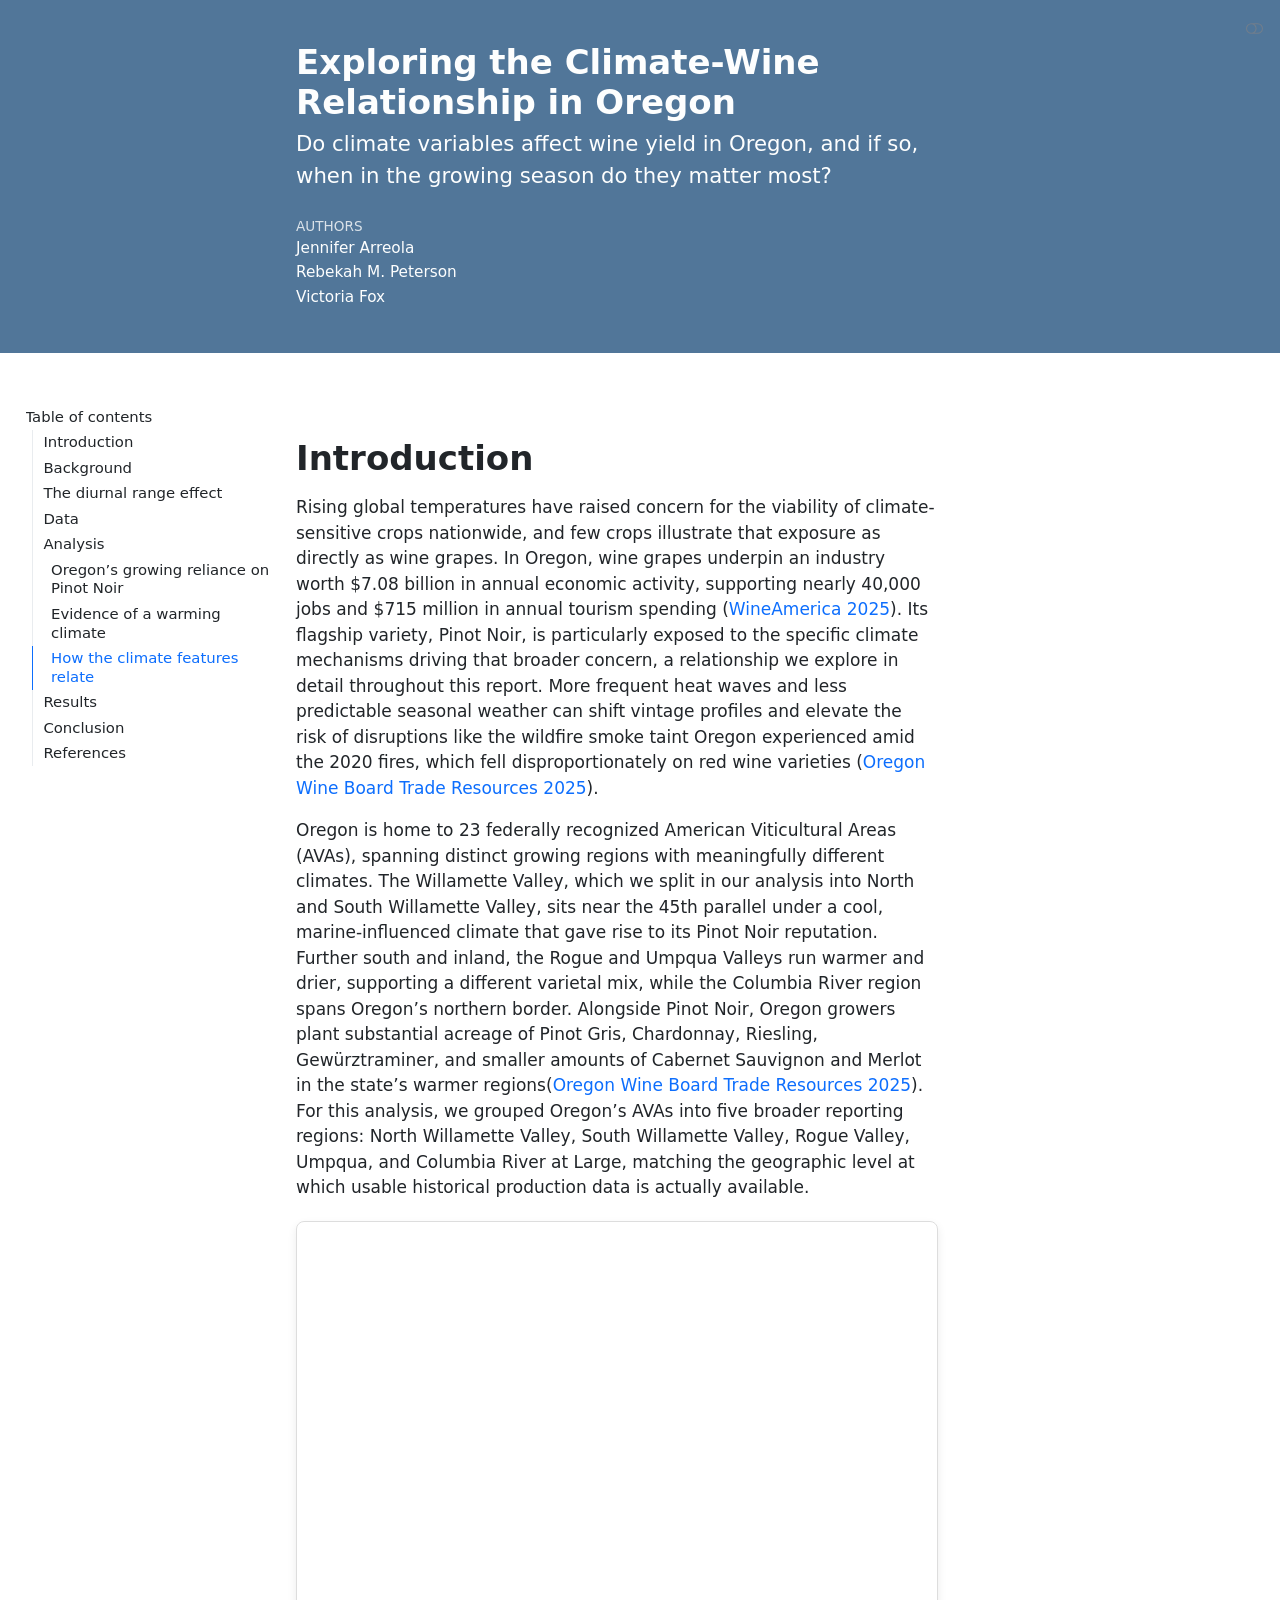
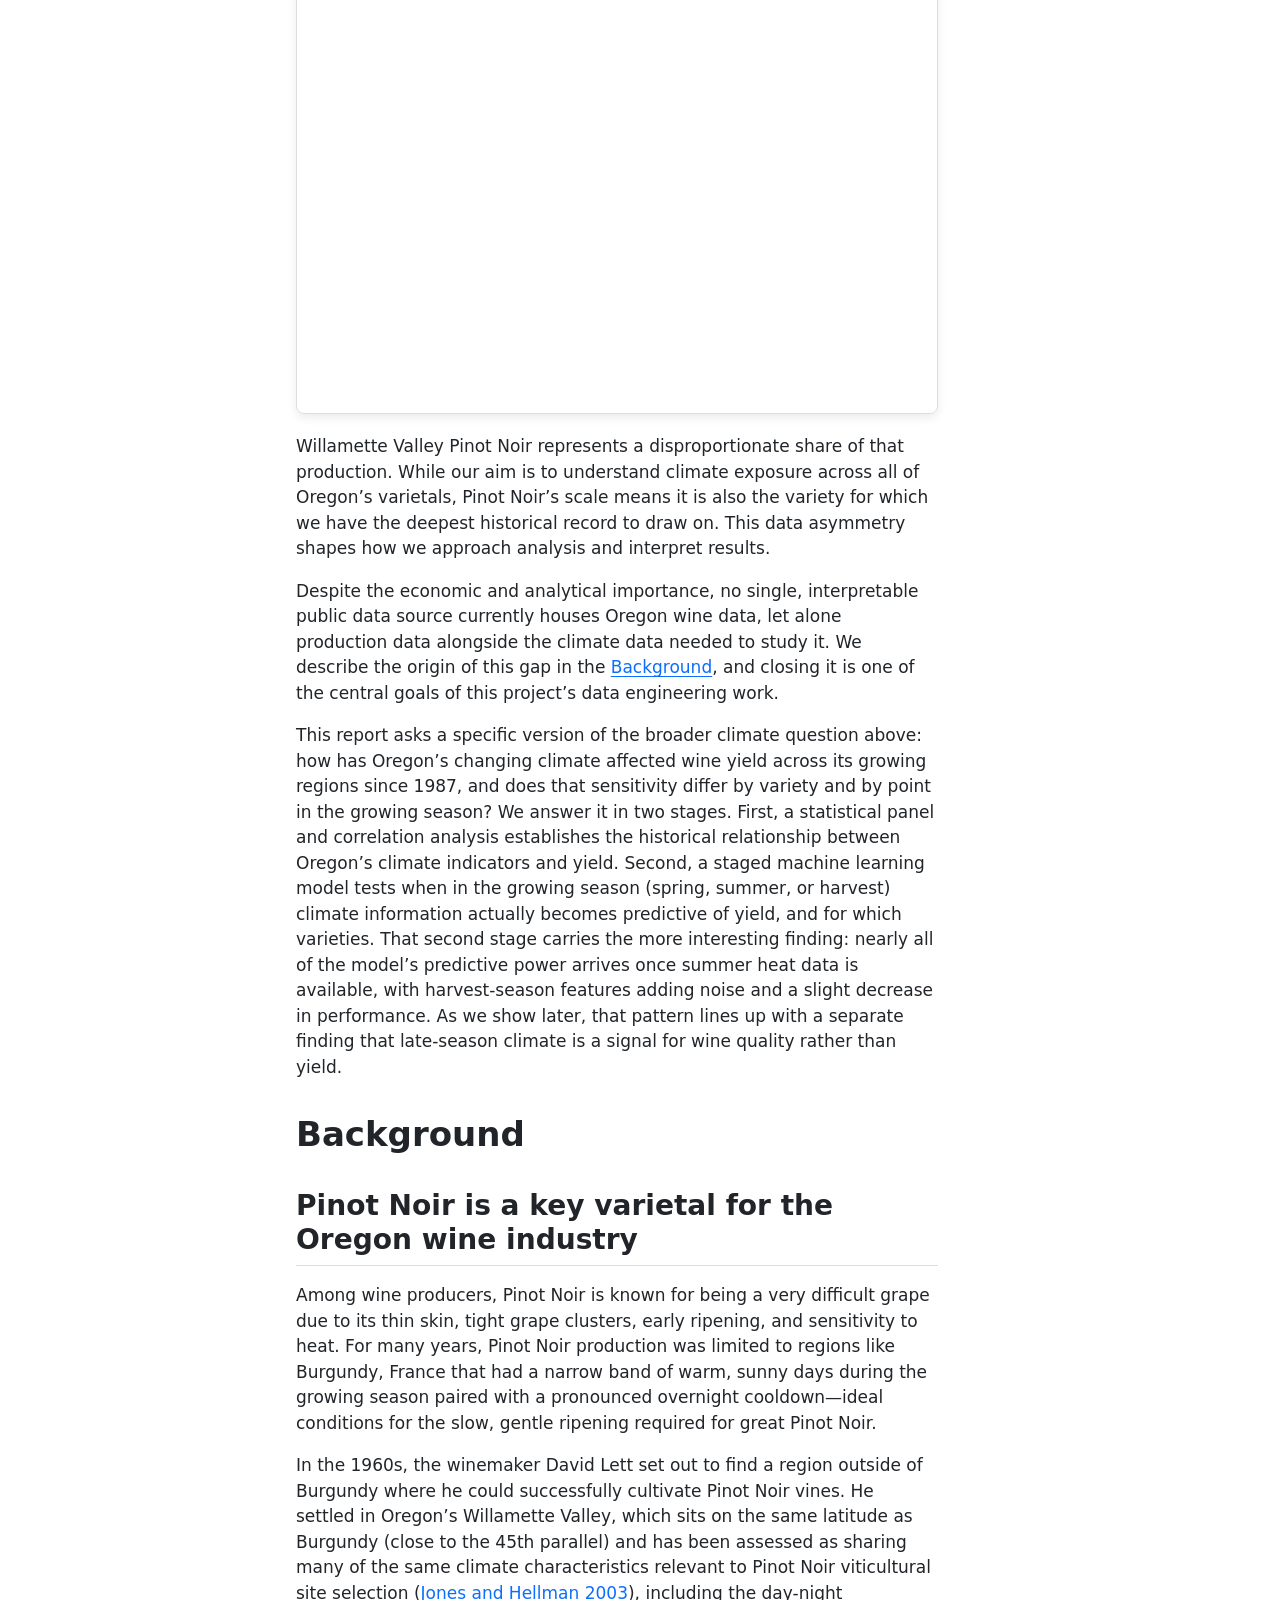
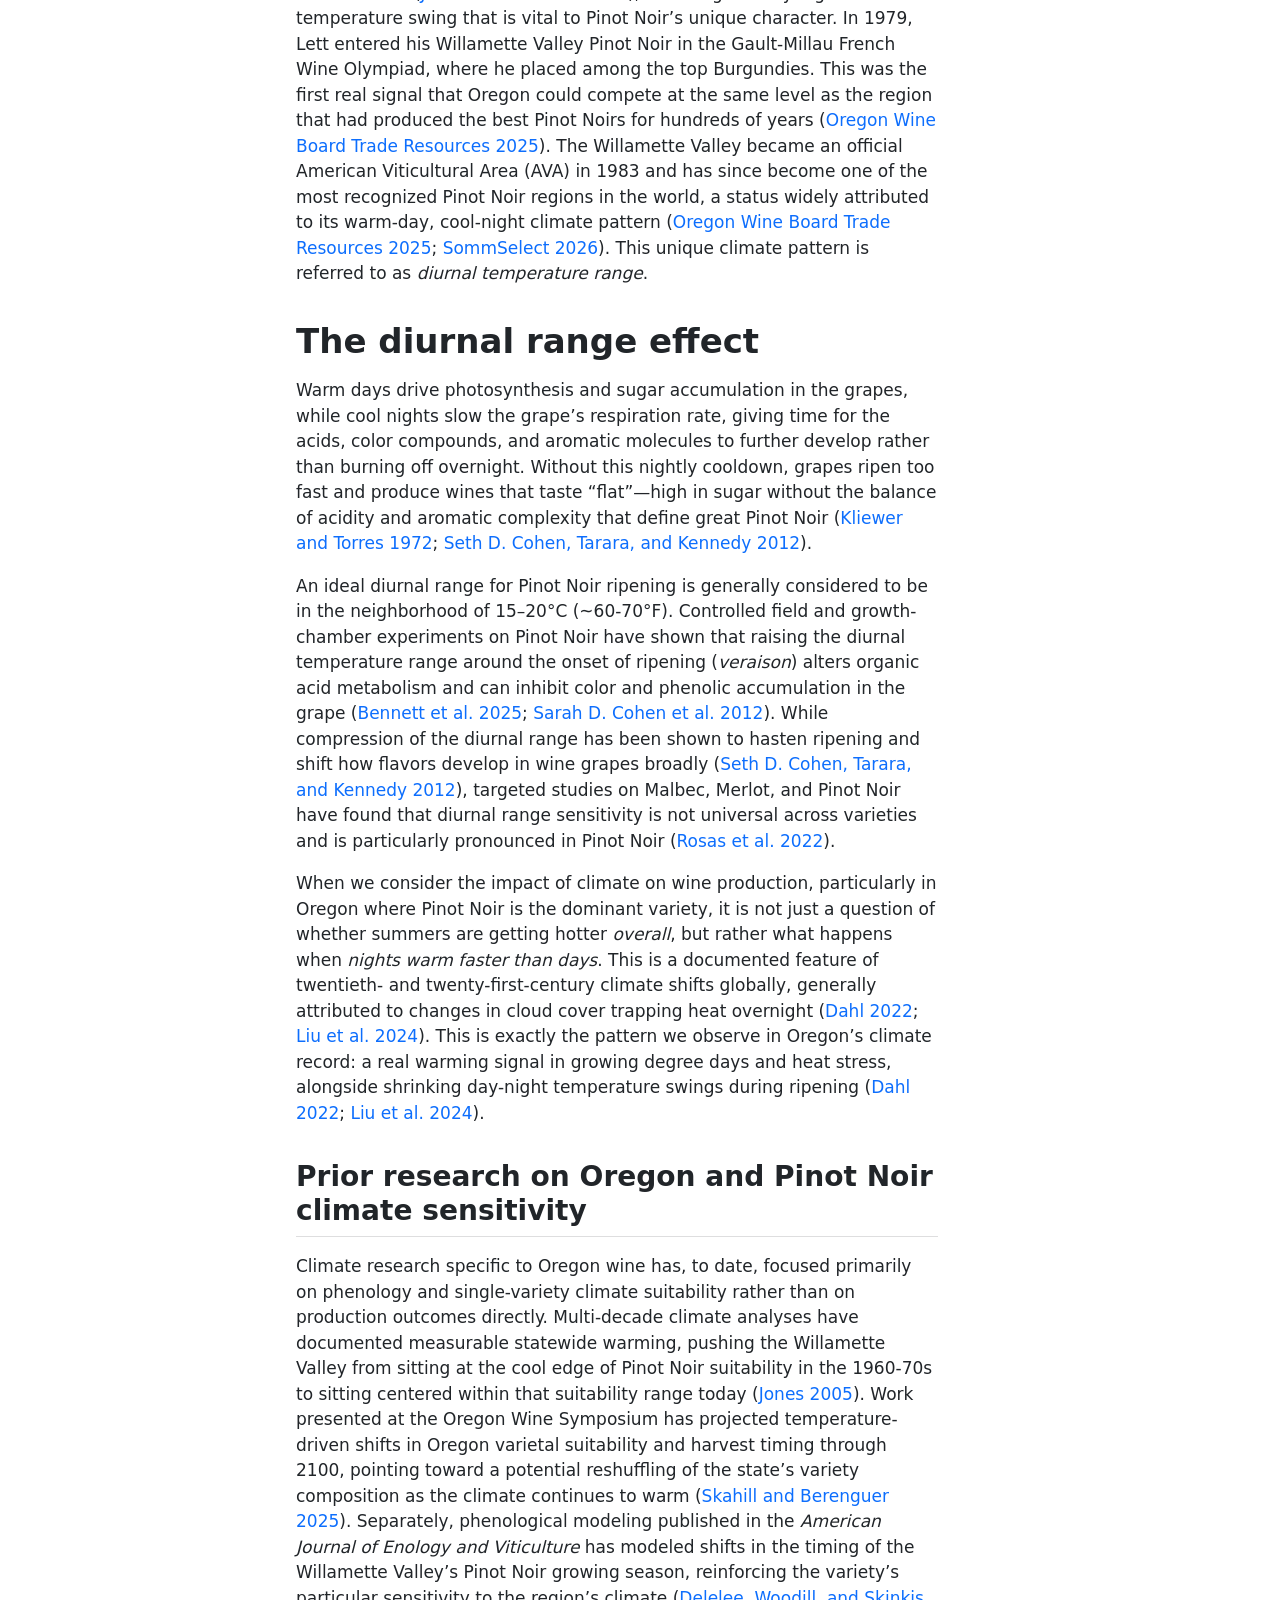
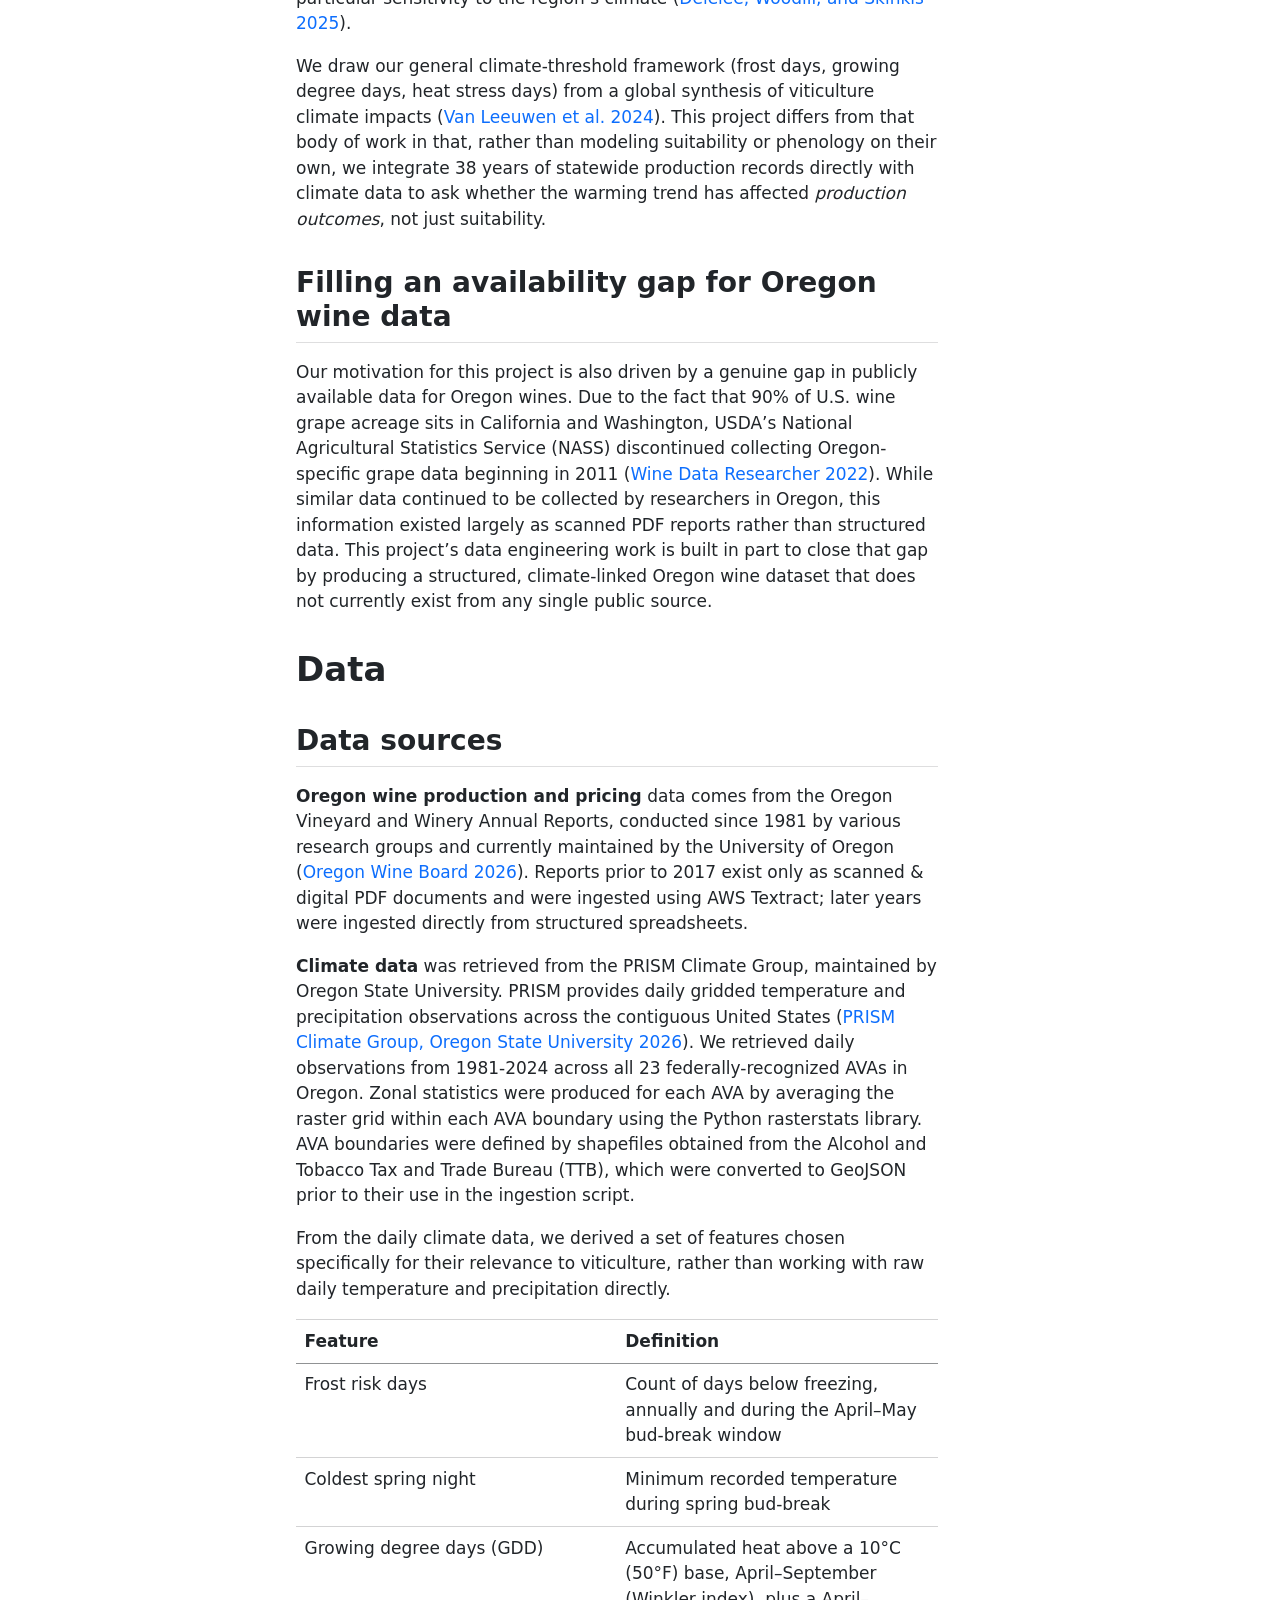
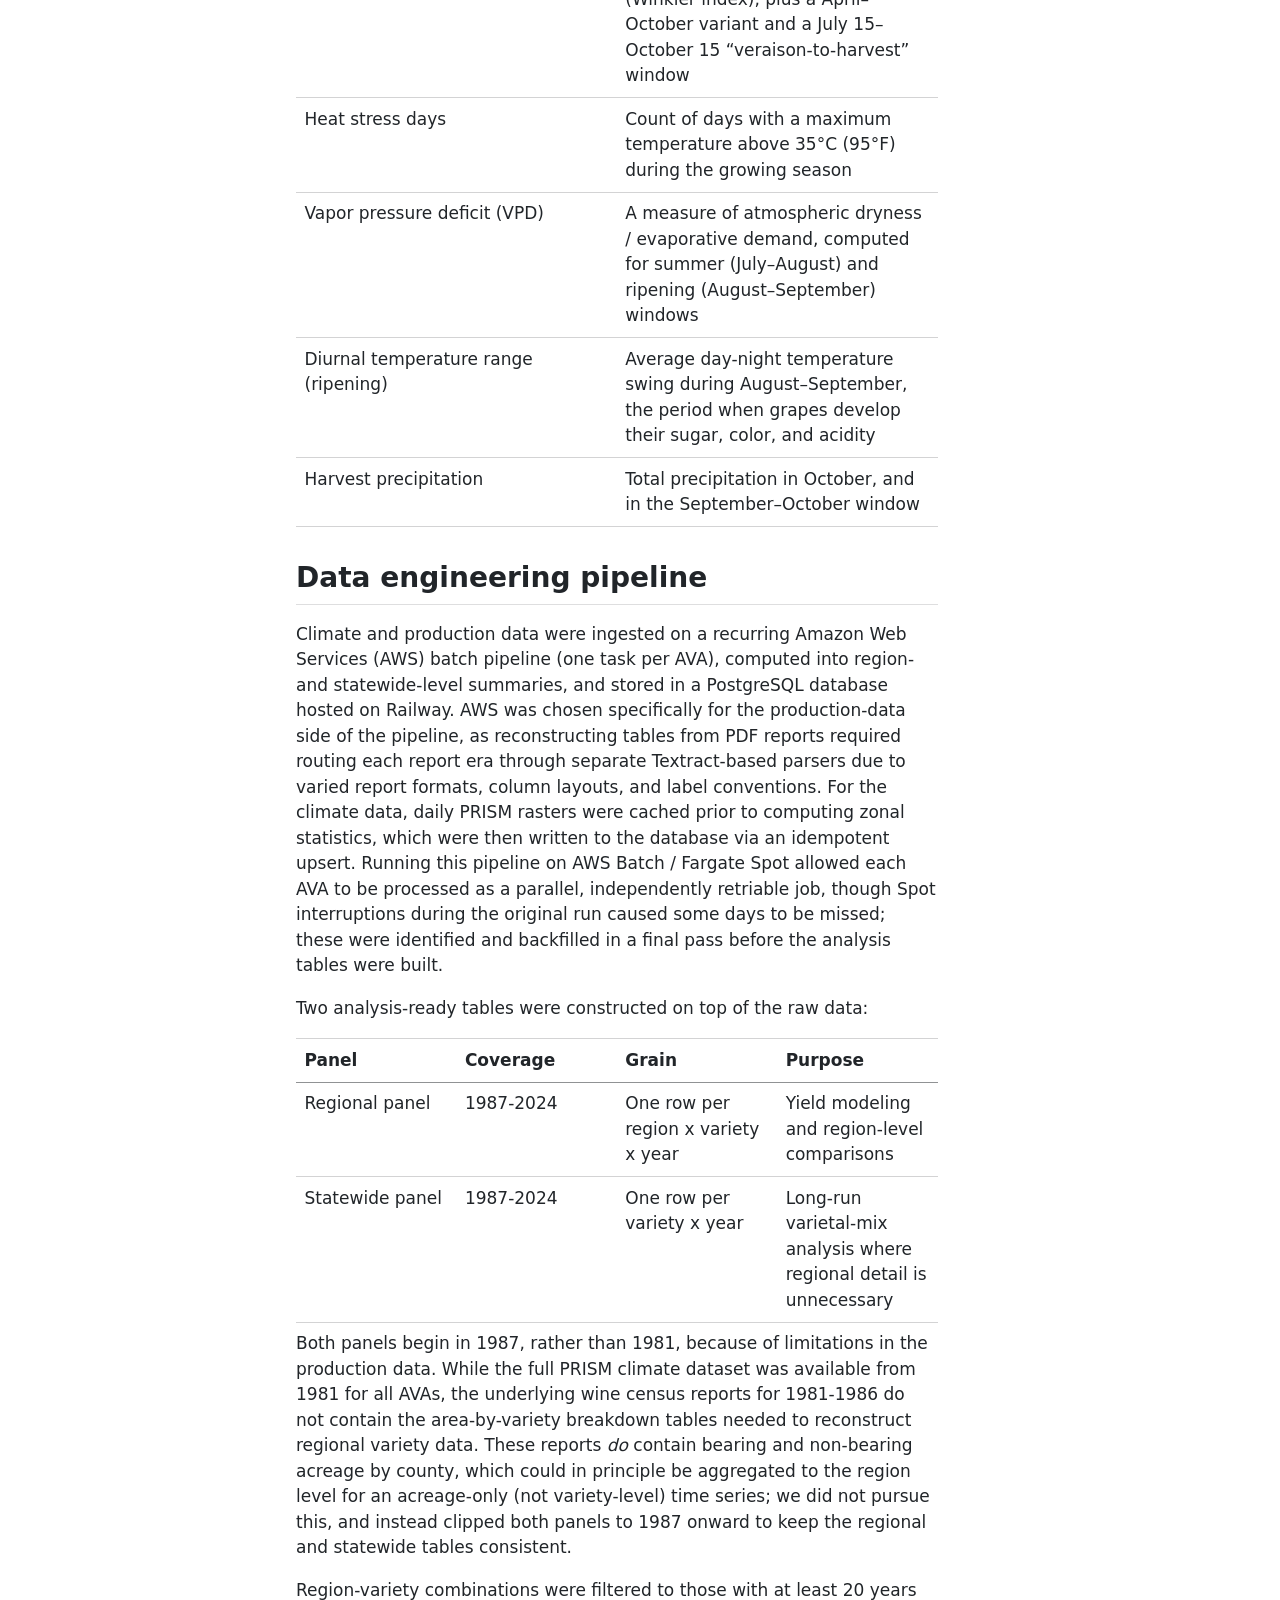
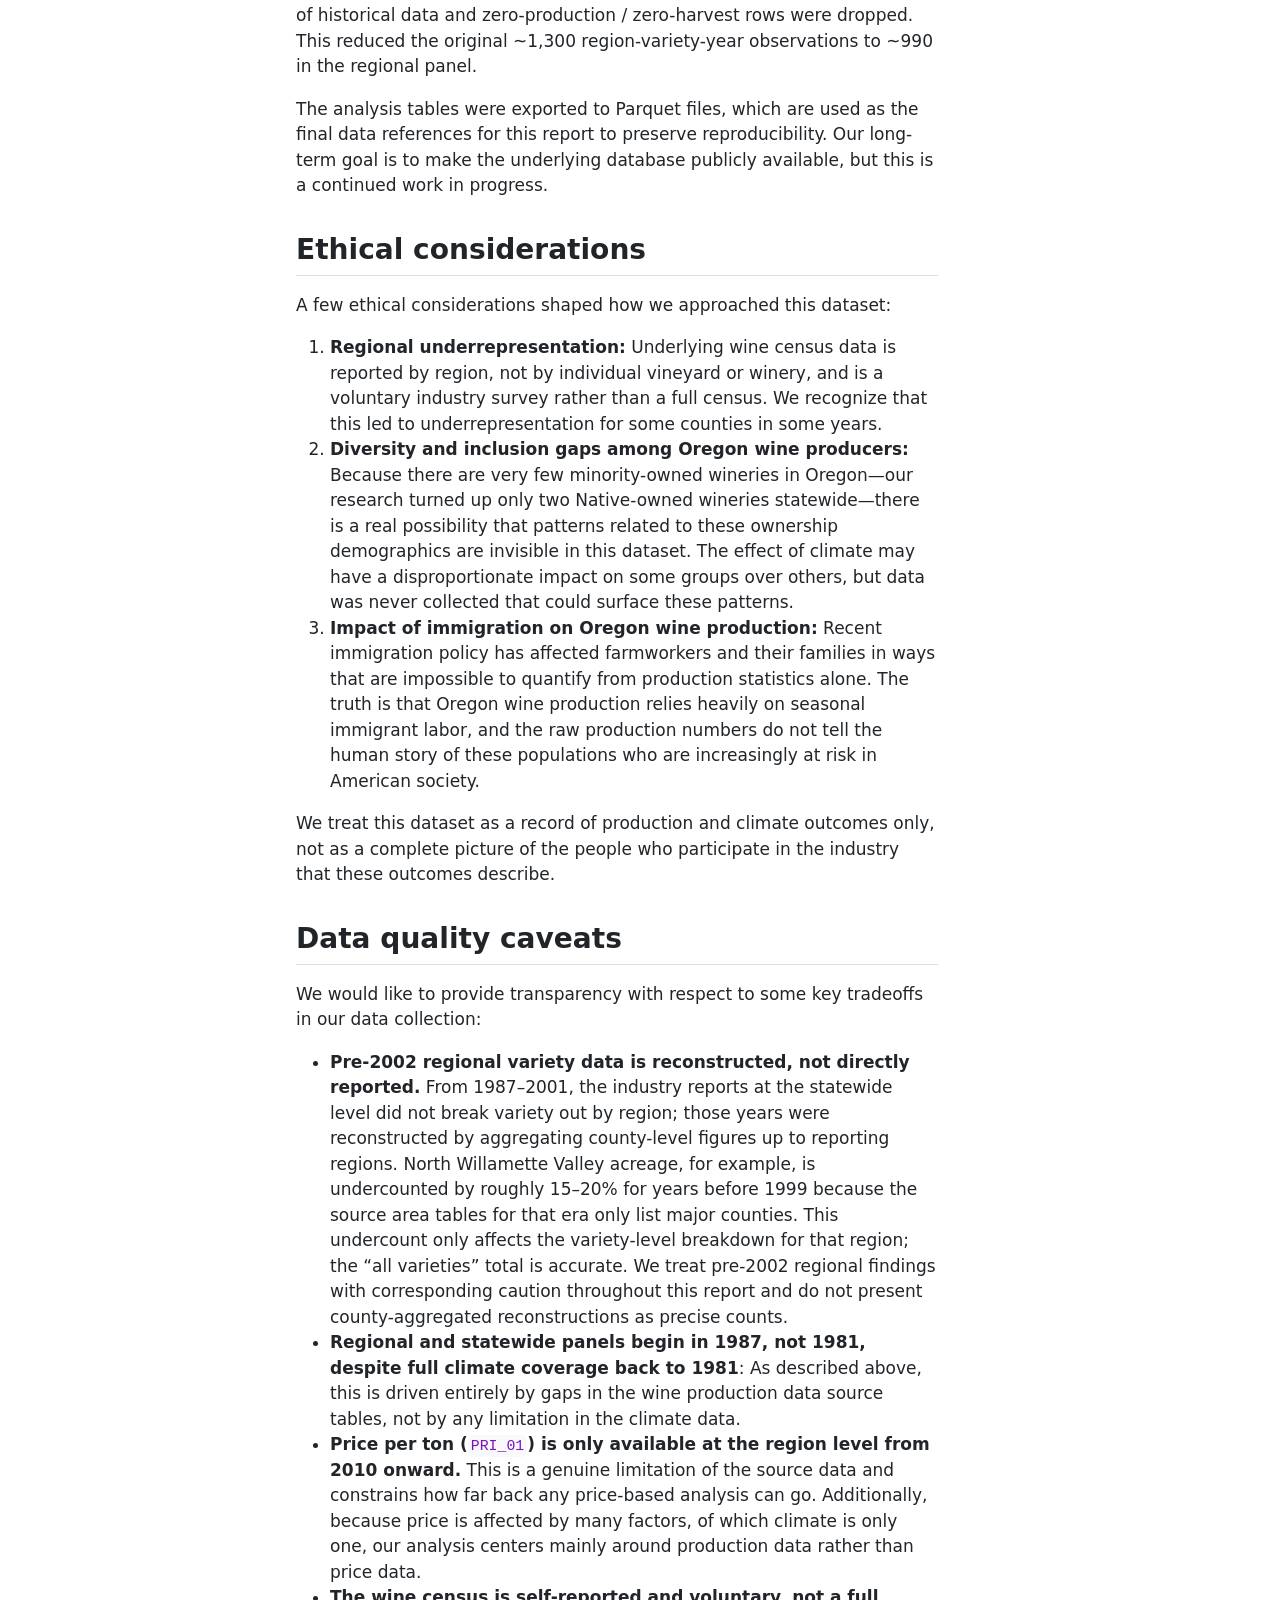
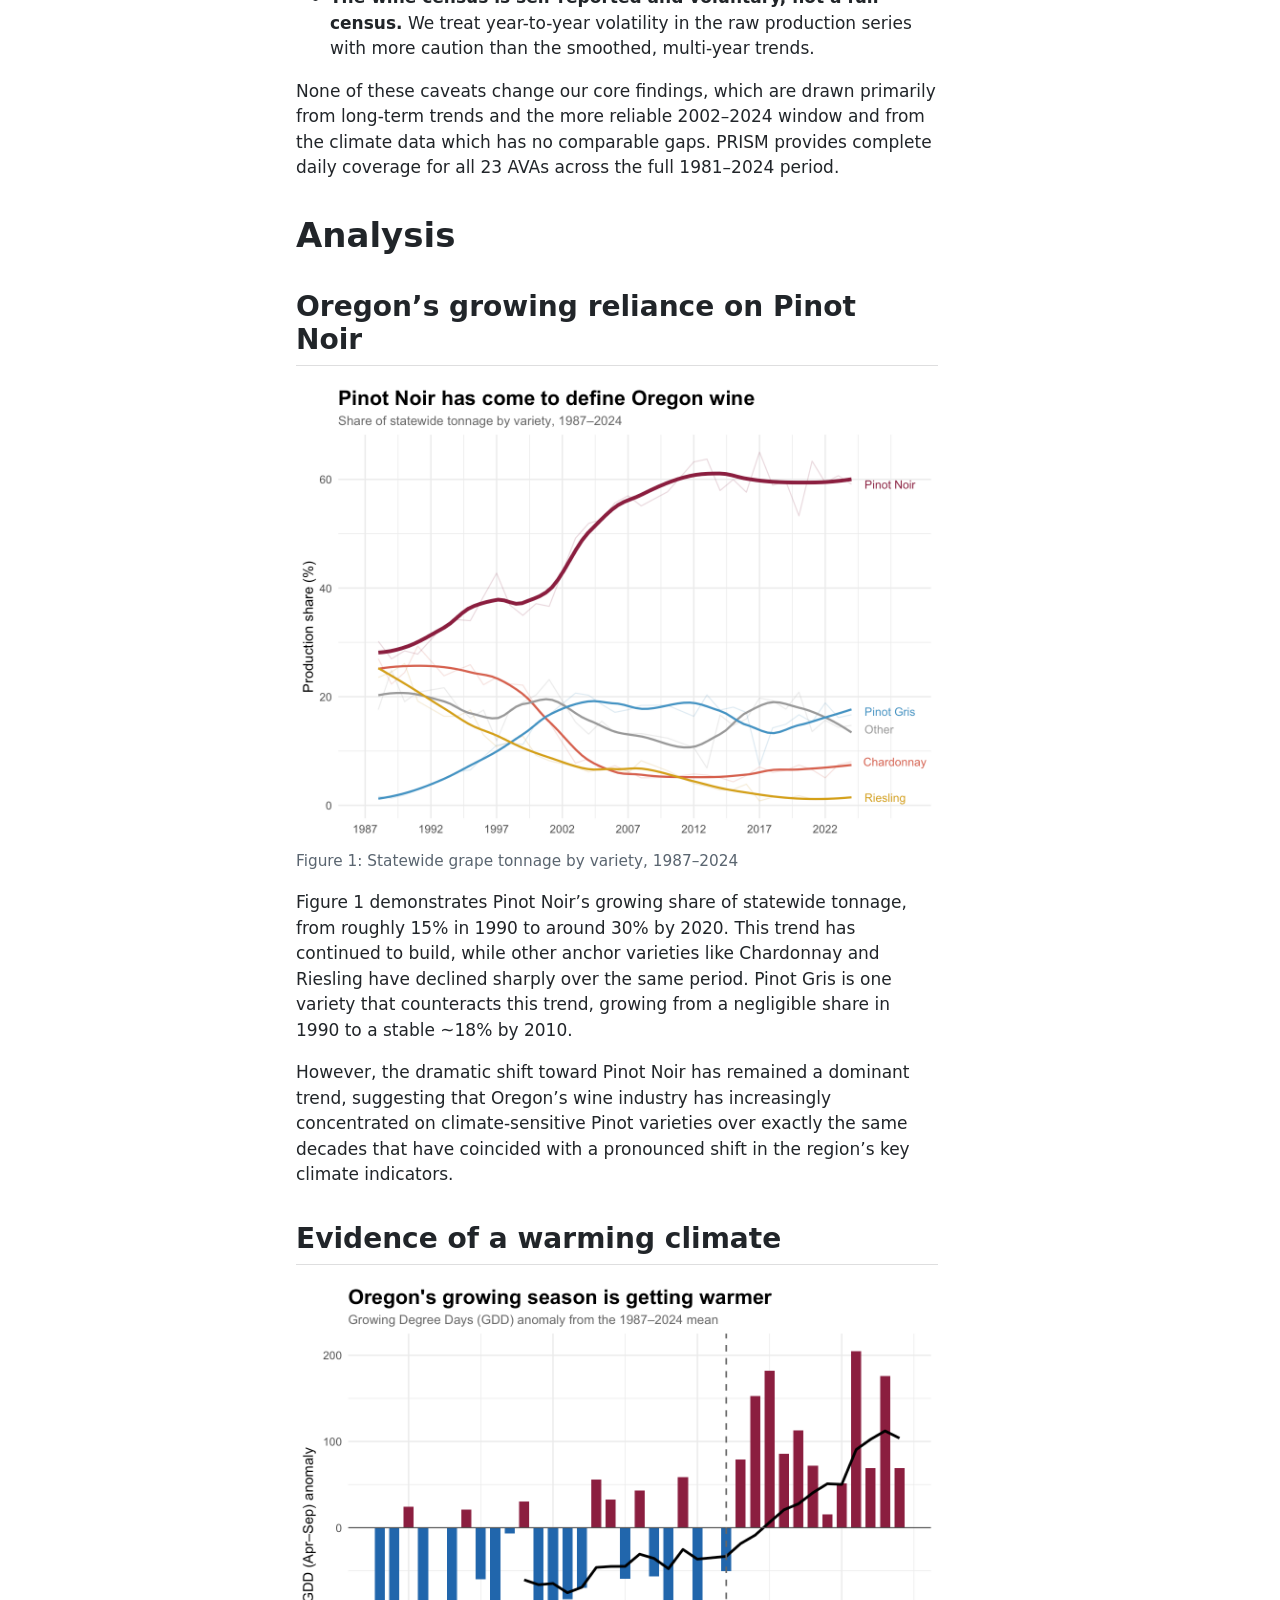
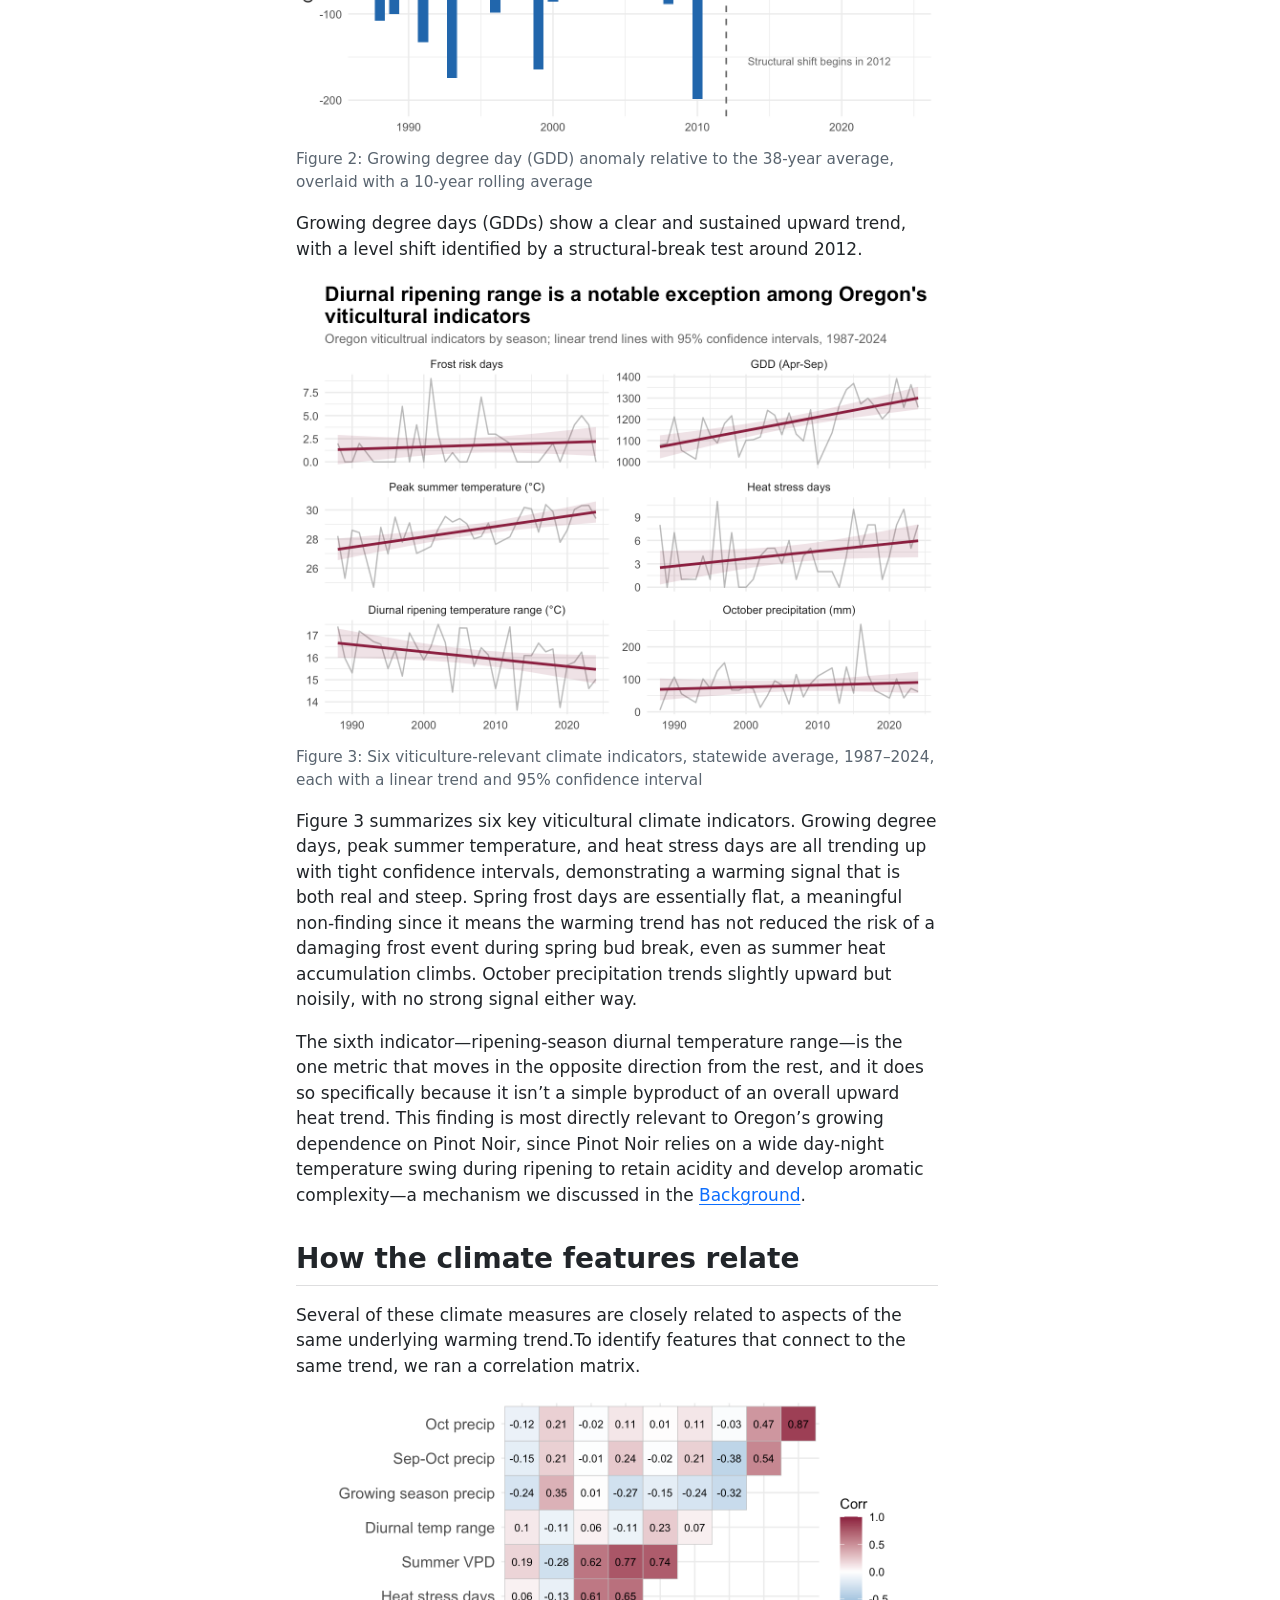
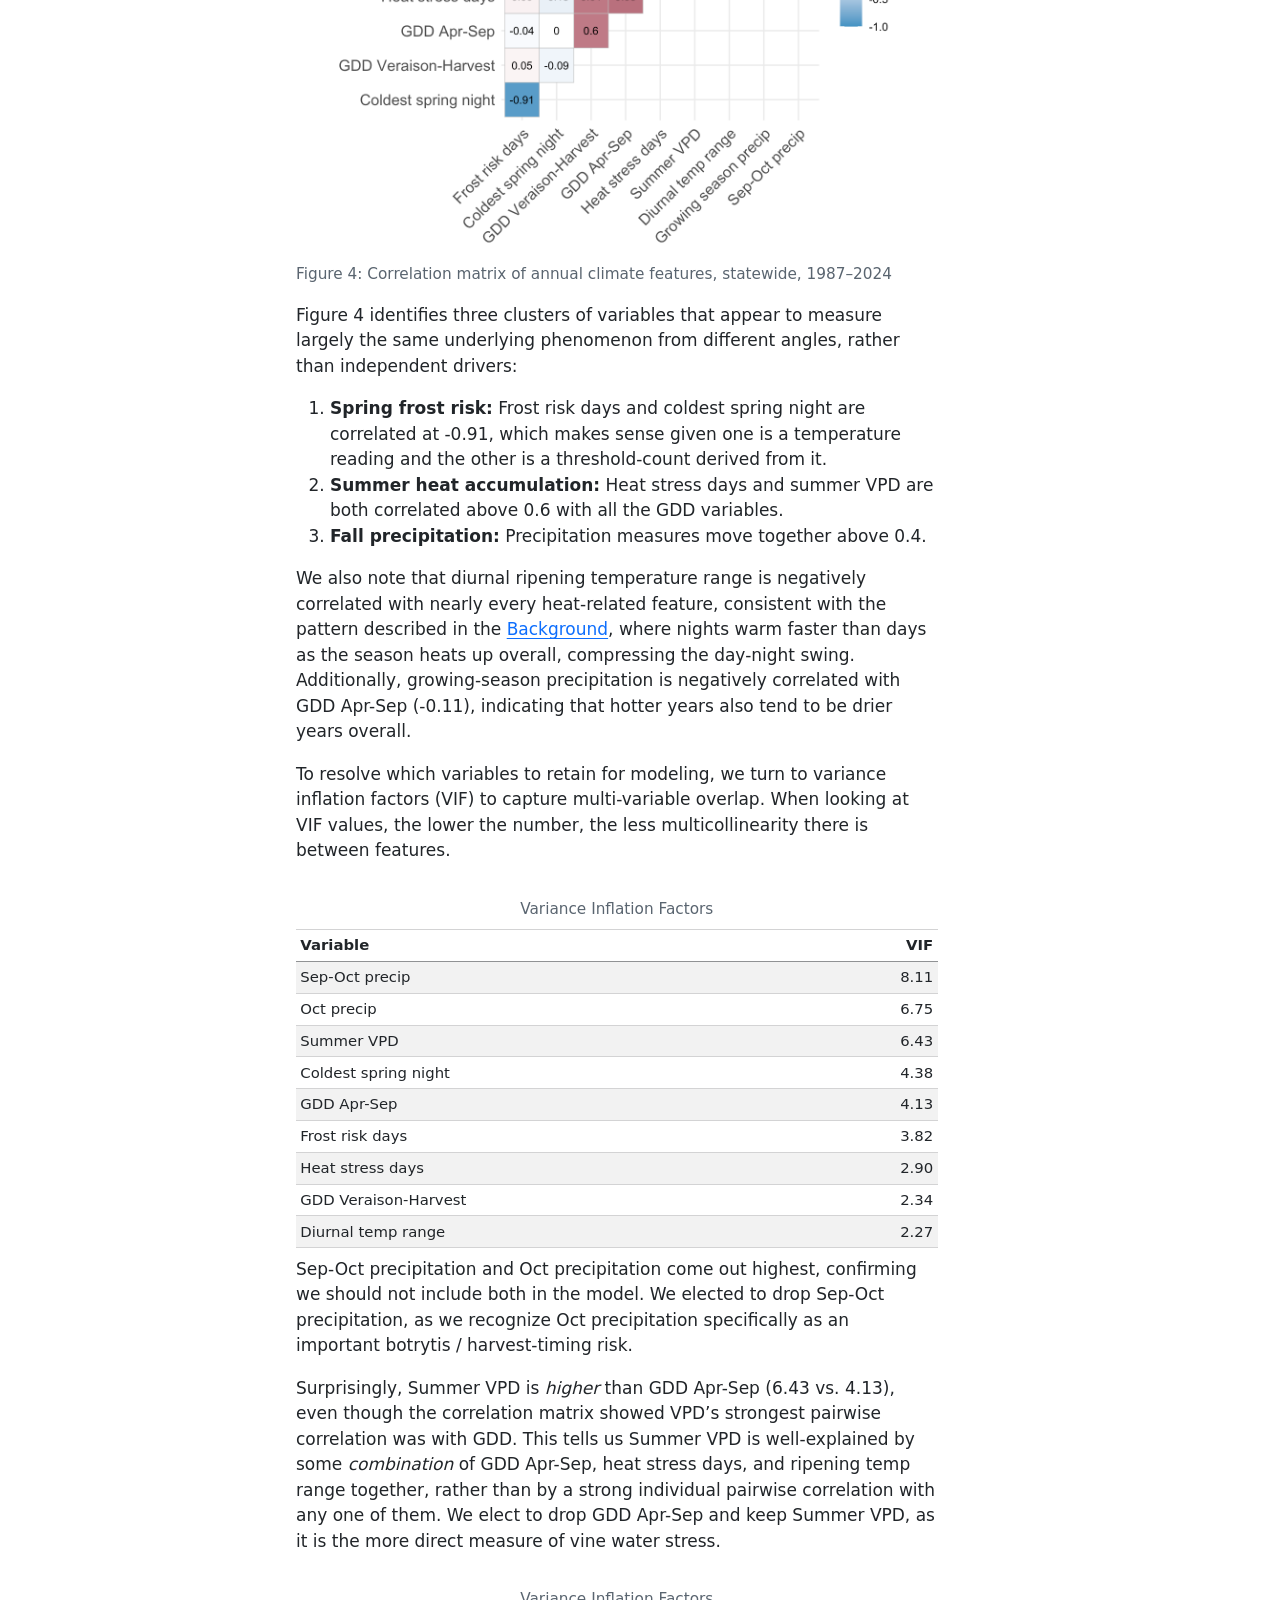
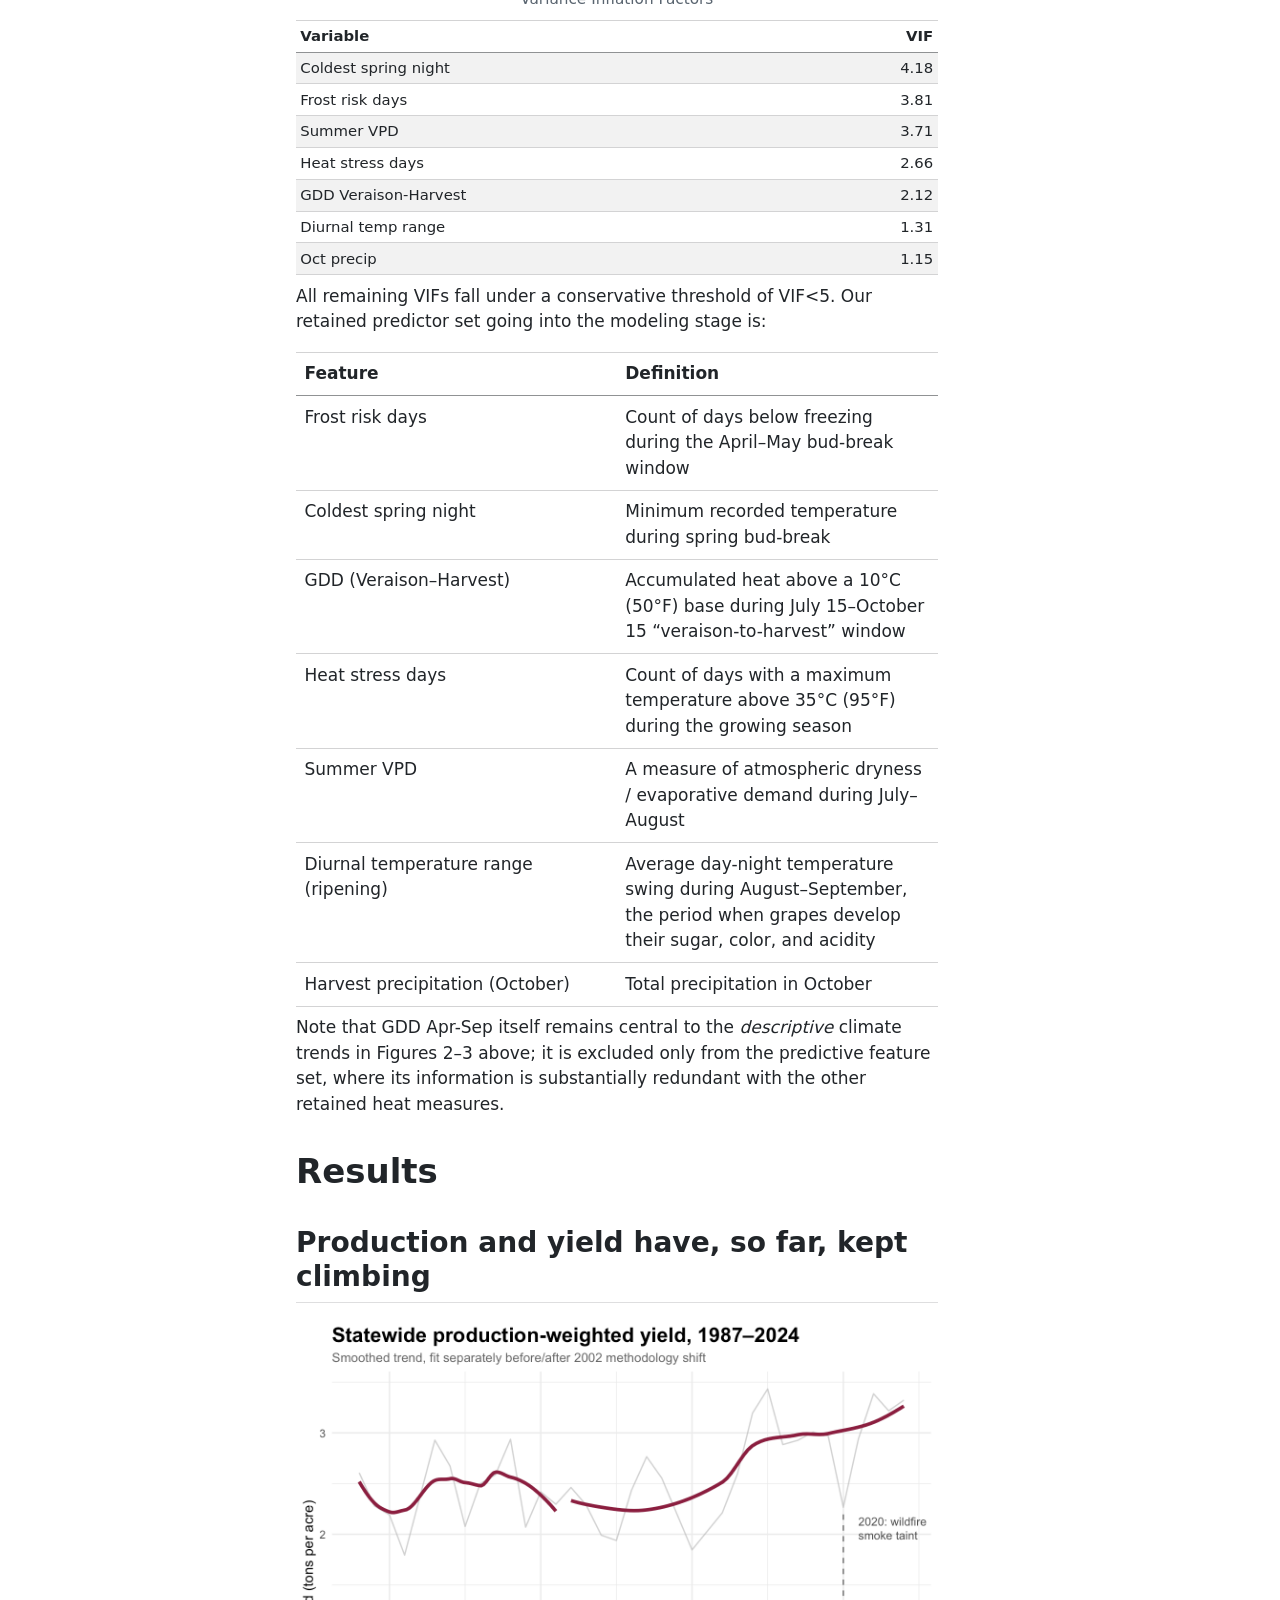
==== commit b2dafd0a: "chore: re-render report with spelling changes" ====
--- a/_output/index.html
+++ b/_output/index.html
@@ -324,7 +324,8 @@
   <li><a href="#production-and-yield-have-so-far-kept-climbing" id="toc-production-and-yield-have-so-far-kept-climbing" class="nav-link" data-scroll-target="#production-and-yield-have-so-far-kept-climbing">Production and yield have, so far, kept climbing</a></li>
   <li><a href="#the-quality-concern-hiding-under-a-healthy-yield-trend" id="toc-the-quality-concern-hiding-under-a-healthy-yield-trend" class="nav-link" data-scroll-target="#the-quality-concern-hiding-under-a-healthy-yield-trend">The quality concern hiding under a healthy yield trend</a></li>
   <li><a href="#predicting-yield-across-the-growing-season" id="toc-predicting-yield-across-the-growing-season" class="nav-link" data-scroll-target="#predicting-yield-across-the-growing-season">Predicting yield across the growing season</a></li>
-  <li><a href="#adjust-for-class-imbalance" id="toc-adjust-for-class-imbalance" class="nav-link" data-scroll-target="#adjust-for-class-imbalance">Adjust for class imbalance</a></li>
+  <li><a href="#adjusting-for-class-imbalances" id="toc-adjusting-for-class-imbalances" class="nav-link" data-scroll-target="#adjusting-for-class-imbalances">Adjusting for class imbalances</a></li>
+  <li><a href="#fitting-three-models-to-represent-a-sequential-growing-season" id="toc-fitting-three-models-to-represent-a-sequential-growing-season" class="nav-link" data-scroll-target="#fitting-three-models-to-represent-a-sequential-growing-season">Fitting three models to represent a sequential growing season</a></li>
   <li><a href="#climate-becomes-predictive-mid-season-then-declines" id="toc-climate-becomes-predictive-mid-season-then-declines" class="nav-link" data-scroll-target="#climate-becomes-predictive-mid-season-then-declines">Climate becomes predictive mid-season, then declines</a></li>
   <li><a href="#model-reliance-on-variety-identity-vs.-climate-features" id="toc-model-reliance-on-variety-identity-vs.-climate-features" class="nav-link" data-scroll-target="#model-reliance-on-variety-identity-vs.-climate-features">Model reliance on variety identity vs.&nbsp;climate features</a></li>
   <li><a href="#does-the-post-2020-period-leave-a-more-visible-mark-on-some-varieties" id="toc-does-the-post-2020-period-leave-a-more-visible-mark-on-some-varieties" class="nav-link" data-scroll-target="#does-the-post-2020-period-leave-a-more-visible-mark-on-some-varieties">Does the post-2020 period leave a more visible mark on some varieties?</a></li>
@@ -351,13 +352,13 @@
 <section id="introduction" class="level1">
 <h1>Introduction</h1>
 <p>Rising global temperatures have raised concern for the viability of climate-sensitive crops nationwide, and few crops illustrate that exposure as directly as wine grapes. In Oregon, wine grapes underpin an industry worth $7.08 billion in annual economic activity, supporting nearly 40,000 jobs and $715 million in annual tourism spending <span class="citation" data-cites="wineamerica2025">(<a href="#ref-wineamerica2025" role="doc-biblioref">WineAmerica 2025</a>)</span>. Its flagship variety, Pinot Noir, is particularly exposed to the specific climate mechanisms driving that broader concern, a relationship we explore in detail throughout this report. More frequent heat waves and less predictable seasonal weather can shift vintage profiles and elevate the risk of disruptions like the wildfire smoke taint Oregon experienced amid the 2020 fires, which fell disproportionately on red wine varieties <span class="citation" data-cites="oregonwine2025willamette">(<a href="#ref-oregonwine2025willamette" role="doc-biblioref">Oregon Wine Board Trade Resources 2025</a>)</span>.</p>
-<p>Oregon is home to 23 federally recognized American Viticultural Areas (AVAs), spanning distinct growing regions with meaningfully different climates. The Willamette Valley, which we split in our analysis into North and South Willamette Valley, sits near the 45th parallel under a cool, marine-influenced climate that gave rise to its Pinot Noir reputation in the first place. Further south and inland, the Rogue and Umpqua Valleys run warmer and drier, supporting a different varietal mix, while the Columbia River region spans Oregon’s northern border. Alongside Pinot Noir, Oregon growers plant substantial acreage of Pinot Gris, Chardonnay, Riesling, Gewürztraminer, and smaller amounts of Cabernet Sauvignon and Merlot in the state’s warmer regions<span class="citation" data-cites="oregonwine2025willamette">(<a href="#ref-oregonwine2025willamette" role="doc-biblioref">Oregon Wine Board Trade Resources 2025</a>)</span>. For this analysis, we grouped Oregon’s AVAs into five broader reporting regions: North Willamette Valley, South Willamette Valley, Rogue Valley, Umpqua, and Columbia River at Large, matching the geographic level at which usable historical production data is actually available.</p>
+<p>Oregon is home to 23 federally recognized American Viticultural Areas (AVAs), spanning distinct growing regions with meaningfully different climates. The Willamette Valley, which we split in our analysis into North and South Willamette Valley, sits near the 45th parallel under a cool, marine-influenced climate that gave rise to its Pinot Noir reputation. Further south and inland, the Rogue and Umpqua Valleys run warmer and drier, supporting a different varietal mix, while the Columbia River region spans Oregon’s northern border. Alongside Pinot Noir, Oregon growers plant substantial acreage of Pinot Gris, Chardonnay, Riesling, Gewürztraminer, and smaller amounts of Cabernet Sauvignon and Merlot in the state’s warmer regions<span class="citation" data-cites="oregonwine2025willamette">(<a href="#ref-oregonwine2025willamette" role="doc-biblioref">Oregon Wine Board Trade Resources 2025</a>)</span>. For this analysis, we grouped Oregon’s AVAs into five broader reporting regions: North Willamette Valley, South Willamette Valley, Rogue Valley, Umpqua, and Columbia River at Large, matching the geographic level at which usable historical production data is actually available.</p>
 <div style="width: 100%; max-width: 950px; margin: 20px auto; border: 1px solid #ddd; border-radius: 8px; box-shadow: 0 4px 10px rgba(0,0,0,0.08); overflow: hidden;">
 <p><iframe src="https://019fc4eb-ccc6-ac48-3271-c2190ba05ae5.share.connect.posit.cloud/" width="100%" height="750px" style="border: none;"> </iframe></p>
 </div>
 <p>Willamette Valley Pinot Noir represents a disproportionate share of that production. While our aim is to understand climate exposure across all of Oregon’s varietals, Pinot Noir’s scale means it is also the variety for which we have the deepest historical record to draw on. This data asymmetry shapes how we approach analysis and interpret results.</p>
-<p>Despite this economic and analytical importance, no single, interpretable public data source currently houses Oregon wine data, let alone production data alongside the climate data needed to study it. We describe the origin of this gap in Background, and closing it is one of the central goals of this project’s data engineering work.</p>
-<p>This report asks a specific version of the broader climate question above: how has Oregon’s changing climate affected wine yield across its growing regions since 1987, and does that sensitivity differ by variety and by point in the growing season? We answer it in two stages. First, a statistical panel and correlation analysis establishes the historical relationship between Oregon’s climate indicators and yield. Second, a staged machine learning model tests when in the growing season (spring, summer, or harvest) climate information actually becomes predictive of yield, and for which varieties. That second stage carries the more interesting finding: nearly all of the model’s predictive power arrives once summer heat data is available, with harvest-season features adding comparatively little on top. As we show later, that pattern lines up with a separate finding that late-season climate is a signal for wine quality rather than yield.</p>
+<p>Despite the economic and analytical importance, no single, interpretable public data source currently houses Oregon wine data, let alone production data alongside the climate data needed to study it. We describe the origin of this gap in the <a href="#background">Background</a>, and closing it is one of the central goals of this project’s data engineering work.</p>
+<p>This report asks a specific version of the broader climate question above: how has Oregon’s changing climate affected wine yield across its growing regions since 1987, and does that sensitivity differ by variety and by point in the growing season? We answer it in two stages. First, a statistical panel and correlation analysis establishes the historical relationship between Oregon’s climate indicators and yield. Second, a staged machine learning model tests when in the growing season (spring, summer, or harvest) climate information actually becomes predictive of yield, and for which varieties. That second stage carries the more interesting finding: nearly all of the model’s predictive power arrives once summer heat data is available, with harvest-season features adding noise and a slight decrease in performance. As we show later, that pattern lines up with a separate finding that late-season climate is a signal for wine quality rather than yield.</p>
 </section>
 <section id="background" class="level1">
 <h1>Background</h1>
@@ -506,7 +507,7 @@
 </div>
 </div>
 </div>
-<p>Figure 1 demonstrates Pinot Noir’s growing share of statewide tonnage, from roughly 15% in 1990 to around 30% by 2020. This trend has continued to build, while other anchor varieties like Chardonnay and Riesling have declined sharply over the same period. Pinot Gris is one variety that counteracts this trend, growing from a negligible share in 1990 to a stable ~8% by 2010.</p>
+<p>Figure 1 demonstrates Pinot Noir’s growing share of statewide tonnage, from roughly 15% in 1990 to around 30% by 2020. This trend has continued to build, while other anchor varieties like Chardonnay and Riesling have declined sharply over the same period. Pinot Gris is one variety that counteracts this trend, growing from a negligible share in 1990 to a stable ~18% by 2010.</p>
 <p>However, the dramatic shift toward Pinot Noir has remained a dominant trend, suggesting that Oregon’s wine industry has increasingly concentrated on climate-sensitive Pinot varieties over exactly the same decades that have coincided with a pronounced shift in the region’s key climate indicators.</p>
 </section>
 <section id="evidence-of-a-warming-climate" class="level2">
@@ -532,12 +533,12 @@
 </div>
 </div>
 </div>
-<p>Figure 3 summarizes six key viticultural climate indicators. Growing degree days, peak summer temperature, and heat stress days are all trending up with tight confidence intervals, demonstrating a warming signal is both real and steep. Spring frost days are essentially flat, a meaningful non-finding since it means the warming trend has not reduced the risk of a damaging frost event during spring bud break, even as summer heat accumulation climbs. October precipitation trends slightly upward but noisily, with no strong signal either way.</p>
-<p>The sixth indicator—ripening-season diurnal temperature range—is the one metric that moves in the opposite direction from the rest, and it does so specifically because it isn’t a simple byproduct of an overall upward heat trend. This finding is most directly relevant to Oregon’s growing dependence on Pinot Noir, since Pinot Noir relies on a wide day-night temperature swing during ripening to retain acidity and develop aromatic complexity—a mechanism we discussed in <a href="#background">Background</a>.</p>
+<p>Figure 3 summarizes six key viticultural climate indicators. Growing degree days, peak summer temperature, and heat stress days are all trending up with tight confidence intervals, demonstrating a warming signal that is both real and steep. Spring frost days are essentially flat, a meaningful non-finding since it means the warming trend has not reduced the risk of a damaging frost event during spring bud break, even as summer heat accumulation climbs. October precipitation trends slightly upward but noisily, with no strong signal either way.</p>
+<p>The sixth indicator—ripening-season diurnal temperature range—is the one metric that moves in the opposite direction from the rest, and it does so specifically because it isn’t a simple byproduct of an overall upward heat trend. This finding is most directly relevant to Oregon’s growing dependence on Pinot Noir, since Pinot Noir relies on a wide day-night temperature swing during ripening to retain acidity and develop aromatic complexity—a mechanism we discussed in the <a href="#background">Background</a>.</p>
 </section>
 <section id="how-the-climate-features-relate" class="level2">
 <h2 class="anchored" data-anchor-id="how-the-climate-features-relate">How the climate features relate</h2>
-<p>Several of these climate measures are closely related to aspects of the same underlying warming trend.</p>
+<p>Several of these climate measures are closely related to aspects of the same underlying warming trend.To identify features that connect to the same trend, we ran a correlation matrix.</p>
 <div class="cell">
 <div class="cell-output-display">
 <div class="quarto-figure quarto-figure-center">
@@ -554,8 +555,8 @@
 <li><strong>Summer heat accumulation:</strong> Heat stress days and summer VPD are both correlated above 0.6 with all the GDD variables.</li>
 <li><strong>Fall precipitation:</strong> Precipitation measures move together above 0.4.</li>
 </ol>
-<p>We also note that diurnal ripening temperature range is negatively correlated with nearly every heat-related feature, consistent with the pattern described in <a href="#background">Background</a>, where nights warm faster than days as the season heats up overall, compressing the day-night swing. Additionally, growing-season precipitation is negatively correlated with GDD Apr-Sep (-0.11), indicating that hotter years also tend to be drier years overall.</p>
-<p>To resolve which variables to retain for modeling, we turn to variance inflation factors (VIF) to capture multi-variable overlap.</p>
+<p>We also note that diurnal ripening temperature range is negatively correlated with nearly every heat-related feature, consistent with the pattern described in the <a href="#background">Background</a>, where nights warm faster than days as the season heats up overall, compressing the day-night swing. Additionally, growing-season precipitation is negatively correlated with GDD Apr-Sep (-0.11), indicating that hotter years also tend to be drier years overall.</p>
+<p>To resolve which variables to retain for modeling, we turn to variance inflation factors (VIF) to capture multi-variable overlap. When looking at VIF values, the lower the number, the less multicollinearity there is between features.</p>
 <div class="cell">
 <div class="cell-output-display">
 <table class="caption-top table table-sm table-striped small">
@@ -821,11 +822,11 @@
 </section>
 <section id="predicting-yield-across-the-growing-season" class="level2">
 <h2 class="anchored" data-anchor-id="predicting-yield-across-the-growing-season">Predicting yield across the growing season</h2>
-<p>We next aim to create a predictive model built on two key observations from our analysis thus far: (1) yield has been resilient across the historical climate range and (2) the climate signal accumulates in stages over the course of the growing season. We argue that a model built only on a single end-of-season snapshot is less useful to a wine grower who experiences these climate conditions sequentially throughout the annual growth cycle.</p>
+<p>Next, we aim to create a predictive model built on two key observations from our analysis thus far: (1) yield has been resilient across the historical climate range and (2) the climate signal accumulates in stages over the course of the growing season. We argue that a model built only on a single end-of-season snapshot is less useful to a wine grower who experiences these climate conditions sequentially throughout the annual growth cycle.</p>
 <p>Insights derived from our predictive model are intended to help wine growers understand not only what climate interactions have the ability to impact yield, but when those impacts would be most visible in the growing season, and for which varieties they matter most. We modeled yield_derived (production tons per harvested acre) using a Support Vector Machine (SVM) with a radial basis function (RBF) kernel, tuned via Cross-Validation (CV). An SVM was selected because the usable sample, roughly 1,000 region-by-variety-year observations, is small enough that a kernel method with relatively few tunable parameters is less prone to overfitting, while the RBF kernel still captures the non-linear climate-yield relationships suggested by our correlation analysis. Our small observation size contained class imbalances in varietal observations, particularly in Merlot and Pinot Blanc, where Pinot Blanc’s imbalance ratio against Pinot Noir was 3.7x, that were balanced in the training data through weighting samples by inverse frequency.</p>
 </section>
-<section id="adjust-for-class-imbalance" class="level2">
-<h2 class="anchored" data-anchor-id="adjust-for-class-imbalance">Adjust for class imbalance</h2>
+<section id="adjusting-for-class-imbalances" class="level2">
+<h2 class="anchored" data-anchor-id="adjusting-for-class-imbalances">Adjusting for class imbalances</h2>
 <ul>
 <li>Weight = inverse of how many rows that variety-by-region combination has, normalized so weights average to 1</li>
 <li>Down-weights the influence of well-represented groups (Pinot Noir, North Willamette Valley) relative to thin ones (Pinot Blanc, Merlot)</li>
@@ -961,7 +962,10 @@
 </table>
 </div>
 </div>
-<p>To capture this compounding effect of time and climate information, we fit three separate models, each representing what a grower would actually know at that point in the season: a spring model (frost risk only), a summer model (adding growing degree days, heat stress, and vapor pressure deficit), and a harvest model (adding veraison-to-harvest GDD, October precipitation, and ripening diurnal range).</p>
+</section>
+<section id="fitting-three-models-to-represent-a-sequential-growing-season" class="level2">
+<h2 class="anchored" data-anchor-id="fitting-three-models-to-represent-a-sequential-growing-season">Fitting three models to represent a sequential growing season</h2>
+<p>To capture the compounding effect of time and climate information, we fit three separate models, each representing what a grower would actually know at that point in the season: a spring model (frost risk only), a summer model (adding growing degree days, heat stress, and vapor pressure deficit), and a harvest model (adding veraison-to-harvest GDD, October precipitation, and ripening diurnal range).</p>
 <p>All three stages were evaluated on the same time-blocked pre-2020 train/test partition rather than a simple random split. Oregon’s yield has trended upward over the study period, and its climate is itself autocorrelated from one year to the next, so a random split risks placing a test year directly adjacent to a training year from the same short-term trend, letting the model interpolate between nearby years rather than genuinely predicting an unseen one. To guard against this, we split pre-2020 data into contiguous three-year blocks, assigned roughly 10% of rows to test blocks spread across the full date range, and removed a one-year buffer from training on each side of the test block, so that no training year sits immediately adjacent to a test year. All three growing-season stages were tuned and evaluated on this same partition, so that any difference in performance across stages reflects the additional climate information available at that stage, not a different sample of years.</p>
 <p>Post-2020 data was held out entirely from training and evaluated separately, as a case study rather than a fourth fold. We treat 2020 onward this way throughout the report because the wildfire smoke taint that disrupted that year’s harvest was a discrete event rather than part of the underlying gradual climate trend our models are built to capture; folding it into training on equal footing with other years would risk attributing a smoke-driven production loss to ordinary climate variability.</p>
 <p>For a baseline metric against the SVM’s performance, we ran a weighted least squares linear model along the same sample splits. If the linear model found a relationship the SVM did not, that would point to the SVM being poorly suited to this data, rather than the underlying relationship being genuinely weak. Conversely, if the SVM detected a relationship the linear model could not, that would suggest a non-linear climate-yield relationship the RBF kernel is able to capture but a linear model cannot.</p>
@@ -1009,8 +1013,8 @@
 </div>
 </div>
 </div>
-<p>Table 3 and Figure 9 show held-out test performance for all three growing-season stages. The relationship between climate and yield is modest throughout, an R² range of roughly 0.01 to 0.07. The staged models show that climate information is not predictive in the spring, becomes predictive in the summer, and then declines in predictive power once harvest-stage features are added. This pattern is consistent with our correlation analysis, which found that growing degree days and heat stress were the most strongly correlated climate features with yield, while veraison-to-harvest GDD, October precipitation, and ripening diurnal range were not strongly correlated with yield.</p>
-<p>Figure 9 shows a tighter spread of residuals for the summer model than for the harvest model, despite the harvest model having strictly more information available to it. This suggests that the harvest-stage features are not adding predictive value and may even be introducing noise into the model. Because of this, we use the summer model, not the full-season harvest model, as our final model for the post-2020 case study below.</p>
+<p>Table 3 and Figure 9 show held-out test performance for all three growing-season stages. The relationship between climate and yield is modest throughout, an R² range of roughly 0.01 to 0.07. The staged models show that climate information is not predictive in the spring, becomes predictive in the summer, and then declines in predictive power once harvest-stage features are added. This pattern aligns with our correlation analysis, which found that growing degree days and heat stress were the most strongly correlated climate features with yield, while veraison-to-harvest GDD, October precipitation, and ripening diurnal range were not strongly correlated with yield.</p>
+<p>Figure 9 shows a tighter spread of residuals for the summer model than for the harvest model, despite the harvest model having strictly more information available to it, suggesting that the harvest-stage features are not adding predictive value and may even be introducing noise into the model. Because of this, we use the summer model, not the full-season harvest model, as our final model for the post-2020 case study below.</p>
 <div class="cell">
 <div class="cell-output-display">
 <div class="quarto-figure quarto-figure-center">
@@ -1021,7 +1025,7 @@
 </div>
 </div>
 </div>
-<p>Figure 10 breaks the same residuals down by variety instead of by stage. The model is best-behaved for Oregon’s most heavily represented varieties, Pinot Noir and Chardonnay in particular show residuals centered close to zero across all three stages, while the state’s thinner varieties show wider, more biased spread that does not meaningfully improve as later-stage features are added. This is the first hint of a pattern that becomes explicit once we look at which features each model actually relies on: when climate information alone cannot fully explain yield for a given variety, the model has to fall back on something else to make up the difference, and that something else is knowing which variety it is looking at in the first place.</p>
+<p>Figure 10 breaks down the same residuals by variety instead of by stage. As shown, the model is best-behaved for Oregon’s most heavily represented varieties: Pinot Noir and Chardonnay in particular show residuals centered close to zero across all three stages, while the state’s thinner varieties show wider, more biased spreads that do not meaningfully improve as later-stage features are added. This behavior becomes more explicit once we look at which features are contributing the most predictive power in the model. Ultimately, when climate information alone cannot fully explain a variety’s yield, the model falls back on variety identity itself as its best available predictor.</p>
 </section>
 <section id="model-reliance-on-variety-identity-vs.-climate-features" class="level2">
 <h2 class="anchored" data-anchor-id="model-reliance-on-variety-identity-vs.-climate-features">Model reliance on variety identity vs.&nbsp;climate features</h2>
@@ -1035,12 +1039,12 @@
 </div>
 </div>
 </div>
-<p>Figure 11 shows why the residual patterns in Figure 10 look the way they do. In the spring model, variety identity dominates by a wide margin, unsurprising given that the only climate features available at that point, frost risk and coldest spring night, showed no meaningful correlation with yield in our statistical analysis. With almost no useful climate signal to draw on, the model falls back on which variety it is looking at as its primary basis for prediction.</p>
-<p>Variety identity remains the single most important feature in the summer model as well, but growing degree days now emerges as a substantial contributor alongside it, rather than a negligible one. This lines up directly with Table 3: the summer model’s jump in R² is attributable specifically to GDD becoming informative once it enters the feature set, not to any change in how much the model relies on variety. Put together, Figures 10 and 11 tell a consistent story: variety identity is doing real work throughout, GDD adds a genuine, if modest, second signal starting in the summer model, and the later, more granular harvest-stage features neither reduce the model’s reliance on variety nor add a comparable climate signal of their own.</p>
+<p>Figure 11 shows why the residual patterns in Figure 10 look the way they do. In the spring model, variety identity dominates by a wide margin, consistent with the only available features at that point, frost risk and coldest spring night, showing no meaningful correlation with yield in our statistical analysis. With no useful climate signal to draw on, the model falls back on variety as its primary basis for prediction.</p>
+<p>Variety identity remains the most important feature in the summer model as well, but growing degree days now emerges as a substantial contributor alongside it. This lines up directly with Table 3: the summer model’s jump in R² is attributable specifically to GDD becoming informative once it enters the feature set, not to any change in how much the model relies on variety. Harvest-stage features move both of these numbers in the same direction: model accuracy declines, and so does the model’s reliance on variety identity, without any harvest-specific feature stepping in to explain what’s lost. Rather than adding predictive signal, these features appear to dilute it, weakening the model’s focus on the one feature that had been driving its predictions all along.</p>
 </section>
 <section id="does-the-post-2020-period-leave-a-more-visible-mark-on-some-varieties" class="level2">
 <h2 class="anchored" data-anchor-id="does-the-post-2020-period-leave-a-more-visible-mark-on-some-varieties">Does the post-2020 period leave a more visible mark on some varieties?</h2>
-<p>We treat 2020 as a discrete disruption rather than part of the underlying climate trend, so it was held out entirely from training. As a case study, we refit the summer model, the best-performing stage, on all pre-2020 data and evaluated it against each variety’s actual yield from 2020 through 2024. A wide or biased residual here does not necessarily mean climate hit that variety harder; the summer model has no wildfire or smoke-taint feature at all, so a large residual only tells us climate and variety together fail to explain that variety’s post-2020 yield, for reasons the model cannot see.</p>
+<p>Treating 2020 as a discrete disruption rather than part of the underlying climate trend, we can evaluate how well the summer model explains each variety’s yield from 2020 through 2024. We refit the summer model, the best-performing stage, on all pre-2020 data and evaluated it against each variety’s actual yield from 2020 through 2024. A wide or biased residual here does not mean climate hit that variety harder; the summer model has no wildfire or smoke-taint feature at all, so a large residual only tells us climate and variety together fail to explain that variety’s post-2020 yield, for reasons the model cannot see.</p>
 <div class="cell" data-tbl-cap="Table 4: Post-2020 residuals by variety (summer model), 2020-2024">
 <div class="cell-output-display">
 <table class="caption-top table table-sm table-striped small">
@@ -1122,86 +1126,36 @@
 </div>
 </div>
 </div>
-<p>Table 4 and Figure 12 show that post-2020 unpredictability is not evenly spread across varieties, and it does not fall where our earlier smoke-taint finding might suggest. Pinot Blanc and Riesling show the widest residual spread and the most negative mean, meaning the model consistently overestimates their yield and does so inconsistently from year to year; Pinot Blanc’s result, drawn from only 10 rows, is the thinnest sample in this case study and should be read with particular caution.</p>
-<p>Pinot Noir, the variety our production-weighted yield analysis showed took the sharpest single-year hit from 2020 wildfire smoke, tells a different story once the window widens to include the recovery years. Its residual spread is the second-tightest of any variety, and its mean residual is solidly positive, meaning actual yield from 2020 through 2024 ran above what climate alone would have predicted. This is consistent with, rather than a contradiction of, our earlier framing of 2020 as a discrete, one-year disruption: across the full post-2020 window, Pinot Noir’s climate-yield relationship looks stable, and the industry’s documented rebound (Figure 6) shows up here as a model that continues to underestimate, not overestimate, the variety’s recovery.</p>
-<p>Because our summer model was never built to detect wildfire smoke specifically, we read this pattern as a starting point for further investigation rather than a settled explanation. Whether Pinot Blanc and Riesling’s post-2020 unpredictability reflects a genuine variety-specific climate response, the compounding effect of multiple fire years our features do not capture, or simply the smaller and noisier samples these two varieties carry throughout this analysis, is a question this dataset alone cannot resolve.</p>
+<p>Table 4 and Figure 12 show that post-2020 unpredictability is not evenly spread across varieties, and it does not fall where our earlier smoke-taint finding might suggest. Pinot Blanc and Riesling show the widest residual spread and the most negative mean, meaning their yield is consistently lower than the model predicts, while Merlot shows the tightest residual spread and a mean near zero. Pinot Blanc’s result, drawn from only 10 rows, is the thinnest sample in this case study and should be read with particular caution.</p>
+<p>Pinot Noir, the variety our production-weighted yield analysis showed took the sharpest single-year hit from 2020 wildfire smoke, tells a different story once the window widens to include the recovery years. Its residual spread is the second-tightest of any variety, and its mean residual is solidly positive, meaning actual yield from 2020 through 2024 ran above what climate alone would have predicted. Our framing of 2020 as a discrete, one-year disruption holds up once the window widens, not just for that single year: across the full post-2020 period, Pinot Noir’s climate-yield relationship looks stable, and the industry’s documented rebound (Figure 6) shows up here as a model that continues to underestimate, not overestimate, the variety’s recovery.</p>
+<p>Since our summer model was never built to detect wildfire smoke specifically, we read Pinot Blanc and Riesling’s post-2020 unpredictability as a starting point for further investigation rather than a settled explanation. Whether it reflects a genuine variety-specific climate response, the compounding effect of multiple fire years our features do not capture, or simply the smaller and noisier samples these two varieties carry throughout this analysis, is a question this dataset alone cannot resolve.</p>
 </section>
 </section>
 <section id="conclusion" class="level1">
 <h1>Conclusion</h1>
-<p>Our original research question asked how climate has affected wine production in Oregon’s growing regions, and how that relationship has evolved since 1987. Taken together, our statistical and machine learning findings point to an answer that is more nuanced than either “climate change is hurting Oregon wine” or “climate change hasn’t mattered yet.” Both are partly true, depending on which outcome, and which variety is the focus.</p>
+<p>Our original research question asked how climate has affected wine production in Oregon’s growing regions, and how that relationship has evolved since 1987. Our statistical and machine learning findings reveal that climate has changed Oregon’s growing conditions measurably, but it’s effect on wine depends heavily on which outcome, and which variety is being considered.</p>
 <p>The climate trend itself is unambiguous. Growing degree days, peak summer temperature, and heat stress days have all risen over the past four decades, while the ripening-season diurnal temperature range, the day-night swing that gave Oregon’s Willamette Valley its Burgundy-like suitability for Pinot Noir in the first place, has quietly narrowed. Yield, however, has not shown the damage that trend alone might suggest. Statewide production-weighted yield has climbed for decades, our correlation analysis found warmer conditions generally corresponding to higher yield rather than lower, and our staged SVM model could explain at most 6.9% of yield’s variance from climate and variety alone, at its single best-performing stage. That is independent, held-out confirmation that climate is not yet the dominant force behind Oregon’s yield outcomes.</p>
 <div class="cell">
 <div class="cell-output-display">
 <div class="quarto-figure quarto-figure-center">
 <figure class="figure">
-<p><a href="capstone_files/figure-html/stacked-production-diurnal-1.png" class="lightbox" data-gallery="quarto-lightbox-gallery-13" title="Figure 12: Statewide production-weighted yield and ripening-season diurnal temperature range, 1981–2024"><img src="capstone_files/figure-html/stacked-production-diurnal-1.png" class="img-fluid figure-img" width="672" alt="Figure 12: Statewide production-weighted yield and ripening-season diurnal temperature range, 1981–2024"></a></p>
-<figcaption>Figure 12: Statewide production-weighted yield and ripening-season diurnal temperature range, 1981–2024</figcaption>
+<p><a href="capstone_files/figure-html/stacked-production-diurnal-1.png" class="lightbox" data-gallery="quarto-lightbox-gallery-13" title="Figure 13: Statewide production-weighted yield and ripening-season diurnal temperature range, 1981–2024"><img src="capstone_files/figure-html/stacked-production-diurnal-1.png" class="img-fluid figure-img" width="672" alt="Figure 13: Statewide production-weighted yield and ripening-season diurnal temperature range, 1981–2024"></a></p>
+<figcaption>Figure 13: Statewide production-weighted yield and ripening-season diurnal temperature range, 1981–2024</figcaption>
 </figure>
 </div>
 </div>
 </div>
-<p>Figure 12 makes this tension concrete. The metric the industry measures and reports every year, yield, has moved in one direction. The metric that actually explains why Oregon built its reputation on Pinot Noir in the first place has moved in the other, and it does not appear anywhere in Oregon’s production statistics. Our machine learning results reinforce just how real that separation is: ripening diurnal range did not rank among the top five most important features for predicting yield at any stage of the growing season, including the harvest-stage model where it was directly available to the model as a feature. A grower, or a researcher, looking at yield alone has no reason to suspect anything has changed.</p>
-<p>That resilience is also not evenly distributed across varieties, and this is where the machine learning phase added something the statistical analysis alone could only gesture toward. When climate information was thin, in the spring-only model, the model fell back almost entirely on which variety it was predicting rather than on climate itself, direct evidence that variety identity, not climate, is the first-order determinant of yield outcomes at this stage of Oregon’s warming. Once summer climate features entered, growing degree days emerged as a genuine second contributor alongside variety, but variety identity remained the single most important feature at every stage we tested, spring, summer, and harvest alike. And the residual diagnostics showed that the varieties the model struggles to characterize, Cabernet Sauvignon, Merlot, and Pinot Blanc in particular, are disproportionately the state’s minor plantings. We have the least reliable climate-sensitivity evidence for exactly the varieties with the smallest foothold to begin with, and the thinnest historical record to learn from.</p>
-<p>Our post-2020 case study reinforces this same theme from a different angle, and complicates the simplest version of it. If weather were leaving a uniform mark across varieties, we would expect the variety our earlier analysis flagged as hit hardest by 2020 wildfire smoke, Pinot Noir, to also be the hardest for a climate model to explain across the recovery years that followed. It is not. Once the window widens to 2020 through 2024, Pinot Noir’s yield is among the best-explained of any variety, and consistently better than a climate-only model would predict, evidence of a genuine recovery rather than a lingering instability. The varieties our summer model struggles with most across this same period, Pinot Blanc and Riesling, are not the ones the smoke-taint story would have predicted, and Pinot Blanc’s result rests on a sample too thin to weigh heavily on its own. Weather does appear to leave a more visible mark on some varieties than others, in other words, but not necessarily the ones a single dramatic year would lead us to expect, and not always for reasons a climate-and-variety model alone can identify.</p>
-<p>Read alongside the industry’s own documented response, an interesting picture emerges. Over three decades, the consolidation around Pinot Noir and the decline in Chardonnay and Riesling shares occurred over the same period that Oregon’s climate indicators shifted. Pinot Noir shows a moderate positive yield relationship with heat accumulation in our data, comparable to Pinot Gris and stronger than several other varieties, so nothing in our yield findings suggests this consolidation has come at a yield cost. But the diurnal-range finding is the one piece of evidence in this entire report that has not yet shown up in a production number, a leading indicator for a wine-quality risk that a yield-only model, ours included, is structurally unable to see.</p>
+<p>Figure 13 highlights the quality concern we identified earlier. The metric the industry measures and reports every year, yield, has moved in one direction. The metric that actually explains why Oregon built its reputation on Pinot Noir in the first place has moved in the other, causing a tightening of the diurnal temperature range. This is a quality concern that has yet to appear anywhere in Oregon’s production statistics. Our machine learning results reinforce just how real that separation is: ripening diurnal range did not rank among the top five most important features for predicting yield at any stage of the growing season, including the harvest-stage model where it was directly available to the model as a feature. A grower, or a researcher, looking at yield alone has no reason to suspect anything has changed.</p>
+<p>That resilience is also not evenly distributed across varieties, our machine learning results showed that when climate information was thin the model fell back almost entirely on which variety it was predicting rather than on climate itself. This is direct evidence that variety identity, not climate, is the first-order determinant of yield outcomes at this stage of Oregon’s warming. Once summer climate features entered, growing degree days emerged as a significant second contributor alongside variety, but variety identity remained the single most important feature at every stage we tested, spring, summer, and harvest alike. And the residual diagnostics showed that the varieties the model struggles to characterize, Cabernet Sauvignon, Merlot, and Pinot Blanc in particular, are disproportionately the state’s minor plantings. We have the least reliable climate-sensitivity evidence for exactly the varieties with the smallest foothold to begin with, and the thinnest historical record to learn from.</p>
+<p>Our post-2020 case study aligns with our earlier findings while also complicating them. If weather were leaving a uniform mark across varieties, we would expect the variety our earlier analysis flagged as hit hardest by 2020 wildfire smoke, Pinot Noir, to also be the hardest for a climate model to explain across the recovery years that followed. It is not. Once the window widens to 2020 through 2024, Pinot Noir’s yield is among the best-explained of any variety, and consistently better than a climate-only model would predict, showing a genuine recovery rather than a lingering instability. The varieties our summer model struggles with most across this same period, Pinot Blanc and Riesling, are not the ones the smoke-taint story would have predicted, and Pinot Blanc’s result rests on a sample too thin to weigh heavily on its own. Weather does appear to leave a more visible mark on some varieties than others, but not necessarily the ones a single dramatic year would lead us to expect, and not always for reasons a climate-and-variety model alone can identify.</p>
+<p>This same climate shift also coincided with a real industry response: a consolidation around Pinot Noir, with Chardonnay and Riesling’s statewide shares declining over the same period. Pinot Noir shows a moderate positive yield relationship with heat accumulation in our data, comparable to Pinot Gris and stronger than several other varieties, so nothing in our yield findings suggests this consolidation has come at a yield cost. But the diurnal-range finding is the one piece of evidence in this entire report that has not yet shown up in a production number, a leading indicator for a wine-quality risk that a yield-only model, ours included, is structurally unable to see.</p>
 <section id="limitations" class="level2">
 <h2 class="anchored" data-anchor-id="limitations">Limitations</h2>
-<p>Several limitations shape how far these findings should be read. Our usable machine learning sample, roughly 1,000 region-by-variety-year observations after filtering, is small enough that individual thin varieties carry real uncertainty even after correcting for class imbalance through inverse-frequency sample weighting; we verified this weighting scheme against the alternative of synthetic oversampling (SMOTE) and found it produced more consistent train and test distributions for this dataset. An R² below 0.07 at every stage means our model should be read as evidence about where and for which varieties climate signal is present in the yield record, not as a production-forecasting tool. Umpqua’s yield pattern, flat and among the lowest of any region despite being the third-warmest by growing degree days, remains unexplained by the climate variables in our dataset and is flagged rather than resolved. Because yield was our only modeled outcome, these results say nothing directly about price or the qualitative characteristics that matter most to Oregon’s fine wine reputation, a limitation that is itself consistent with, rather than in tension with, our finding that harvest-window features added no predictive value for yield specifically.</p>
+<p>Several limitations shape how far these findings should be read. Our usable machine learning sample, roughly 1,000 region-by-variety-year observations after filtering, is small enough that individual thin varieties carry real uncertainty even after correcting for class imbalance through inverse-frequency sample weighting; we verified this weighting scheme against the alternative of synthetic oversampling (SMOTE) and found it produced more consistent train and test distributions for this dataset. An R² below 0.07 at every stage means our model should be read as evidence about where and for which varieties climate signal is present in the yield record, not as a production-forecasting tool. Umpqua’s yield pattern, flat and among the lowest of any region despite being the third-warmest by growing degree days, remains unexplained by the climate variables in our dataset and is flagged rather than resolved. Because yield was our only modeled outcome, these results say nothing directly about price or the qualitative characteristics that matter most to Oregon’s fine wine reputation, a limitation that reflects our finding that harvest-window features added no predictive value for yield specifically.</p>
 </section>
 <section id="future-work" class="level2">
 <h2 class="anchored" data-anchor-id="future-work">Future work</h2>
-<p>The honest answer to our original research question is that Oregon’s climate-wine relationship has evolved in a way that is currently invisible in the production data, and will most plausibly first appear in the fruit quality of the state’s most heat-sensitive, most heavily planted variety. That is precisely the risk this project’s founding motivation, building a public, climate-linked Oregon wine dataset where none currently exists, set out to help detect, and precisely where we would point future work: extending this model to a genuine quality proxy, such as price premium or critic-score data, rather than yield alone, disaggregating the thin varieties our current sample cannot yet characterize with confidence as more years of data accumulate, and extending the comparison to California and Washington that our original proposal envisioned but our first-phase data constraints did not yet allow</p>
-<div class="cell">
-<div class="cell-output-display">
-<table class="caption-top table table-sm table-striped small">
-<thead>
-<tr class="header">
-<th style="text-align: left;">Variety</th>
-<th style="text-align: right;">Avg yield (tons/acre)</th>
-<th style="text-align: right;">Avg harvested acres</th>
-</tr>
-</thead>
-<tbody>
-<tr class="odd">
-<td style="text-align: left;">Pinot Noir</td>
-<td style="text-align: right;">2.47</td>
-<td style="text-align: right;">1965</td>
-</tr>
-<tr class="even">
-<td style="text-align: left;">Pinot Gris</td>
-<td style="text-align: right;">2.85</td>
-<td style="text-align: right;">496</td>
-</tr>
-<tr class="odd">
-<td style="text-align: left;">Chardonnay</td>
-<td style="text-align: right;">2.70</td>
-<td style="text-align: right;">265</td>
-</tr>
-<tr class="even">
-<td style="text-align: left;">Cabernet Savignon</td>
-<td style="text-align: right;">2.22</td>
-<td style="text-align: right;">116</td>
-</tr>
-<tr class="odd">
-<td style="text-align: left;">Merlot</td>
-<td style="text-align: right;">2.36</td>
-<td style="text-align: right;">95</td>
-</tr>
-<tr class="even">
-<td style="text-align: left;">Pinot Blanc</td>
-<td style="text-align: right;">3.21</td>
-<td style="text-align: right;">52</td>
-</tr>
-<tr class="odd">
-<td style="text-align: left;">Gewurztraminer</td>
-<td style="text-align: right;">2.34</td>
-<td style="text-align: right;">34</td>
-</tr>
-</tbody>
-</table>
-</div>
-</div>
+<p>The honest answer to our original research question is that Oregon’s climate-wine relationship has evolved in a way that is currently invisible in the production data, and will most plausibly first appear in the fruit quality of the state’s most heat-sensitive, most heavily planted variety. That is precisely the risk this project’s founding motivation, building a public, climate-linked Oregon wine dataset where none currently exists, was designed to help detect. It is also where we would point future work: extending this model to a quality proxy, such as price premium or critic-score data, rather than yield alone, disaggregating the thin varieties our current sample cannot yet characterize with confidence as more years of data accumulate, and extending the comparison to California and Washington that our original proposal envisioned but our first-phase data constraints did not allow.</p>
 </section>
 </section>
 <section id="references" class="level1">
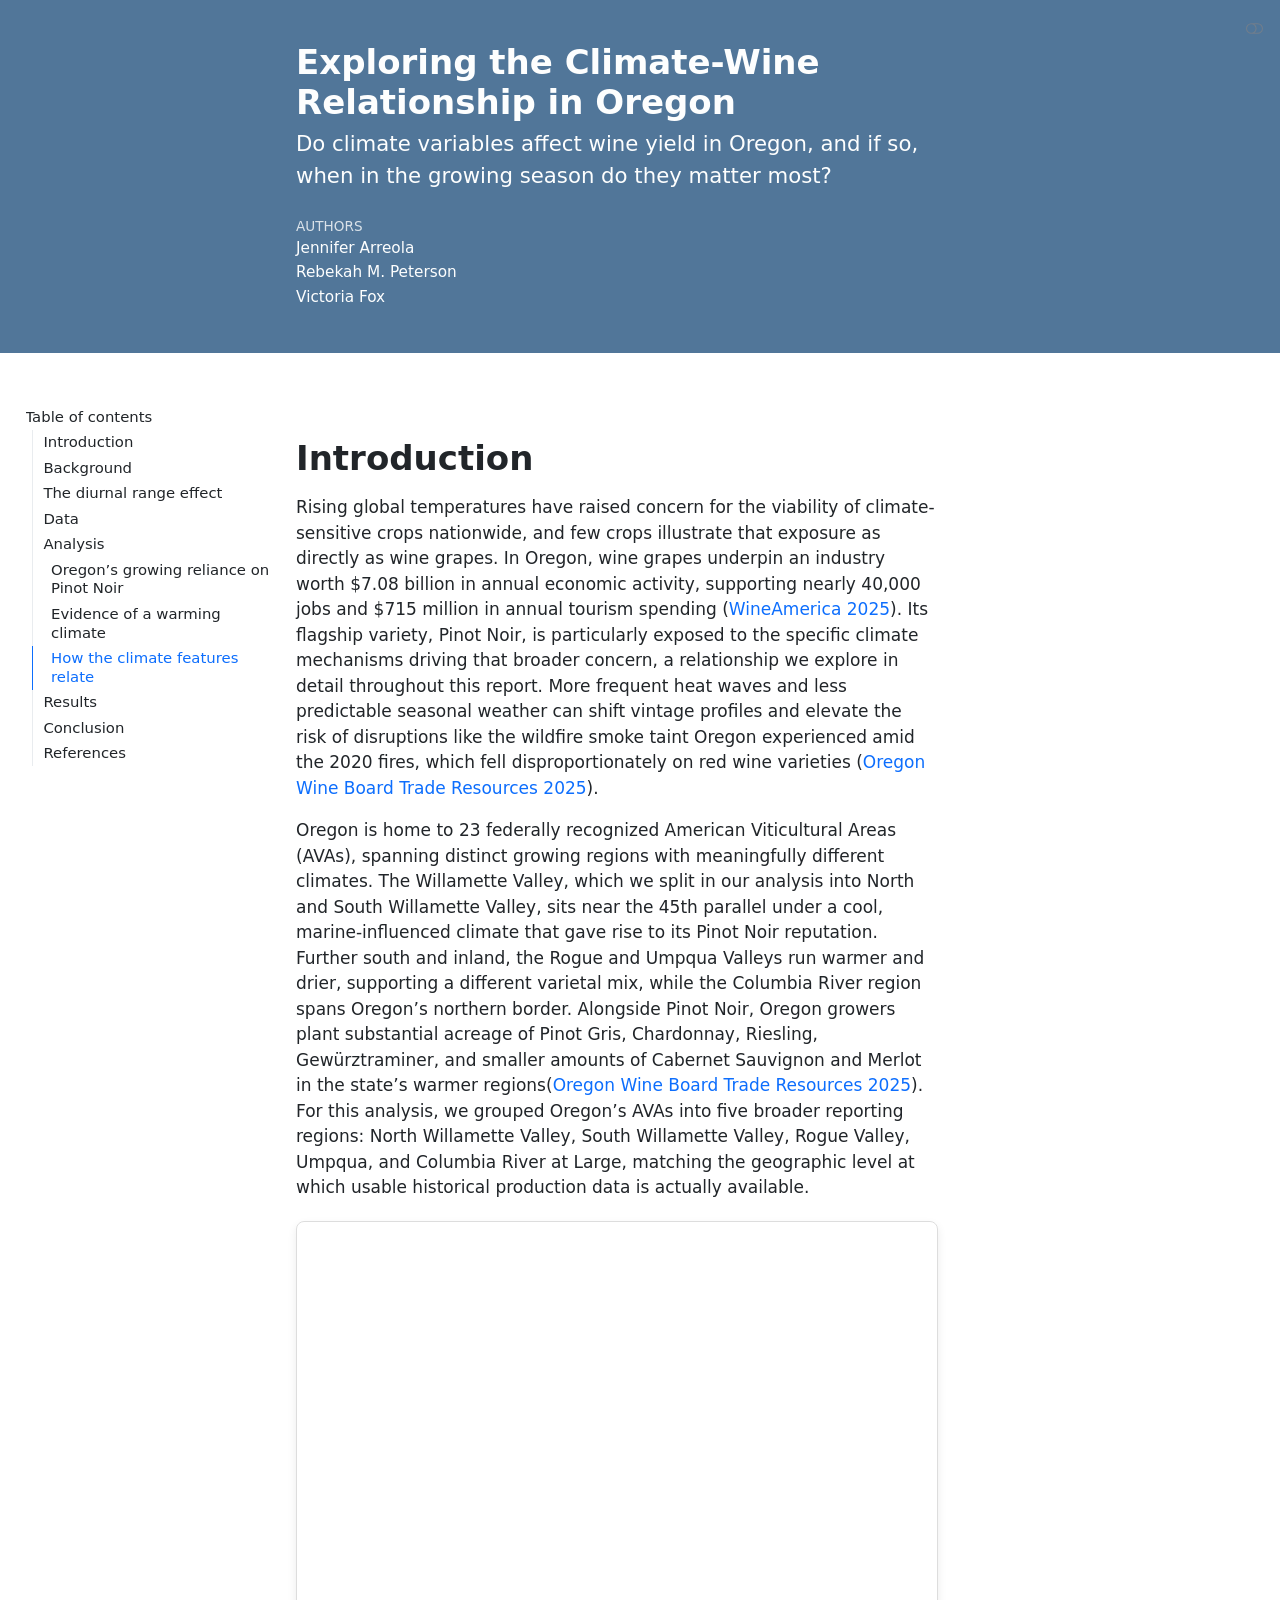
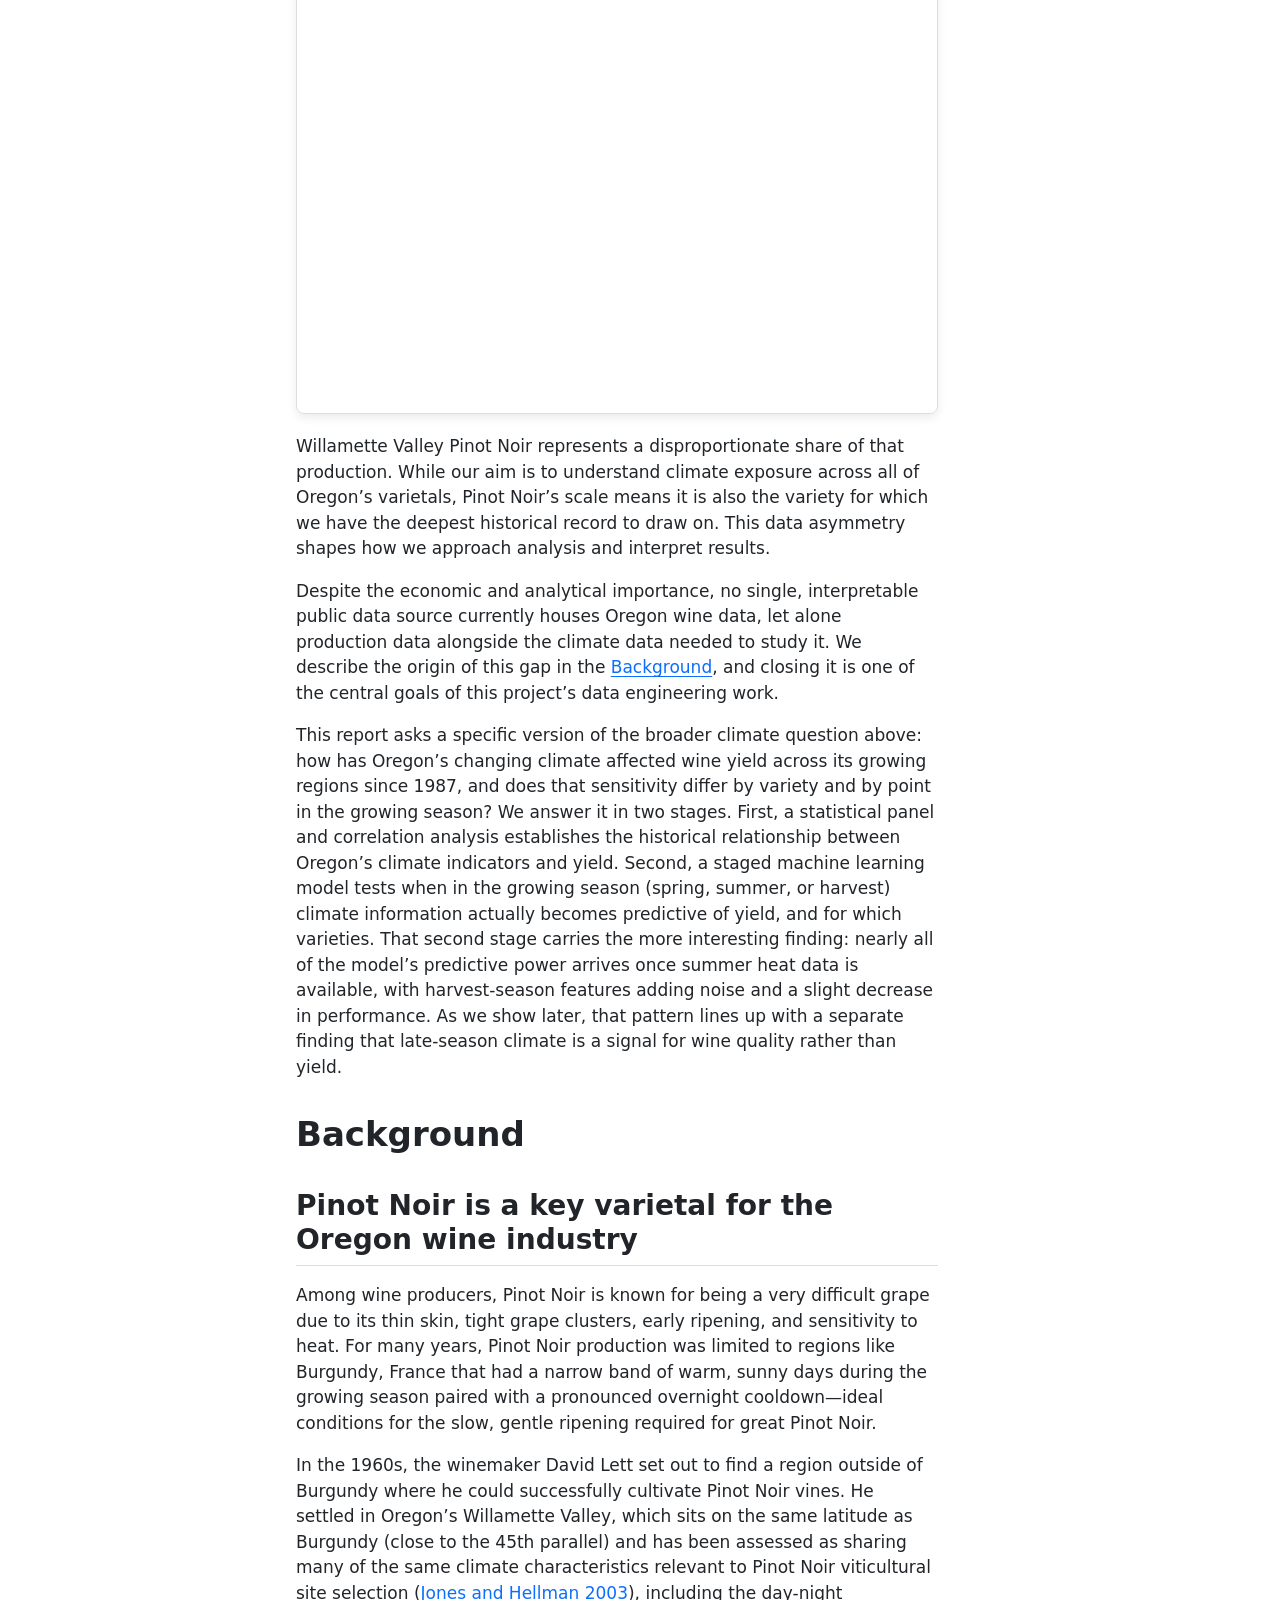
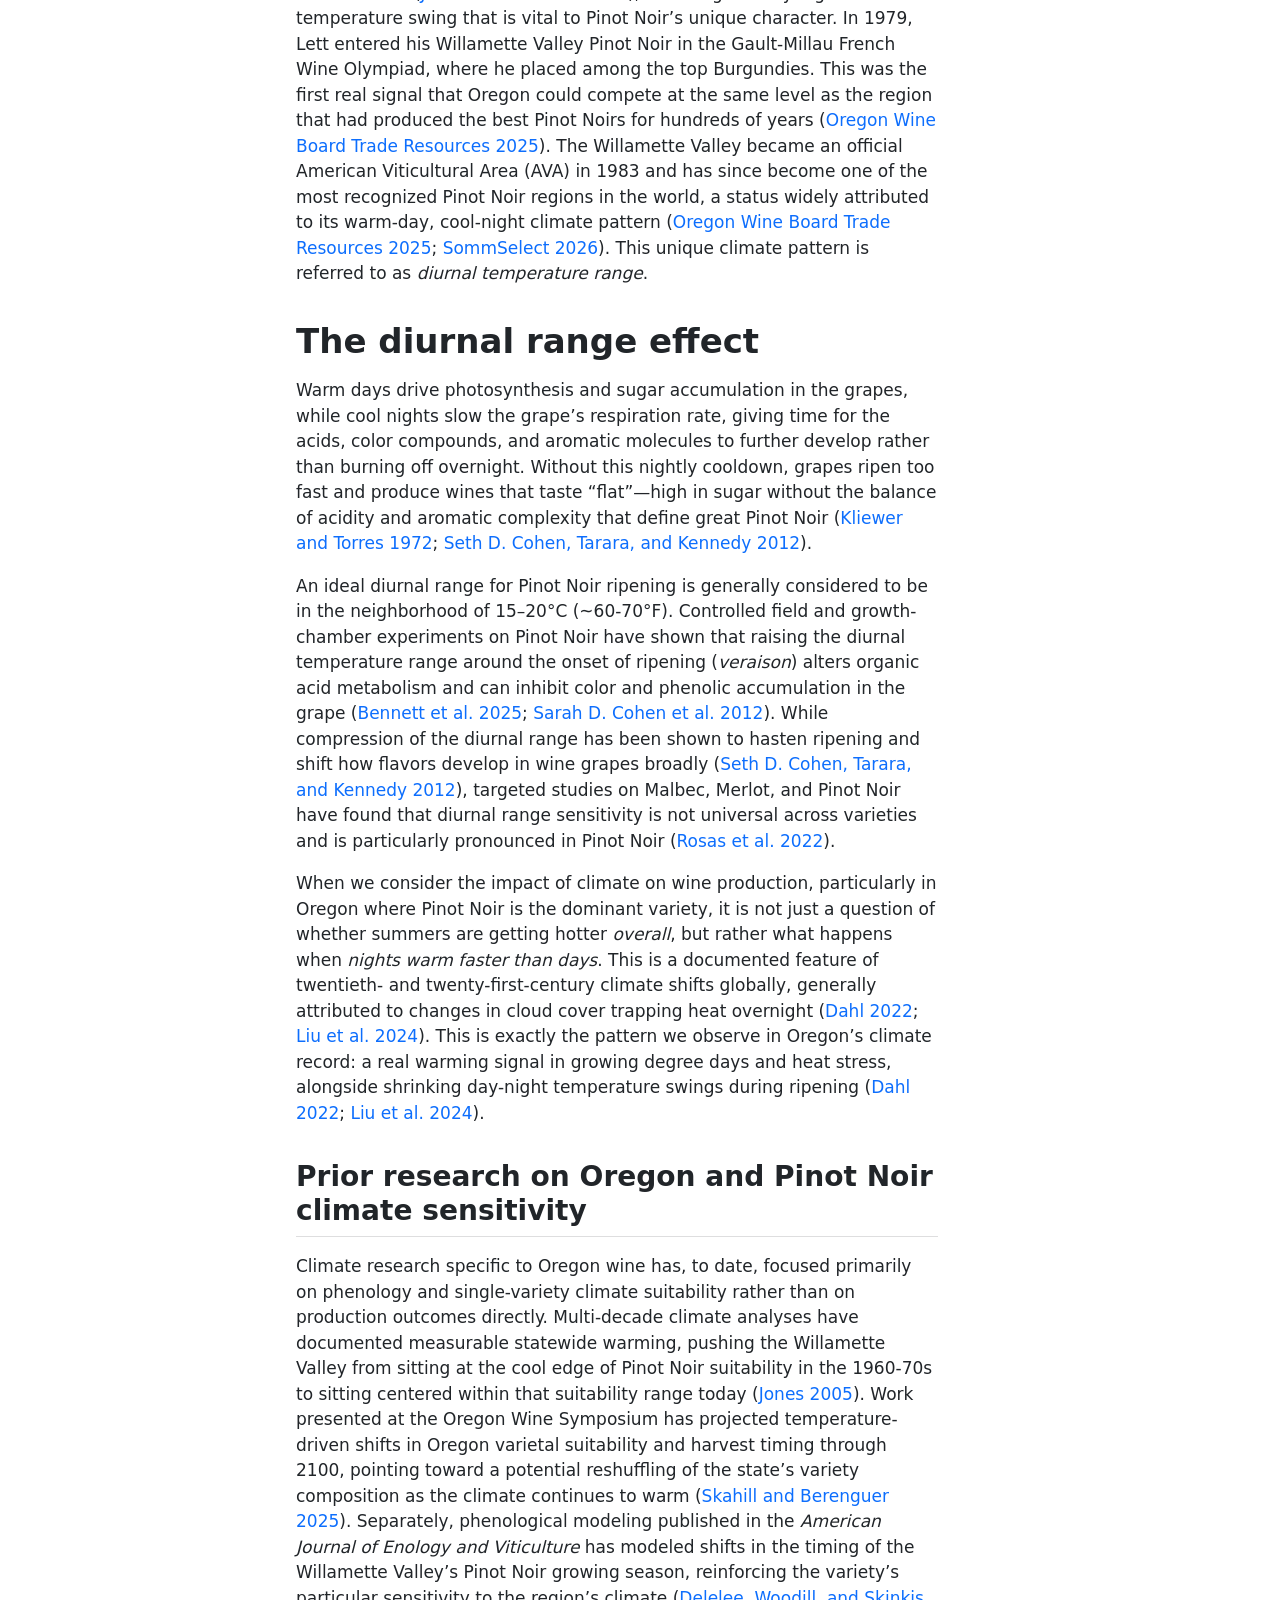
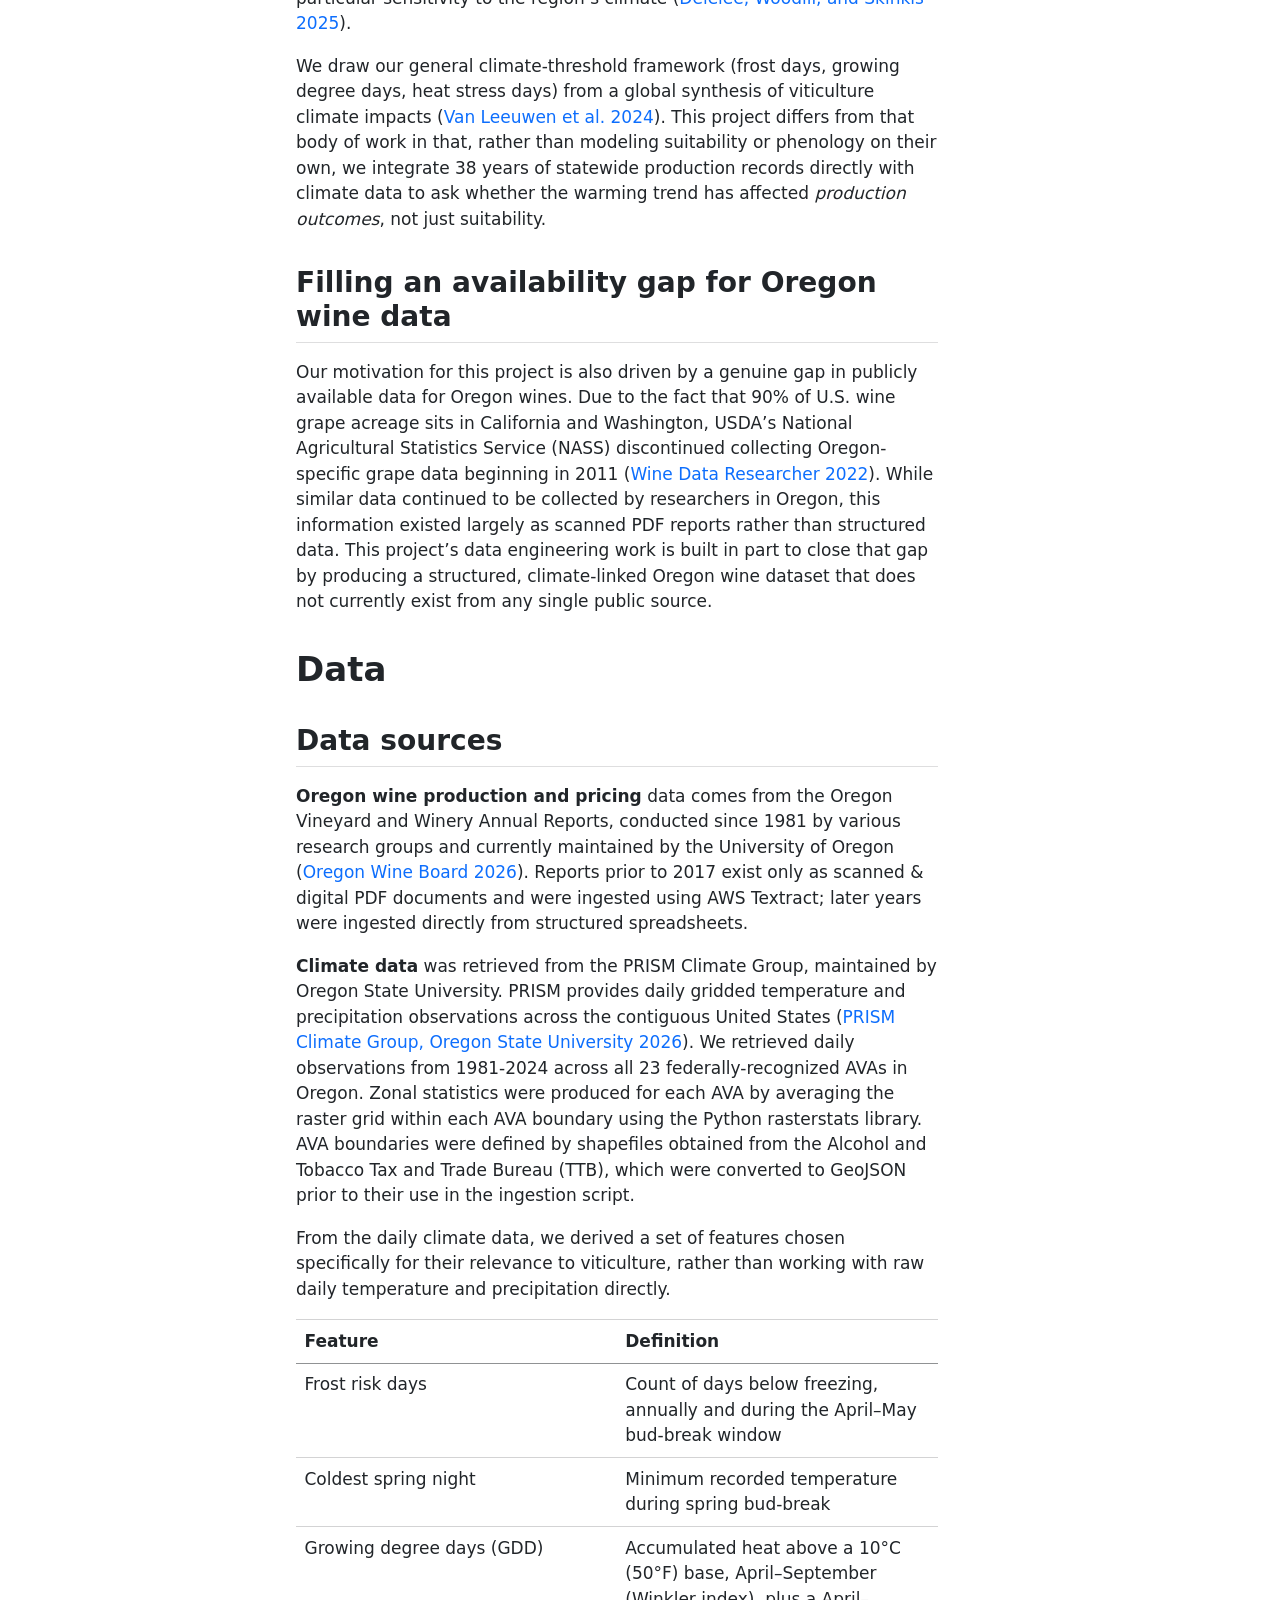
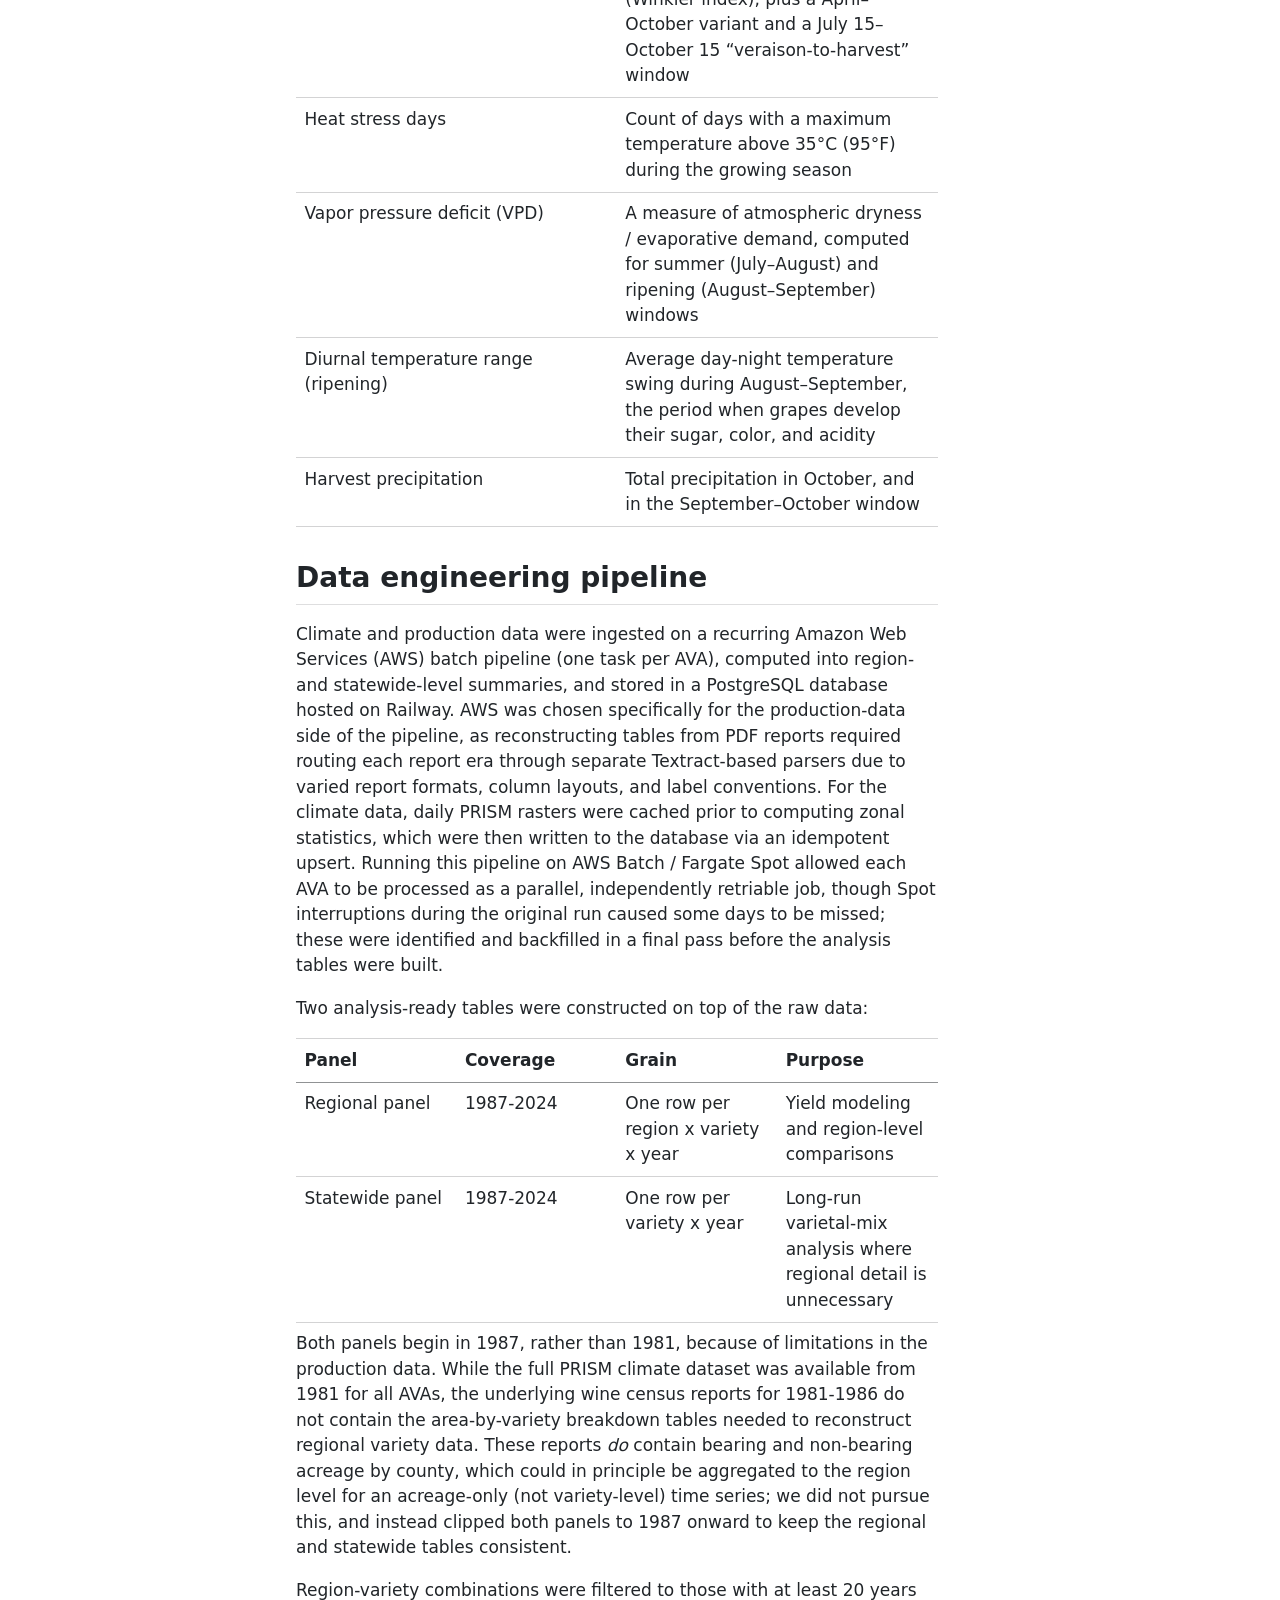
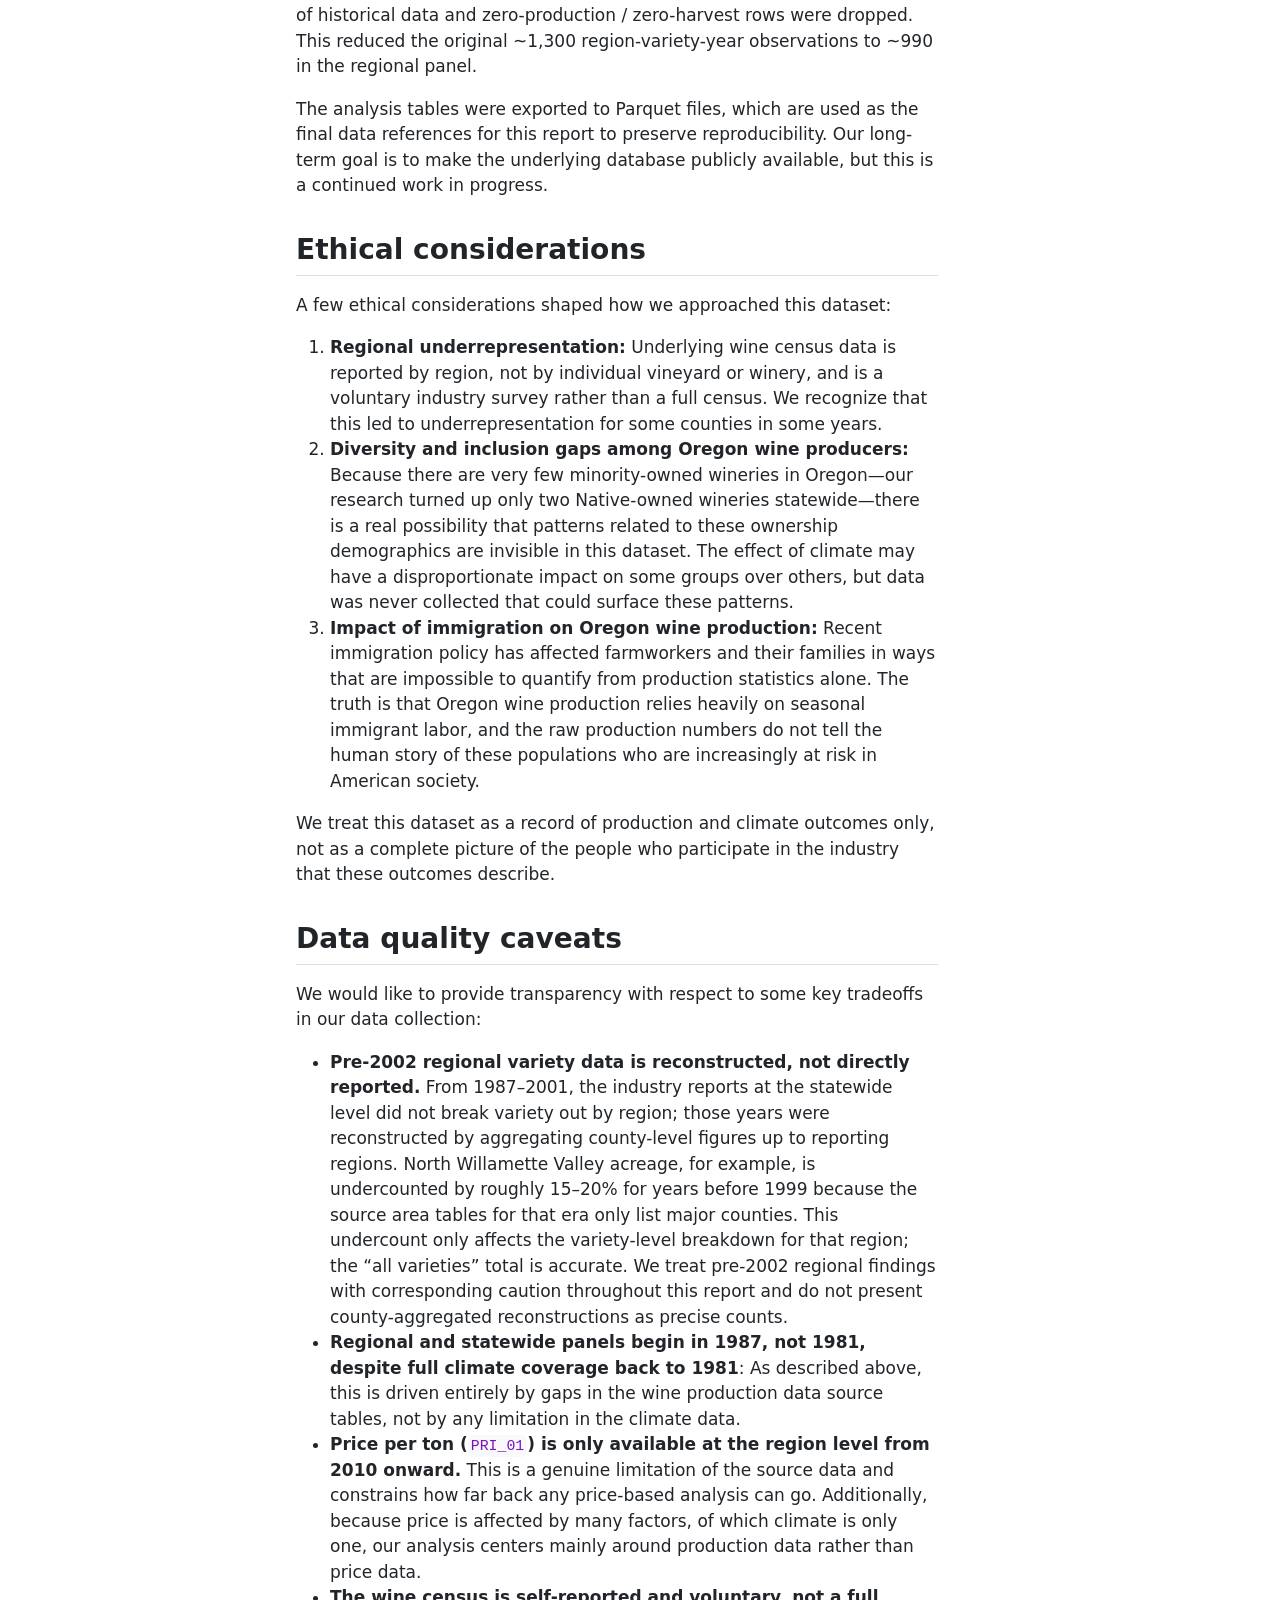
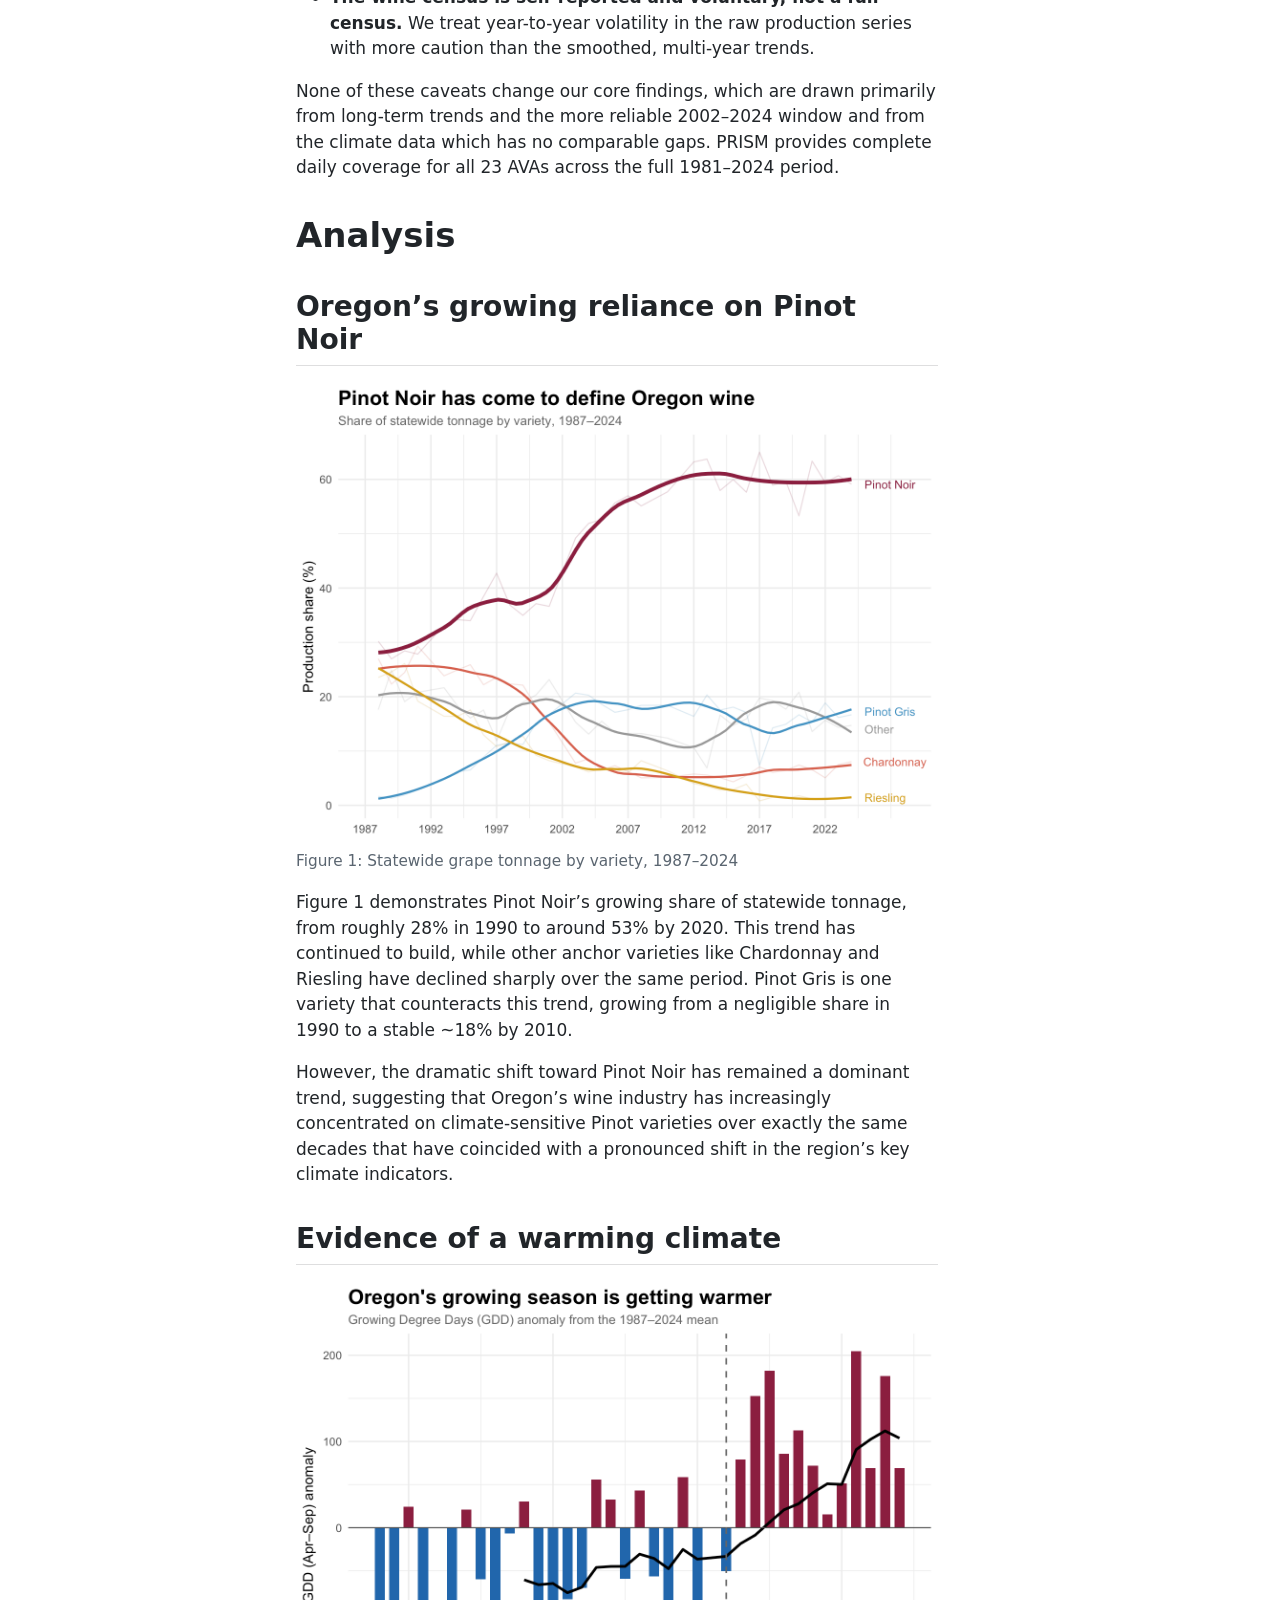
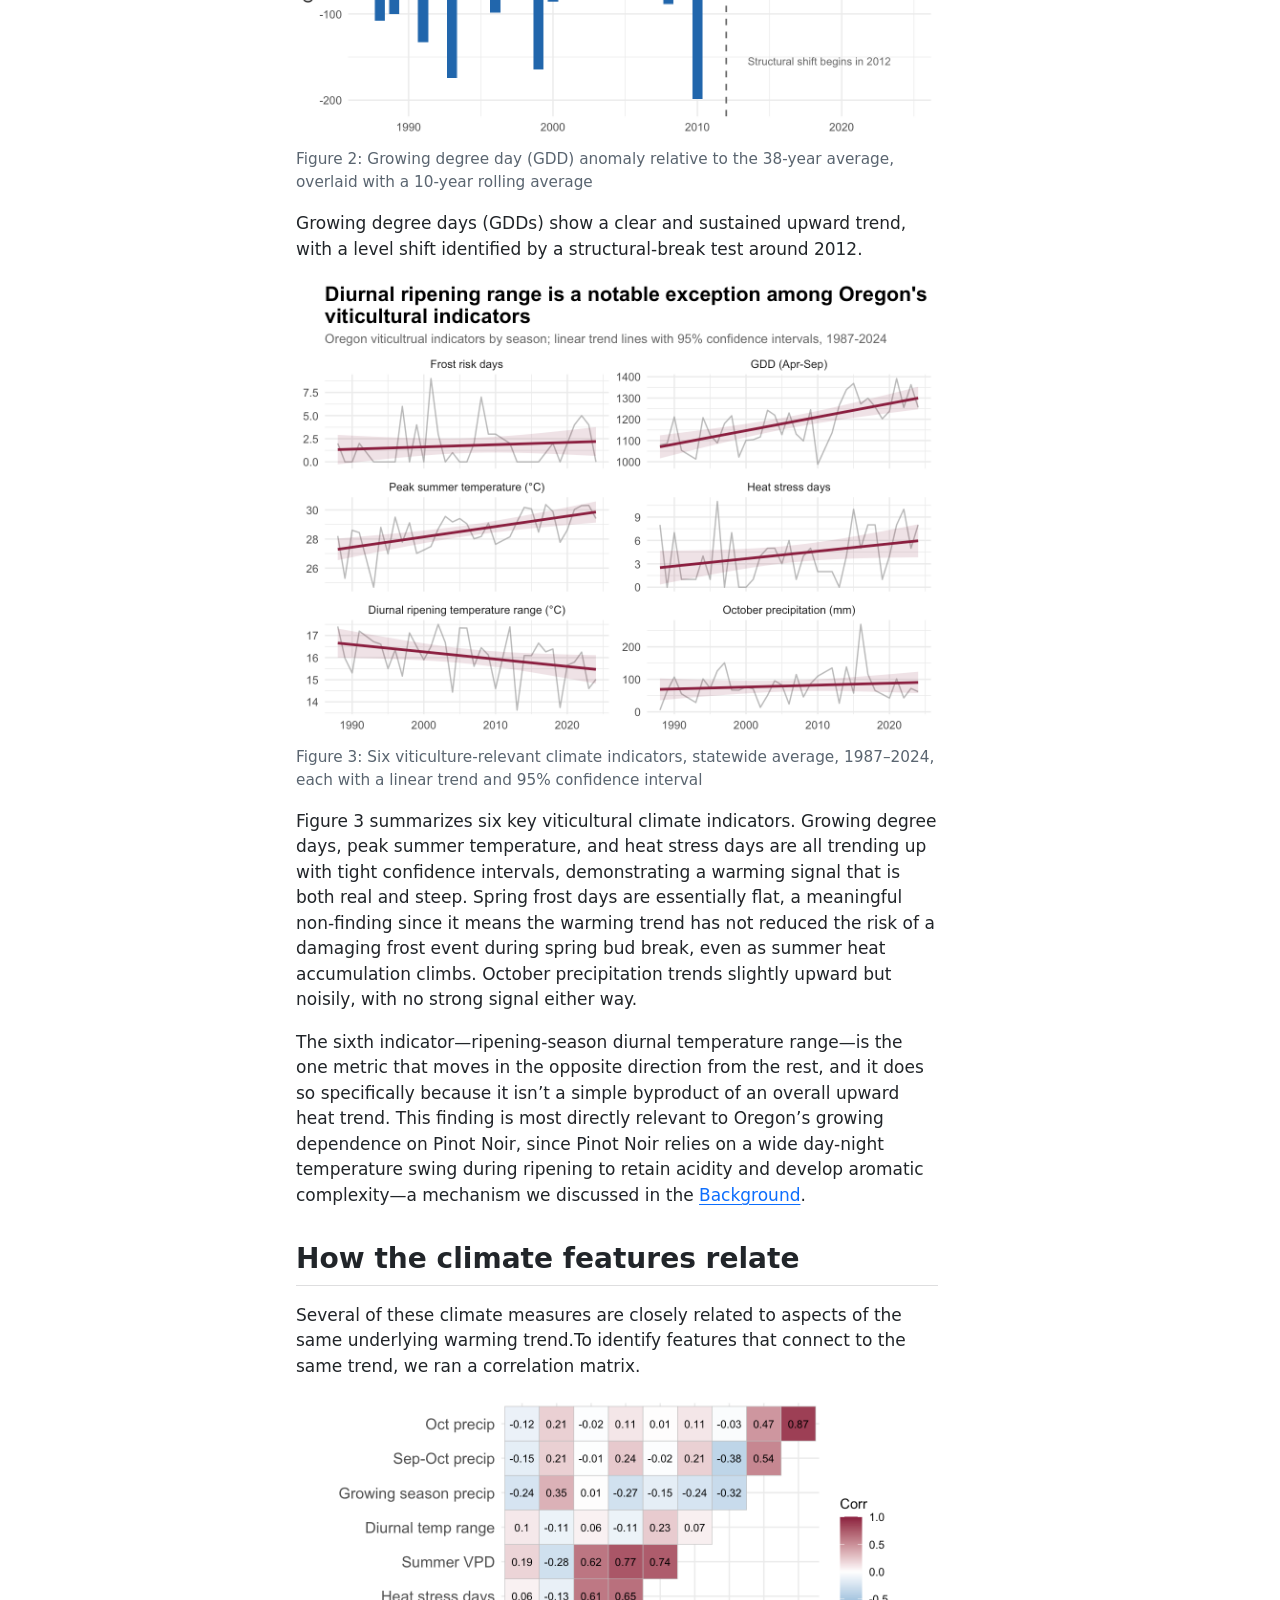
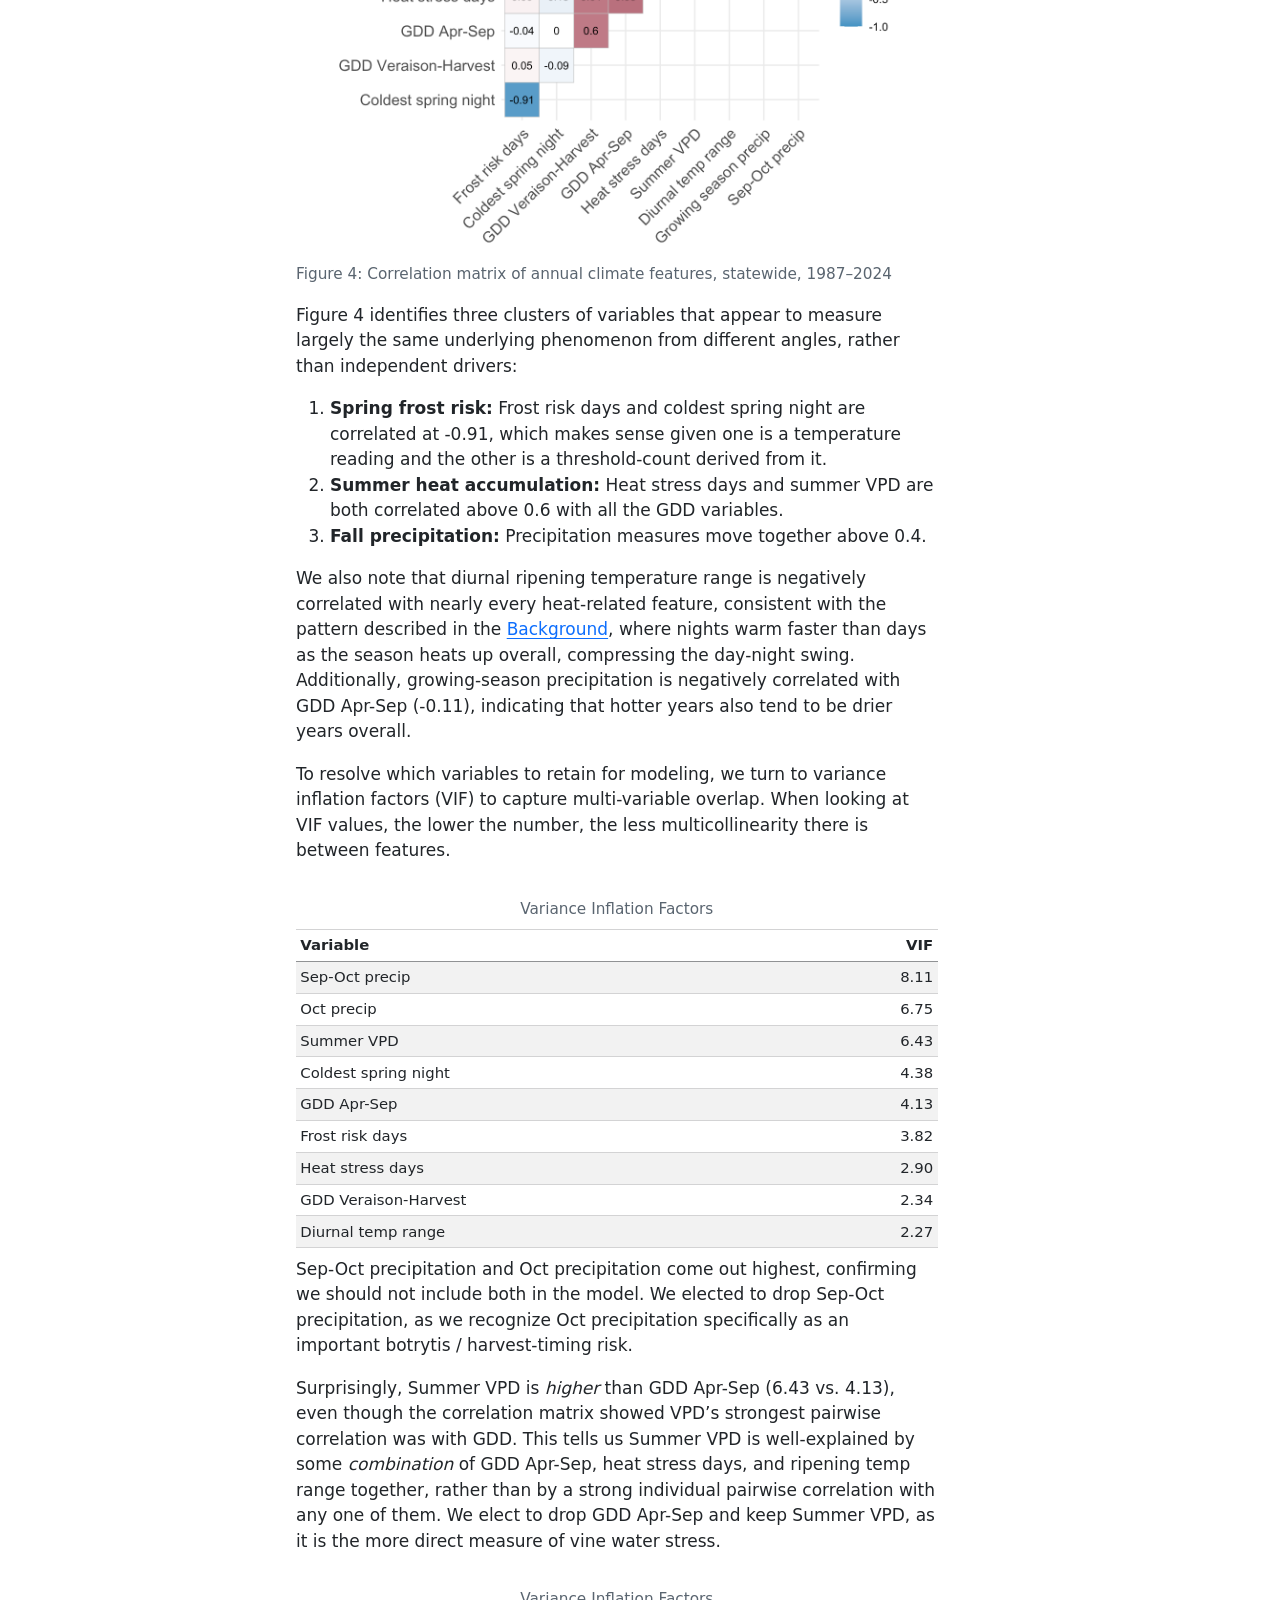
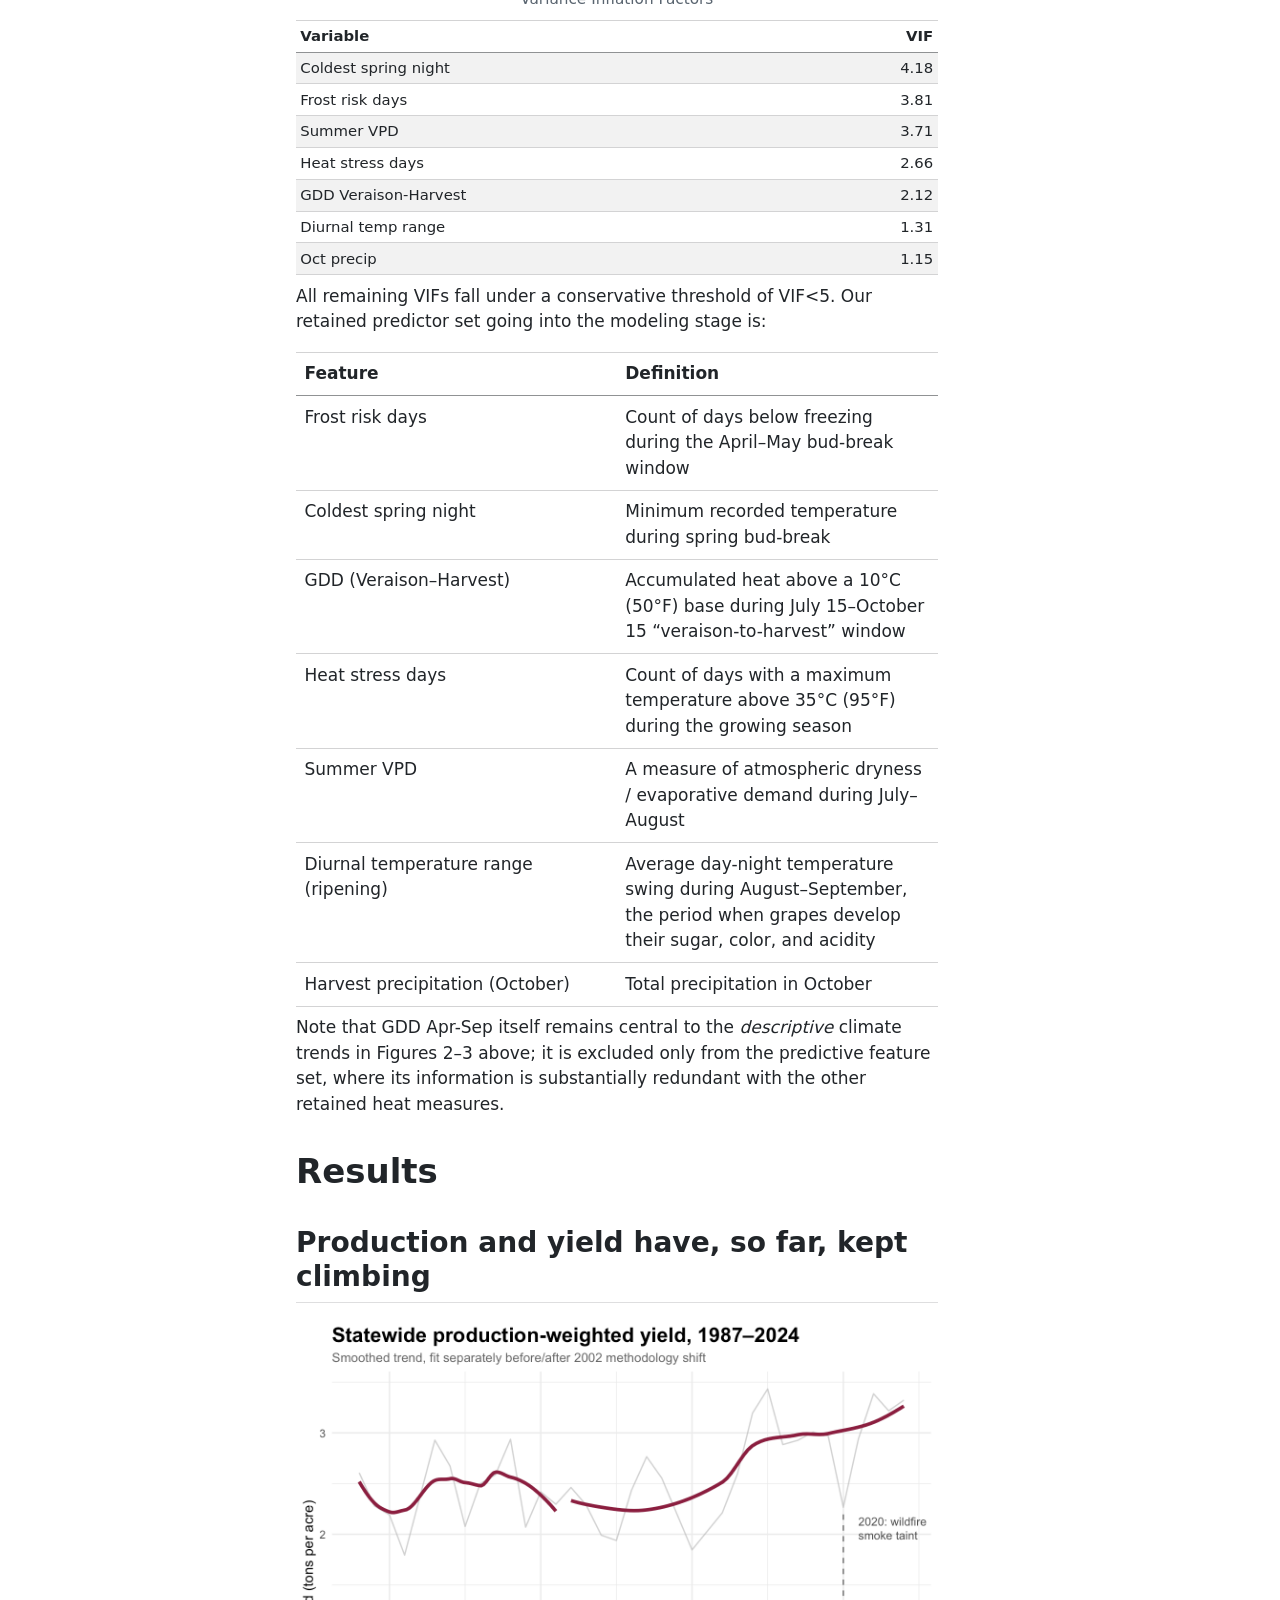
==== commit f6697ba3: "chore: re-render report with dynamic text for figure 1" ====
--- a/_output/index.html
+++ b/_output/index.html
@@ -507,7 +507,7 @@
 </div>
 </div>
 </div>
-<p>Figure 1 demonstrates Pinot Noir’s growing share of statewide tonnage, from roughly 15% in 1990 to around 30% by 2020. This trend has continued to build, while other anchor varieties like Chardonnay and Riesling have declined sharply over the same period. Pinot Gris is one variety that counteracts this trend, growing from a negligible share in 1990 to a stable ~18% by 2010.</p>
+<p>Figure 1 demonstrates Pinot Noir’s growing share of statewide tonnage, from roughly 28% in 1990 to around 53% by 2020. This trend has continued to build, while other anchor varieties like Chardonnay and Riesling have declined sharply over the same period. Pinot Gris is one variety that counteracts this trend, growing from a negligible share in 1990 to a stable ~18% by 2010.</p>
 <p>However, the dramatic shift toward Pinot Noir has remained a dominant trend, suggesting that Oregon’s wine industry has increasingly concentrated on climate-sensitive Pinot varieties over exactly the same decades that have coincided with a pronounced shift in the region’s key climate indicators.</p>
 </section>
 <section id="evidence-of-a-warming-climate" class="level2">
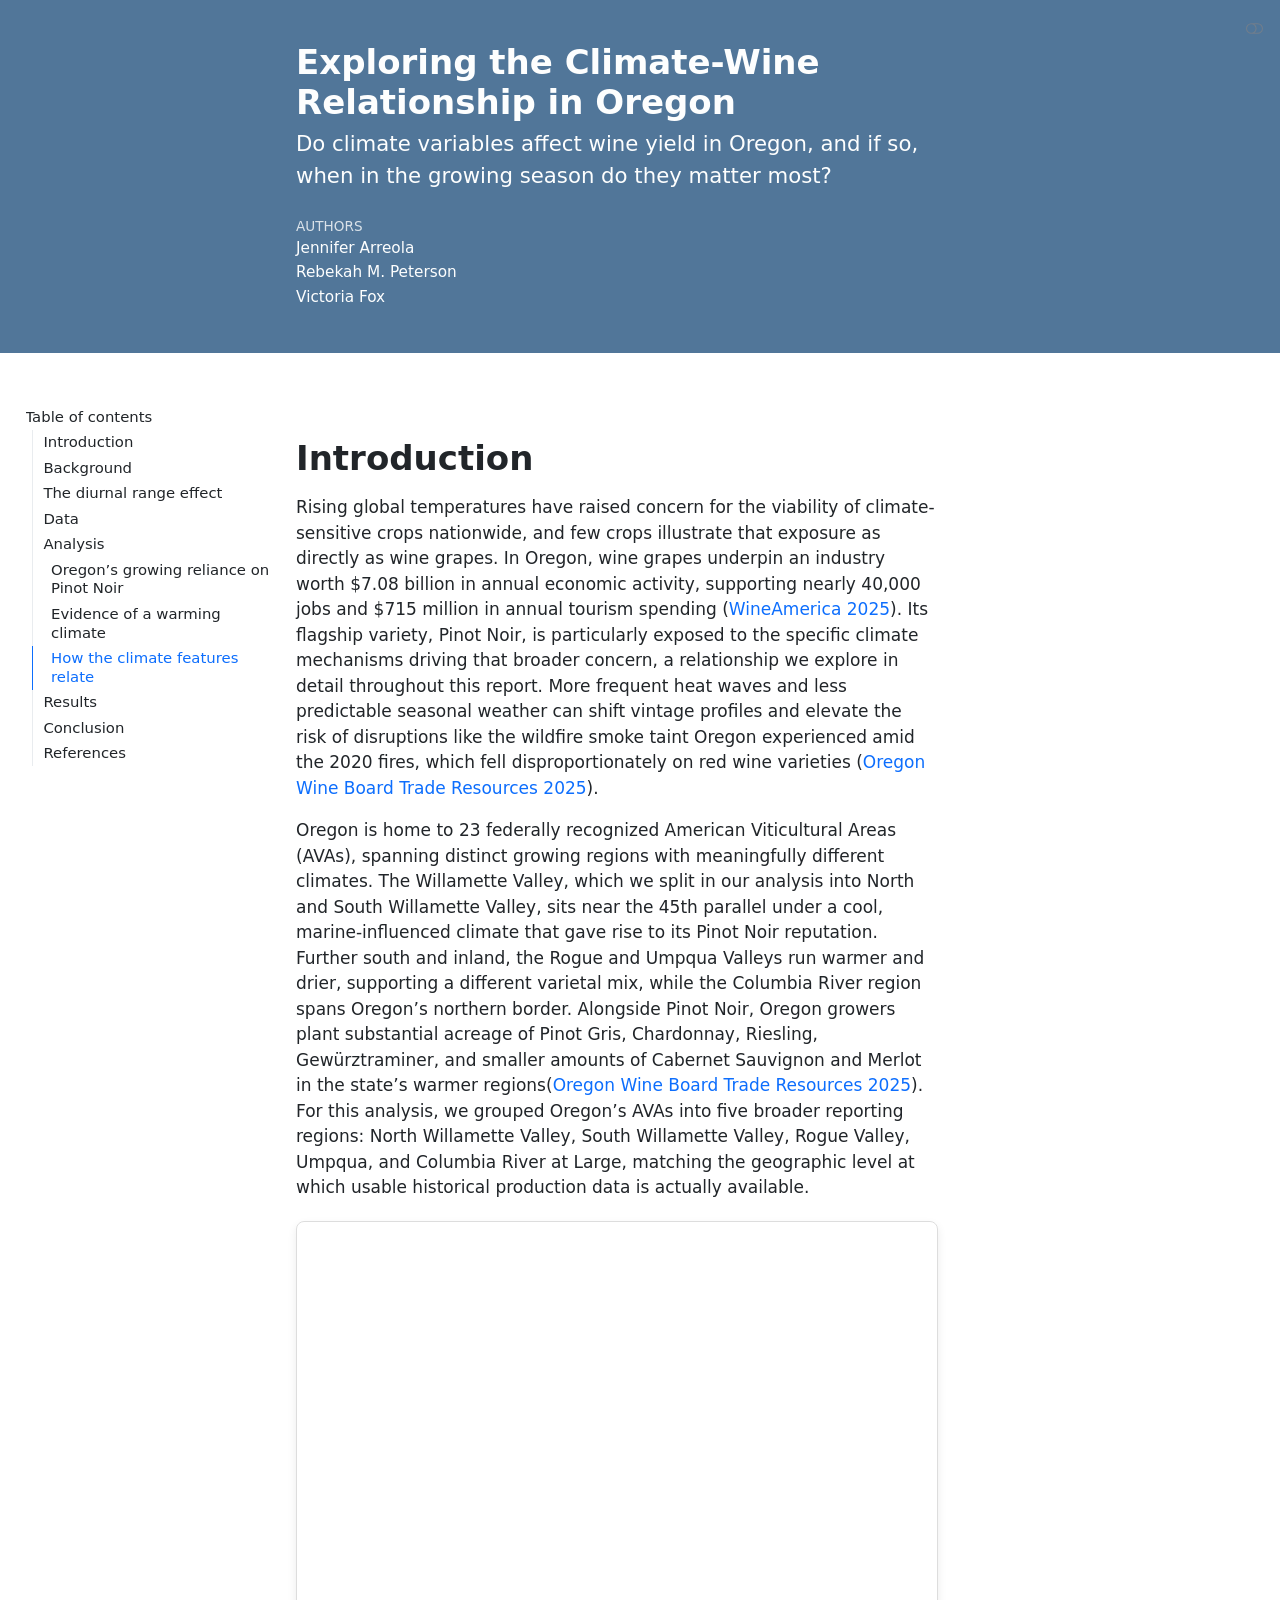
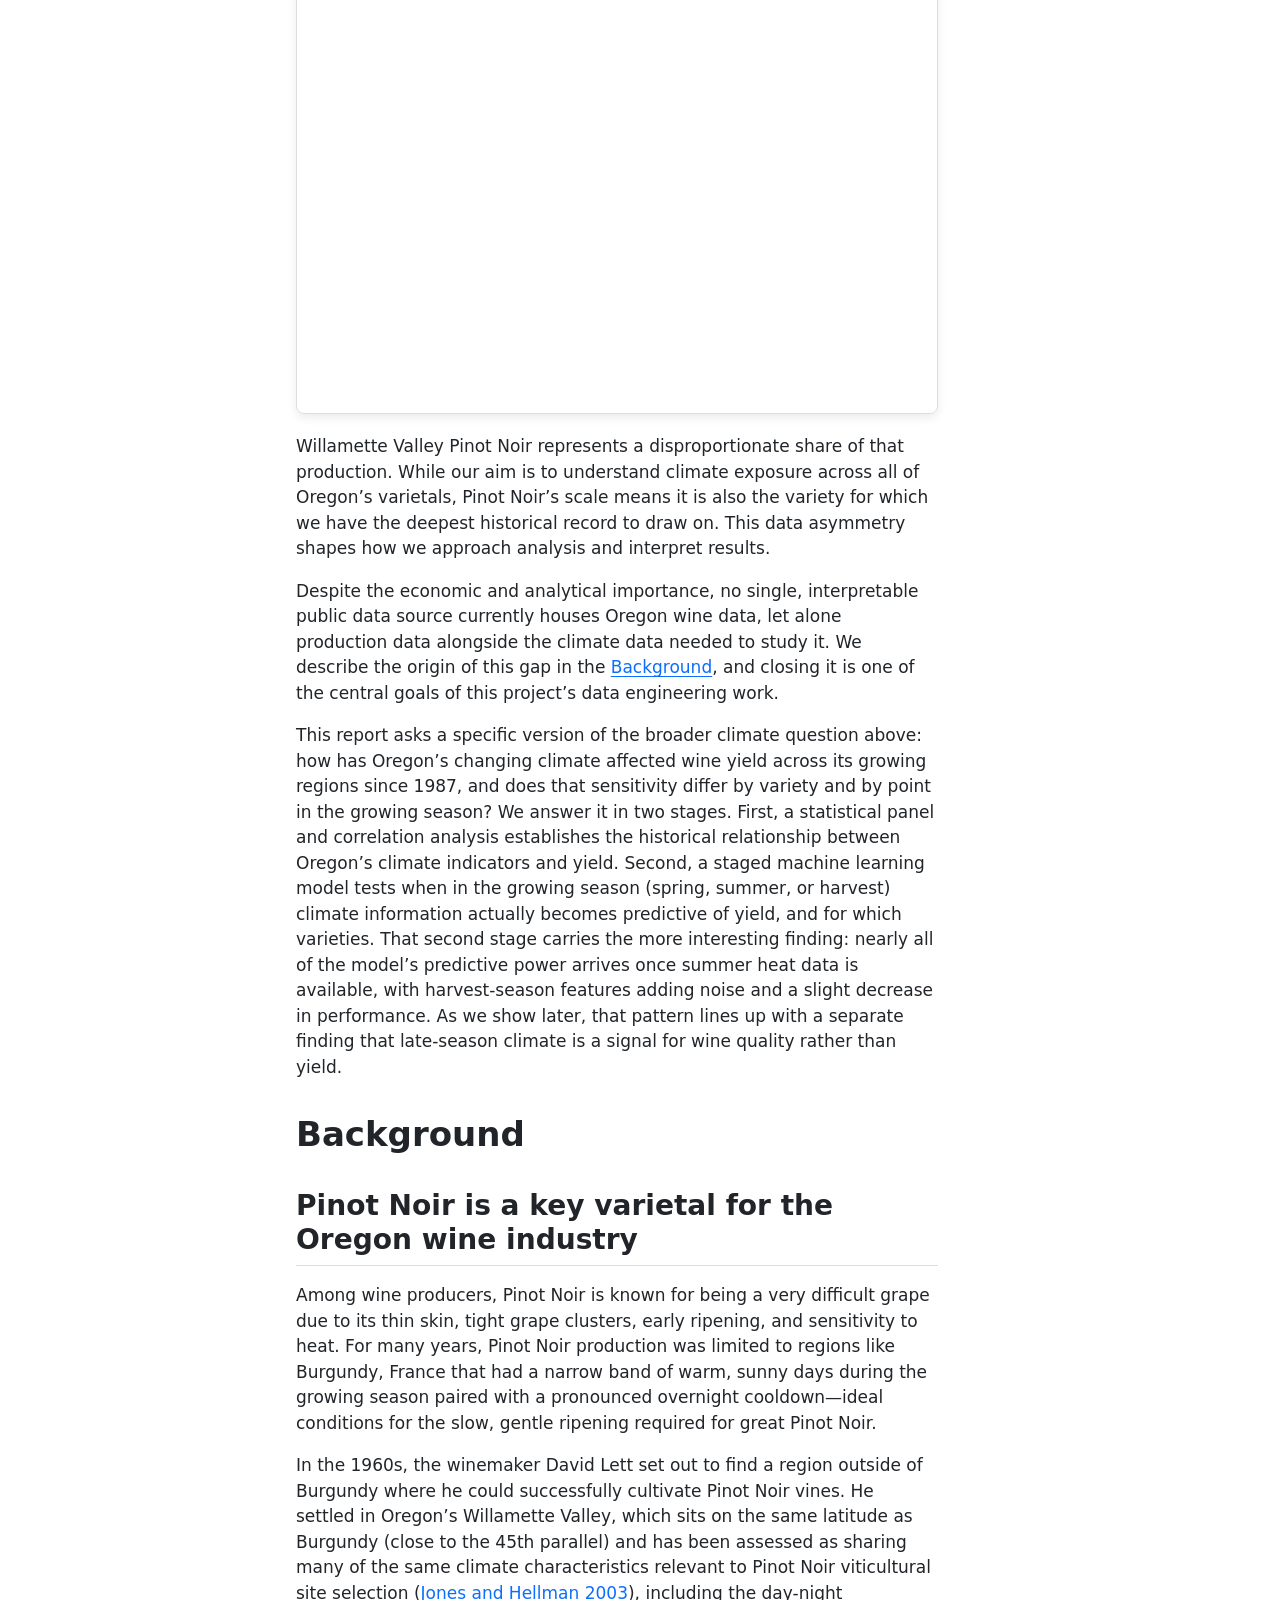
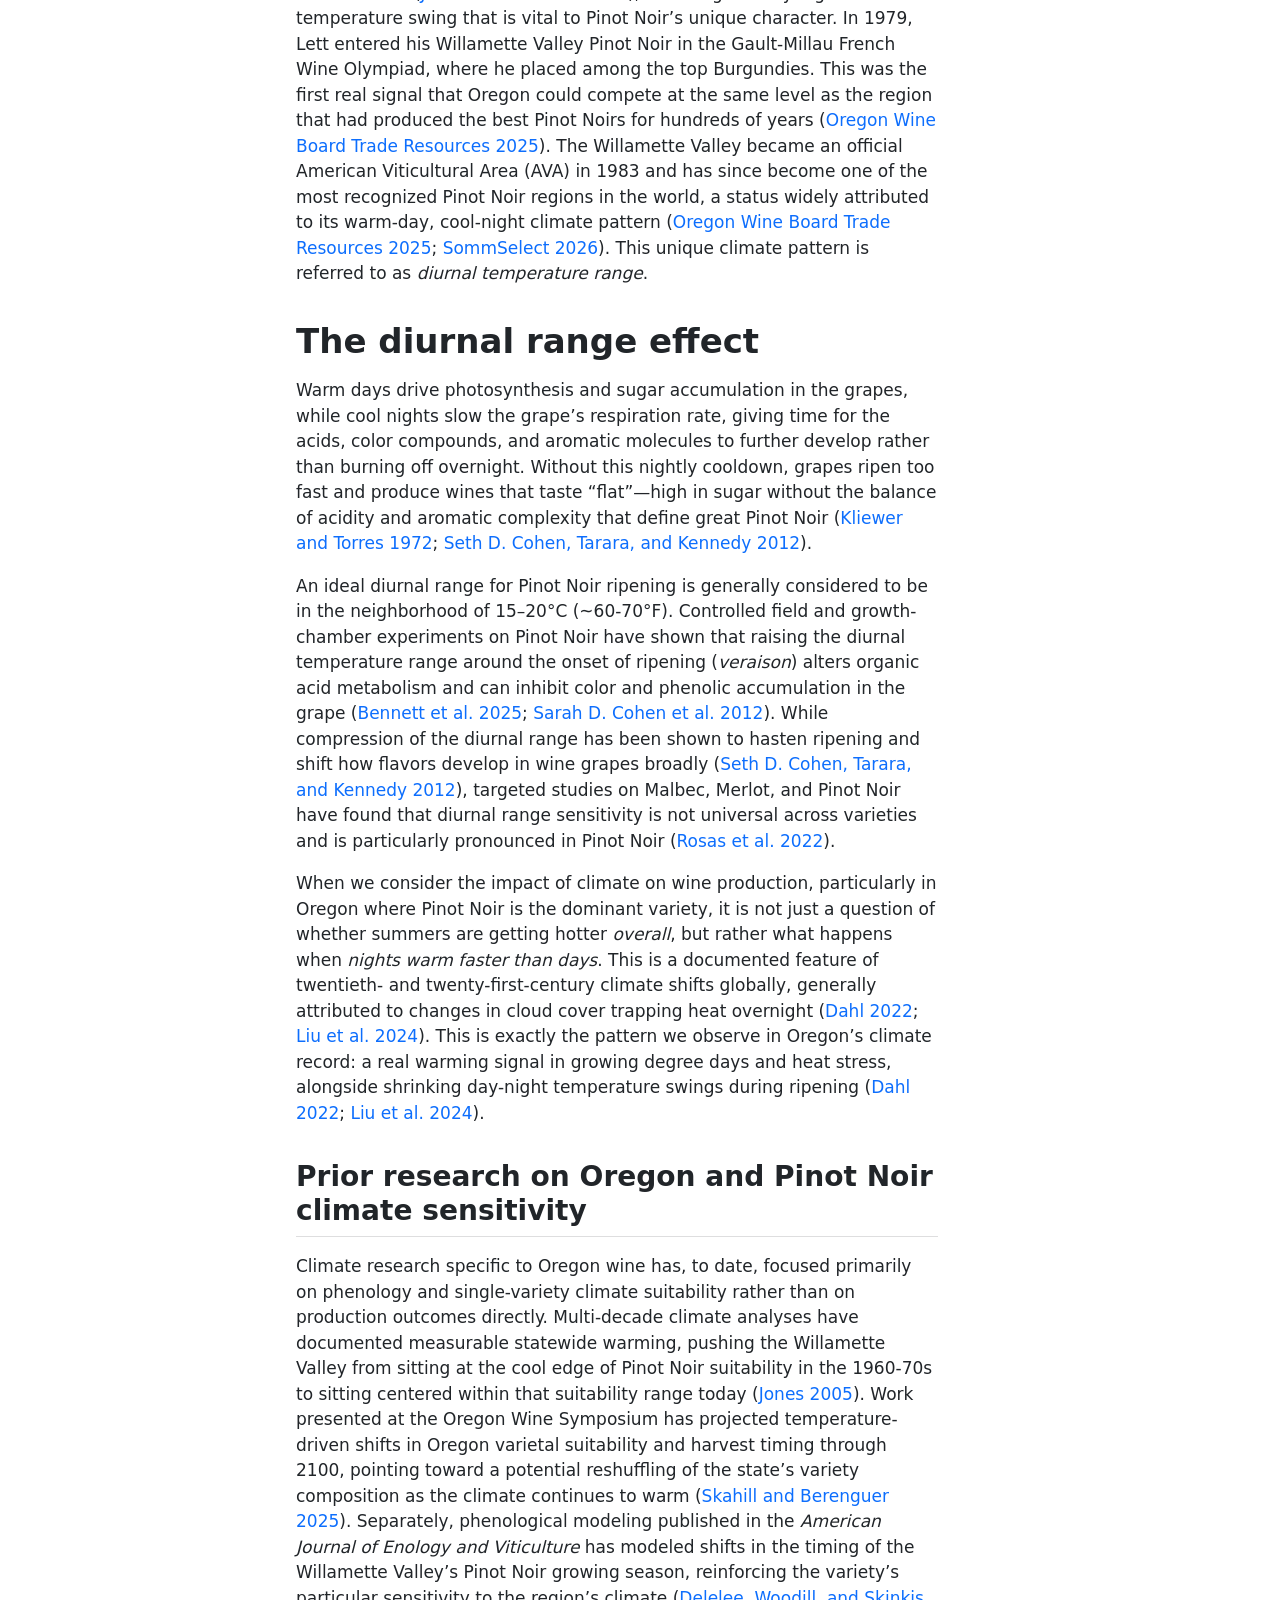
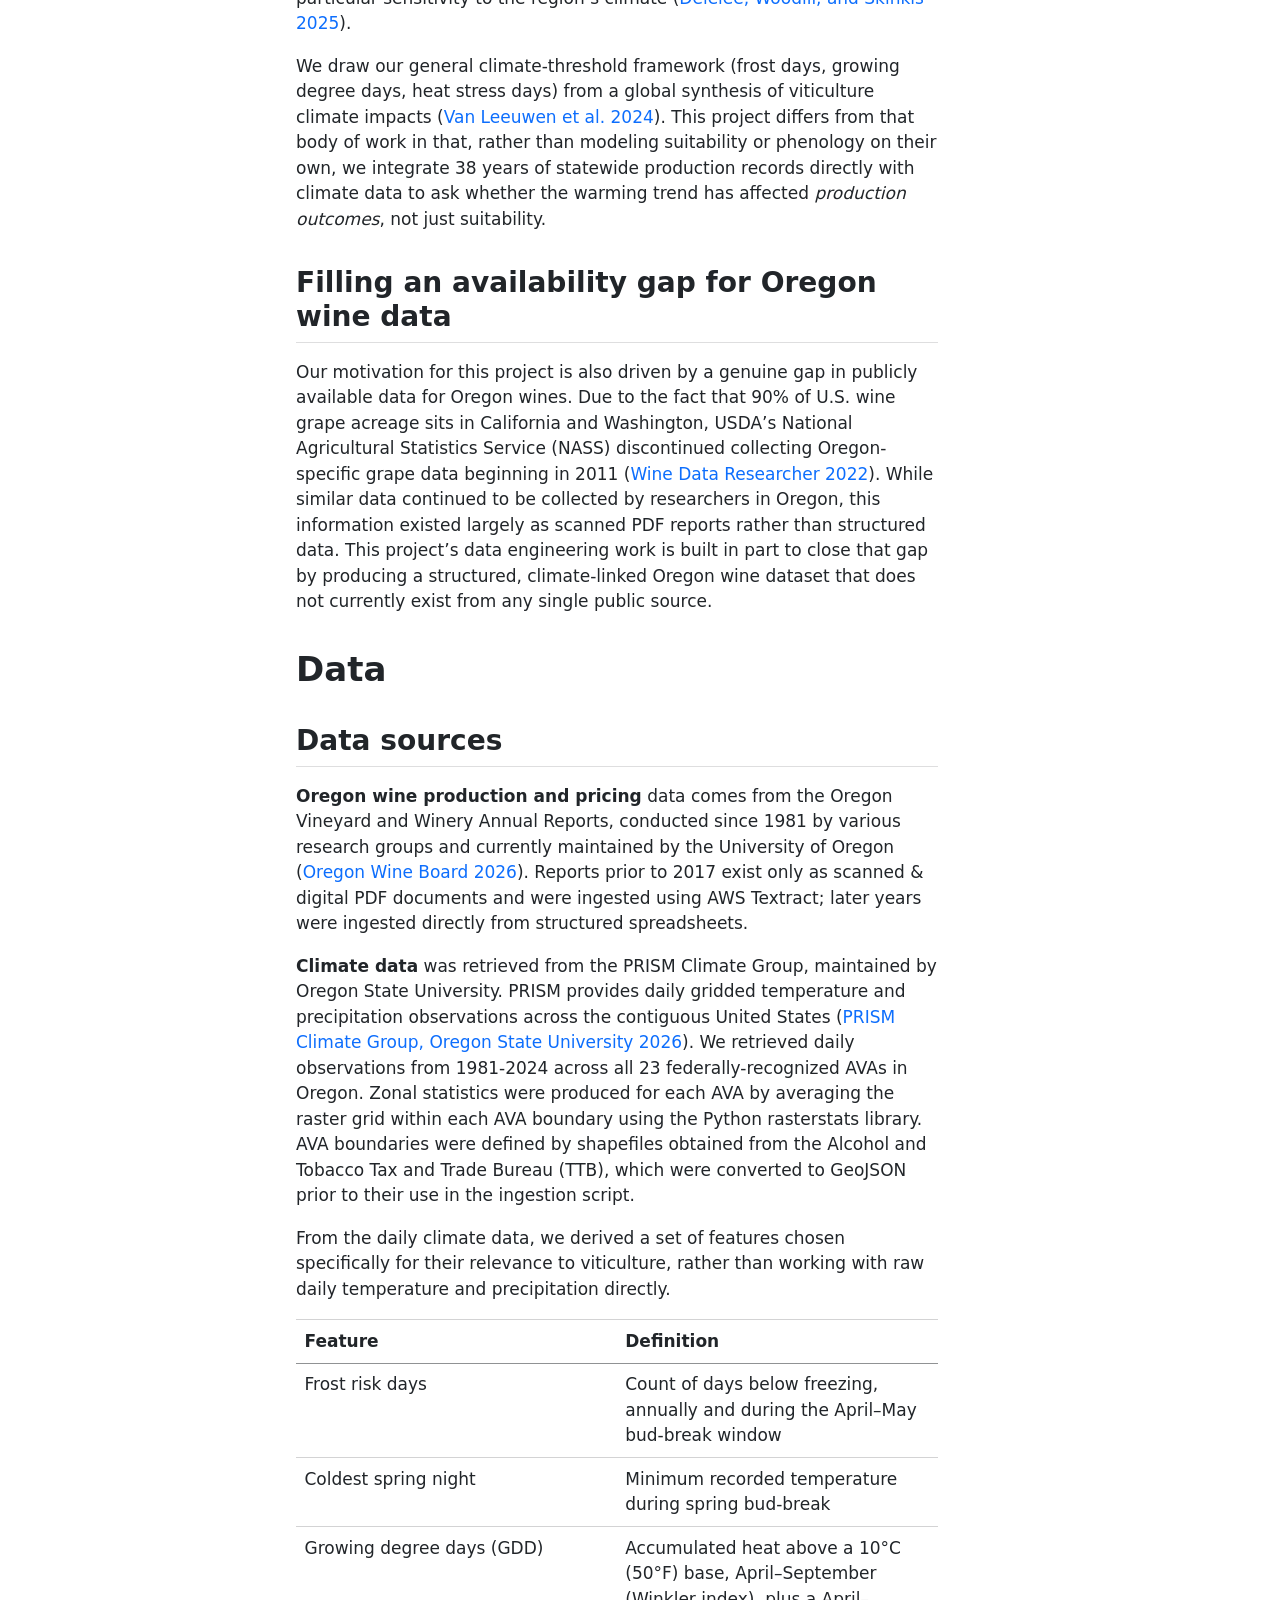
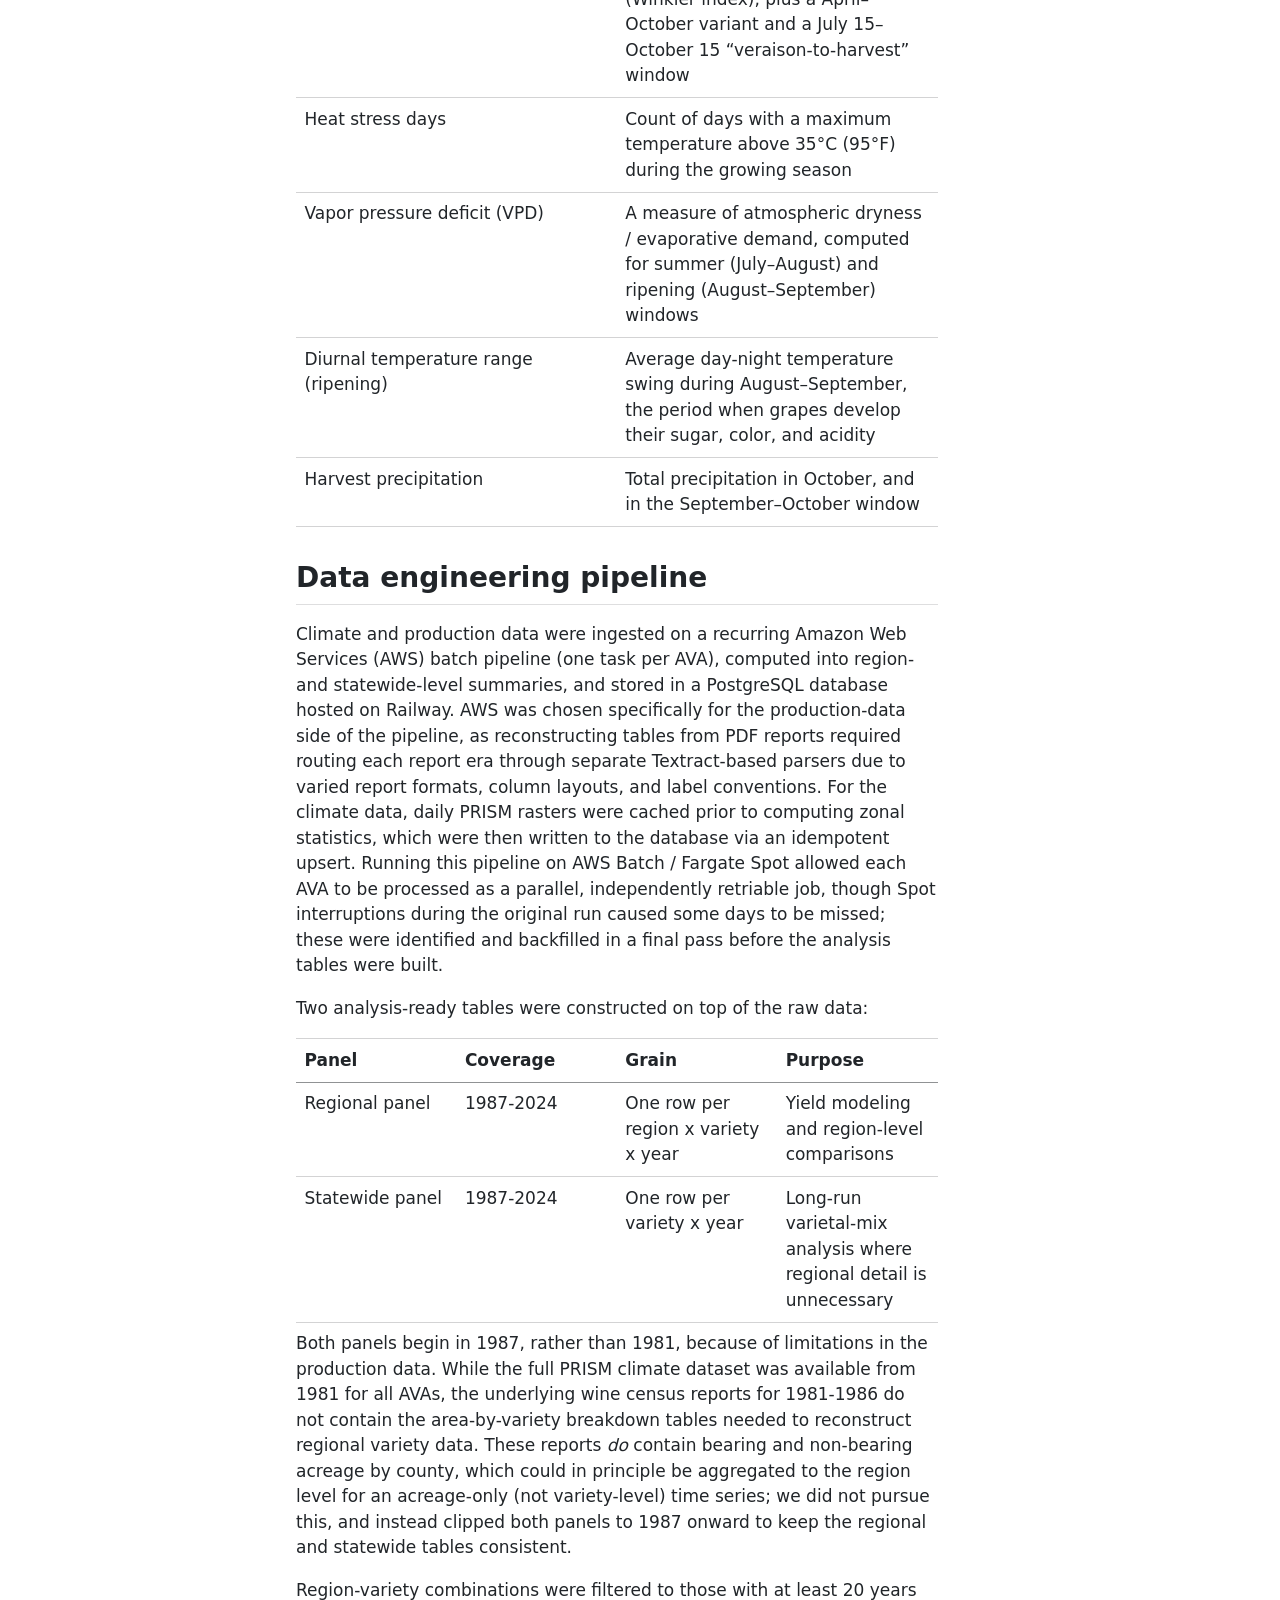
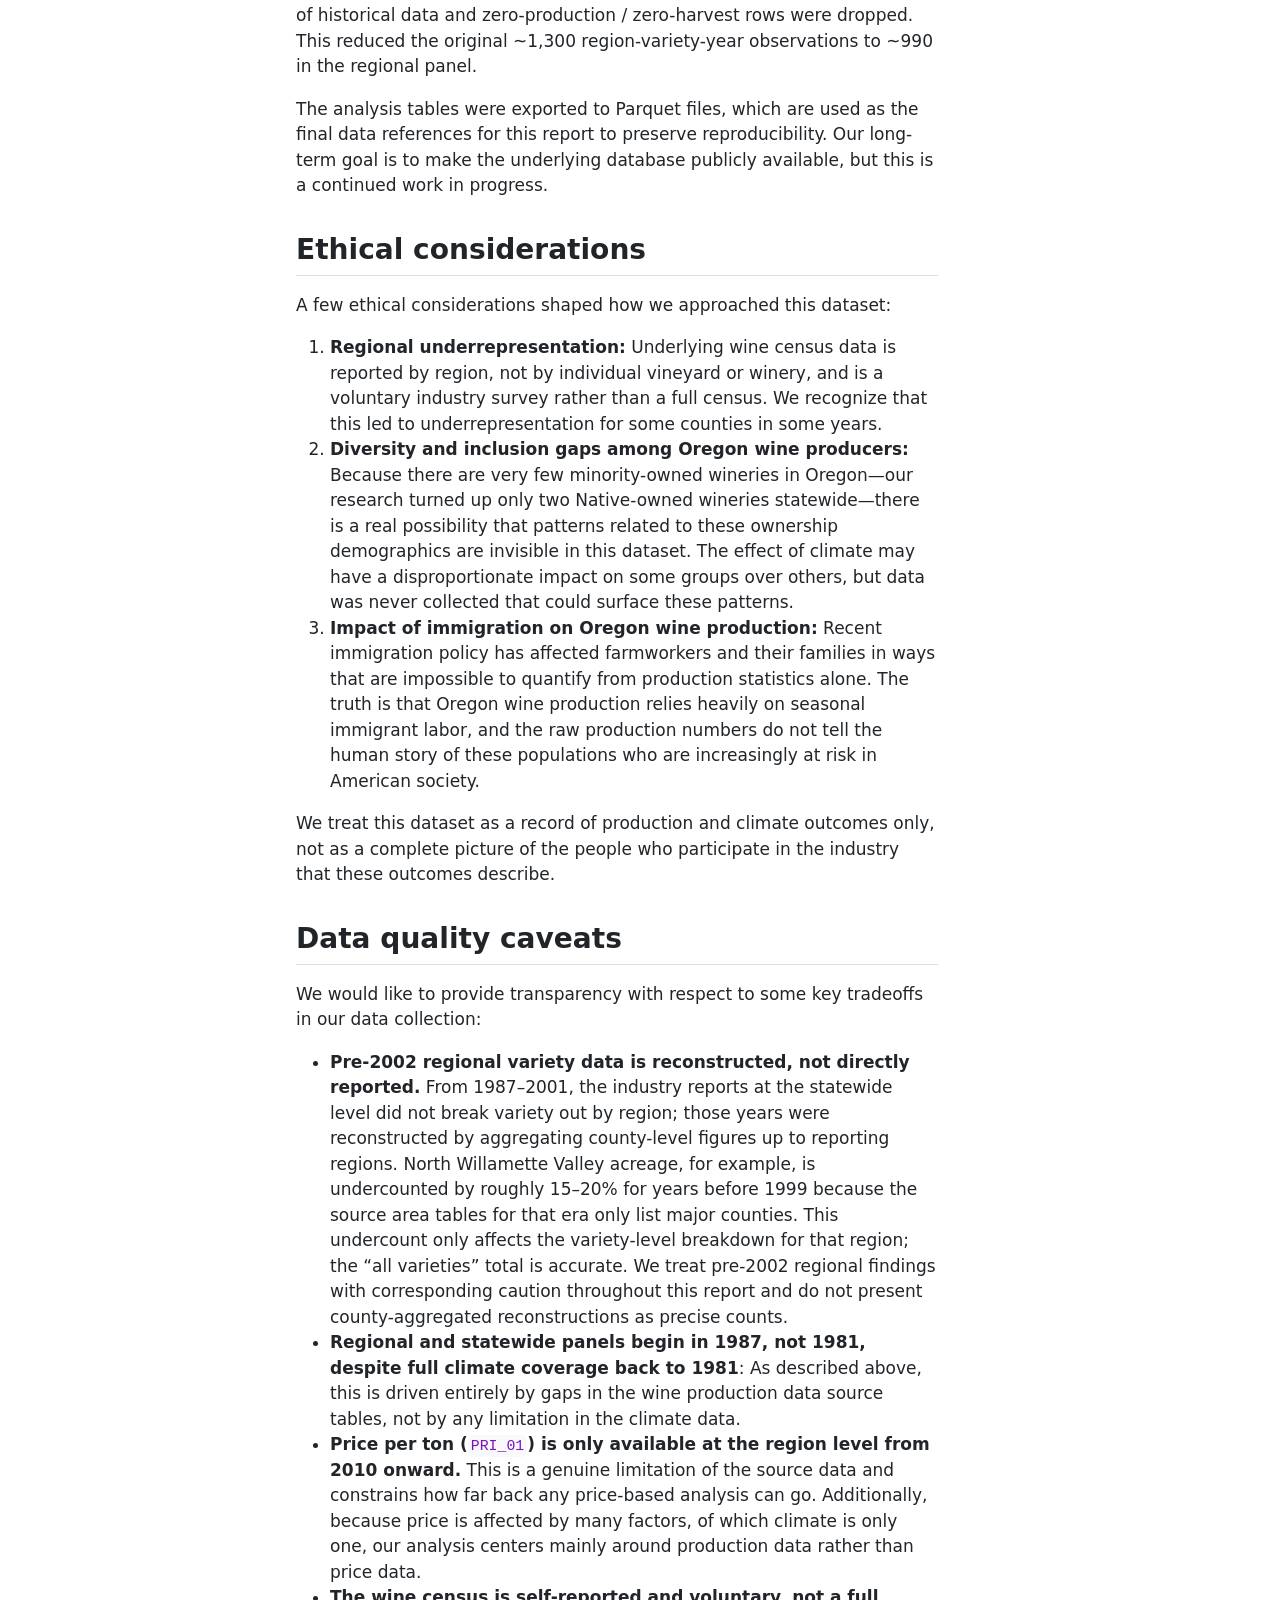
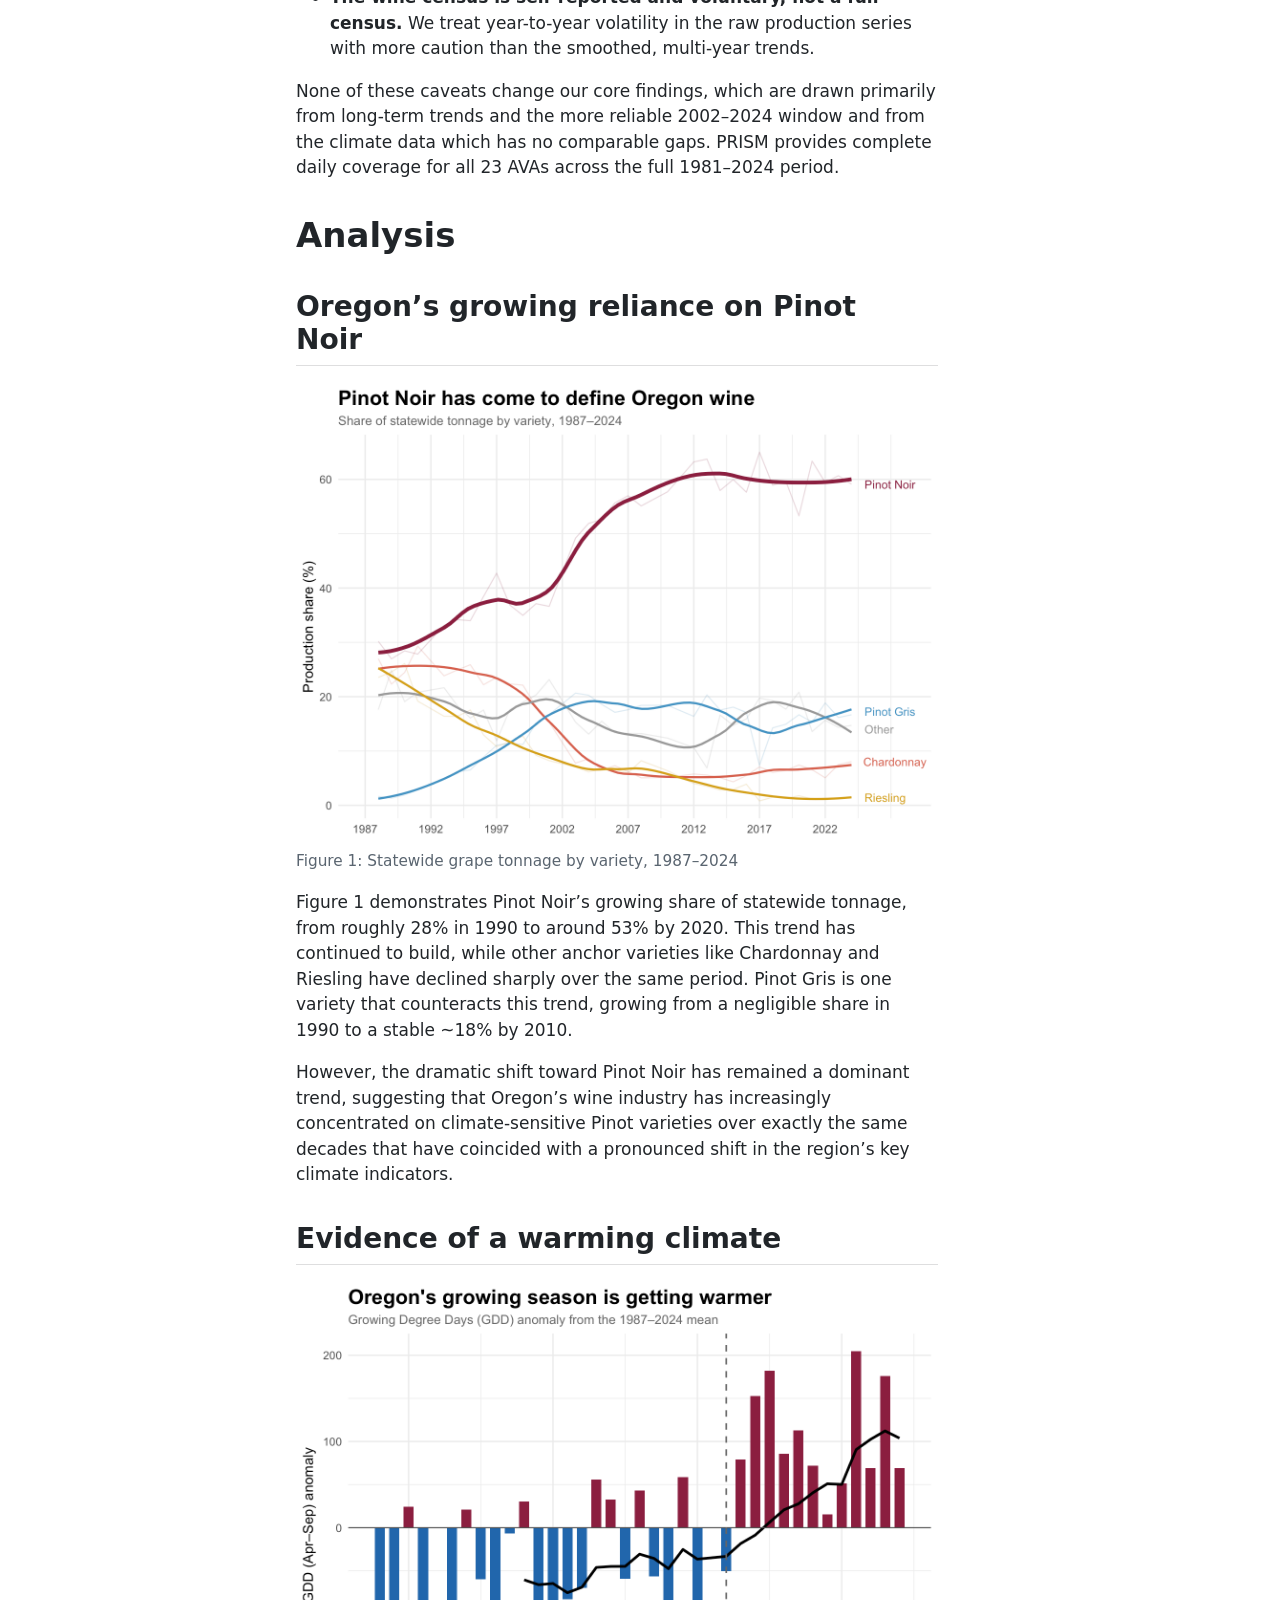
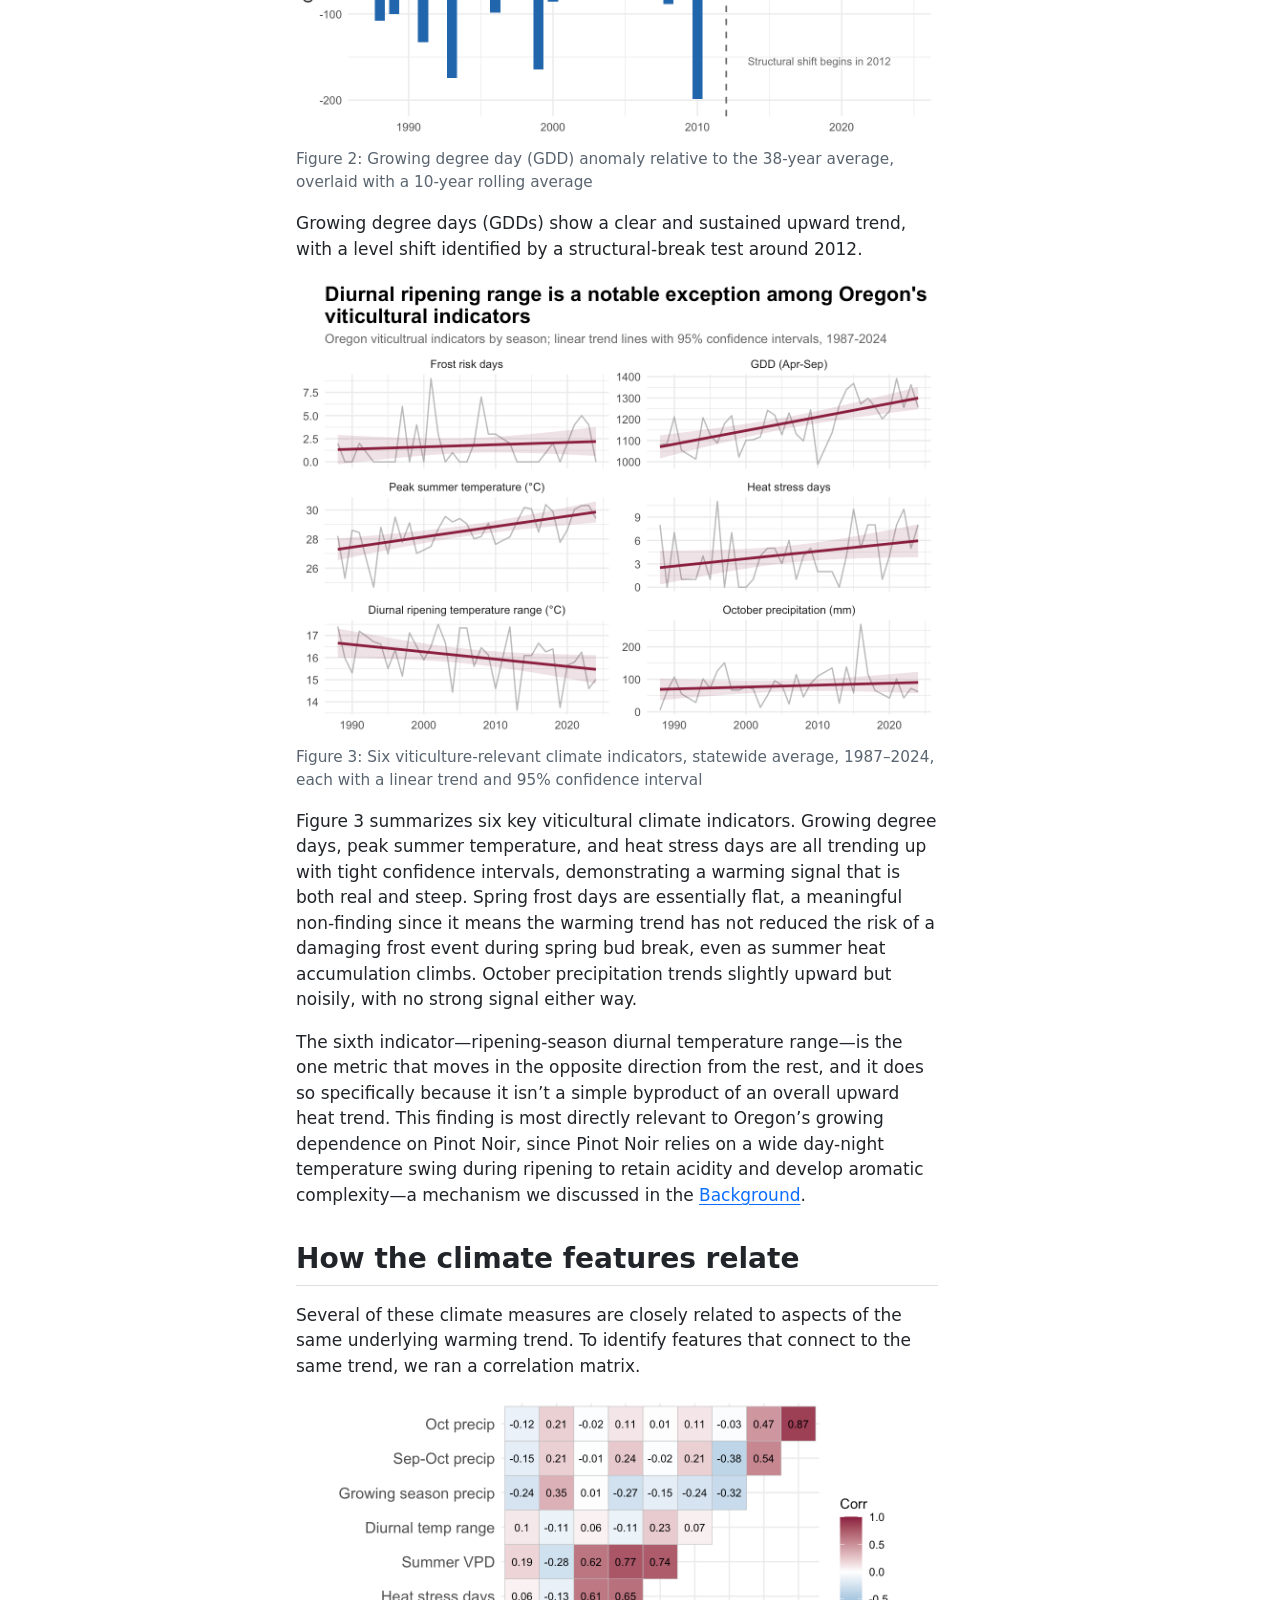
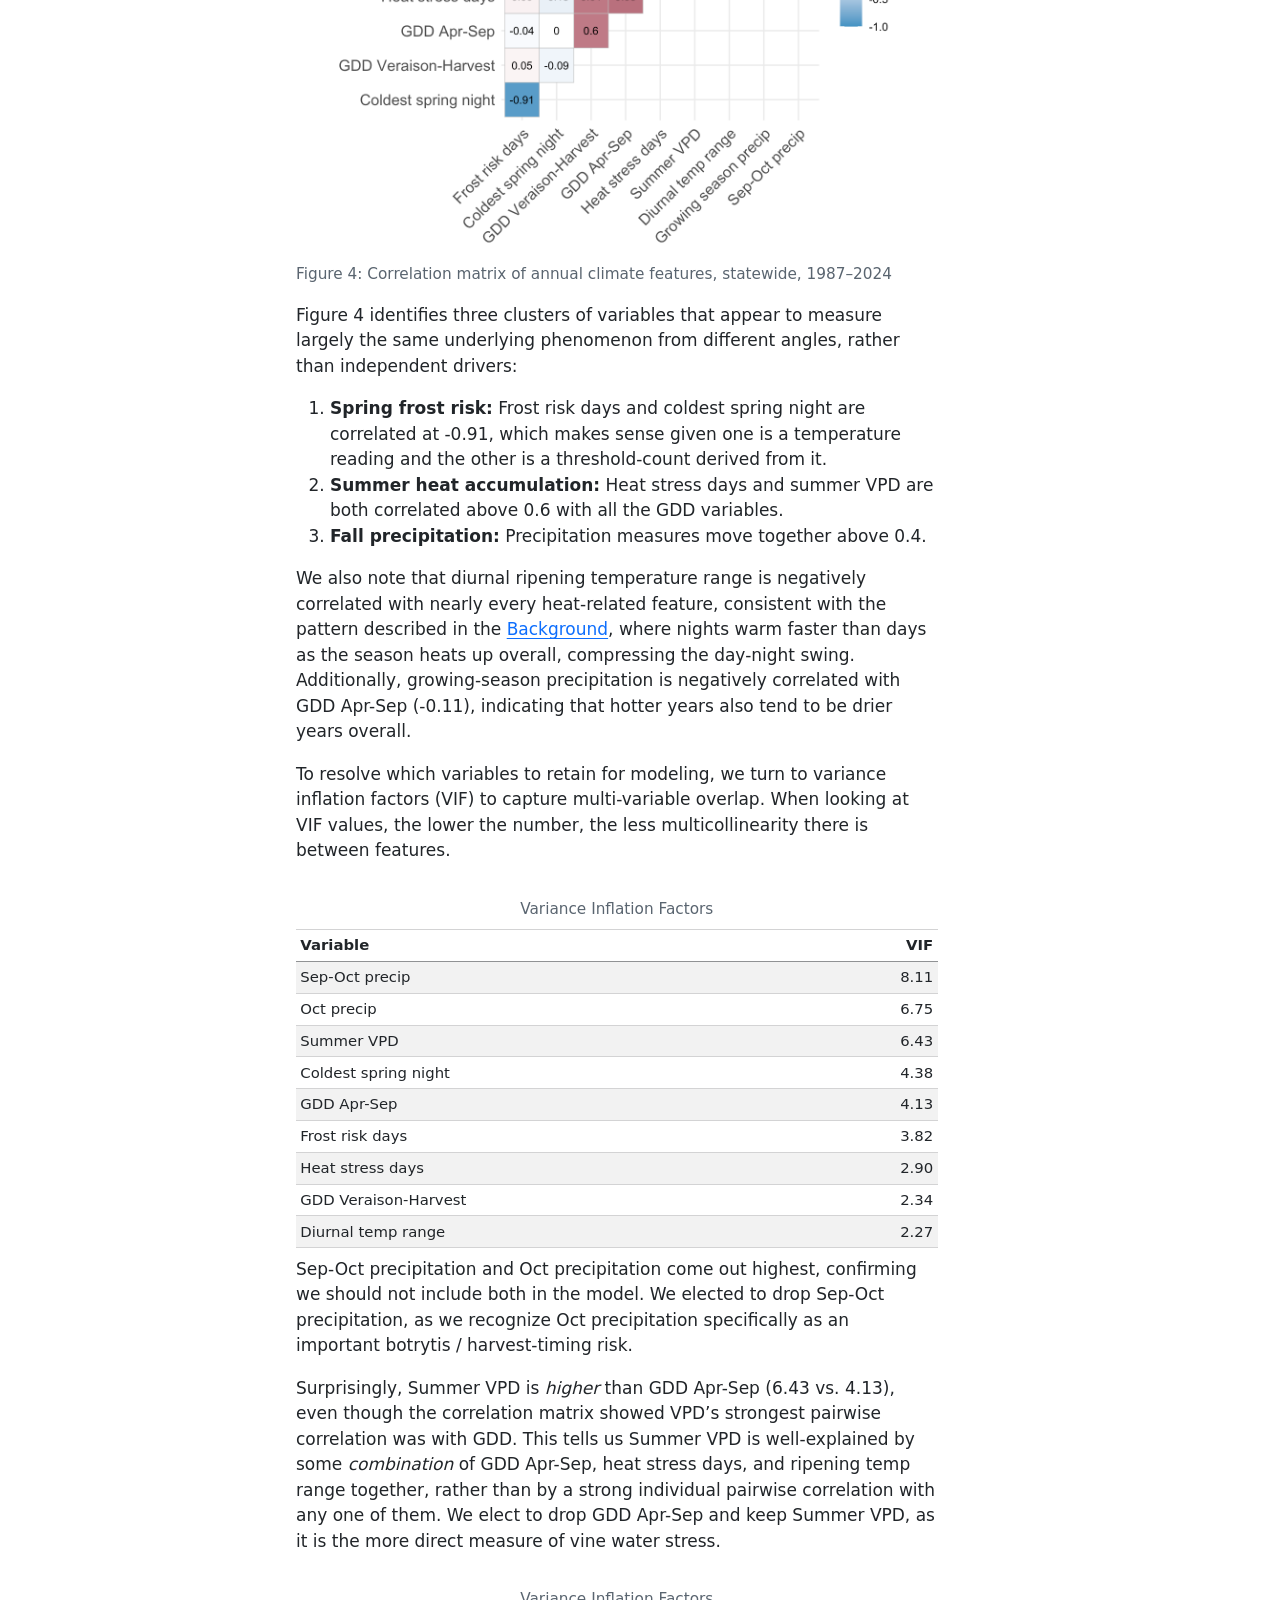
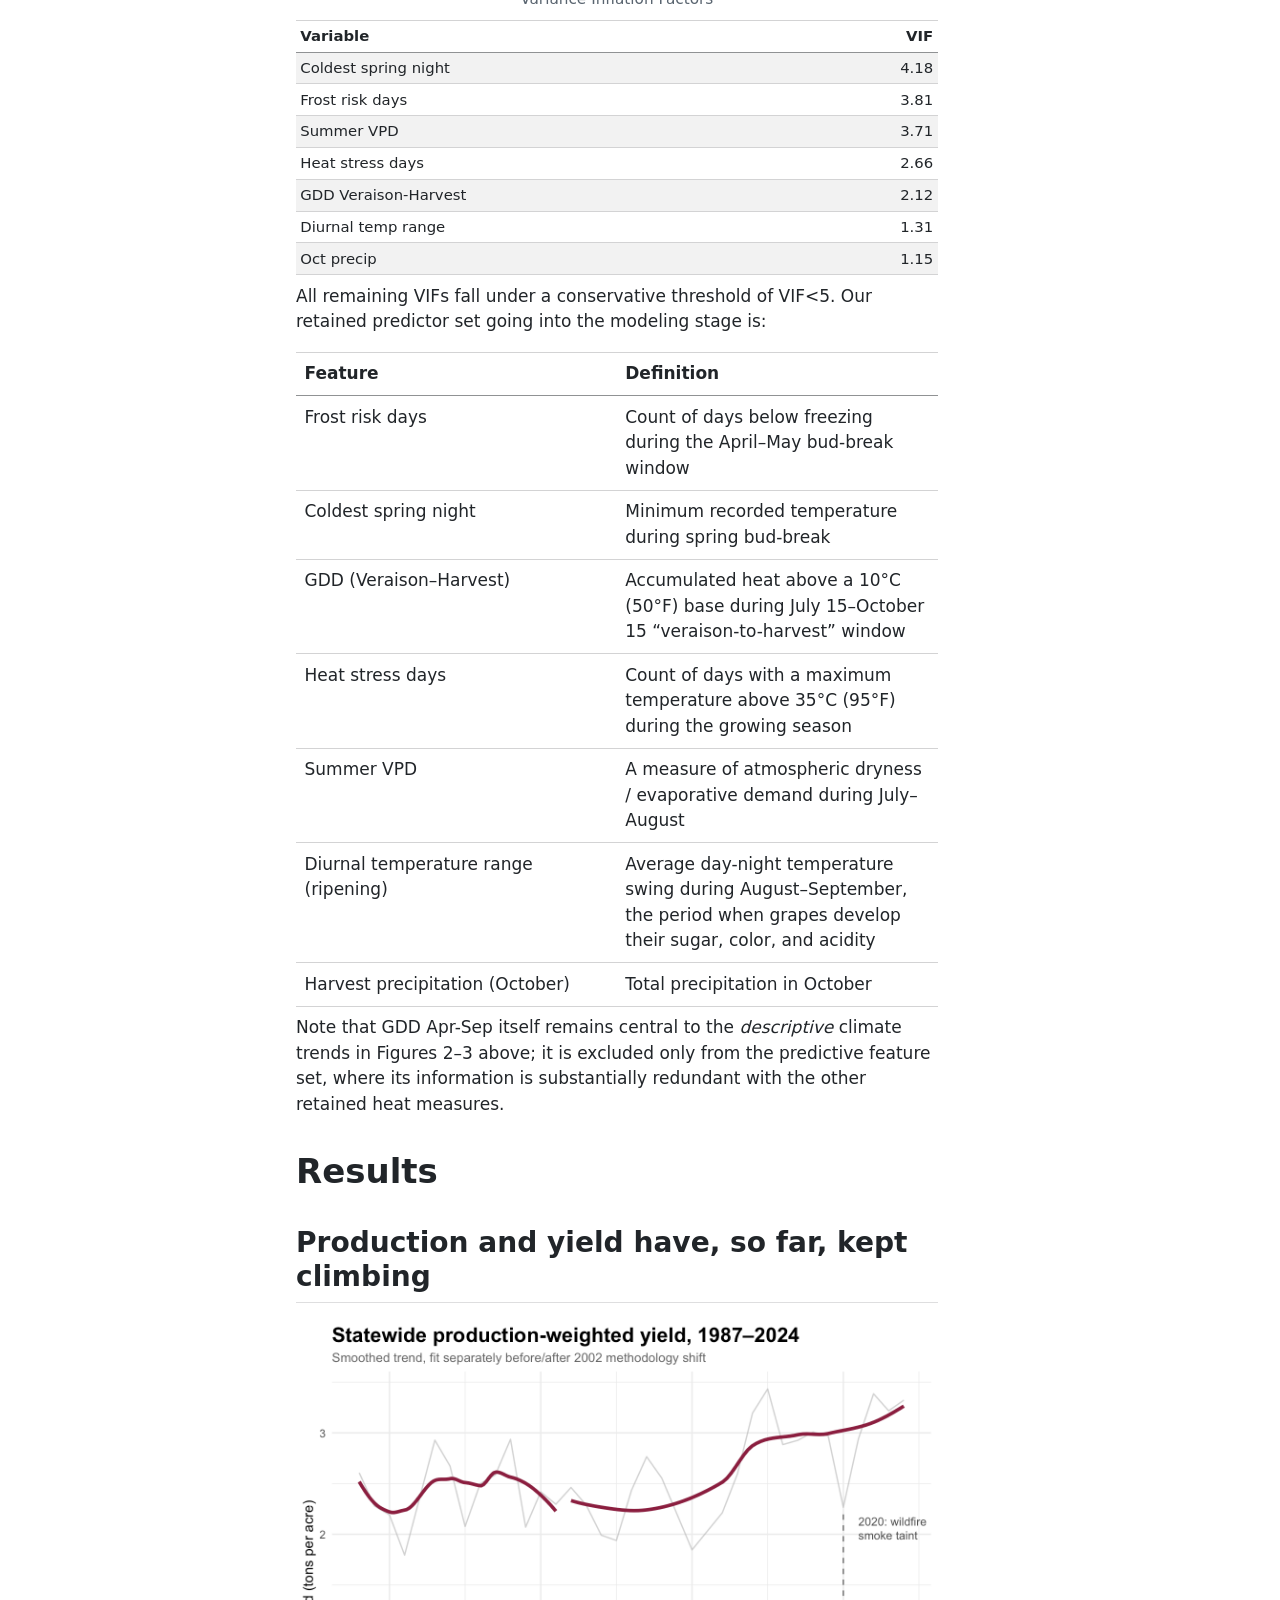
==== commit b1b5a924: "chore: re-render with spelling fix" ====
--- a/_output/index.html
+++ b/_output/index.html
@@ -538,7 +538,7 @@
 </section>
 <section id="how-the-climate-features-relate" class="level2">
 <h2 class="anchored" data-anchor-id="how-the-climate-features-relate">How the climate features relate</h2>
-<p>Several of these climate measures are closely related to aspects of the same underlying warming trend.To identify features that connect to the same trend, we ran a correlation matrix.</p>
+<p>Several of these climate measures are closely related to aspects of the same underlying warming trend. To identify features that connect to the same trend, we ran a correlation matrix.</p>
 <div class="cell">
 <div class="cell-output-display">
 <div class="quarto-figure quarto-figure-center">
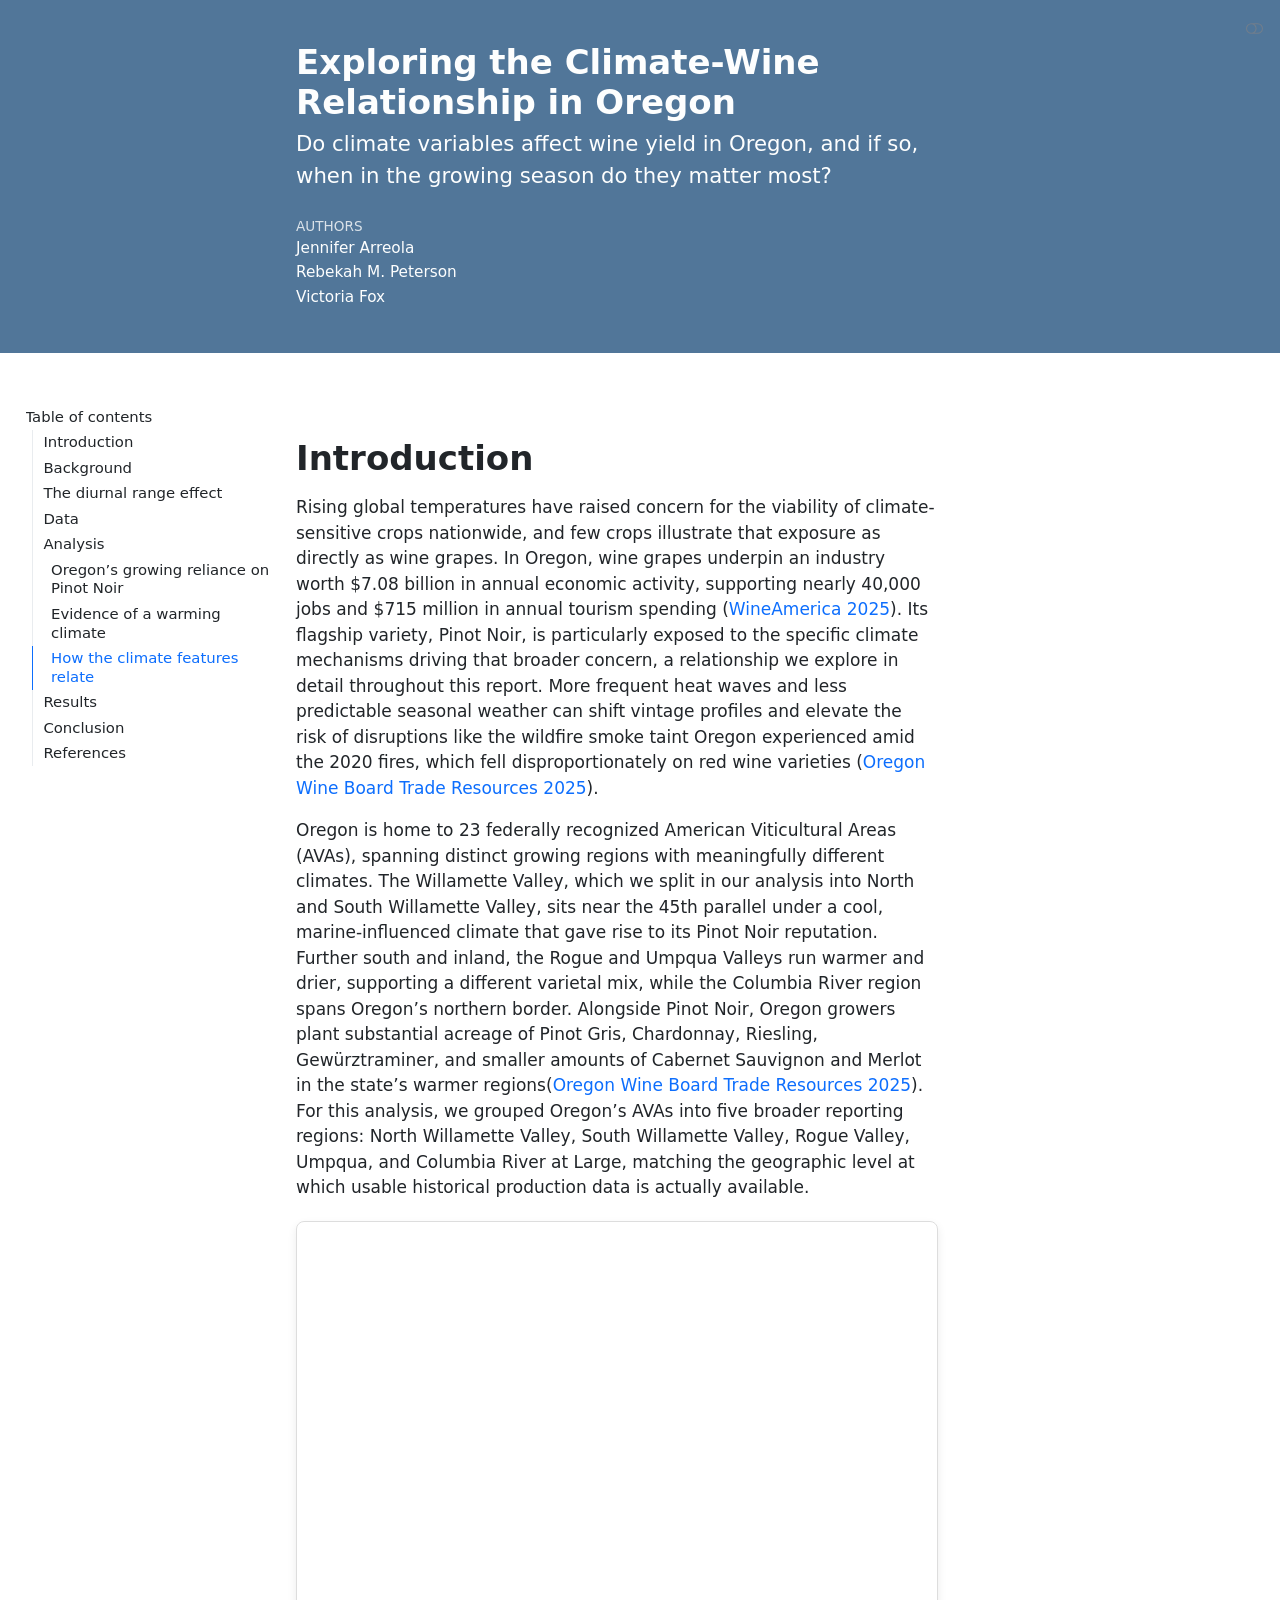
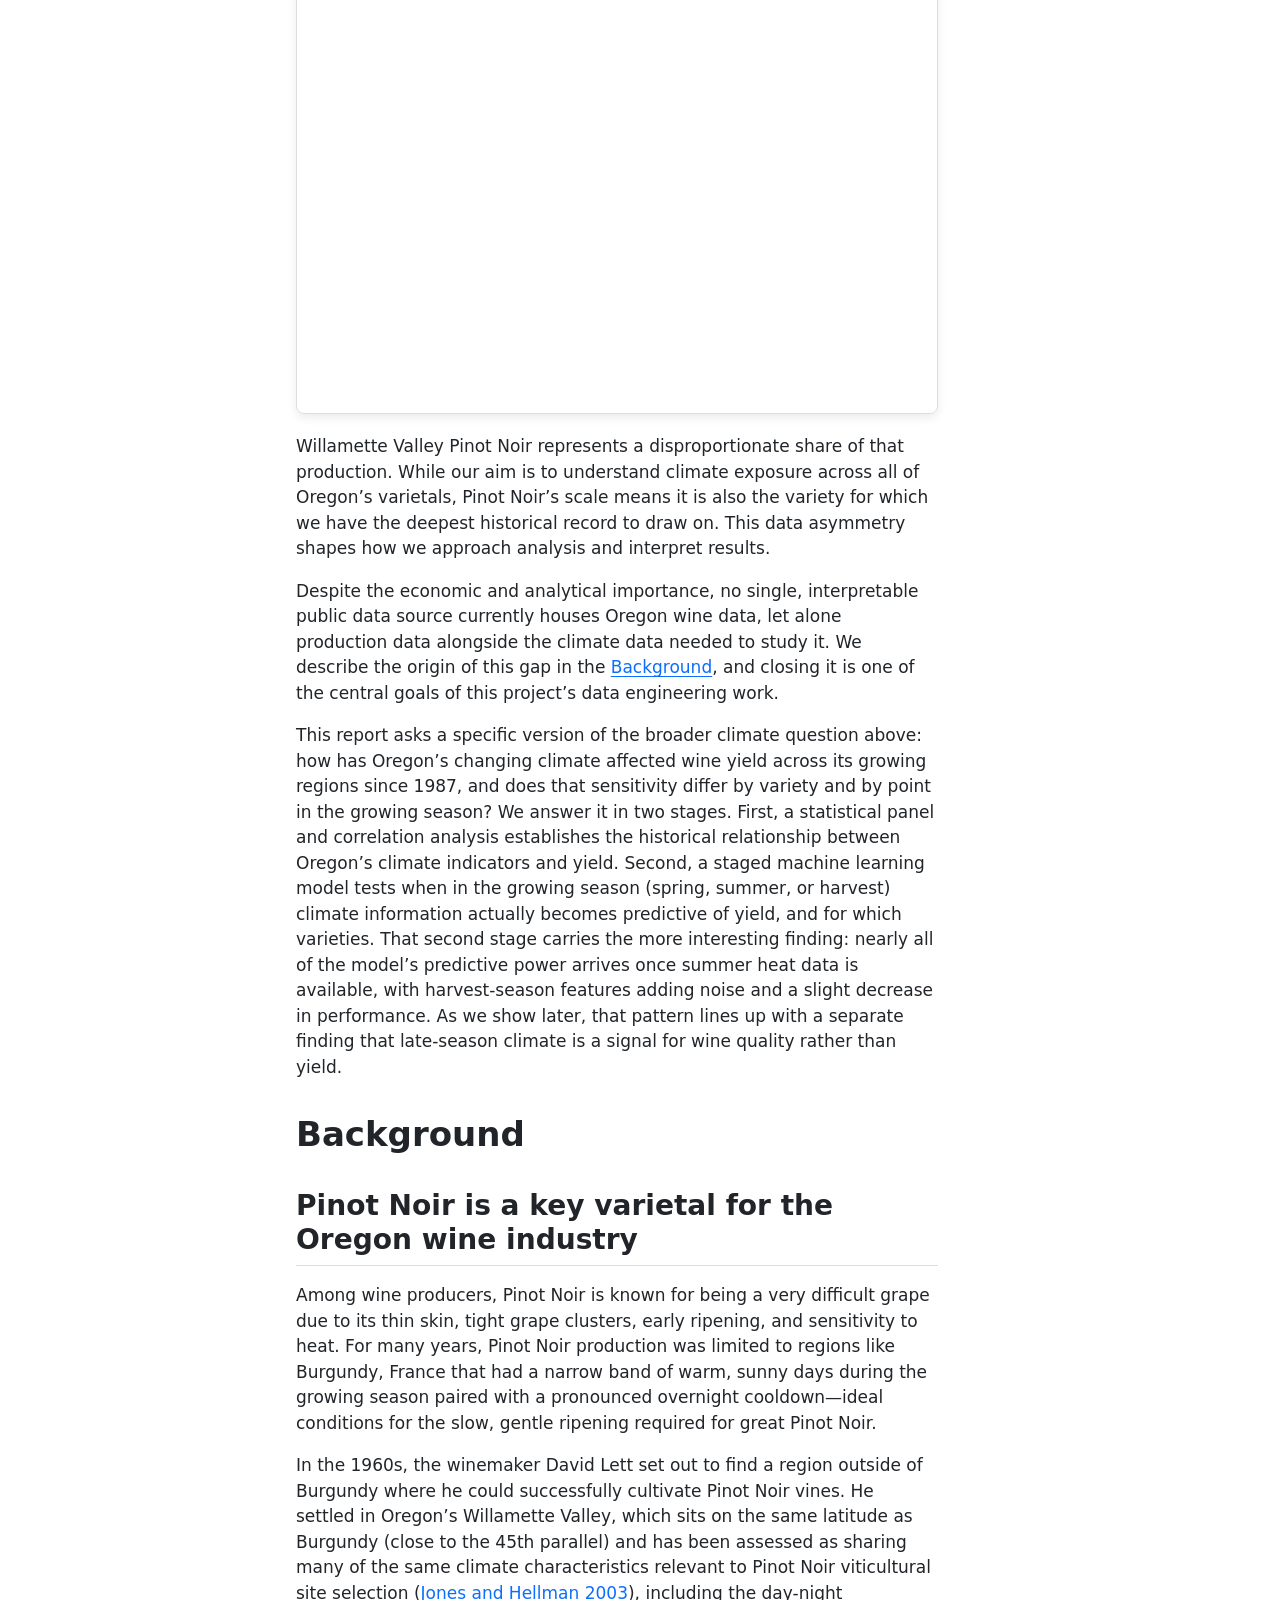
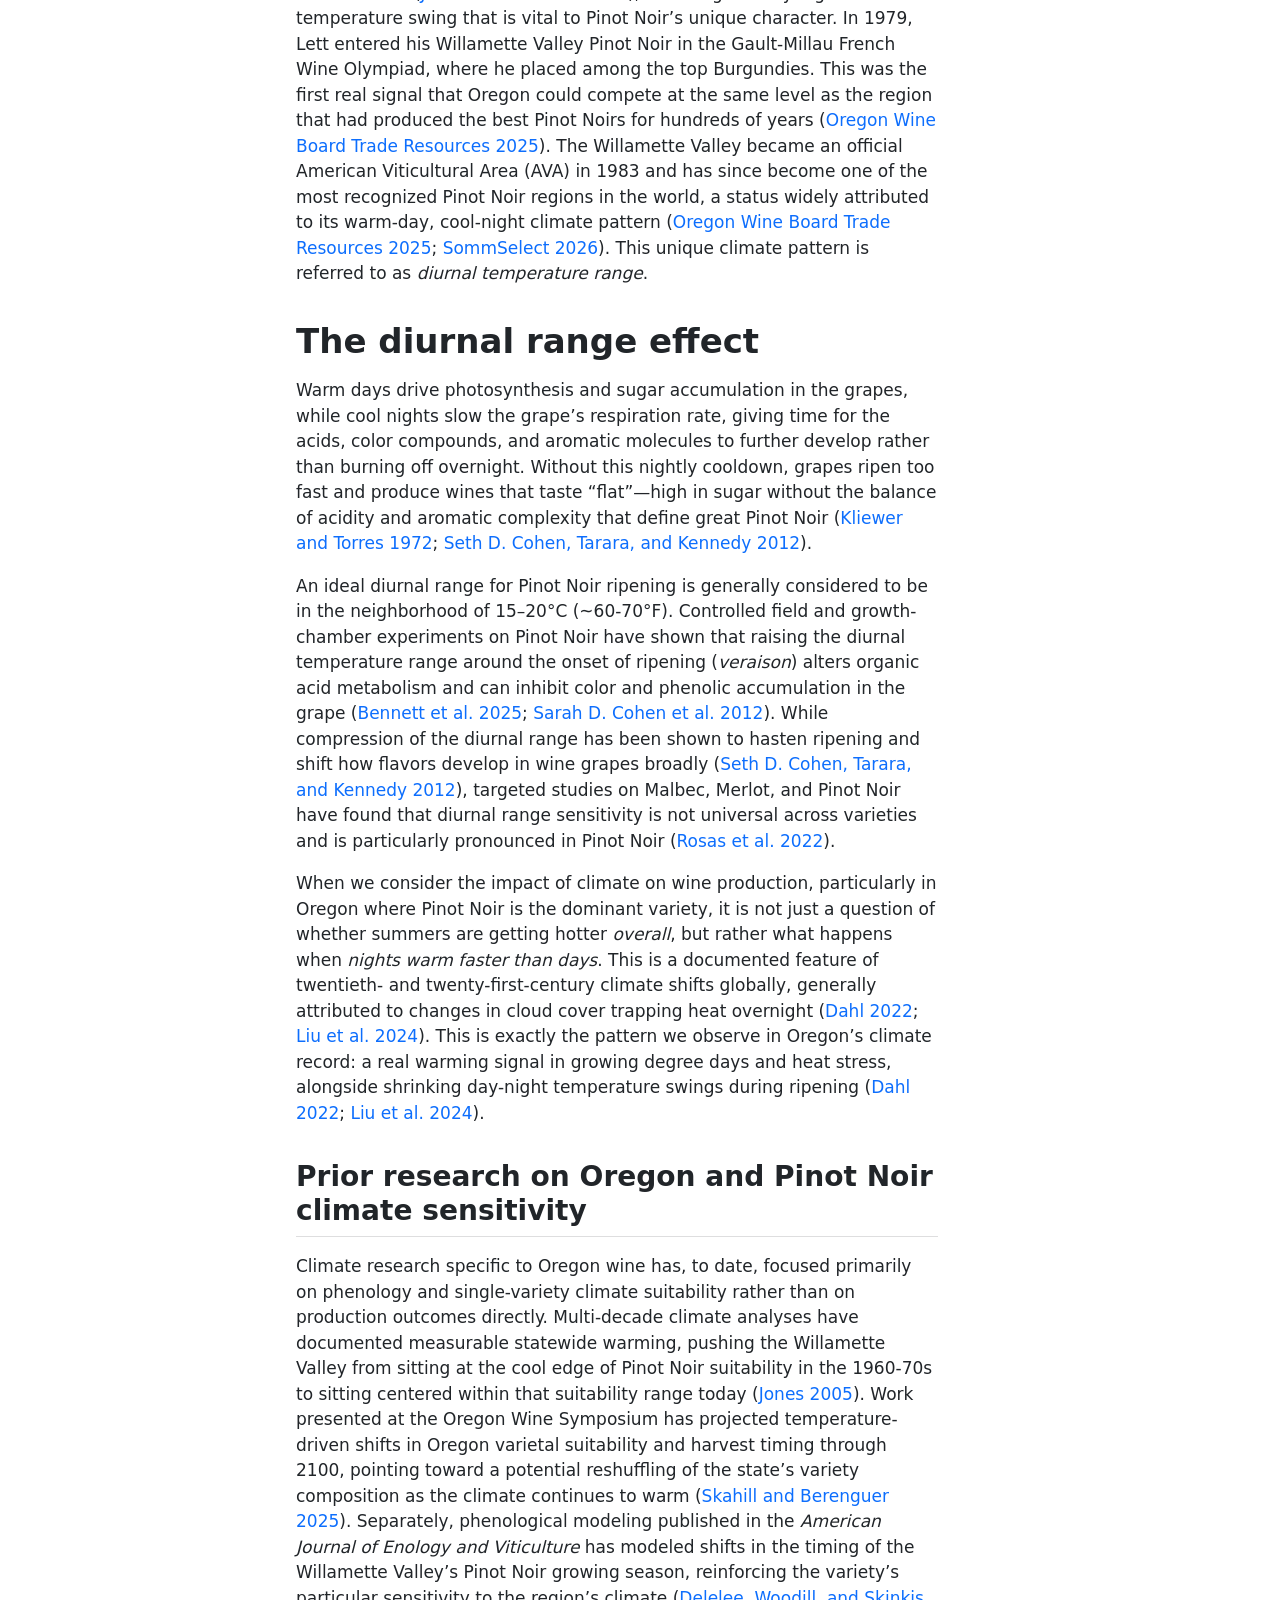
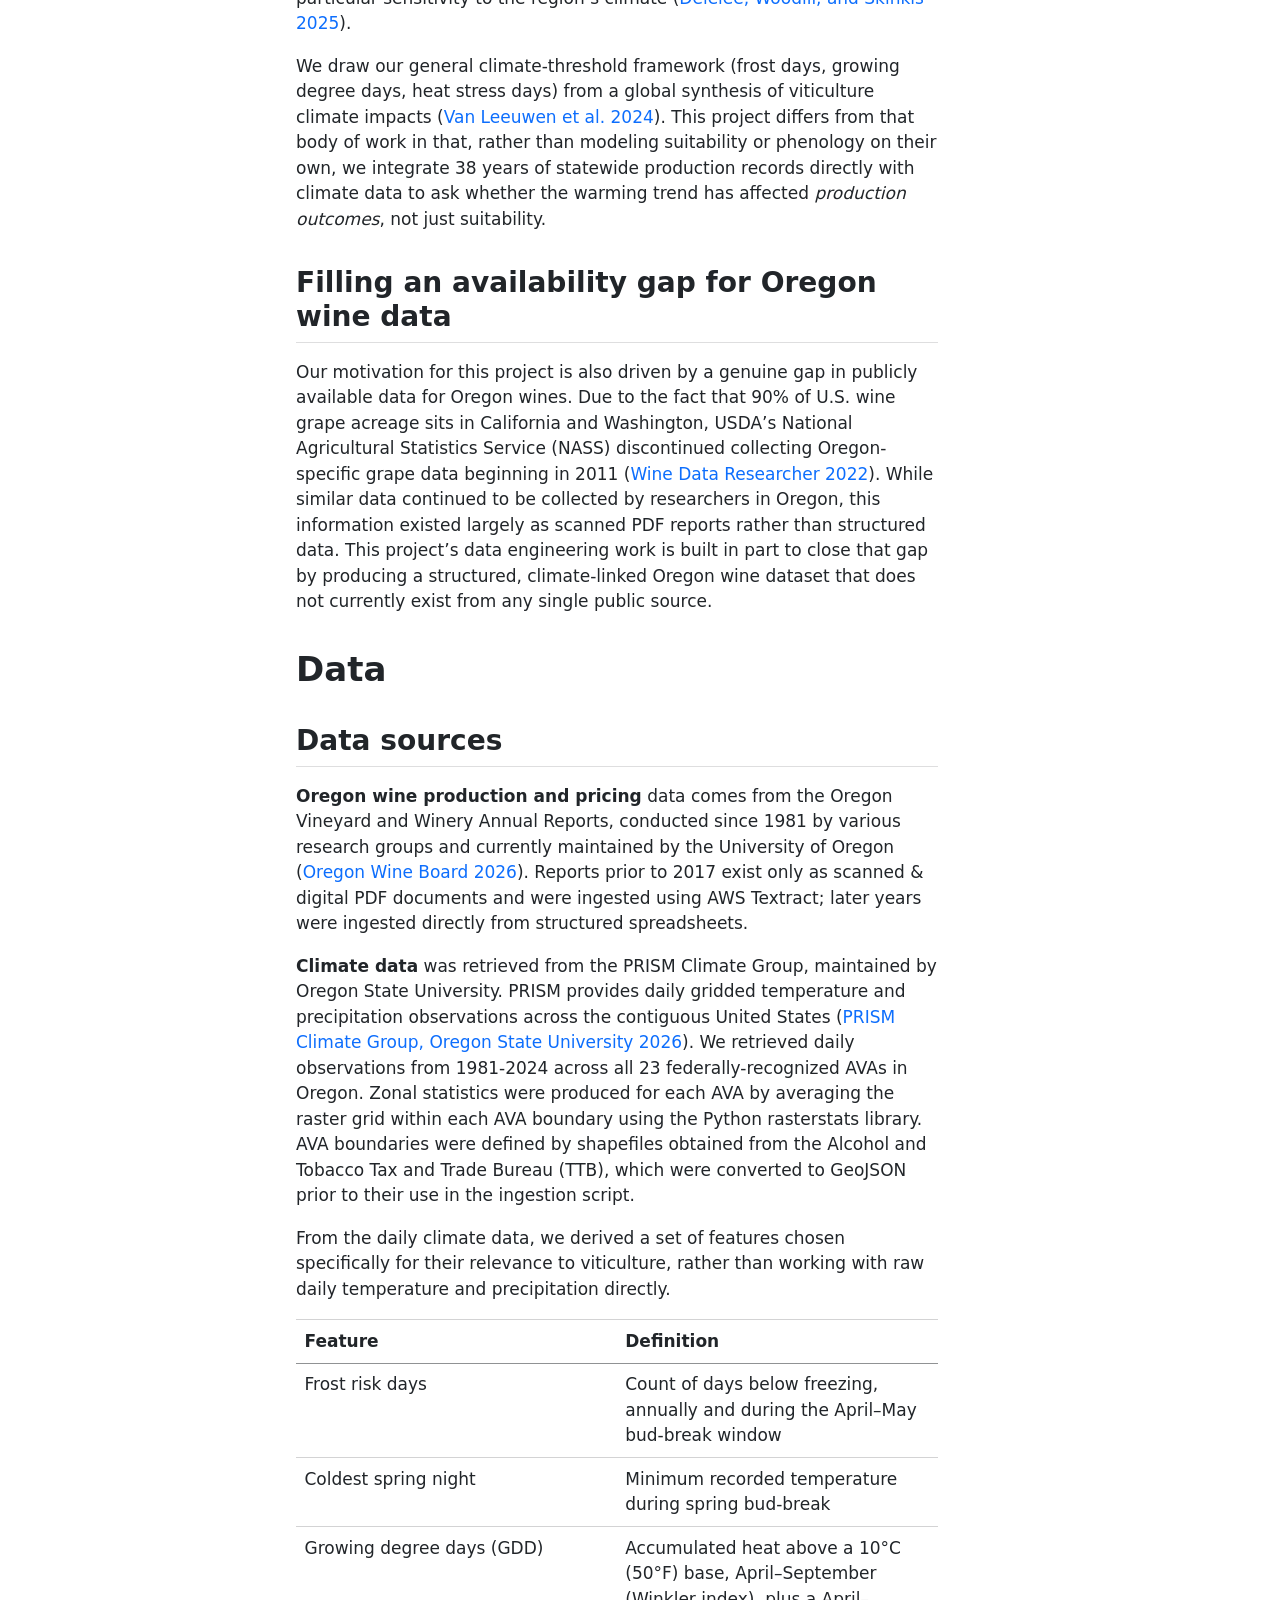
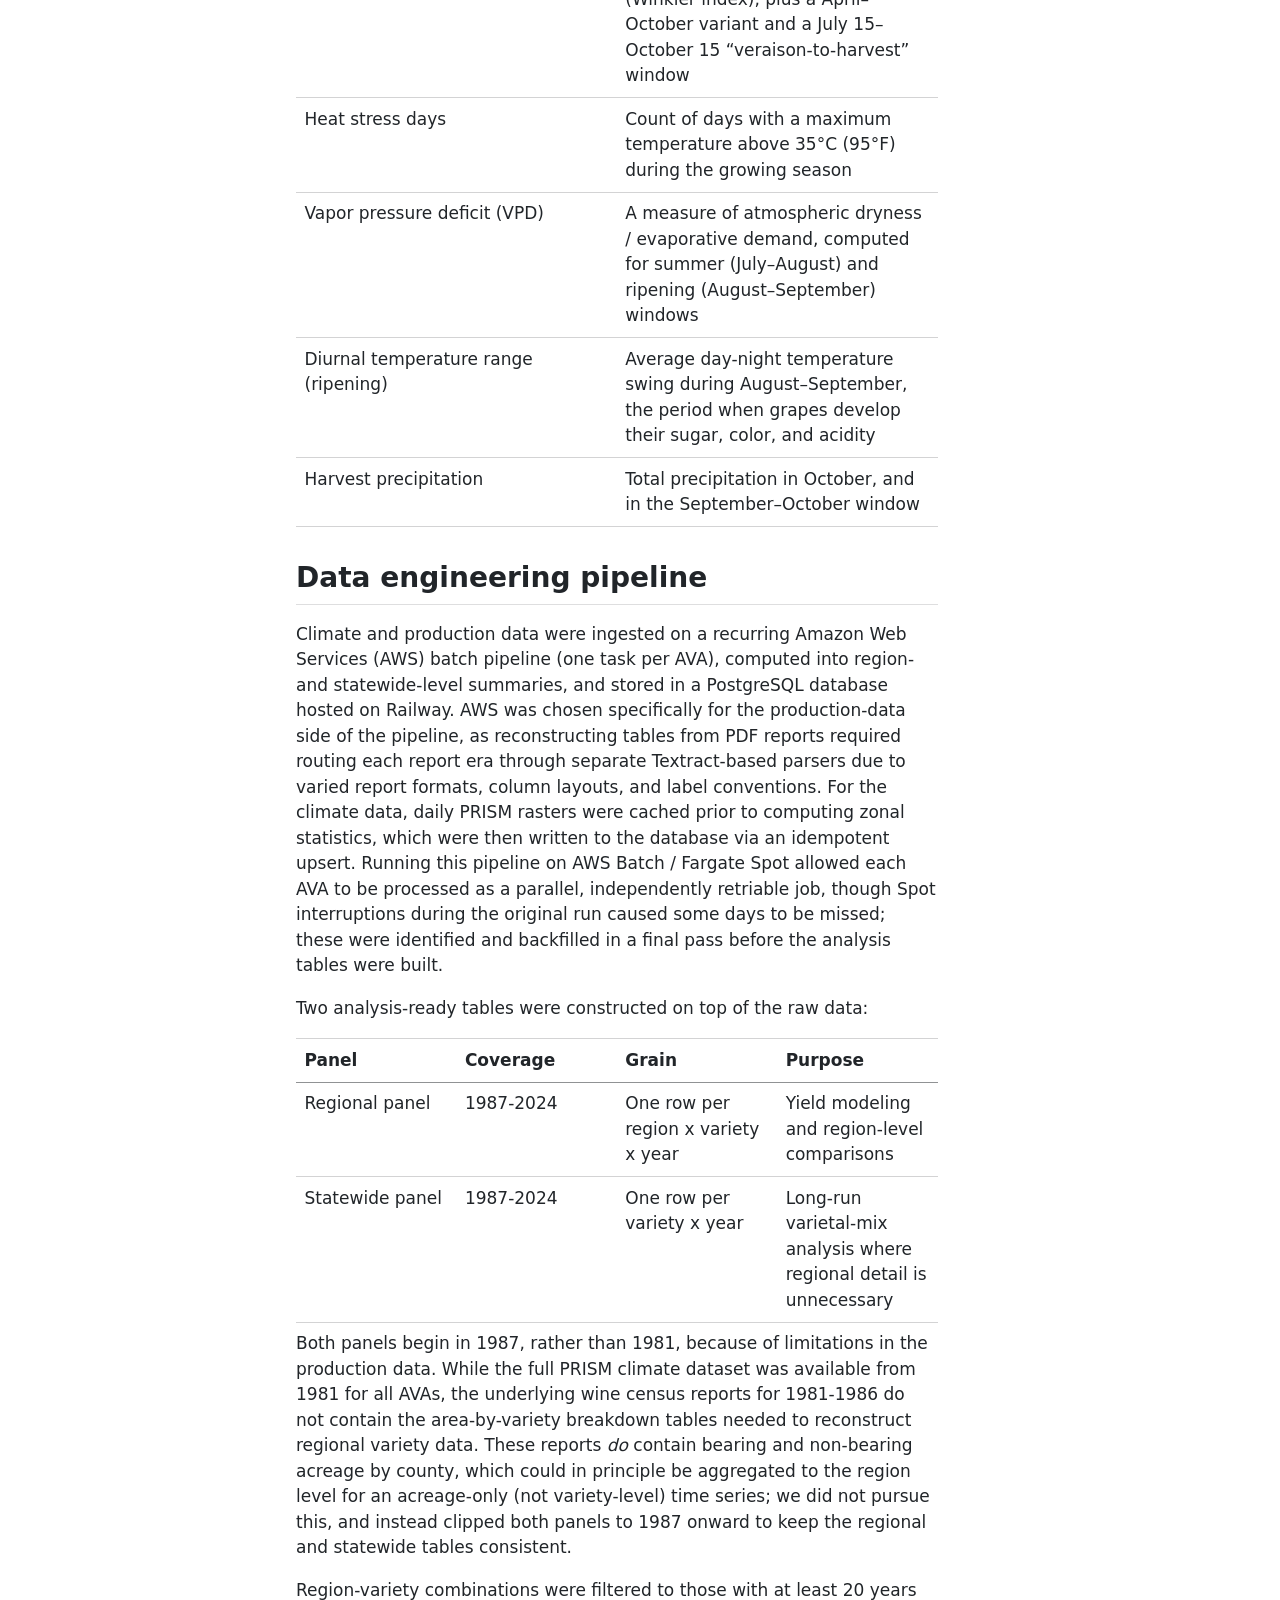
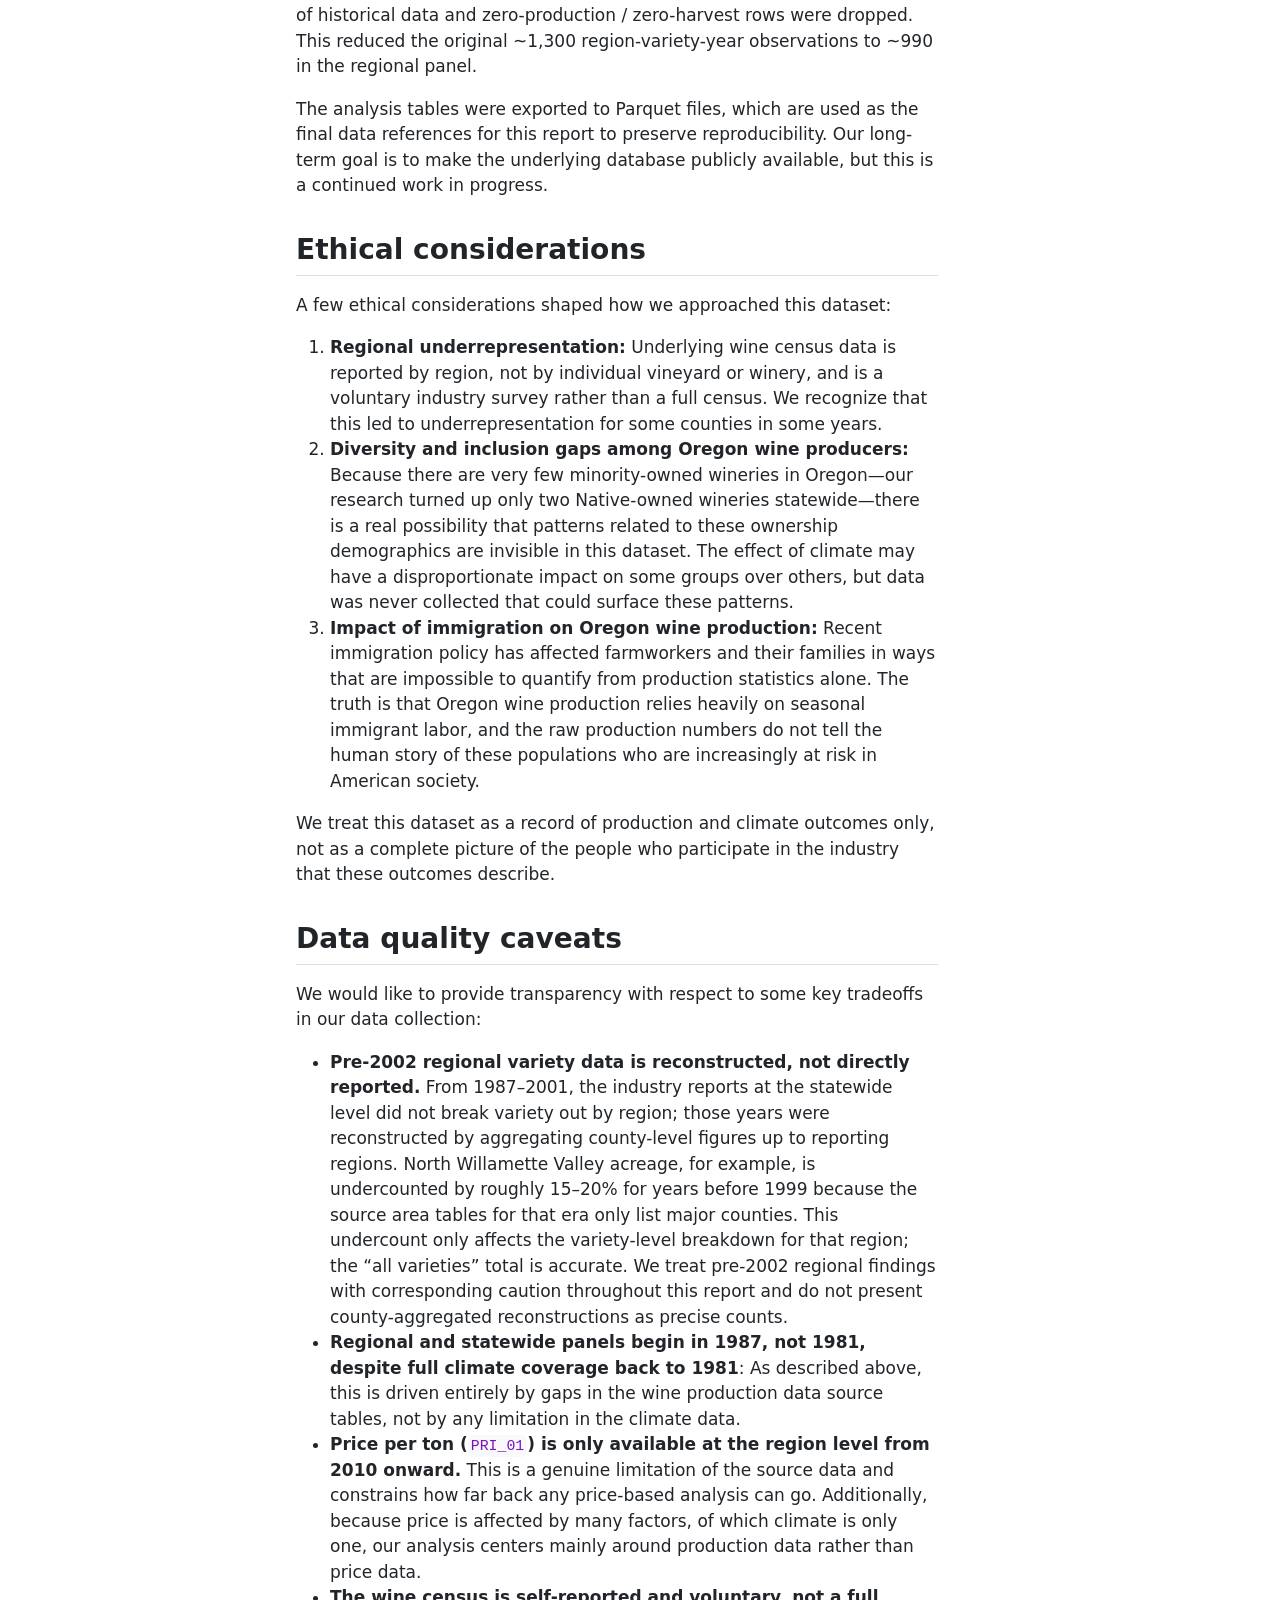
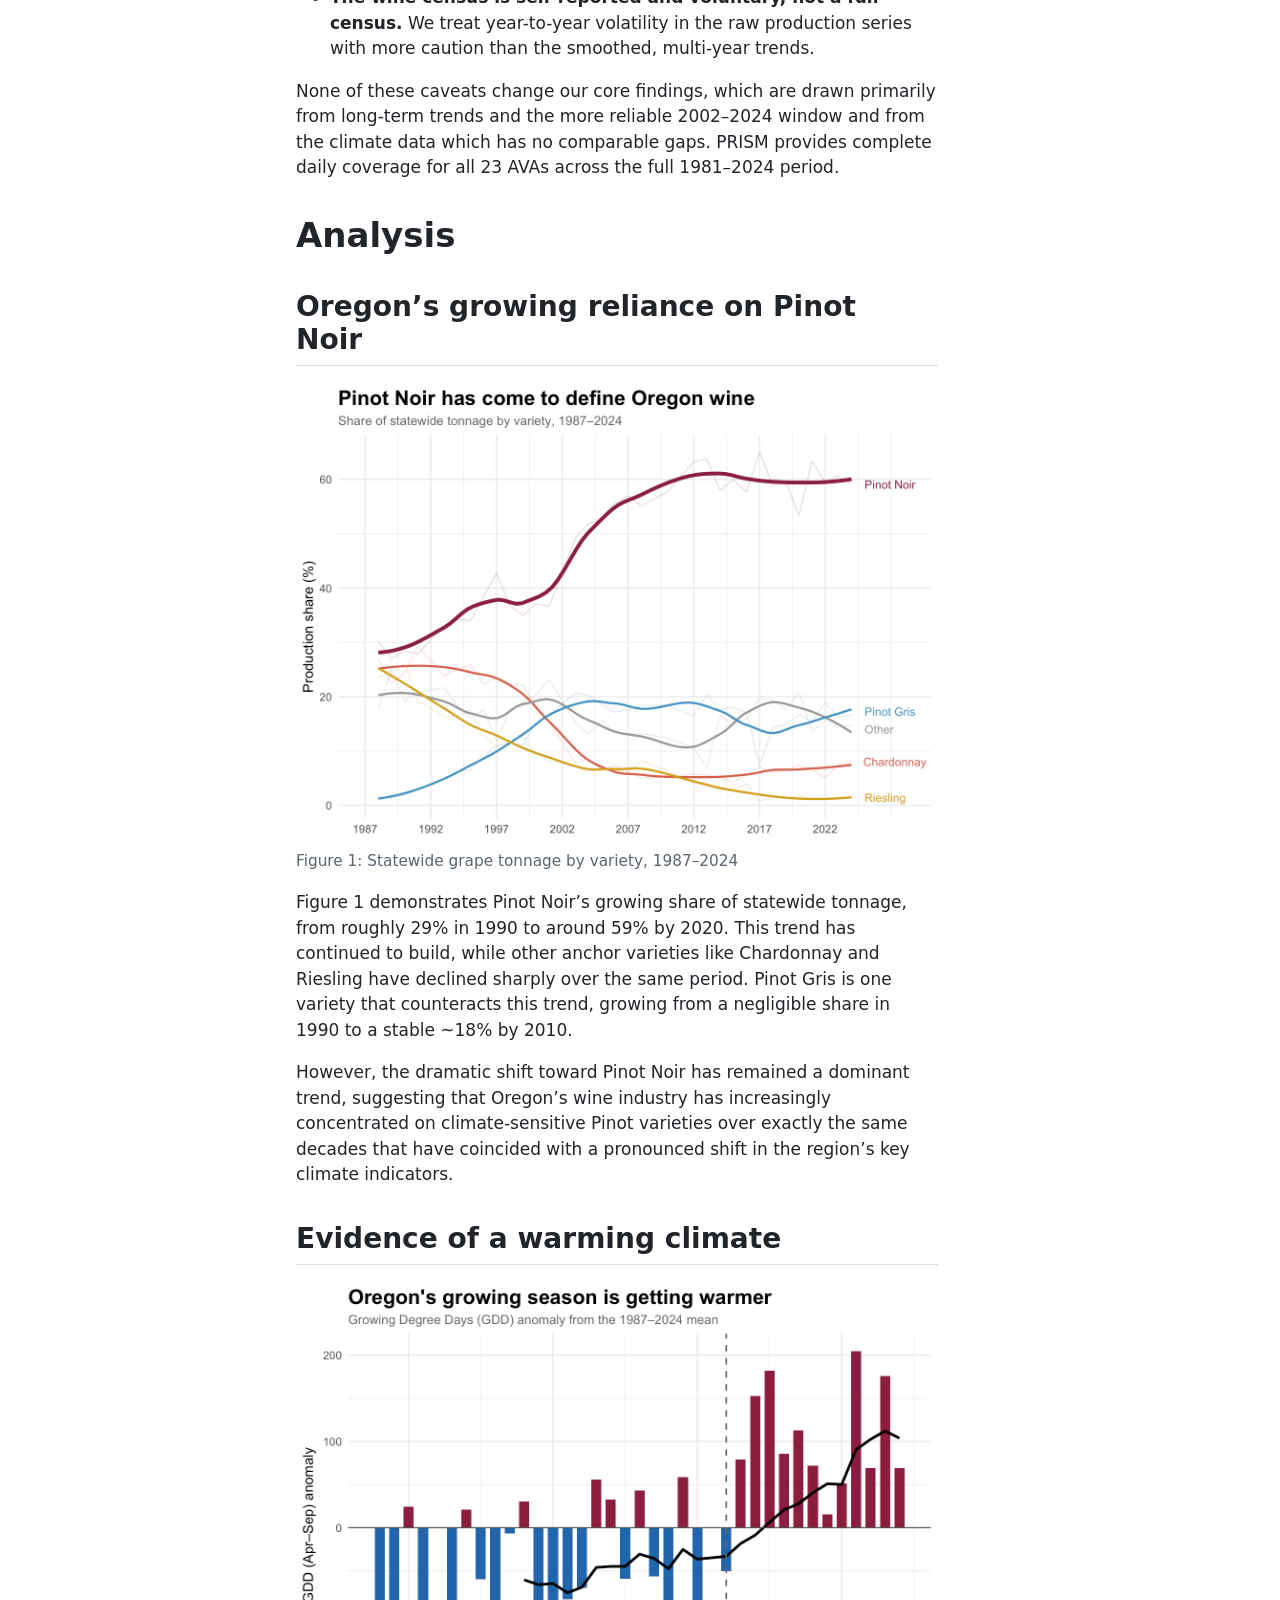
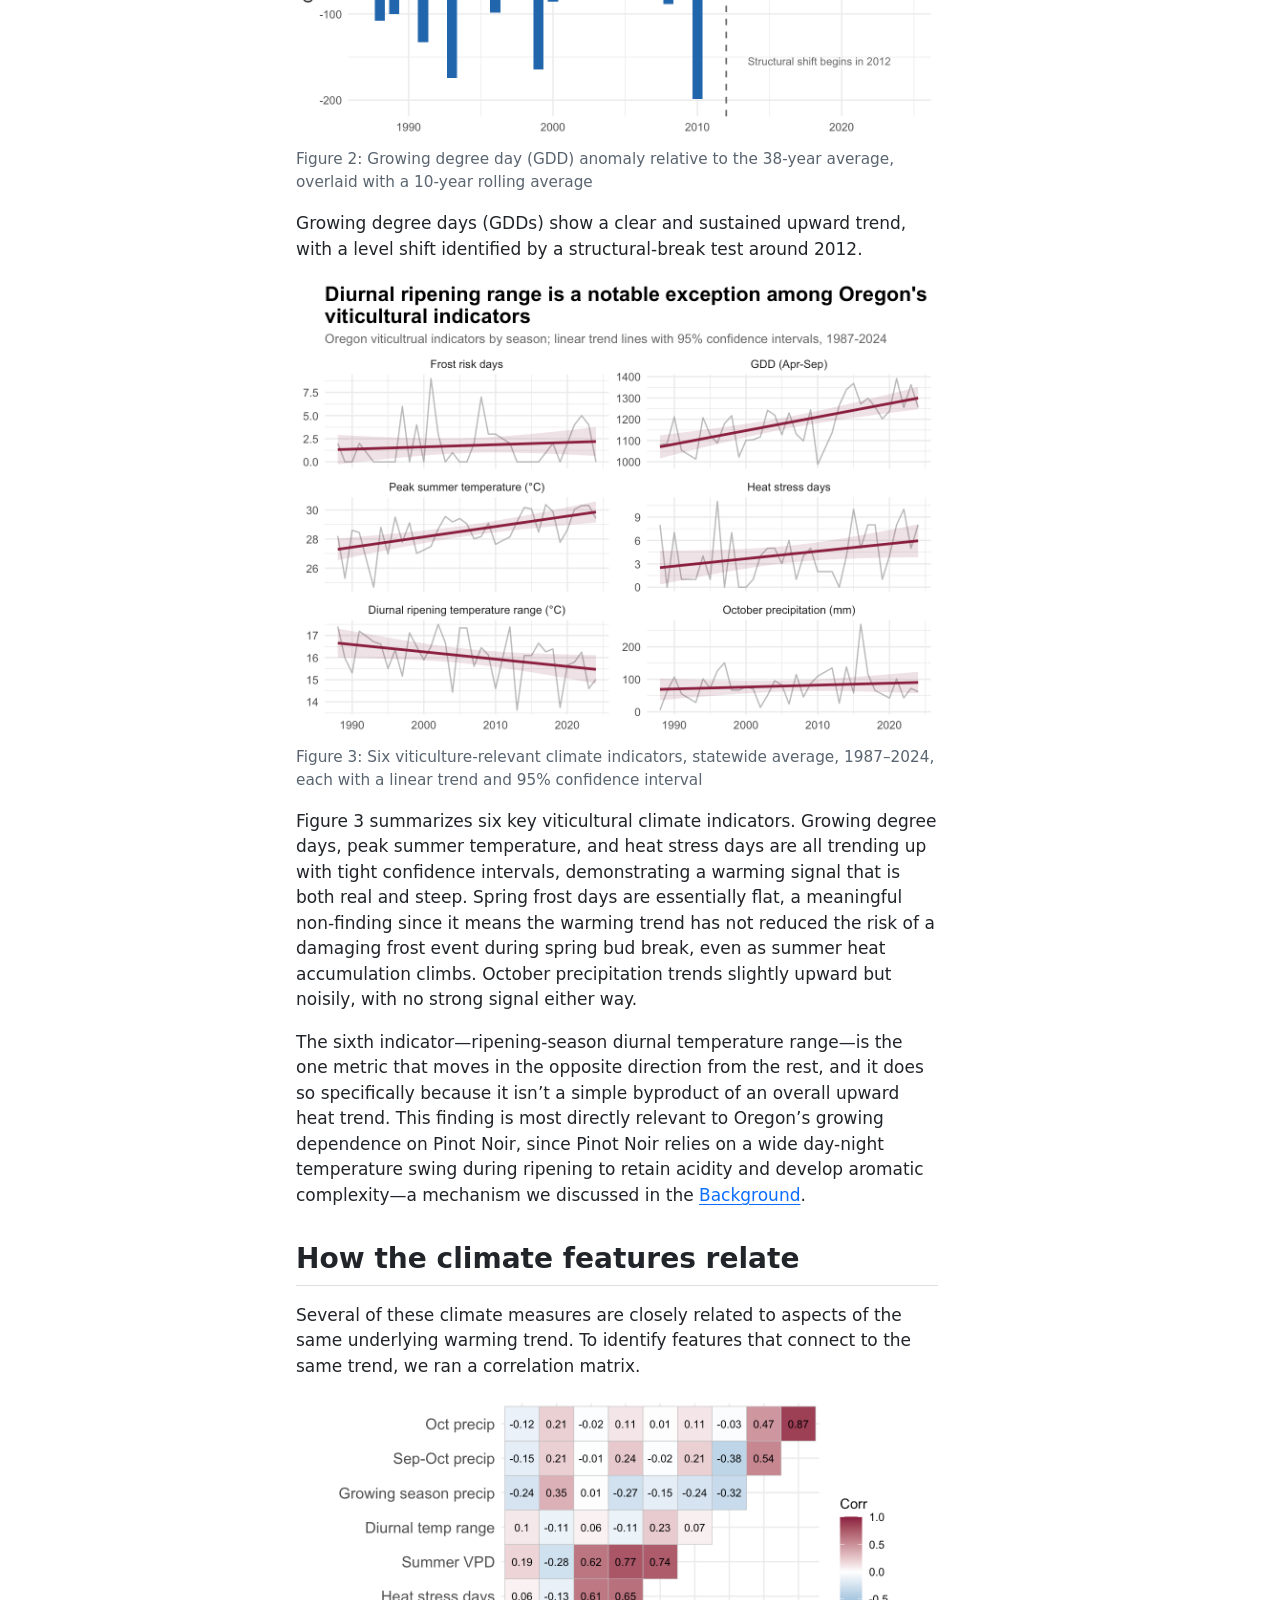
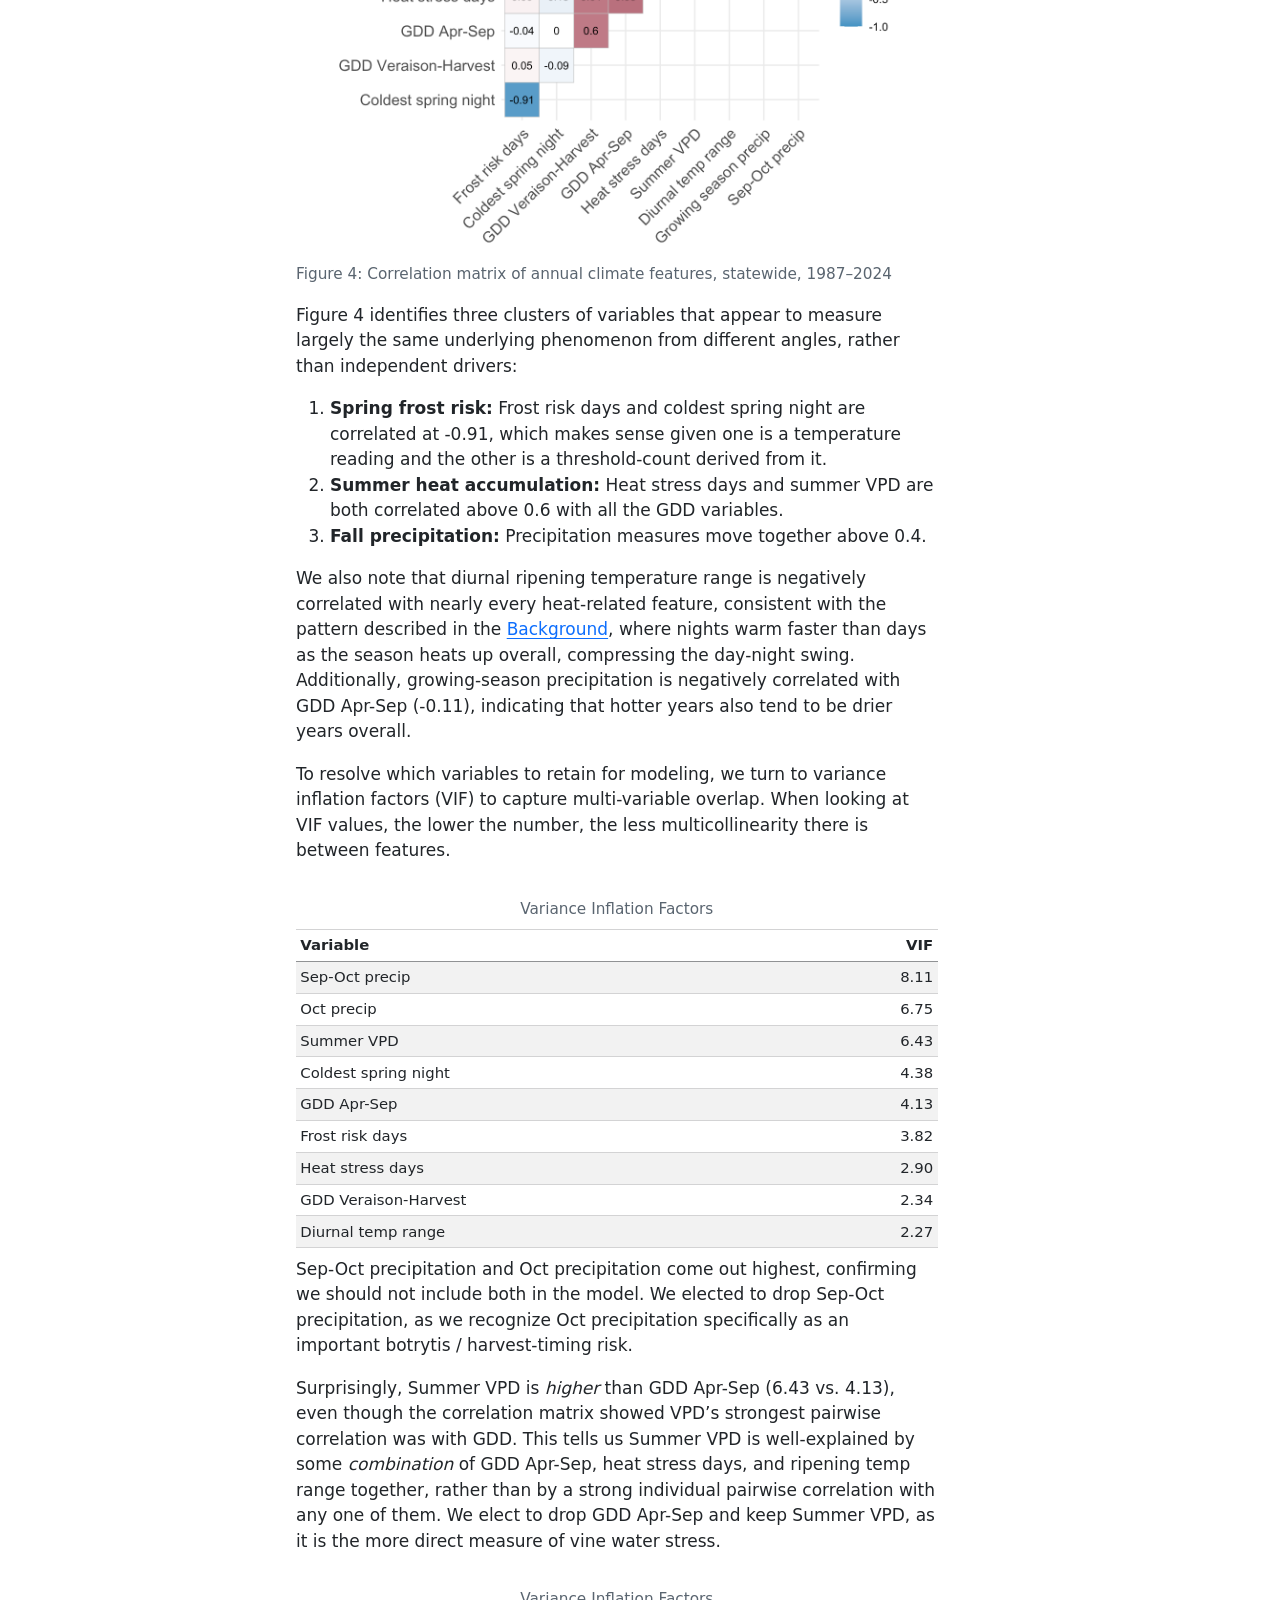
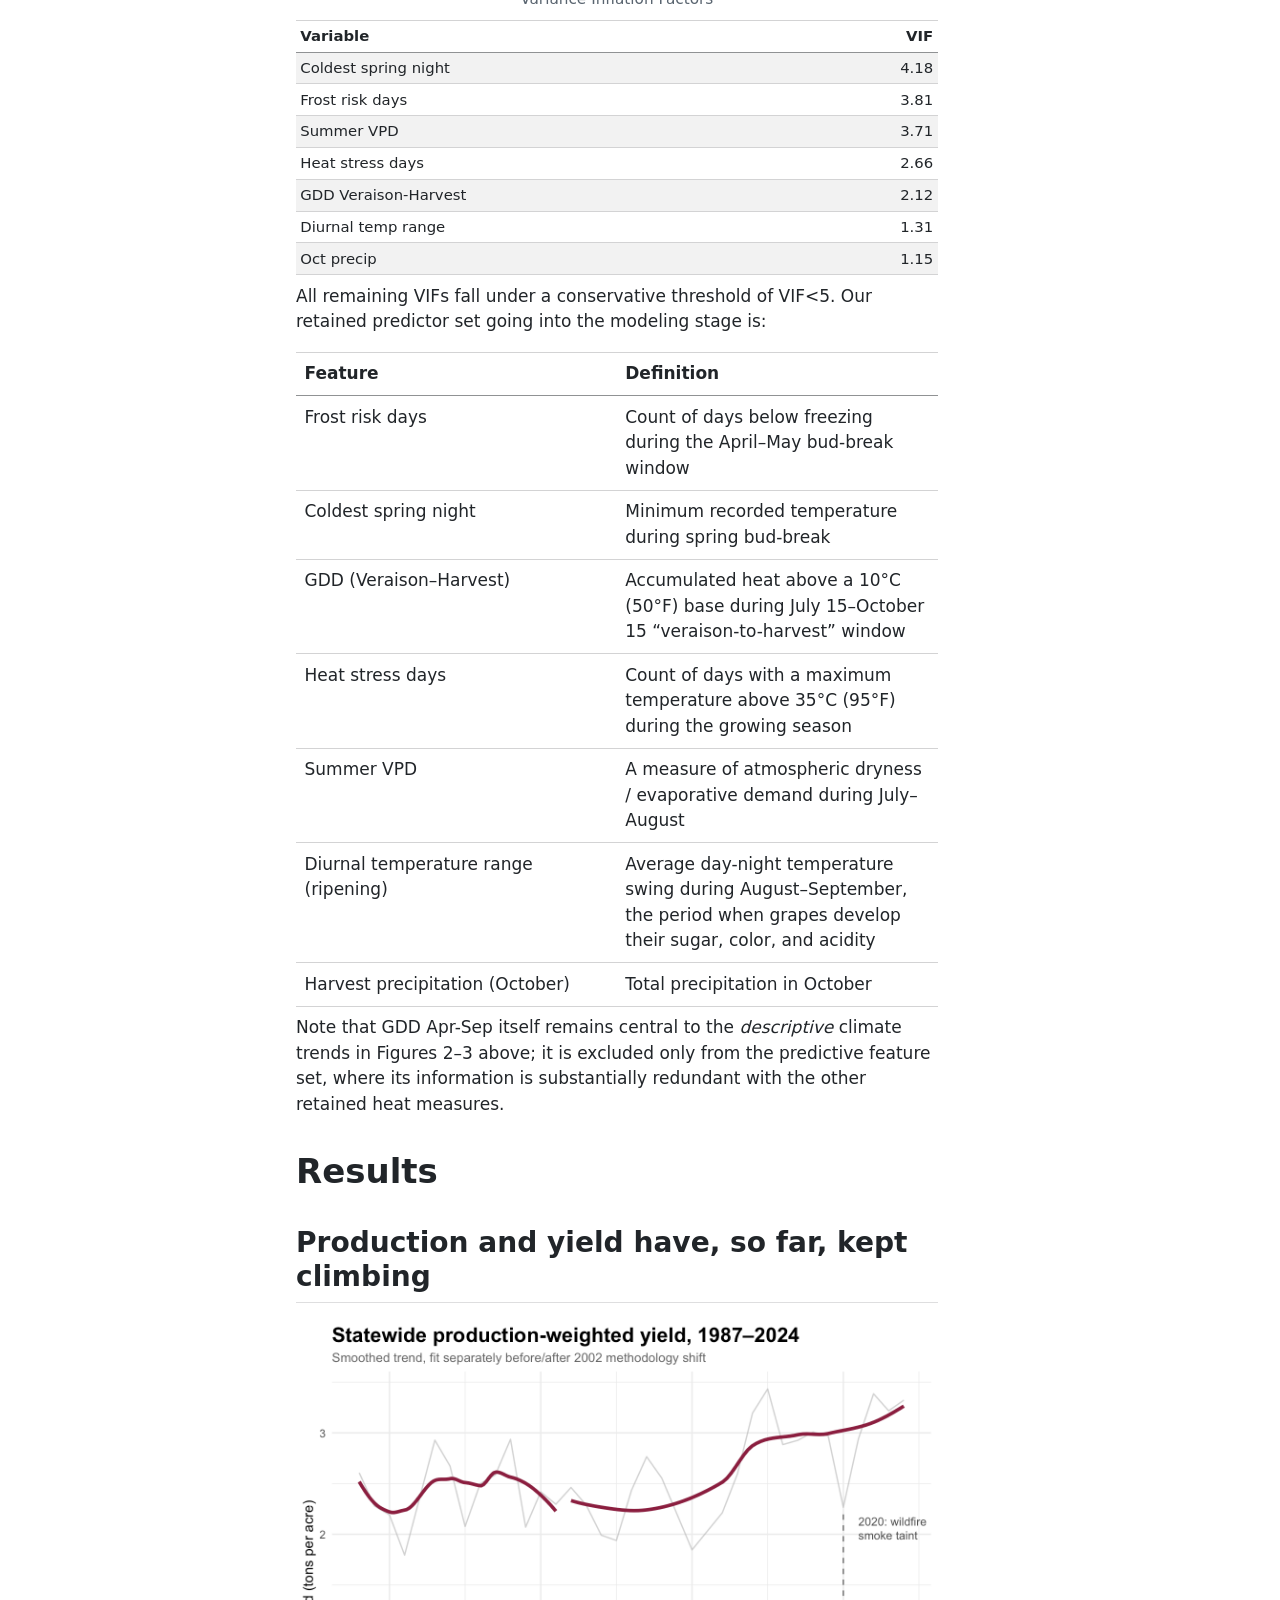
==== commit f9351332: "chore: re-render report with updated figure 1 text" ====
--- a/_output/index.html
+++ b/_output/index.html
@@ -507,7 +507,7 @@
 </div>
 </div>
 </div>
-<p>Figure 1 demonstrates Pinot Noir’s growing share of statewide tonnage, from roughly 28% in 1990 to around 53% by 2020. This trend has continued to build, while other anchor varieties like Chardonnay and Riesling have declined sharply over the same period. Pinot Gris is one variety that counteracts this trend, growing from a negligible share in 1990 to a stable ~18% by 2010.</p>
+<p>Figure 1 demonstrates Pinot Noir’s growing share of statewide tonnage, from roughly 29% in 1990 to around 59% by 2020. This trend has continued to build, while other anchor varieties like Chardonnay and Riesling have declined sharply over the same period. Pinot Gris is one variety that counteracts this trend, growing from a negligible share in 1990 to a stable ~18% by 2010.</p>
 <p>However, the dramatic shift toward Pinot Noir has remained a dominant trend, suggesting that Oregon’s wine industry has increasingly concentrated on climate-sensitive Pinot varieties over exactly the same decades that have coincided with a pronounced shift in the region’s key climate indicators.</p>
 </section>
 <section id="evidence-of-a-warming-climate" class="level2">
